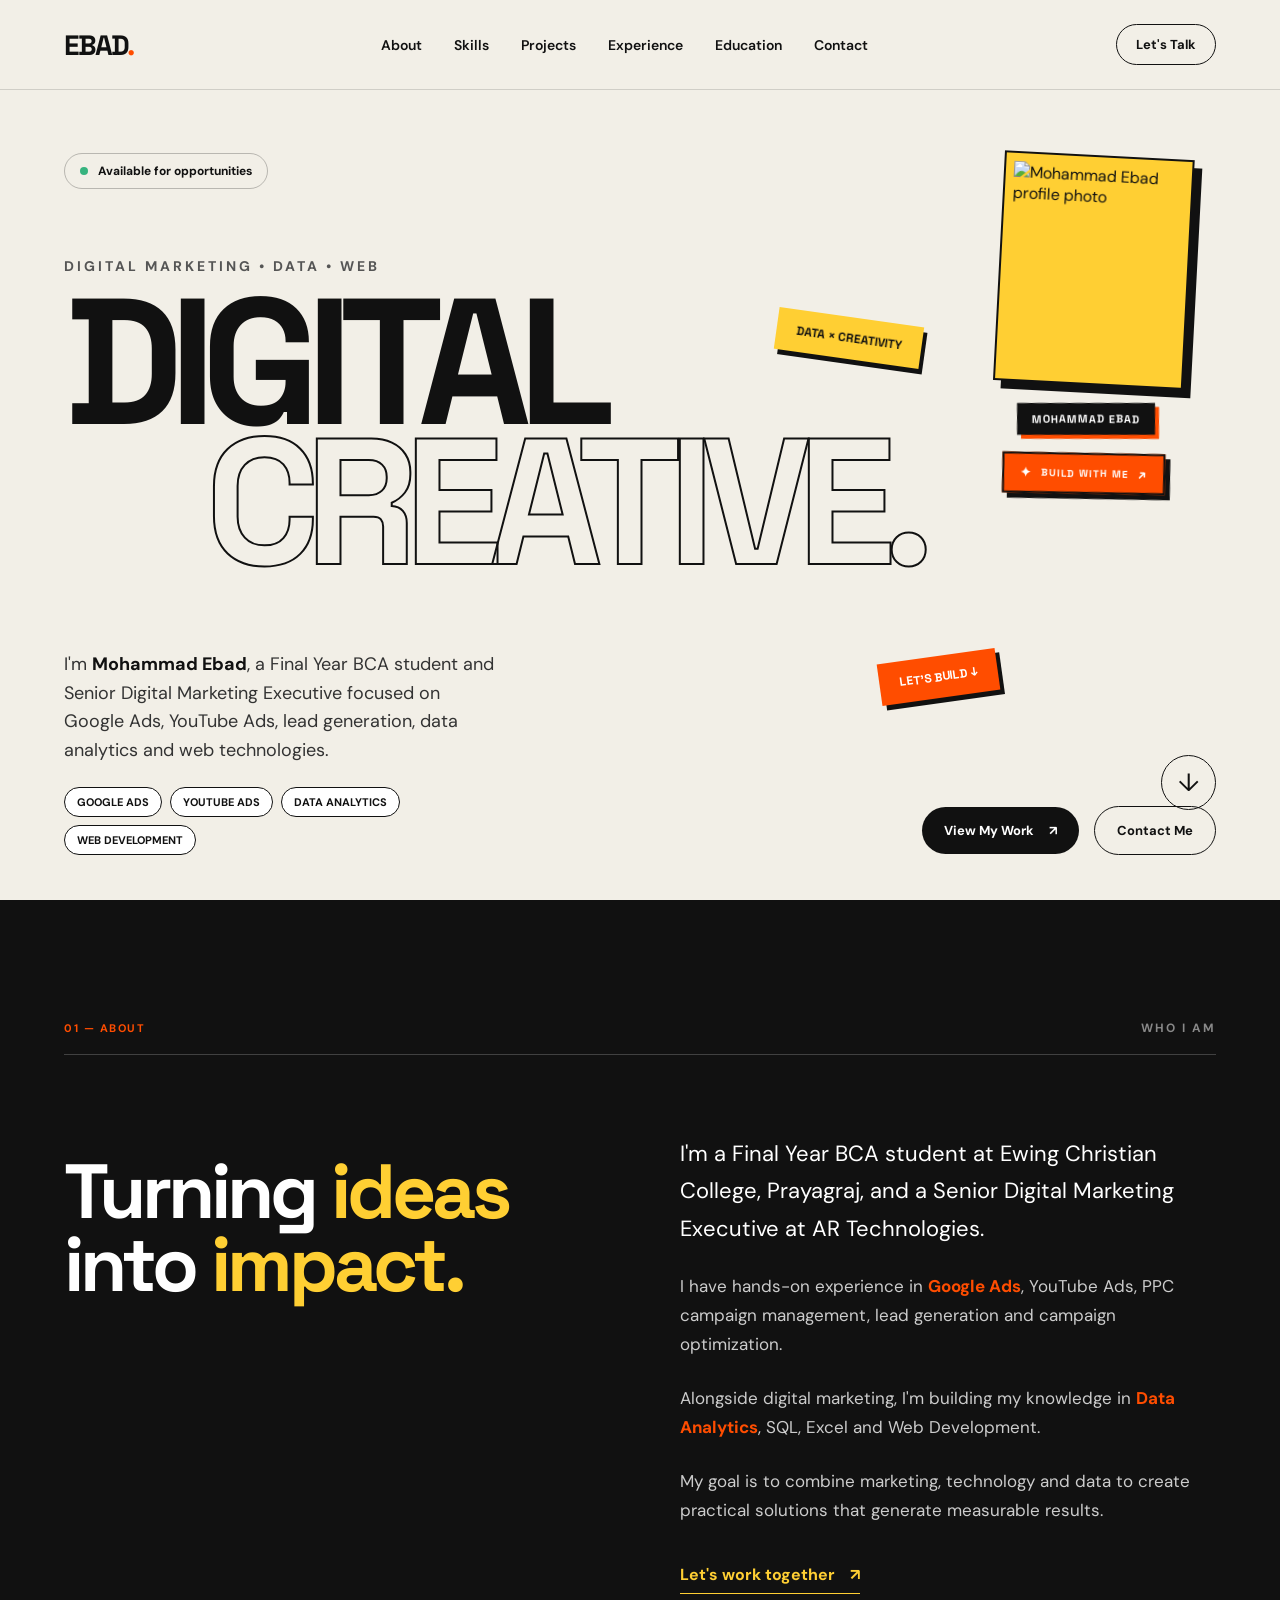
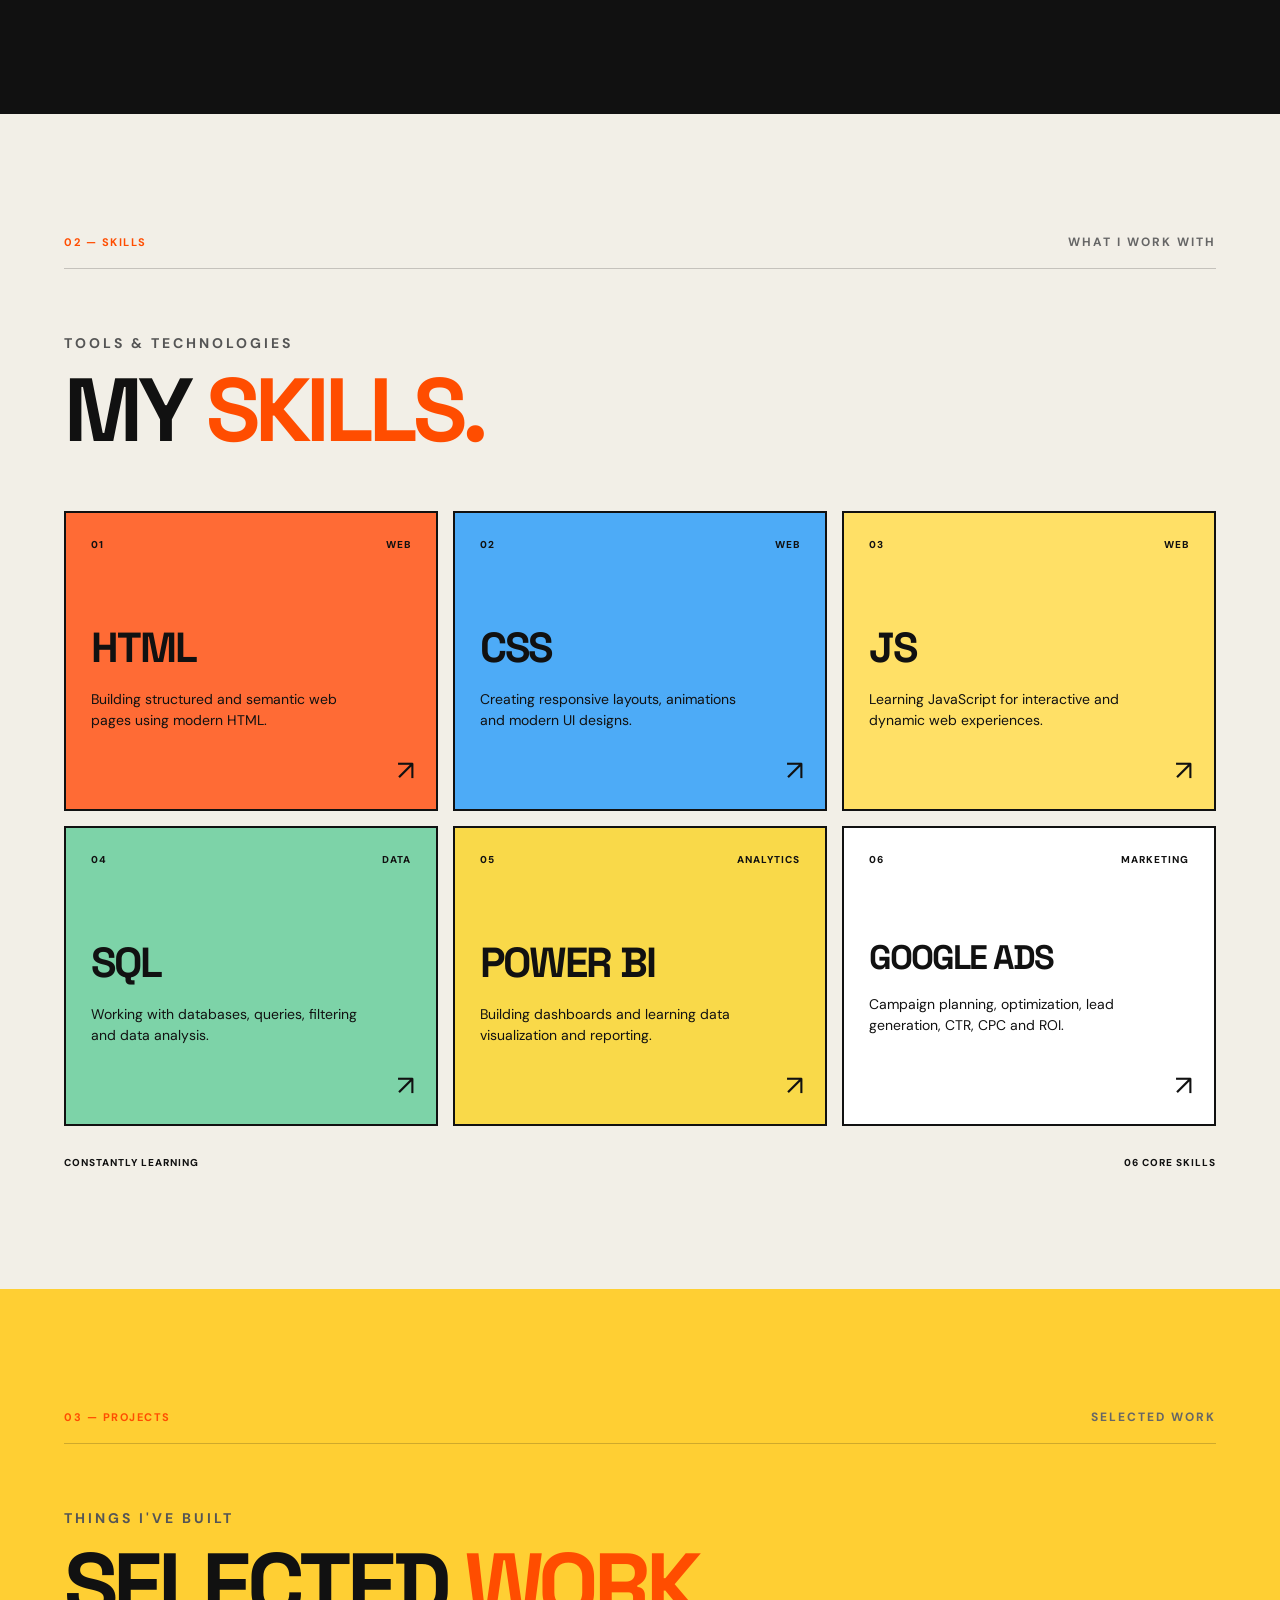
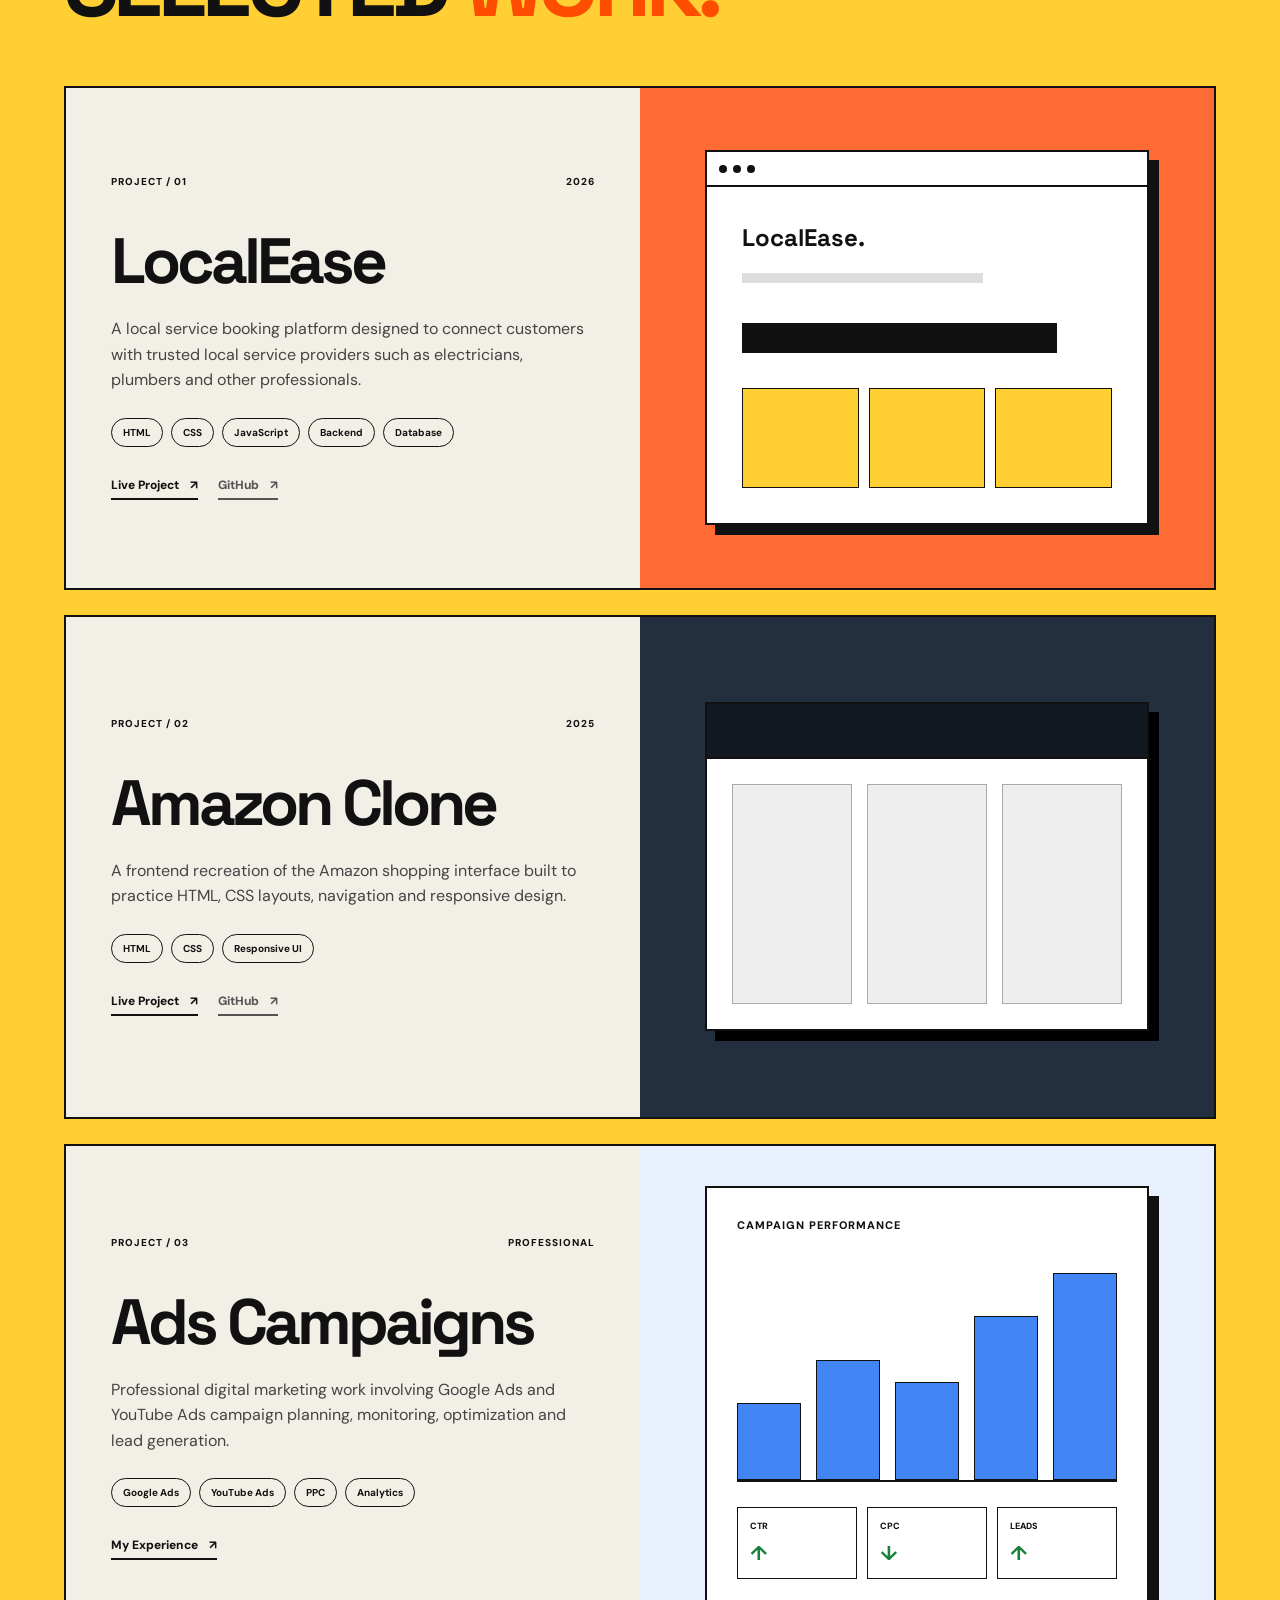
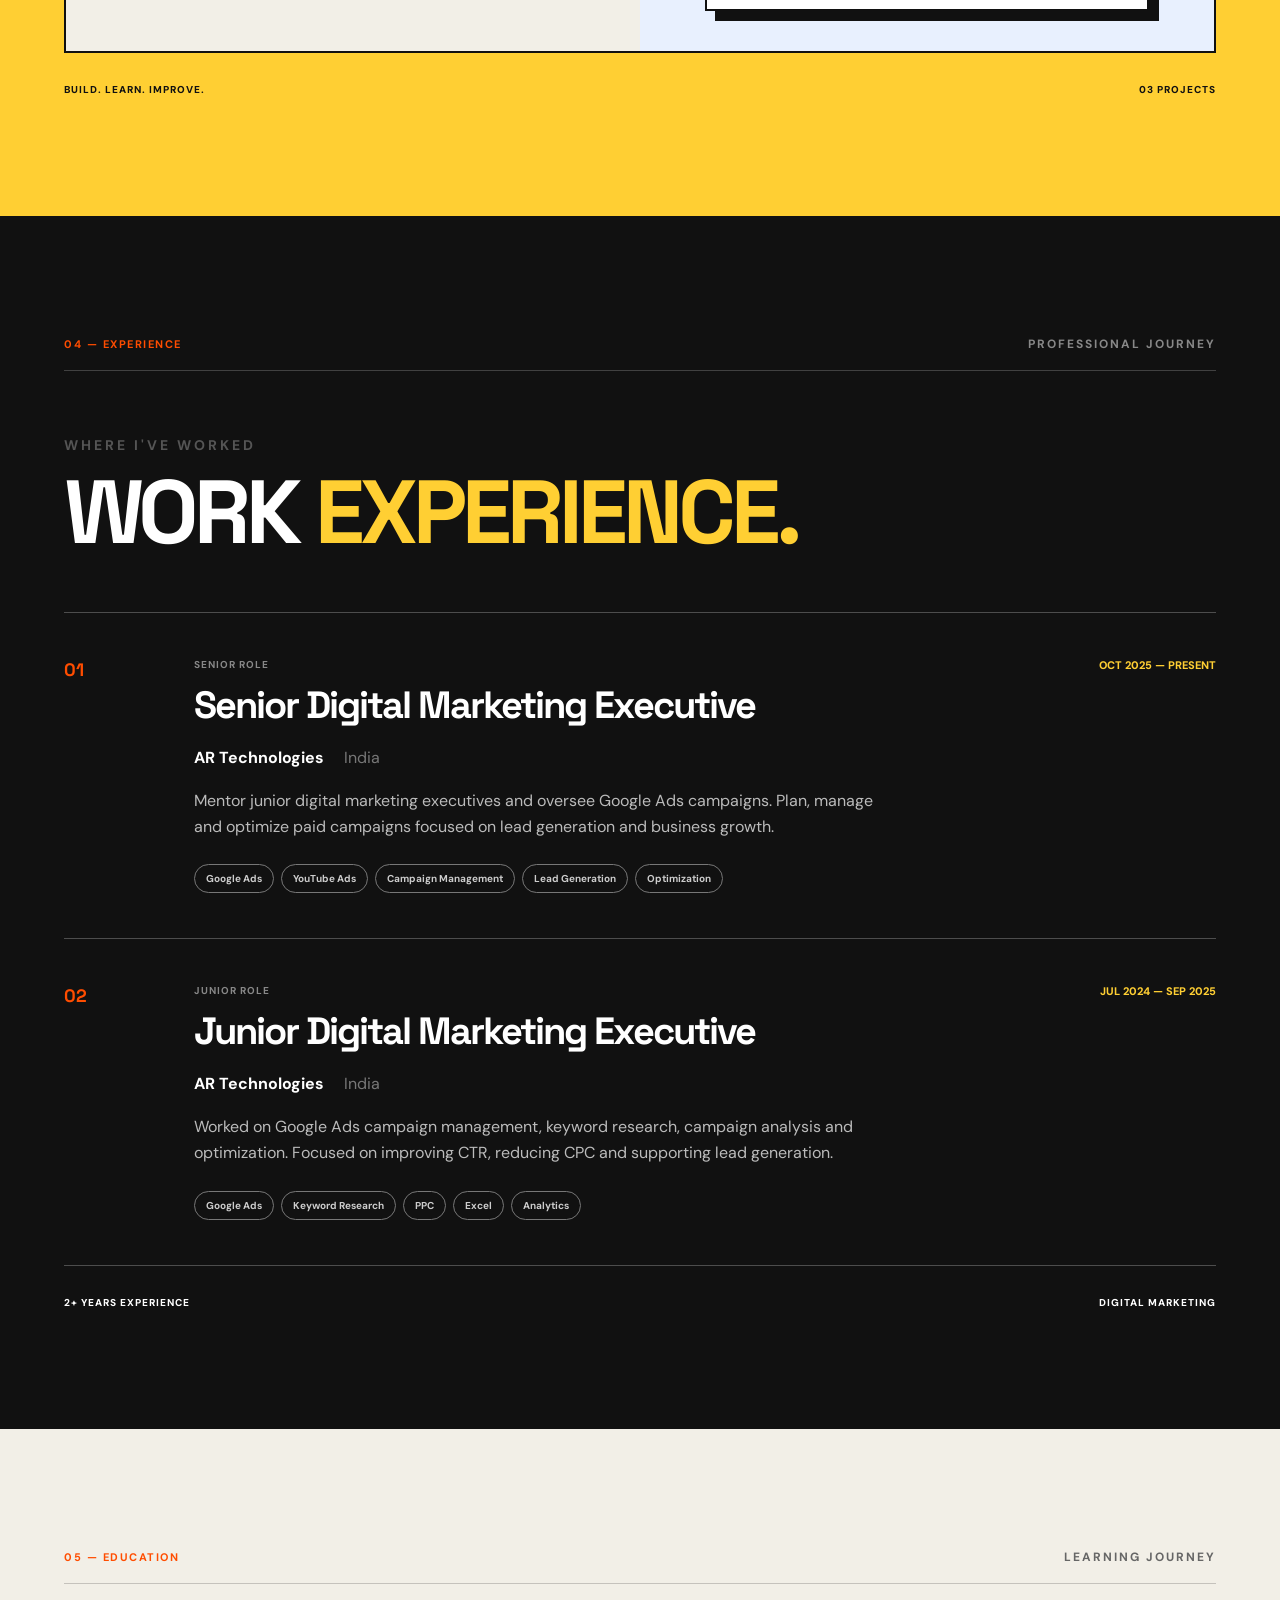
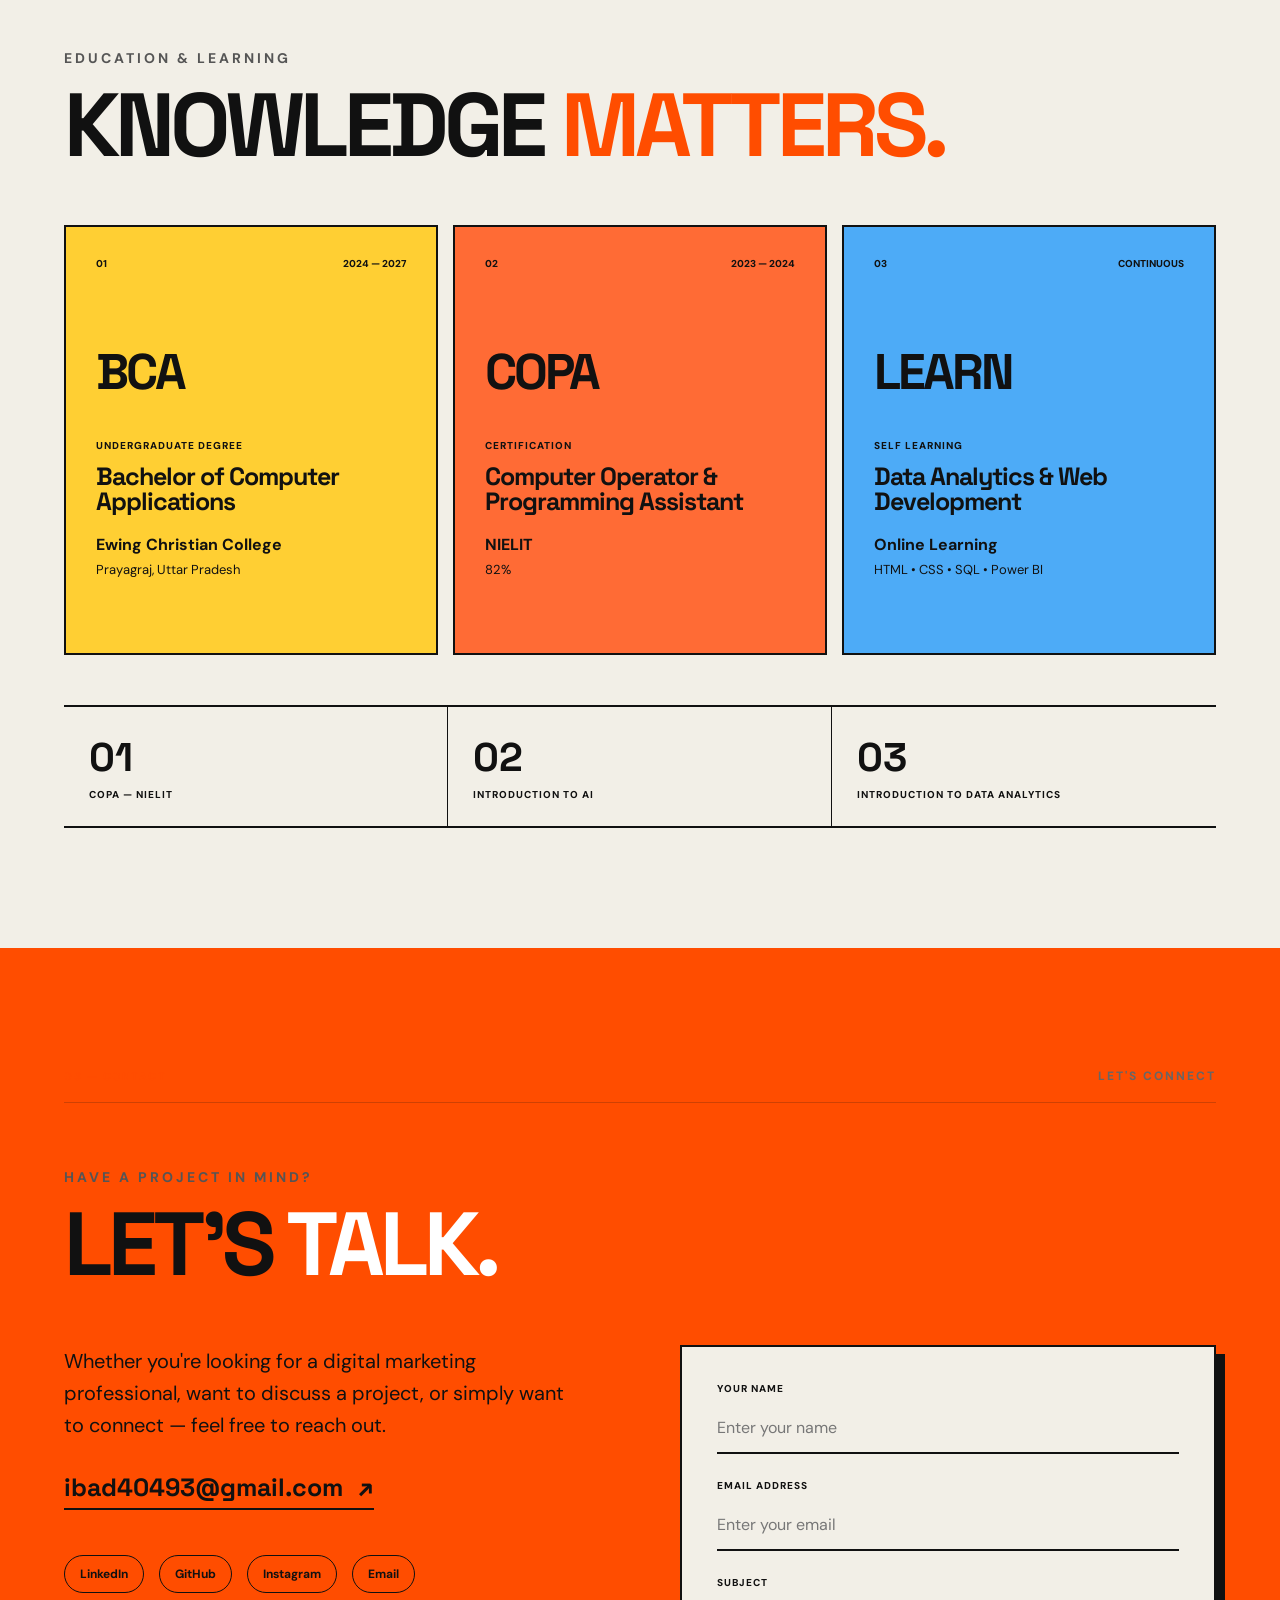
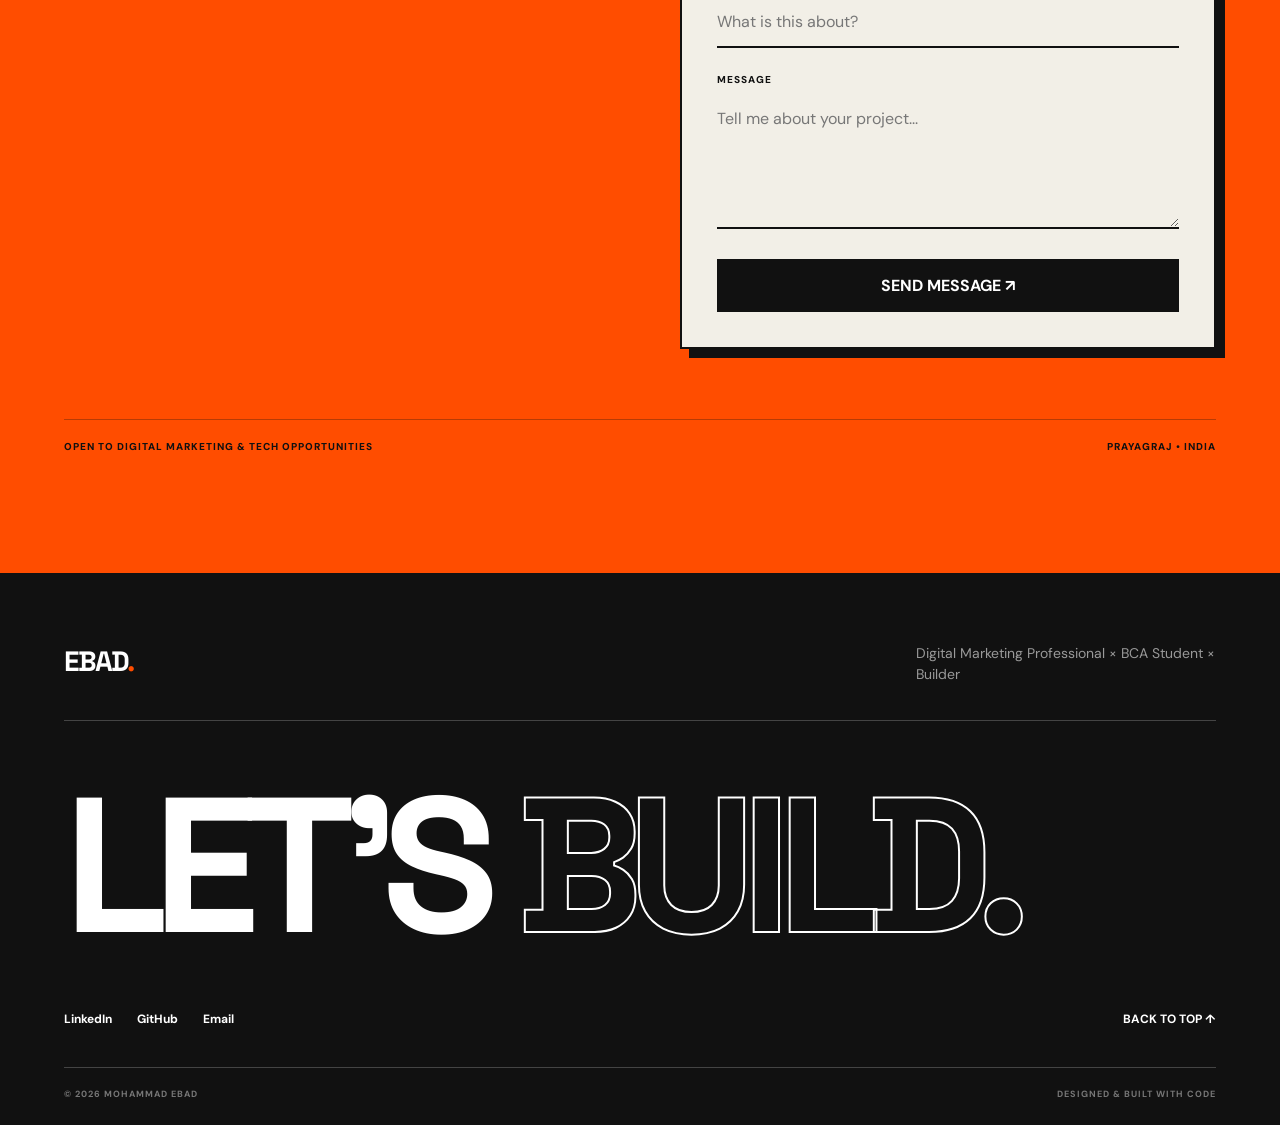
==== index.html @ 510fb5cc "Update index.html" ====
<!DOCTYPE html>
<html lang="en">

<head>

    <!-- =====================================
         BASIC META
    ====================================== -->

    <meta charset="UTF-8">

    <meta name="viewport"
          content="width=device-width, initial-scale=1.0">

    <meta name="description"
          content="Mohammad Ebad — Digital Marketing Professional, Final Year BCA Student and Web Development Enthusiast.">

    <meta name="author"
          content="Mohammad Ebad">

    <title>Mohammad Ebad — Digital Marketing Professional</title>


    <!-- =====================================
         GOOGLE FONTS
    ====================================== -->

    <link rel="preconnect"
          href="https://fonts.googleapis.com">

    <link rel="preconnect"
          href="https://fonts.gstatic.com"
          crossorigin>

    <link href="https://fonts.googleapis.com/css2?family=DM+Sans:wght@400;500;600;700&family=Space+Grotesk:wght@400;500;600;700&display=swap"
          rel="stylesheet">


    <!-- =====================================
         MAIN CSS
    ====================================== -->

    <link rel="stylesheet"
          href="style.css">

</head>


<body>


    <!-- =====================================
         NAVBAR
    ====================================== -->

    <header class="navbar">

        <!-- Logo -->

        <a href="#home"
           class="logo">

            EBAD<span>.</span>

        </a>


        <!-- Desktop Navigation -->

        <nav class="nav-links">

            <a href="#about">
                About
            </a>

            <a href="#skills">
                Skills
            </a>

            <a href="#projects">
                Projects
            </a>

            <a href="#experience">
                Experience
            </a>

            <a href="#education">
                Education
            </a>

            <a href="#contact">
                Contact
            </a>

        </nav>


        <!-- Navbar CTA -->

        <a href="#contact"
           class="nav-button">

            Let's Talk

        </a>


        <!-- Mobile Menu Button -->

        <button class="menu-btn"
                type="button"
                aria-label="Open Menu"
                id="menuBtn">

            <span></span>
            <span></span>
            <span></span>

        </button>

    </header>



    <!-- =====================================
         MAIN CONTENT
    ====================================== -->

    <main>


        <!-- =====================================
             HERO SECTION
        ====================================== -->

        <section class="hero"
                 id="home">


            <!-- Availability Badge -->

            <div class="hero-badge">

                <span class="status-dot"></span>

                Available for opportunities

            </div>



            <!-- =================================
                 PROFILE PHOTO
            ================================== -->

            <div class="hero-profile">

                <div class="profile-frame">
    <img src="/mohammad-ebad-portfolio/profile.jpg.jpeg"
         alt="Mohammad Ebad profile photo">
</div>


                <div class="profile-label">

                    MOHAMMAD EBAD

                </div>


                <a href="#projects"
                   class="profile-build">

                    <span>✦</span>

                    BUILD WITH ME

                    <span>↗</span>

                </a>

            </div>



            <!-- =================================
                 HERO HEADING
            ================================== -->

            <div class="hero-heading">

                <div class="eyebrow">

                    DIGITAL MARKETING • DATA • WEB

                </div>


                <h1>

                    DIGITAL

                    <span>
                        CREATIVE.
                    </span>

                </h1>

            </div>



            <!-- =================================
                 HERO BOTTOM
            ================================== -->

            <div class="hero-bottom">


                <!-- Description -->

                <div class="hero-description">

                    <p>

                        I'm <strong>Mohammad Ebad</strong>,
                        a Final Year BCA student and Senior
                        Digital Marketing Executive focused on
                        Google Ads, YouTube Ads, lead generation,
                        data analytics and web technologies.

                    </p>


                    <!-- Tags -->

                    <div class="hero-tags">

                        <span>
                            Google Ads
                        </span>

                        <span>
                            YouTube Ads
                        </span>

                        <span>
                            Data Analytics
                        </span>

                        <span>
                            Web Development
                        </span>

                    </div>

                </div>



                <!-- Hero Buttons -->

                <div class="hero-actions">

                    <a href="#projects"
                       class="primary-btn">

                        View My Work

                        <span>↗</span>

                    </a>


                    <a href="#contact"
                       class="secondary-btn">

                        Contact Me

                    </a>

                </div>

            </div>



            <!-- =================================
                 HERO DECORATIONS
            ================================== -->

            <div class="hero-sticker sticker-one">

                DATA × CREATIVITY

            </div>


            <div class="hero-sticker sticker-two">

                LET'S BUILD ↓

            </div>


            <a href="#about"
               class="hero-arrow"
               aria-label="Scroll to About">

                ↓

            </a>

        </section>



        <!-- =====================================
             ABOUT SECTION
        ====================================== -->

        <section class="about"
                 id="about">


            <!-- Section Label -->

            <div class="section-label">

                <span>
                    01 — ABOUT
                </span>

                <span class="small-text">
                    WHO I AM
                </span>

            </div>



            <!-- About Content -->

            <div class="about-content">


                <!-- About Heading -->

                <div class="about-title">

                    <h2>

                        Turning

                        <span>
                            ideas
                        </span>

                        into

                        <span>
                            impact.
                        </span>

                    </h2>

                </div>



                <!-- About Text -->

                <div class="about-text">

                    <p class="about-intro">

                        I'm a Final Year BCA student at
                        Ewing Christian College, Prayagraj,
                        and a Senior Digital Marketing Executive
                        at AR Technologies.

                    </p>


                    <p>

                        I have hands-on experience in
                        <strong>Google Ads</strong>,
                        YouTube Ads, PPC campaign management,
                        lead generation and campaign optimization.

                    </p>


                    <p>

                        Alongside digital marketing, I'm building
                        my knowledge in <strong>Data Analytics</strong>,
                        SQL, Excel and Web Development.

                    </p>


                    <p>

                        My goal is to combine marketing,
                        technology and data to create practical
                        solutions that generate measurable results.

                    </p>


                    <a href="#contact"
                       class="about-link">

                        Let's work together

                        <span>
                            ↗
                        </span>

                    </a>

                </div>

            </div>

        </section>



        <!-- =====================================
             SKILLS SECTION
        ====================================== -->

        <section class="skills"
                 id="skills">


            <!-- Section Label -->

            <div class="section-label">

                <span>
                    02 — SKILLS
                </span>

                <span class="small-text">
                    WHAT I WORK WITH
                </span>

            </div>



            <!-- Heading -->

            <div class="skills-heading">

                <div class="eyebrow">

                    TOOLS & TECHNOLOGIES

                </div>


                <h2>

                    MY

                    <span>
                        SKILLS.
                    </span>

                </h2>

            </div>



            <!-- Skills Grid -->

            <div class="skills-grid">


                <!-- HTML -->

                <article class="skill-card skill-html">

                    <div class="skill-top">

                        <span>
                            01
                        </span>

                        <span>
                            WEB
                        </span>

                    </div>


                    <div class="skill-name">

                        HTML

                    </div>


                    <p>

                        Building structured and semantic
                        web pages using modern HTML.

                    </p>


                    <div class="skill-arrow">

                        ↗

                    </div>

                </article>



                <!-- CSS -->

                <article class="skill-card skill-css">

                    <div class="skill-top">

                        <span>
                            02
                        </span>

                        <span>
                            WEB
                        </span>

                    </div>


                    <div class="skill-name">

                        CSS

                    </div>


                    <p>

                        Creating responsive layouts,
                        animations and modern UI designs.

                    </p>


                    <div class="skill-arrow">

                        ↗

                    </div>

                </article>



                <!-- JavaScript -->

                <article class="skill-card skill-js">

                    <div class="skill-top">

                        <span>
                            03
                        </span>

                        <span>
                            WEB
                        </span>

                    </div>


                    <div class="skill-name">

                        JS

                    </div>


                    <p>

                        Learning JavaScript for interactive
                        and dynamic web experiences.

                    </p>


                    <div class="skill-arrow">

                        ↗

                    </div>

                </article>



                <!-- SQL -->

                <article class="skill-card skill-sql">

                    <div class="skill-top">

                        <span>
                            04
                        </span>

                        <span>
                            DATA
                        </span>

                    </div>


                    <div class="skill-name">

                        SQL

                    </div>


                    <p>

                        Working with databases, queries,
                        filtering and data analysis.

                    </p>


                    <div class="skill-arrow">

                        ↗

                    </div>

                </article>



                <!-- Power BI -->

                <article class="skill-card skill-powerbi">

                    <div class="skill-top">

                        <span>
                            05
                        </span>

                        <span>
                            ANALYTICS
                        </span>

                    </div>


                    <div class="skill-name">

                        POWER BI

                    </div>


                    <p>

                        Building dashboards and learning
                        data visualization and reporting.

                    </p>


                    <div class="skill-arrow">

                        ↗

                    </div>

                </article>



                <!-- Google Ads -->

                <article class="skill-card skill-googleads">

                    <div class="skill-top">

                        <span>
                            06
                        </span>

                        <span>
                            MARKETING
                        </span>

                    </div>


                    <div class="skill-name">

                        GOOGLE ADS

                    </div>


                    <p>

                        Campaign planning, optimization,
                        lead generation, CTR, CPC and ROI.

                    </p>


                    <div class="skill-arrow">

                        ↗

                    </div>

                </article>

            </div>



            <!-- Skills Footer -->

            <div class="skills-footer">

                <span>
                    CONSTANTLY LEARNING
                </span>

                <span>
                    06 CORE SKILLS
                </span>

            </div>

        </section>



        <!-- =====================================
             PROJECTS SECTION
        ====================================== -->

        <section class="projects"
                 id="projects">


            <!-- Section Label -->

            <div class="section-label">

                <span>
                    03 — PROJECTS
                </span>

                <span class="small-text">
                    SELECTED WORK
                </span>

            </div>



            <!-- Heading -->

            <div class="projects-heading">

                <div class="eyebrow">

                    THINGS I'VE BUILT

                </div>


                <h2>

                    SELECTED

                    <span>
                        WORK.
                    </span>

                </h2>

            </div>



            <!-- =================================
                 PROJECT 01 — LOCALEASE
            ================================== -->

            <article class="project-card">


                <!-- Project Info -->

                <div class="project-info">


                    <div class="project-meta">

                        <span>
                            PROJECT / 01
                        </span>

                        <span>
                            2026
                        </span>

                    </div>


                    <h3>
                        LocalEase
                    </h3>


                    <p class="project-description">

                        A local service booking platform designed
                        to connect customers with trusted local
                        service providers such as electricians,
                        plumbers and other professionals.

                    </p>


                    <div class="project-tech">

                        <span>
                            HTML
                        </span>

                        <span>
                            CSS
                        </span>

                        <span>
                            JavaScript
                        </span>

                        <span>
                            Backend
                        </span>

                        <span>
                            Database
                        </span>

                    </div>


                    <div class="project-links">

                        <a href="#"
                           class="project-link">

                            Live Project

                            <span>
                                ↗
                            </span>

                        </a>


                        <a href="#"
                           class="project-link project-github">

                            GitHub

                            <span>
                                ↗
                            </span>

                        </a>

                    </div>

                </div>



                <!-- Project Visual -->

                <div class="project-visual localease-visual">


                    <div class="visual-browser">


                        <div class="browser-top">

                            <span></span>
                            <span></span>
                            <span></span>

                        </div>


                        <div class="browser-content">


                            <div class="visual-logo">

                                LocalEase.

                            </div>


                            <div class="visual-line">
                            </div>


                            <div class="visual-line large">
                            </div>


                            <div class="visual-cards">

                                <div></div>
                                <div></div>
                                <div></div>

                            </div>

                        </div>

                    </div>

                </div>

            </article>



            <!-- =================================
                 PROJECT 02 — AMAZON CLONE
            ================================== -->

            <article class="project-card">


                <div class="project-info">


                    <div class="project-meta">

                        <span>
                            PROJECT / 02
                        </span>

                        <span>
                            2025
                        </span>

                    </div>


                    <h3>
                        Amazon Clone
                    </h3>


                    <p class="project-description">

                        A frontend recreation of the Amazon
                        shopping interface built to practice
                        HTML, CSS layouts, navigation and
                        responsive design.

                    </p>


                    <div class="project-tech">

                        <span>
                            HTML
                        </span>

                        <span>
                            CSS
                        </span>

                        <span>
                            Responsive UI
                        </span>

                    </div>


                    <div class="project-links">

                        <a href="#"
                           class="project-link">

                            Live Project

                            <span>
                                ↗
                            </span>

                        </a>


                        <a href="#"
                           class="project-link project-github">

                            GitHub

                            <span>
                                ↗
                            </span>

                        </a>

                    </div>

                </div>



                <!-- Amazon Visual -->

                <div class="project-visual amazon-visual">


                    <div class="amazon-layout">


                        <div class="amazon-nav">
                        </div>


                        <div class="amazon-main">

                            <div class="amazon-box">
                            </div>

                            <div class="amazon-box">
                            </div>

                            <div class="amazon-box">
                            </div>

                        </div>

                    </div>

                </div>

            </article>



            <!-- =================================
                 PROJECT 03 — GOOGLE ADS
            ================================== -->

            <article class="project-card">


                <div class="project-info">


                    <div class="project-meta">

                        <span>
                            PROJECT / 03
                        </span>

                        <span>
                            PROFESSIONAL
                        </span>

                    </div>


                    <h3>
                        Ads Campaigns
                    </h3>


                    <p class="project-description">

                        Professional digital marketing work
                        involving Google Ads and YouTube Ads
                        campaign planning, monitoring,
                        optimization and lead generation.

                    </p>


                    <div class="project-tech">

                        <span>
                            Google Ads
                        </span>

                        <span>
                            YouTube Ads
                        </span>

                        <span>
                            PPC
                        </span>

                        <span>
                            Analytics
                        </span>

                    </div>


                    <div class="project-links">

                        <a href="#experience"
                           class="project-link">

                            My Experience

                            <span>
                                ↗
                            </span>

                        </a>

                    </div>

                </div>



                <!-- Ads Visual -->

                <div class="project-visual ads-visual">


                    <div class="ads-dashboard">


                        <div class="ads-header">

                            CAMPAIGN PERFORMANCE

                        </div>


                        <div class="ads-chart">

                            <div class="chart-bar bar-one">
                            </div>

                            <div class="chart-bar bar-two">
                            </div>

                            <div class="chart-bar bar-three">
                            </div>

                            <div class="chart-bar bar-four">
                            </div>

                            <div class="chart-bar bar-five">
                            </div>

                        </div>


                        <div class="ads-stats">


                            <div>

                                <small>
                                    CTR
                                </small>

                                <strong>
                                    ↑
                                </strong>

                            </div>


                            <div>

                                <small>
                                    CPC
                                </small>

                                <strong>
                                    ↓
                                </strong>

                            </div>


                            <div>

                                <small>
                                    LEADS
                                </small>

                                <strong>
                                    ↑
                                </strong>

                            </div>

                        </div>

                    </div>

                </div>

            </article>



            <!-- Projects Footer -->

            <div class="projects-footer">

                <span>
                    BUILD. LEARN. IMPROVE.
                </span>

                <span>
                    03 PROJECTS
                </span>

            </div>

        </section>



        <!-- =====================================
             EXPERIENCE SECTION
        ====================================== -->

        <section class="experience"
                 id="experience">


            <!-- Section Label -->

            <div class="section-label">

                <span>
                    04 — EXPERIENCE
                </span>

                <span class="small-text">
                    PROFESSIONAL JOURNEY
                </span>

            </div>



            <!-- Heading -->

            <div class="experience-heading">

                <div class="eyebrow">

                    WHERE I'VE WORKED

                </div>


                <h2>

                    WORK

                    <span>
                        EXPERIENCE.
                    </span>

                </h2>

            </div>



            <!-- Experience List -->

            <div class="experience-list">


                <!-- Senior Role -->

                <article class="experience-item">


                    <div class="experience-number">
                        01
                    </div>


                    <div class="experience-content">


                        <div class="experience-top">


                            <div>

                                <div class="experience-type">

                                    SENIOR ROLE

                                </div>


                                <h3>

                                    Senior Digital
                                    Marketing Executive

                                </h3>

                            </div>


                            <div class="experience-date">

                                OCT 2025 — PRESENT

                            </div>

                        </div>



                        <div class="experience-company">

                            <span class="company-name">

                                AR Technologies

                            </span>


                            <span class="company-location">

                                India

                            </span>

                        </div>



                        <p class="experience-description">

                            Mentor junior digital marketing
                            executives and oversee Google Ads
                            campaigns. Plan, manage and optimize
                            paid campaigns focused on lead generation
                            and business growth.

                        </p>



                        <div class="experience-skills">

                            <span>
                                Google Ads
                            </span>

                            <span>
                                YouTube Ads
                            </span>

                            <span>
                                Campaign Management
                            </span>

                            <span>
                                Lead Generation
                            </span>

                            <span>
                                Optimization
                            </span>

                        </div>

                    </div>

                </article>



                <!-- Junior Role -->

                <article class="experience-item">


                    <div class="experience-number">
                        02
                    </div>


                    <div class="experience-content">


                        <div class="experience-top">


                            <div>

                                <div class="experience-type">

                                    JUNIOR ROLE

                                </div>


                                <h3>

                                    Junior Digital
                                    Marketing Executive

                                </h3>

                            </div>


                            <div class="experience-date">

                                JUL 2024 — SEP 2025

                            </div>

                        </div>



                        <div class="experience-company">

                            <span class="company-name">

                                AR Technologies

                            </span>


                            <span class="company-location">

                                India

                            </span>

                        </div>



                        <p class="experience-description">

                            Worked on Google Ads campaign
                            management, keyword research,
                            campaign analysis and optimization.
                            Focused on improving CTR, reducing CPC
                            and supporting lead generation.

                        </p>



                        <div class="experience-skills">

                            <span>
                                Google Ads
                            </span>

                            <span>
                                Keyword Research
                            </span>

                            <span>
                                PPC
                            </span>

                            <span>
                                Excel
                            </span>

                            <span>
                                Analytics
                            </span>

                        </div>

                    </div>

                </article>

            </div>


            <div class="experience-footer">

                <span>
                    2+ YEARS EXPERIENCE
                </span>

                <span>
                    DIGITAL MARKETING
                </span>

            </div>

        </section>



        <!-- =====================================
             EDUCATION SECTION
        ====================================== -->

        <section class="education"
                 id="education">


            <!-- Section Label -->

            <div class="section-label">

                <span>
                    05 — EDUCATION
                </span>

                <span class="small-text">
                    LEARNING JOURNEY
                </span>

            </div>



            <!-- Heading -->

            <div class="education-heading">

                <div class="eyebrow">

                    EDUCATION & LEARNING

                </div>


                <h2>

                    KNOWLEDGE

                    <span>
                        MATTERS.
                    </span>

                </h2>

            </div>



            <!-- Education Grid -->

            <div class="education-grid">


                <!-- BCA -->

                <article class="education-card degree-card">


                    <div class="education-top">

                        <span>
                            01
                        </span>

                        <span>
                            2024 — 2027
                        </span>

                    </div>


                    <div class="education-icon">

                        BCA

                    </div>


                    <div class="education-content">


                        <div class="education-type">

                            UNDERGRADUATE DEGREE

                        </div>


                        <h3>

                            Bachelor of
                            Computer Applications

                        </h3>


                        <div class="education-institute">

                            Ewing Christian College

                        </div>


                        <div class="education-location">

                            Prayagraj, Uttar Pradesh

                        </div>

                    </div>

                </article>



                <!-- COPA -->

                <article class="education-card copa-card">


                    <div class="education-top">

                        <span>
                            02
                        </span>

                        <span>
                            2023 — 2024
                        </span>

                    </div>


                    <div class="education-icon">

                        COPA

                    </div>


                    <div class="education-content">


                        <div class="education-type">

                            CERTIFICATION

                        </div>


                        <h3>

                            Computer Operator
                            & Programming Assistant

                        </h3>


                        <div class="education-institute">

                            NIELIT

                        </div>


                        <div class="education-location">

                            82%

                        </div>

                    </div>

                </article>



                <!-- Learning -->

                <article class="education-card learning-card">


                    <div class="education-top">

                        <span>
                            03
                        </span>

                        <span>
                            CONTINUOUS
                        </span>

                    </div>


                    <div class="education-icon">

                        LEARN

                    </div>


                    <div class="education-content">


                        <div class="education-type">

                            SELF LEARNING

                        </div>


                        <h3>

                            Data Analytics
                            & Web Development

                        </h3>


                        <div class="education-institute">

                            Online Learning

                        </div>


                        <div class="education-location">

                            HTML • CSS • SQL • Power BI

                        </div>

                    </div>

                </article>

            </div>



            <!-- =================================
                 CERTIFICATION STRIP
            ================================== -->

            <div class="certification-strip">


                <div>

                    <span class="cert-number">
                        01
                    </span>

                    <span class="cert-label">
                        COPA — NIELIT
                    </span>

                </div>


                <div>

                    <span class="cert-number">
                        02
                    </span>

                    <span class="cert-label">
                        INTRODUCTION TO AI
                    </span>

                </div>


                <div>

                    <span class="cert-number">
                        03
                    </span>

                    <span class="cert-label">
                        INTRODUCTION TO DATA ANALYTICS
                    </span>

                </div>

            </div>

        </section>



        <!-- =====================================
             CONTACT SECTION
        ====================================== -->

        <section class="contact"
                 id="contact">


            <!-- Section Label -->

            <div class="section-label">

                <span>
                    06 — CONTACT
                </span>

                <span class="small-text">
                    LET'S CONNECT
                </span>

            </div>



            <!-- Heading -->

            <div class="contact-heading">

                <div class="eyebrow">

                    HAVE A PROJECT IN MIND?

                </div>


                <h2>

                    LET'S

                    <span>
                        TALK.
                    </span>

                </h2>

            </div>



            <!-- Contact Content -->

            <div class="contact-content">


                <!-- Contact Intro -->

                <div class="contact-intro">


                    <p>

                        Whether you're looking for a
                        digital marketing professional,
                        want to discuss a project, or simply
                        want to connect — feel free to reach out.

                    </p>



                    <!-- Email -->

                    <a href="mailto:ibad40493@gmail.com"
                       class="email-link">

                        ibad40493@gmail.com

                        <span>
                            ↗
                        </span>

                    </a>



                    <!-- Social Links -->

                    <div class="social-links">


                        <a href="https://www.linkedin.com/in/mohammad-ebad-295302377/"
                           target="_blank"
                           rel="noopener">

                            LinkedIn

                        </a>


                        <a href="https://github.com/"
                           target="_blank"
                           rel="noopener">

                            GitHub

                        </a>


                        <a href="https://www.instagram.com/"
                           target="_blank"
                           rel="noopener">

                            Instagram

                        </a>


                        <a href="mailto:ibad40493@gmail.com">

                            Email

                        </a>

                    </div>

                </div>



                <!-- =================================
                     CONTACT FORM
                ================================== -->

                <form class="contact-form"
                      id="contactForm">


                    <!-- Name -->

                    <div class="form-group">

                        <label for="name">
                            YOUR NAME
                        </label>

                        <input type="text"
                               id="name"
                               name="name"
                               placeholder="Enter your name"
                               required>

                    </div>



                    <!-- Email -->

                    <div class="form-group">

                        <label for="email">
                            EMAIL ADDRESS
                        </label>

                        <input type="email"
                               id="email"
                               name="email"
                               placeholder="Enter your email"
                               required>

                    </div>



                    <!-- Subject -->

                    <div class="form-group">

                        <label for="subject">
                            SUBJECT
                        </label>

                        <input type="text"
                               id="subject"
                               name="subject"
                               placeholder="What is this about?">

                    </div>



                    <!-- Message -->

                    <div class="form-group">

                        <label for="message">
                            MESSAGE
                        </label>

                        <textarea id="message"
                                  name="message"
                                  rows="5"
                                  placeholder="Tell me about your project..."
                                  required></textarea>

                    </div>



                    <!-- Submit -->

                    <button type="submit"
                            class="contact-submit">

                        SEND MESSAGE ↗

                    </button>

                </form>

            </div>



            <!-- Contact Bottom -->

            <div class="contact-bottom">

                <span>
                    OPEN TO DIGITAL MARKETING & TECH OPPORTUNITIES
                </span>

                <span>
                    PRAYAGRAJ • INDIA
                </span>

            </div>

        </section>

    </main>



    <!-- =====================================
         FOOTER
    ====================================== -->

    <footer class="footer">


        <!-- Footer Top -->

        <div class="footer-top">


            <a href="#home"
               class="footer-logo">

                EBAD<span>.</span>

            </a>


            <p>

                Digital Marketing Professional
                × BCA Student × Builder

            </p>

        </div>



        <!-- Footer Large Title -->

        <div class="footer-title">

            LET'S

            <span>
                BUILD.
            </span>

        </div>



        <!-- Footer Links -->

        <div class="footer-links">


            <div class="footer-socials">


                <a href="https://www.linkedin.com/in/mohammad-ebad-295302377/"
                   target="_blank"
                   rel="noopener">

                    LinkedIn

                </a>


                <a href="https://github.com/"
                   target="_blank"
                   rel="noopener">

                    GitHub

                </a>


                <a href="mailto:ibad40493@gmail.com">

                    Email

                </a>

            </div>


            <a href="#home"
               class="back-to-top">

                BACK TO TOP ↑

            </a>

        </div>



        <!-- Footer Bottom -->

        <div class="footer-bottom">

            <span>
                © 2026 MOHAMMAD EBAD
            </span>

            <span>
                DESIGNED & BUILT WITH CODE
            </span>

        </div>

    </footer>



    <!-- =====================================
         EXTERNAL JAVASCRIPT
    ====================================== -->

    <script src="script.js"></script>

</body>

</html>
---- style.css ----
/* =========================================================
   MOHAMMAD EBAD — PORTFOLIO
   COMPLETE RESPONSIVE STYLESHEET
========================================================= */


/* =========================================================
   01. RESET & GLOBAL
========================================================= */

* {
    margin: 0;
    padding: 0;
    box-sizing: border-box;
}

html {
    scroll-behavior: smooth;
    scroll-padding-top: 90px;
}

body {
    background: #f2efe7;
    color: #111111;
    font-family: "DM Sans", sans-serif;
    overflow-x: hidden;
}

a {
    color: inherit;
    text-decoration: none;
}

button,
input,
textarea {
    font: inherit;
}

button {
    cursor: pointer;
}

img {
    display: block;
    max-width: 100%;
}

::selection {
    background: #111111;
    color: #ffcf33;
}


/* =========================================================
   02. NAVBAR
========================================================= */

.navbar {
    width: 100%;
    height: 90px;

    padding: 0 5vw;

    display: flex;
    align-items: center;
    justify-content: space-between;

    background: #f2efe7;

    border-bottom: 1px solid rgba(17, 17, 17, 0.15);

    position: sticky;
    top: 0;

    z-index: 1000;
}


/* ---------- Logo ---------- */

.logo,
.footer-logo {
    font-family: "Space Grotesk", sans-serif;

    font-size: 28px;
    font-weight: 700;

    letter-spacing: -2px;

    white-space: nowrap;
}

.logo span,
.footer-logo span {
    color: #ff4d00;
}


/* ---------- Navigation ---------- */

.nav-links {
    display: flex;
    align-items: center;

    gap: clamp(20px, 2.5vw, 38px);
}

.nav-links a {
    font-size: 14px;
    font-weight: 600;

    position: relative;

    transition: color 0.3s ease;
}

.nav-links a::after {
    content: "";

    position: absolute;

    left: 0;
    bottom: -7px;

    width: 0;
    height: 2px;

    background: #ff4d00;

    transition: width 0.3s ease;
}

.nav-links a:hover {
    color: #ff4d00;
}

.nav-links a:hover::after {
    width: 100%;
}


/* ---------- Navbar Button ---------- */

.nav-button {
    padding: 11px 19px;

    border: 1px solid #111111;
    border-radius: 50px;

    font-size: 13px;
    font-weight: 700;

    transition: 0.3s ease;

    white-space: nowrap;
}

.nav-button:hover {
    background: #111111;
    color: #ffffff;

    transform: translateY(-2px);
}


/* ---------- Mobile Button ---------- */

.menu-btn {
    display: none;

    width: 42px;
    height: 42px;

    padding: 7px;

    background: transparent;

    border: 1px solid #111111;
    border-radius: 50%;

    position: relative;

    z-index: 1002;
}

.menu-btn span {
    display: block;

    width: 20px;
    height: 2px;

    margin: 4px auto;

    background: #111111;

    transition: 0.3s ease;
}


/* =========================================================
   03. HERO
========================================================= */

.hero {
    min-height: calc(100vh - 90px);

    padding: 7vh 5vw 5vh;

    position: relative;

    display: flex;
    flex-direction: column;
    justify-content: space-between;

    overflow: hidden;
}


/* =========================================================
   04. HERO BADGE
========================================================= */

.hero-badge {
    width: fit-content;

    display: flex;
    align-items: center;
    gap: 10px;

    padding: 9px 15px;

    border: 1px solid rgba(17, 17, 17, 0.25);
    border-radius: 50px;

    font-size: 12px;
    font-weight: 700;

    animation: fadeUp 0.8s ease forwards;
}

.status-dot {
    width: 8px;
    height: 8px;

    flex-shrink: 0;

    background: #36b37e;

    border-radius: 50%;

    animation: pulse 2s infinite;
}


/* =========================================================
   05. PROFILE AREA
========================================================= */

.hero-profile {
    position: absolute;

    top: 65px;
    right: 5vw;

    width: 250px;

    z-index: 50;

    display: flex;
    flex-direction: column;
    align-items: center;

    transform: rotate(3deg);

    animation: profileReveal 0.9s ease forwards;
}


/* =========================================================
   PROFILE PHOTO FRAME
========================================================= */

.profile-frame {
    width: 190px;
    height: 230px;

    padding: 8px;

    background: #ffcf33;

    border: 2px solid #111111;

    box-shadow: 8px 8px 0 #111111;

    overflow: hidden;

    transition: 0.35s ease;
}


/* =========================================================
   PROFILE IMAGE
========================================================= */

.profile-frame img {
    width: 100%;
    height: 100%;

    display: block;

    object-fit: cover;

    object-position: center center;

    filter: none !important;

    opacity: 1 !important;

    transition: transform 0.4s ease;
}

.profile-frame:hover {
    transform: rotate(-2deg) translateY(-6px);

    box-shadow: 12px 12px 0 #111111;
}

.profile-frame:hover img {
    transform: scale(1.05);
}


/* =========================================================
   PROFILE LABEL
========================================================= */

.profile-label {
    margin-top: 18px;

    padding: 9px 15px;

    background: #111111;
    color: #ffffff;

    font-family: "Space Grotesk", sans-serif;

    font-size: 11px;
    font-weight: 700;

    letter-spacing: 1px;

    transform: rotate(-3deg);

    box-shadow: 4px 4px 0 #ff4d00;

    z-index: 3;
}


/* =========================================================
   BUILD WITH ME
========================================================= */

.profile-build {
    display: inline-flex;
    align-items: center;
    justify-content: center;

    gap: 9px;

    margin-top: 18px;

    padding: 10px 16px;

    background: #ff4d00;
    color: #ffffff;

    border: 2px solid #111111;

    box-shadow: 5px 5px 0 #111111;

    font-family: "Space Grotesk", sans-serif;

    font-size: 10px;
    font-weight: 700;

    letter-spacing: 1px;

    white-space: nowrap;

    transform: rotate(-2deg);

    transition: 0.3s ease;

    position: relative;
    z-index: 10;
}

.profile-build:hover {
    background: #111111;
    color: #ffcf33;

    transform: rotate(0deg) translateY(-4px);

    box-shadow: 7px 7px 0 #ffcf33;
}

.profile-build span {
    font-size: 13px;
}


/* =========================================================
   06. HERO HEADING
========================================================= */

.hero-heading {
    margin-top: 7vh;

    position: relative;

    z-index: 2;
}

.eyebrow {
    margin-bottom: 18px;

    color: #555555;

    font-size: 14px;
    font-weight: 700;

    letter-spacing: 3px;
}

.hero h1 {
    font-family: "Space Grotesk", sans-serif;

    font-size: clamp(80px, 14vw, 220px);

    line-height: 0.78;

    letter-spacing: -0.08em;

    font-weight: 700;

    animation: revealHeading 1s ease forwards;
}

.hero h1 span {
    display: block;

    margin-left: 11vw;

    color: transparent;

    -webkit-text-stroke: 2px #111111;
}


/* =========================================================
   07. HERO BOTTOM
========================================================= */

.hero-bottom {
    display: flex;

    align-items: flex-end;
    justify-content: space-between;

    gap: 40px;

    margin-top: 8vh;

    position: relative;

    z-index: 5;
}


/* ---------- Description ---------- */

.hero-description {
    max-width: 430px;
}

.hero-description p {
    color: #333333;

    font-size: 18px;

    line-height: 1.6;
}

.hero-description strong {
    color: #111111;
}


/* ---------- Tags ---------- */

.hero-tags {
    display: flex;
    flex-wrap: wrap;

    gap: 8px;

    margin-top: 22px;
}

.hero-tags span {
    padding: 7px 12px;

    background: #ffffff;

    border: 1px solid #111111;
    border-radius: 30px;

    font-size: 11px;
    font-weight: 700;

    text-transform: uppercase;

    transition: 0.25s ease;
}

.hero-tags span:hover {
    background: #111111;
    color: #ffffff;

    transform: translateY(-2px);
}


/* ---------- Hero Buttons ---------- */

.hero-actions {
    display: flex;
    align-items: center;

    gap: 15px;
}

.primary-btn,
.secondary-btn {
    padding: 15px 22px;

    border-radius: 50px;

    font-size: 13px;
    font-weight: 700;

    transition: 0.3s ease;
}

.primary-btn {
    display: flex;
    align-items: center;
    gap: 15px;

    background: #111111;
    color: #ffffff;
}

.primary-btn:hover {
    background: #ff4d00;

    transform: translateY(-4px);
}

.secondary-btn {
    border: 1px solid #111111;
}

.secondary-btn:hover {
    background: #111111;
    color: #ffffff;

    transform: translateY(-4px);
}


/* =========================================================
   08. HERO DECORATIONS
========================================================= */

.hero-sticker {
    position: absolute;

    padding: 13px 20px;

    background: #ffcf33;

    font-family: "Space Grotesk", sans-serif;

    font-size: 12px;
    font-weight: 700;

    box-shadow: 4px 5px 0 #111111;

    pointer-events: none;

    z-index: 10;
}

.sticker-one {
    top: 28%;
    right: 28%;

    transform: rotate(8deg);
}

.sticker-two {
    right: 22%;
    bottom: 25%;

    background: #ff4d00;
    color: #ffffff;

    transform: rotate(-8deg);
}


/* ---------- Scroll Arrow ---------- */

.hero-arrow {
    position: absolute;

    right: 5vw;
    bottom: 10vh;

    width: 55px;
    height: 55px;

    display: flex;
    align-items: center;
    justify-content: center;

    border: 1px solid #111111;
    border-radius: 50%;

    font-size: 25px;

    animation: bounce 2s infinite;

    z-index: 8;
}


/* =========================================================
   09. COMMON SECTIONS
========================================================= */

.about,
.skills,
.projects,
.experience,
.education,
.contact {
    padding: 120px 5vw;

    position: relative;
}


/* ---------- Section Label ---------- */

.section-label {
    display: flex;

    justify-content: space-between;
    align-items: center;

    gap: 20px;

    padding-bottom: 18px;

    border-bottom: 1px solid rgba(17, 17, 17, 0.2);

    font-size: 11px;
    font-weight: 700;

    letter-spacing: 1.5px;
}

.section-label span:first-child {
    color: #ff4d00;
}

.small-text {
    color: #666666;

    font-size: 12px;
    font-weight: 700;

    letter-spacing: 2px;
}


/* =========================================================
   10. ABOUT
========================================================= */

.about {
    background: #111111;
    color: #ffffff;
}

.about .section-label {
    border-color: rgba(255, 255, 255, 0.2);
}

.about .small-text {
    color: #888888;
}

.about-content {
    display: grid;

    grid-template-columns: 1fr 1fr;

    gap: 80px;

    padding-top: 80px;
}

.about-title h2 {
    margin-top: 20px;

    font-family: "Space Grotesk", sans-serif;

    font-size: clamp(45px, 6vw, 85px);

    line-height: 0.95;

    letter-spacing: -4px;
}

.about-title h2 span {
    color: #ffcf33;
}

.about-text {
    max-width: 550px;
}

.about-text p {
    margin-bottom: 25px;

    color: #cccccc;

    font-size: 17px;

    line-height: 1.7;
}

.about-text .about-intro {
    color: #ffffff;

    font-size: 22px;
}

.about-text strong {
    color: #ff4d00;
}

.about-link {
    display: inline-flex;
    align-items: center;

    gap: 15px;

    margin-top: 15px;
    padding-bottom: 8px;

    color: #ffcf33;

    border-bottom: 1px solid #ffcf33;

    font-weight: 700;

    transition: 0.3s ease;
}

.about-link:hover {
    gap: 20px;
}


/* =========================================================
   11. HEADINGS
========================================================= */

.skills-heading,
.projects-heading,
.experience-heading,
.education-heading,
.contact-heading {
    padding-top: 65px;

    margin-bottom: 60px;
}

.skills-heading h2,
.projects-heading h2,
.experience-heading h2,
.education-heading h2,
.contact-heading h2 {
    margin-top: 18px;

    font-family: "Space Grotesk", sans-serif;

    font-size: clamp(50px, 7vw, 100px);

    line-height: 0.9;

    letter-spacing: -5px;
}

.skills-heading h2 span,
.projects-heading h2 span,
.education-heading h2 span,
.contact-heading h2 span {
    color: #ff4d00;
}


/* =========================================================
   12. SKILLS
========================================================= */

.skills {
    background: #f2efe7;
}

.skills-grid {
    display: grid;

    grid-template-columns: repeat(3, 1fr);

    gap: 15px;
}

.skill-card {
    min-height: 300px;

    padding: 25px;

    position: relative;

    border: 2px solid #111111;

    overflow: hidden;

    transition: 0.35s ease;
}

.skill-card:hover {
    transform: translateY(-8px) rotate(-1deg);

    box-shadow: 8px 8px 0 #111111;
}

.skill-top {
    display: flex;

    justify-content: space-between;

    font-size: 10px;
    font-weight: 800;

    letter-spacing: 1px;
}

.skill-name {
    margin-top: 70px;

    font-family: "Space Grotesk", sans-serif;

    font-size: 42px;
    font-weight: 700;

    letter-spacing: -2px;
}

.skill-card p {
    max-width: 270px;

    margin-top: 15px;

    font-size: 14px;

    line-height: 1.5;
}

.skill-arrow {
    position: absolute;

    right: 22px;
    bottom: 20px;

    font-size: 28px;
}

.skill-html {
    background: #ff6b35;
}

.skill-css {
    background: #4dabf7;
}

.skill-js {
    background: #ffe066;
}

.skill-sql {
    background: #7dd3a8;
}

.skill-powerbi {
    background: #f9d949;
}

.skill-googleads {
    background: #ffffff;
}

.skill-googleads .skill-name {
    font-size: 34px;
}


/* ---------- Skills Footer ---------- */

.skills-footer,
.projects-footer,
.experience-footer {
    display: flex;

    justify-content: space-between;

    gap: 20px;

    margin-top: 30px;

    font-size: 10px;
    font-weight: 800;

    letter-spacing: 1px;
}


/* =========================================================
   13. PROJECTS
========================================================= */

.projects {
    background: #ffcf33;
}

.project-card {
    display: grid;

    grid-template-columns: 1fr 1fr;

    min-height: 500px;

    margin-bottom: 25px;

    background: #f2efe7;

    border: 2px solid #111111;

    overflow: hidden;

    transition: 0.3s ease;
}

.project-card:hover {
    box-shadow: 10px 10px 0 #111111;
    transform: translateY(-3px);
}

.project-info {
    padding: 45px;

    display: flex;
    flex-direction: column;
    justify-content: center;
}

.project-meta {
    display: flex;

    justify-content: space-between;

    gap: 20px;

    font-size: 10px;
    font-weight: 800;

    letter-spacing: 1px;
}

.project-info h3 {
    margin-top: 45px;

    font-family: "Space Grotesk", sans-serif;

    font-size: clamp(45px, 5vw, 75px);

    line-height: 0.9;

    letter-spacing: -4px;
}

.project-description {
    max-width: 500px;

    margin-top: 25px;

    color: #444444;

    font-size: 16px;

    line-height: 1.6;
}

.project-tech {
    display: flex;
    flex-wrap: wrap;

    gap: 8px;

    margin-top: 25px;
}

.project-tech span,
.experience-skills span {
    padding: 7px 11px;

    border: 1px solid #111111;
    border-radius: 50px;

    font-size: 10px;
    font-weight: 700;
}

.project-links {
    display: flex;

    flex-wrap: wrap;

    gap: 20px;

    margin-top: 30px;
}

.project-link {
    padding-bottom: 5px;

    border-bottom: 2px solid #111111;

    font-size: 12px;
    font-weight: 800;

    transition: 0.25s ease;
}

.project-link:hover {
    color: #ff4d00;
}

.project-link span {
    margin-left: 8px;
}

.project-github {
    color: #555555;

    border-color: #555555;
}


/* =========================================================
   14. PROJECT VISUALS
========================================================= */

.project-visual {
    min-height: 500px;

    padding: 40px;

    display: flex;
    align-items: center;
    justify-content: center;
}

.localease-visual {
    background: #ff6b35;
}

.amazon-visual {
    background: #232f3e;
}

.ads-visual {
    background: #e8f0fe;
}


/* ---------- LocalEase ---------- */

.visual-browser {
    width: 90%;

    background: #ffffff;

    border: 2px solid #111111;

    box-shadow: 10px 10px 0 #111111;
}

.browser-top {
    height: 35px;

    padding: 0 12px;

    display: flex;
    align-items: center;

    gap: 6px;

    border-bottom: 2px solid #111111;
}

.browser-top span {
    width: 8px;
    height: 8px;

    background: #111111;

    border-radius: 50%;
}

.browser-content {
    padding: 35px;
}

.visual-logo {
    font-family: "Space Grotesk", sans-serif;

    font-size: 24px;
    font-weight: 700;
}

.visual-line {
    width: 65%;
    height: 10px;

    margin-top: 20px;

    background: #dddddd;
}

.visual-line.large {
    width: 85%;
    height: 30px;

    margin-top: 40px;

    background: #111111;
}

.visual-cards {
    display: grid;

    grid-template-columns: repeat(3, 1fr);

    gap: 10px;

    margin-top: 35px;
}

.visual-cards div {
    height: 100px;

    background: #ffcf33;

    border: 1px solid #111111;
}


/* ---------- Amazon ---------- */

.amazon-layout {
    width: 90%;

    background: #ffffff;

    border: 2px solid #111111;

    box-shadow: 10px 10px 0 #000000;
}

.amazon-nav {
    height: 55px;

    background: #131921;

    border-bottom: 2px solid #111111;
}

.amazon-main {
    padding: 25px;

    display: grid;

    grid-template-columns: repeat(3, 1fr);

    gap: 15px;
}

.amazon-box {
    height: 220px;

    background: #eeeeee;

    border: 1px solid #aaaaaa;
}


/* ---------- Google Ads ---------- */

.ads-dashboard {
    width: 90%;

    padding: 30px;

    background: #ffffff;

    border: 2px solid #111111;

    box-shadow: 10px 10px 0 #111111;
}

.ads-header {
    font-size: 11px;
    font-weight: 800;

    letter-spacing: 1px;
}

.ads-chart {
    height: 220px;

    margin-top: 30px;

    display: flex;
    align-items: flex-end;

    gap: 15px;

    border-bottom: 2px solid #111111;
}

.chart-bar {
    flex: 1;

    background: #4285f4;

    border: 1px solid #111111;
}

.bar-one {
    height: 35%;
}

.bar-two {
    height: 55%;
}

.bar-three {
    height: 45%;
}

.bar-four {
    height: 75%;
}

.bar-five {
    height: 95%;
}

.ads-stats {
    display: grid;

    grid-template-columns: repeat(3, 1fr);

    gap: 10px;

    margin-top: 25px;
}

.ads-stats div {
    padding: 12px;

    border: 1px solid #111111;
}

.ads-stats small {
    display: block;

    font-size: 9px;
    font-weight: 800;
}

.ads-stats strong {
    display: block;

    margin-top: 8px;

    color: #188038;

    font-size: 20px;
}


/* =========================================================
   15. EXPERIENCE
========================================================= */

.experience {
    background: #111111;
    color: #ffffff;
}

.experience .section-label {
    border-color: rgba(255, 255, 255, 0.2);
}

.experience .small-text {
    color: #888888;
}

.experience-heading h2 span {
    color: #ffcf33;
}

.experience-list {
    border-top: 1px solid rgba(255, 255, 255, 0.25);
}

.experience-item {
    display: grid;

    grid-template-columns: 100px 1fr;

    gap: 30px;

    padding: 45px 0;

    border-bottom: 1px solid rgba(255, 255, 255, 0.25);
}

.experience-number {
    color: #ff4d00;

    font-family: "Space Grotesk", sans-serif;

    font-size: 18px;
    font-weight: 700;
}

.experience-top {
    display: flex;

    justify-content: space-between;

    gap: 30px;
}

.experience-type {
    color: #888888;

    font-size: 10px;
    font-weight: 700;

    letter-spacing: 1px;
}

.experience-top h3 {
    margin-top: 10px;

    font-family: "Space Grotesk", sans-serif;

    font-size: 38px;

    letter-spacing: -2px;
}

.experience-date {
    color: #ffcf33;

    font-size: 11px;
    font-weight: 800;

    white-space: nowrap;
}

.experience-company {
    display: flex;

    gap: 20px;

    margin-top: 18px;
}

.company-name {
    font-weight: 700;
}

.company-location {
    color: #777777;
}

.experience-description {
    max-width: 700px;

    margin-top: 20px;

    color: #bbbbbb;

    line-height: 1.6;
}

.experience-skills {
    display: flex;
    flex-wrap: wrap;

    gap: 7px;

    margin-top: 25px;
}

.experience-skills span {
    border-color: #777777;

    color: #cccccc;
}


/* =========================================================
   16. EDUCATION
========================================================= */

.education {
    background: #f2efe7;
}

.education-grid {
    display: grid;

    grid-template-columns: repeat(3, 1fr);

    gap: 15px;
}

.education-card {
    min-height: 430px;

    padding: 30px;

    position: relative;

    border: 2px solid #111111;

    transition: 0.3s ease;
}

.education-card:hover {
    transform: translateY(-8px);

    box-shadow: 8px 8px 0 #111111;
}

.degree-card {
    background: #ffcf33;
}

.copa-card {
    background: #ff6b35;
}

.learning-card {
    background: #4dabf7;
}

.education-top {
    display: flex;

    justify-content: space-between;

    gap: 15px;

    font-size: 10px;
    font-weight: 800;
}

.education-icon {
    margin-top: 70px;

    font-family: "Space Grotesk", sans-serif;

    font-size: 50px;
    font-weight: 700;

    letter-spacing: -3px;
}

.education-content {
    margin-top: 35px;
}

.education-type {
    font-size: 10px;
    font-weight: 800;

    letter-spacing: 1px;
}

.education-content h3 {
    margin-top: 12px;

    font-family: "Space Grotesk", sans-serif;

    font-size: 25px;

    line-height: 1;

    letter-spacing: -1px;
}

.education-institute {
    margin-top: 20px;

    font-weight: 700;
}

.education-location {
    margin-top: 6px;

    font-size: 13px;
}


/* =========================================================
   17. CERTIFICATION STRIP
========================================================= */

.certification-strip {
    display: grid;

    grid-template-columns: repeat(3, 1fr);

    margin-top: 50px;

    border-top: 2px solid #111111;
    border-bottom: 2px solid #111111;
}

.certification-strip > div {
    padding: 25px;

    display: flex;
    flex-direction: column;

    border-right: 1px solid #111111;
}

.certification-strip > div:last-child {
    border-right: none;
}

.cert-number {
    font-family: "Space Grotesk", sans-serif;

    font-size: 40px;
    font-weight: 700;
}

.cert-label {
    margin-top: 5px;

    font-size: 10px;
    font-weight: 800;

    letter-spacing: 1px;
}


/* =========================================================
   18. CONTACT
========================================================= */

.contact {
    background: #ff4d00;
    color: #111111;
}

.contact-heading h2 span {
    color: #ffffff;
}

.contact-content {
    display: grid;

    grid-template-columns: 1fr 1fr;

    gap: 80px;

    align-items: start;
}

.contact-intro {
    max-width: 500px;
}

.contact-intro > p {
    font-size: 20px;

    line-height: 1.6;
}

.email-link {
    display: inline-flex;

    align-items: center;
    gap: 15px;

    margin-top: 30px;
    padding-bottom: 5px;

    font-family: "Space Grotesk", sans-serif;

    font-size: 25px;
    font-weight: 700;

    border-bottom: 2px solid #111111;

    transition: 0.3s ease;
}

.email-link:hover {
    gap: 22px;
}

.social-links {
    display: flex;
    flex-wrap: wrap;

    gap: 15px;

    margin-top: 45px;
}

.social-links a {
    padding: 10px 15px;

    border: 1px solid #111111;
    border-radius: 50px;

    font-size: 12px;
    font-weight: 700;

    transition: 0.3s ease;
}

.social-links a:hover {
    background: #111111;
    color: #ffffff;

    transform: translateY(-3px);
}


/* =========================================================
   19. CONTACT FORM
========================================================= */

.contact-form {
    padding: 35px;

    background: #f2efe7;

    border: 2px solid #111111;

    box-shadow: 9px 9px 0 #111111;
}

.form-group {
    margin-bottom: 25px;
}

.form-group label {
    display: block;

    margin-bottom: 8px;

    font-size: 10px;
    font-weight: 800;

    letter-spacing: 1px;
}

.form-group input,
.form-group textarea {
    width: 100%;

    padding: 14px 0;

    background: transparent;

    border: none;
    border-bottom: 2px solid #111111;

    outline: none;

    resize: vertical;

    color: #111111;
}

.form-group input::placeholder,
.form-group textarea::placeholder {
    color: #777777;
}

.form-group input:focus,
.form-group textarea:focus {
    border-color: #ff4d00;
}

.contact-submit {
    width: 100%;

    padding: 16px;

    background: #111111;
    color: #ffffff;

    border: none;

    font-weight: 700;

    transition: 0.3s ease;
}

.contact-submit:hover {
    background: #ff4d00;

    color: #ffffff;
}

.contact-bottom {
    display: flex;

    justify-content: space-between;

    gap: 20px;

    margin-top: 70px;
    padding-top: 20px;

    border-top: 1px solid rgba(17, 17, 17, 0.3);

    font-size: 10px;
    font-weight: 800;

    letter-spacing: 1px;
}


/* =========================================================
   20. FOOTER
========================================================= */

.footer {
    padding: 70px 5vw 25px;

    background: #111111;
    color: #ffffff;
}

.footer-top {
    display: flex;

    justify-content: space-between;
    align-items: flex-start;

    gap: 30px;

    padding-bottom: 35px;

    border-bottom: 1px solid #444444;
}

.footer-logo {
    color: #ffffff;
}

.footer-logo span {
    color: #ff4d00;
}

.footer-top p {
    max-width: 300px;

    color: #999999;

    font-size: 14px;

    line-height: 1.5;
}

.footer-title {
    padding: 70px 0;

    font-family: "Space Grotesk", sans-serif;

    font-size: clamp(70px, 15vw, 220px);

    line-height: 0.78;

    letter-spacing: -0.08em;

    font-weight: 700;
}

.footer-title span {
    color: transparent;

    -webkit-text-stroke: 2px #ffffff;
}

.footer-links {
    display: flex;

    align-items: center;
    justify-content: space-between;

    gap: 30px;

    padding-bottom: 40px;
}

.footer-socials {
    display: flex;

    flex-wrap: wrap;

    gap: 25px;
}

.footer-socials a,
.back-to-top {
    font-size: 12px;
    font-weight: 700;

    transition: 0.3s ease;
}

.footer-socials a:hover,
.back-to-top:hover {
    color: #ffcf33;
}

.footer-bottom {
    display: flex;

    justify-content: space-between;

    gap: 20px;

    padding-top: 20px;

    border-top: 1px solid #444444;

    color: #777777;

    font-size: 9px;
    font-weight: 700;

    letter-spacing: 1px;
}


/* =========================================================
   21. ANIMATIONS
========================================================= */

@keyframes fadeUp {

    from {
        opacity: 0;
        transform: translateY(20px);
    }

    to {
        opacity: 1;
        transform: translateY(0);
    }

}

@keyframes revealHeading {

    from {
        opacity: 0;
        transform: translateY(50px);
    }

    to {
        opacity: 1;
        transform: translateY(0);
    }

}

@keyframes profileReveal {

    from {
        opacity: 0;
        transform: translateY(-30px) rotate(4deg);
    }

    to {
        opacity: 1;
        transform: translateY(0) rotate(3deg);
    }

}

@keyframes pulse {

    0% {
        box-shadow: 0 0 0 0 rgba(54, 179, 126, 0.5);
    }

    70% {
        box-shadow: 0 0 0 8px rgba(54, 179, 126, 0);
    }

    100% {
        box-shadow: 0 0 0 0 rgba(54, 179, 126, 0);
    }

}

@keyframes bounce {

    0%,
    100% {
        transform: translateY(0);
    }

    50% {
        transform: translateY(8px);
    }

}


/* =========================================================
   22. TABLET
========================================================= */

@media (max-width: 1100px) {

    .navbar {
        padding: 0 4vw;
    }

    .nav-links {
        gap: 20px;
    }

    .hero {
        padding-left: 4vw;
        padding-right: 4vw;
    }

    .hero-profile {
        right: 4vw;
    }

    .about,
    .skills,
    .projects,
    .experience,
    .education,
    .contact {
        padding-left: 4vw;
        padding-right: 4vw;
    }

    .skills-grid {
        grid-template-columns: repeat(2, 1fr);
    }

    .education-grid {
        grid-template-columns: repeat(2, 1fr);
    }

    .project-card {
        grid-template-columns: 1fr;
    }

    .project-visual {
        min-height: 430px;
    }

    .about-content,
    .contact-content {
        grid-template-columns: 1fr;

        gap: 50px;
    }

    .sticker-one {
        right: 32%;
    }

    .sticker-two {
        right: 18%;
    }
}


/* =========================================================
   23. TABLET / SMALL LAPTOP
========================================================= */

@media (max-width: 850px) {

    .nav-links {
        gap: 15px;
    }

    .nav-links a {
        font-size: 12px;
    }

    .nav-button {
        padding: 9px 14px;
        font-size: 12px;
    }

    .hero-profile {
        width: 210px;
    }

    .profile-frame {
        width: 165px;
        height: 205px;
    }

    .hero h1 {
        font-size: clamp(75px, 13vw, 150px);
    }

    .hero-bottom {
        gap: 30px;
    }

    .hero-description {
        max-width: 380px;
    }

    .hero-description p {
        font-size: 16px;
    }

    .skills-grid {
        gap: 12px;
    }

    .skill-name {
        font-size: 36px;
    }
}


/* =========================================================
   24. MOBILE
========================================================= */

@media (max-width: 700px) {


    /* =====================================================
       NAVBAR
    ===================================================== */

    .navbar {
        height: 75px;

        padding: 0 6vw;
    }

    .logo {
        font-size: 25px;
    }

    .nav-links,
    .nav-button {
        display: none;
    }

    .menu-btn {
        display: block;
    }


    /* =====================================================
       MOBILE MENU
    ===================================================== */

    .nav-links.mobile-open {
        display: flex;

        position: absolute;

        top: 75px;
        left: 0;

        width: 100%;

        padding: 25px 6vw;

        flex-direction: column;
        align-items: flex-start;

        gap: 20px;

        background: #f2efe7;

        border-bottom: 1px solid #111111;

        box-shadow: 0 8px 20px rgba(0, 0, 0, 0.08);

        z-index: 999;
    }

    .nav-links.mobile-open a {
        font-size: 15px;
    }

    .nav-button.mobile-open {
        display: block;

        position: absolute;

        top: 300px;
        left: 6vw;

        padding: 11px 18px;

        background: #111111;
        color: #ffffff;

        z-index: 1000;
    }


    /* =====================================================
       HERO
    ===================================================== */

    .hero {
        min-height: auto;

        padding: 5vh 6vw 8vh;

        overflow: hidden;
    }


    /* =====================================================
       MOBILE PROFILE
    ===================================================== */

    .hero-profile {
        position: relative;

        top: auto;
        right: auto;

        width: 100%;

        margin: 25px auto 20px;

        transform: rotate(2deg);

        order: -1;
    }

    .profile-frame {
        width: 145px;
        height: 175px;

        padding: 7px;

        box-shadow: 6px 6px 0 #111111;
    }

    .profile-frame img {
        filter: none !important;
    }

    .profile-label {
        margin-top: 14px;

        font-size: 10px;
    }

    .profile-build {
        margin-top: 15px;

        padding: 9px 14px;

        font-size: 9px;

        box-shadow: 4px 4px 0 #111111;
    }


    /* =====================================================
       HERO HEADING
    ===================================================== */

    .hero-heading {
        margin-top: 5vh;

        text-align: left;
    }

    .eyebrow {
        font-size: 11px;

        letter-spacing: 2px;
    }

    .hero h1 {
        font-size: clamp(60px, 18vw, 120px);

        line-height: 0.82;

        letter-spacing: -0.07em;
    }

    .hero h1 span {
        margin-left: 7vw;

        -webkit-text-stroke: 1.5px #111111;
    }


    /* =====================================================
       HERO BOTTOM
    ===================================================== */

    .hero-bottom {
        flex-direction: column;

        align-items: flex-start;

        gap: 30px;

        margin-top: 7vh;
    }

    .hero-description {
        max-width: 100%;
    }

    .hero-description p {
        font-size: 16px;
    }

    .hero-actions {
        width: 100%;

        flex-wrap: wrap;
    }


    /* =====================================================
       HIDE HERO DECORATIONS
    ===================================================== */

    .hero-sticker,
    .hero-arrow {
        display: none;
    }


    /* =====================================================
       SECTIONS
    ===================================================== */

    .about,
    .skills,
    .projects,
    .experience,
    .education,
    .contact {
        padding: 80px 6vw;
    }


    /* =====================================================
       SECTION LABEL
    ===================================================== */

    .section-label {
        align-items: flex-start;

        flex-direction: column;

        gap: 6px;
    }


    /* =====================================================
       ABOUT
    ===================================================== */

    .about-content {
        padding-top: 50px;
    }

    .about-title h2 {
        font-size: 48px;

        letter-spacing: -3px;
    }

    .about-text .about-intro {
        font-size: 19px;
    }

    .about-text p {
        font-size: 15px;
    }


    /* =====================================================
       SECTION HEADINGS
    ===================================================== */

    .skills-heading,
    .projects-heading,
    .experience-heading,
    .education-heading,
    .contact-heading {
        padding-top: 50px;

        margin-bottom: 45px;
    }

    .skills-heading h2,
    .projects-heading h2,
    .experience-heading h2,
    .education-heading h2,
    .contact-heading h2 {
        font-size: 55px;

        letter-spacing: -3px;
    }


    /* =====================================================
       SKILLS
    ===================================================== */

    .skills-grid {
        grid-template-columns: 1fr;
    }

    .skill-card {
        min-height: 270px;
    }

    .skill-name {
        font-size: 40px;
    }

    .skill-googleads .skill-name {
        font-size: 32px;
    }

    .skills-footer,
    .projects-footer,
    .experience-footer {
        flex-direction: column;

        gap: 8px;
    }


    /* =====================================================
       PROJECTS
    ===================================================== */

    .project-card {
        grid-template-columns: 1fr;

        min-height: auto;
    }

    .project-info {
        padding: 30px;
    }

    .project-info h3 {
        font-size: 50px;
    }

    .project-description {
        font-size: 15px;
    }

    .project-visual {
        min-height: 350px;

        padding: 25px;
    }

    .visual-browser,
    .amazon-layout,
    .ads-dashboard {
        width: 100%;
    }

    .browser-content {
        padding: 22px;
    }

    .visual-line.large {
        margin-top: 25px;
    }

    .visual-cards {
        margin-top: 25px;
    }

    .visual-cards div {
        height: 80px;
    }

    .amazon-main {
        padding: 15px;

        gap: 10px;
    }

    .amazon-box {
        height: 130px;
    }

    .ads-dashboard {
        padding: 20px;
    }

    .ads-chart {
        height: 160px;

        gap: 8px;
    }

    .ads-stats {
        gap: 6px;
    }


    /* =====================================================
       EXPERIENCE
    ===================================================== */

    .experience-item {
        grid-template-columns: 45px 1fr;

        gap: 15px;

        padding: 35px 0;
    }

    .experience-top {
        flex-direction: column;

        gap: 10px;
    }

    .experience-top h3 {
        font-size: 30px;
    }

    .experience-date {
        white-space: normal;
    }

    .experience-company {
        flex-direction: column;

        gap: 5px;
    }

    .experience-description {
        font-size: 14px;
    }


    /* =====================================================
       EDUCATION
    ===================================================== */

    .education-grid {
        grid-template-columns: 1fr;
    }

    .education-card {
        min-height: 390px;
    }

    .education-icon {
        margin-top: 55px;
    }

    .certification-strip {
        grid-template-columns: 1fr;
    }

    .certification-strip > div {
        border-right: none;

        border-bottom: 1px solid #111111;
    }

    .certification-strip > div:last-child {
        border-bottom: none;
    }


    /* =====================================================
       CONTACT
    ===================================================== */

    .contact-content {
        gap: 50px;
    }

    .contact-intro > p {
        font-size: 17px;
    }

    .email-link {
        font-size: 18px;

        word-break: break-word;
    }

    .social-links {
        margin-top: 35px;
    }

    .contact-form {
        padding: 25px;
    }

    .contact-bottom {
        flex-direction: column;

        align-items: flex-start;

        gap: 15px;
    }


    /* =====================================================
       FOOTER
    ===================================================== */

    .footer {
        padding: 60px 6vw 25px;
    }

    .footer-top,
    .footer-links,
    .footer-bottom {
        flex-direction: column;

        align-items: flex-start;

        gap: 20px;
    }

    .footer-title {
        padding: 60px 0;

        font-size: 22vw;
    }

    .footer-links {
        gap: 30px;
    }

    .footer-socials {
        flex-wrap: wrap;
    }
}


/* =========================================================
   25. EXTRA SMALL DEVICES
========================================================= */

@media (max-width: 420px) {

    .navbar {
        padding: 0 5vw;
    }

    .hero {
        padding-left: 5vw;
        padding-right: 5vw;
    }

    .hero-badge {
        font-size: 10px;
    }

    .hero h1 {
        font-size: 58px;
    }

    .about,
    .skills,
    .projects,
    .experience,
    .education,
    .contact {
        padding-left: 5vw;
        padding-right: 5vw;
    }

    .about-title h2 {
        font-size: 42px;
    }

    .skills-heading h2,
    .projects-heading h2,
    .experience-heading h2,
    .education-heading h2,
    .contact-heading h2 {
        font-size: 45px;
    }

    .project-info h3 {
        font-size: 42px;
    }

    .project-info {
        padding: 25px;
    }

    .project-visual {
        min-height: 300px;

        padding: 18px;
    }

    .profile-frame {
        width: 130px;
        height: 160px;
    }

    .profile-build {
        font-size: 8px;

        padding: 8px 12px;
    }

    .hero-actions {
        flex-direction: column;

        align-items: stretch;
    }

    .primary-btn,
    .secondary-btn {
        width: 100%;

        text-align: center;

        justify-content: center;
    }

    .email-link {
        font-size: 16px;
    }

    .contact-form {
        padding: 20px;
    }

    .experience-item {
        grid-template-columns: 35px 1fr;

        gap: 10px;
    }

    .experience-top h3 {
        font-size: 26px;
    }
}


/* =========================================================
   26. LARGE SCREENS
========================================================= */

@media (min-width: 1600px) {

    .navbar,
    .hero {
        padding-left: 6vw;
        padding-right: 6vw;
    }

    .about,
    .skills,
    .projects,
    .experience,
    .education,
    .contact {
        padding-left: 6vw;
        padding-right: 6vw;
    }

    .footer {
        padding-left: 6vw;
        padding-right: 6vw;
    }

    .hero-profile {
        right: 6vw;
    }
}


/* =========================================================
   27. ACCESSIBILITY
========================================================= */

a:focus-visible,
button:focus-visible,
input:focus-visible,
textarea:focus-visible {
    outline: 3px solid #ffcf33;

    outline-offset: 4px;
}


/* =========================================================
   28. REDUCED MOTION
========================================================= */

@media (prefers-reduced-motion: reduce) {

    html {
        scroll-behavior: auto;
    }

    *,
    *::before,
    *::after {
        animation-duration: 0.01ms !important;
        animation-iteration-count: 1 !important;
        transition-duration: 0.01ms !important;
        scroll-behavior: auto !important;
    }
}
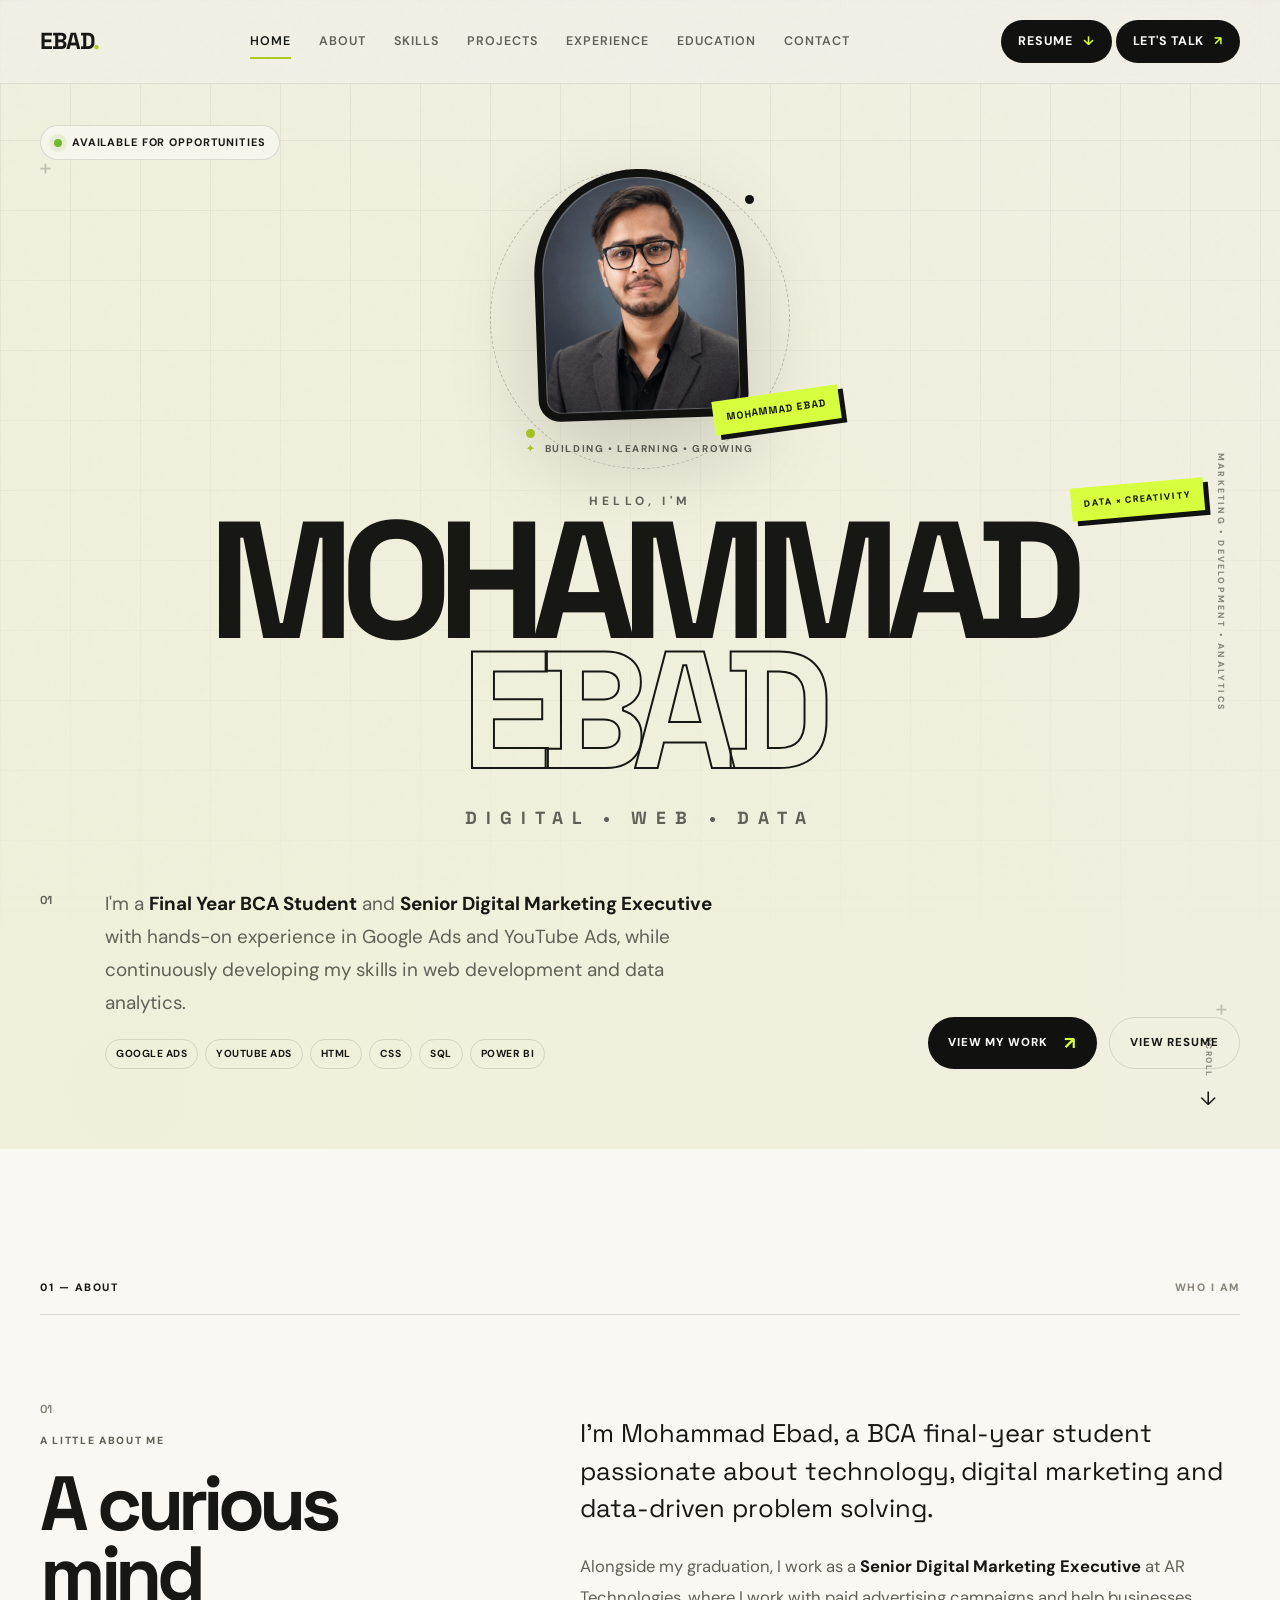
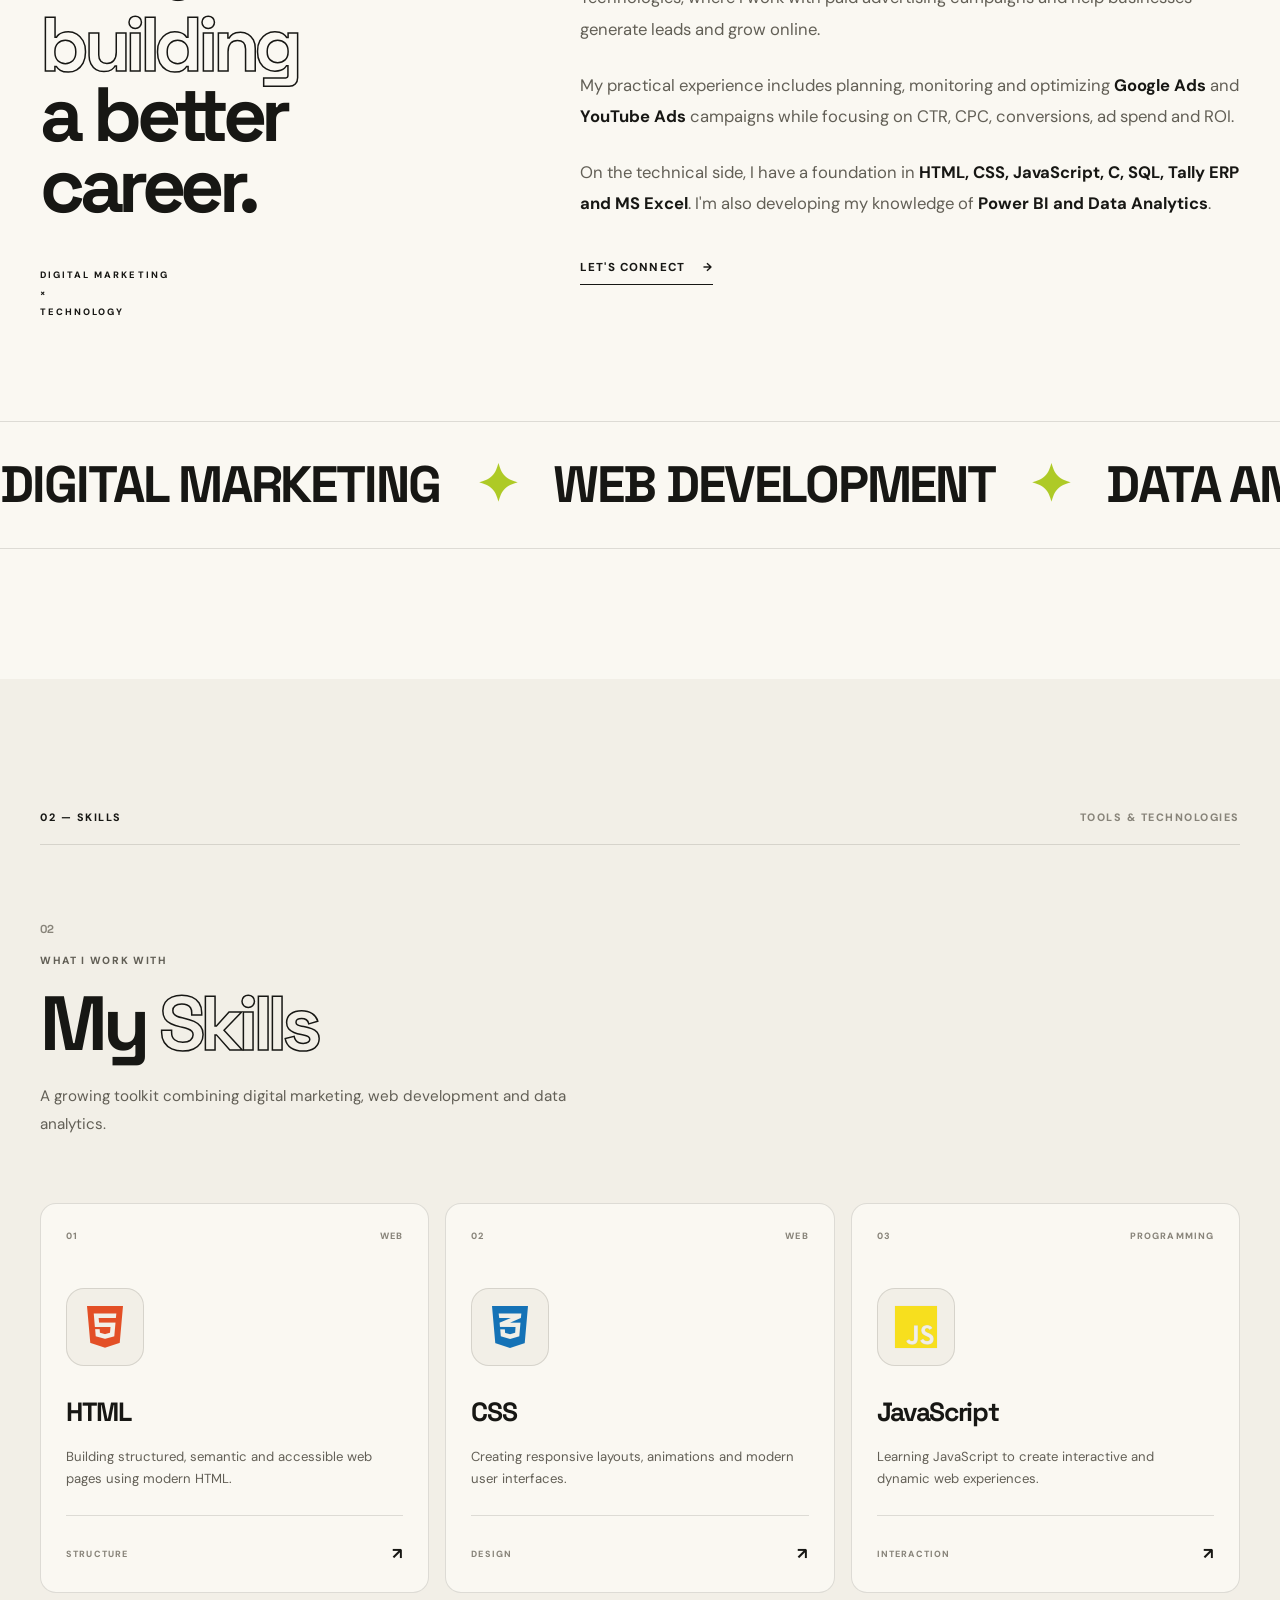
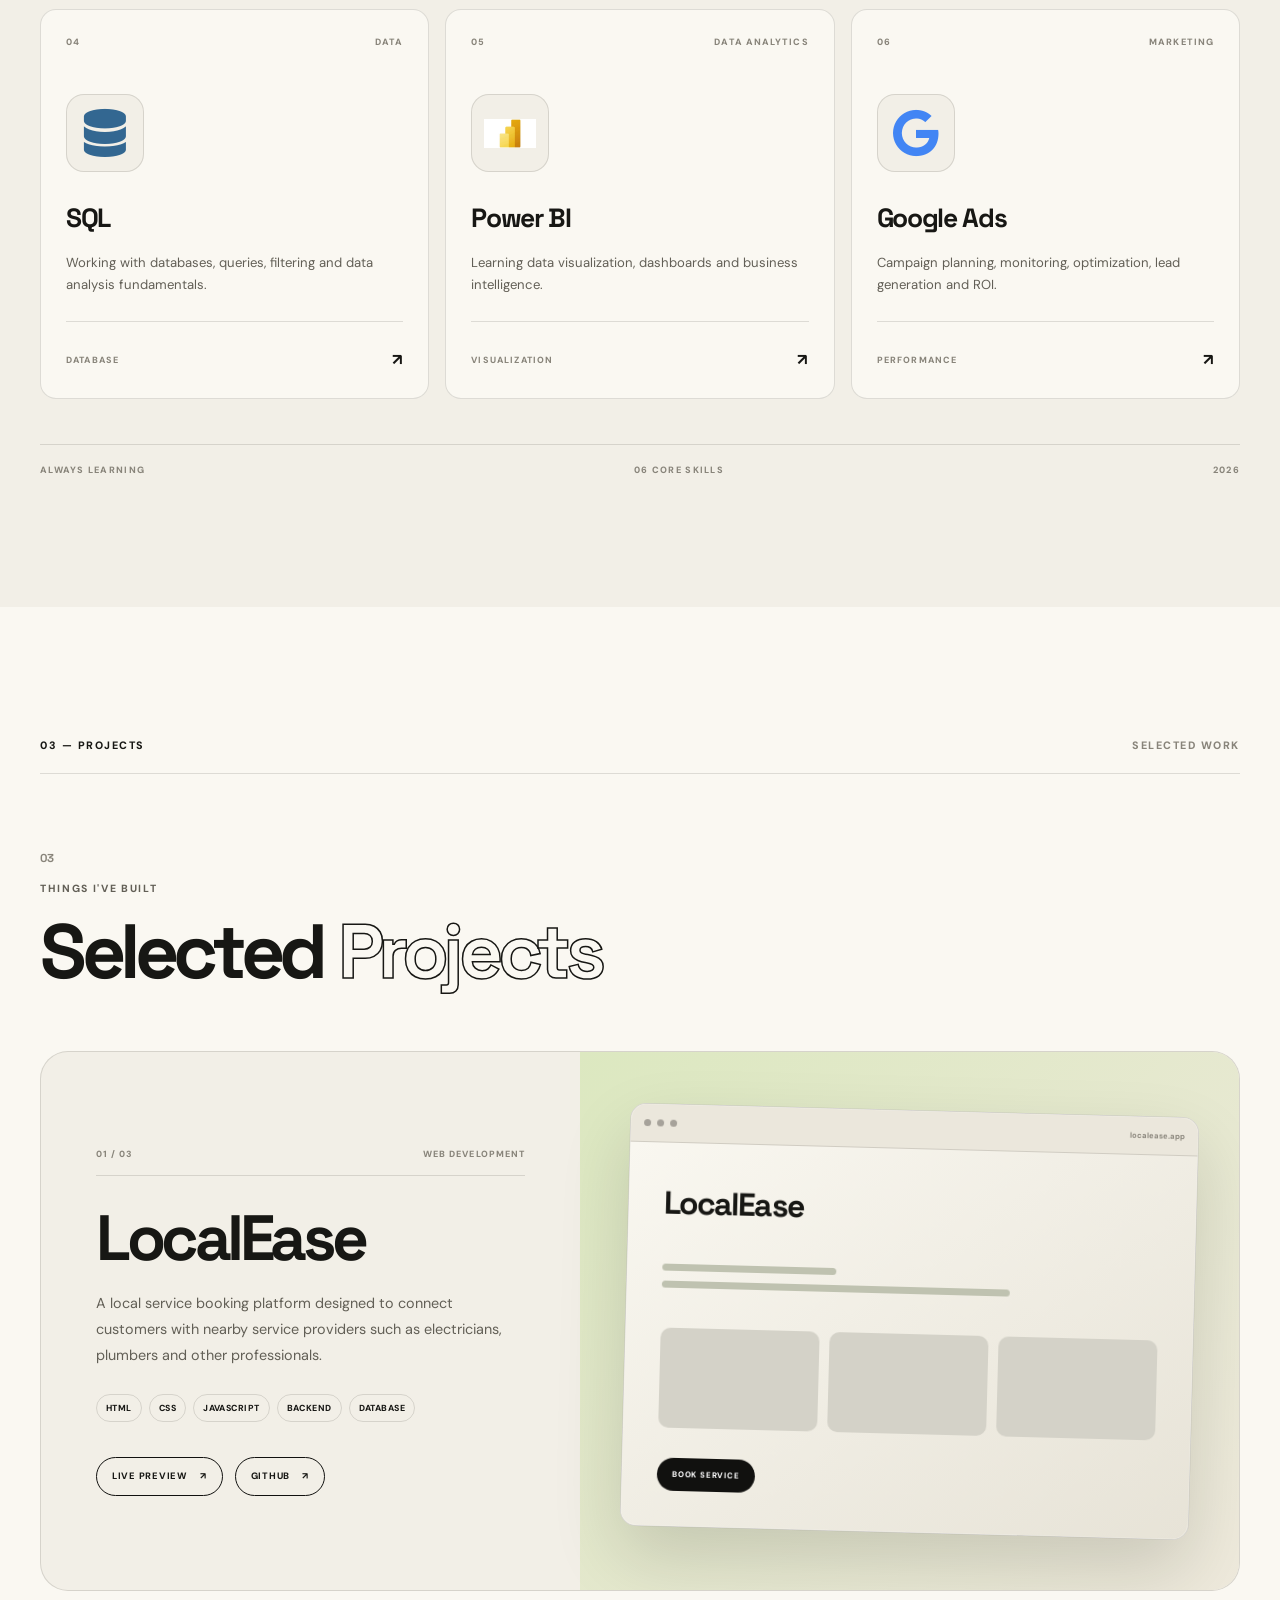
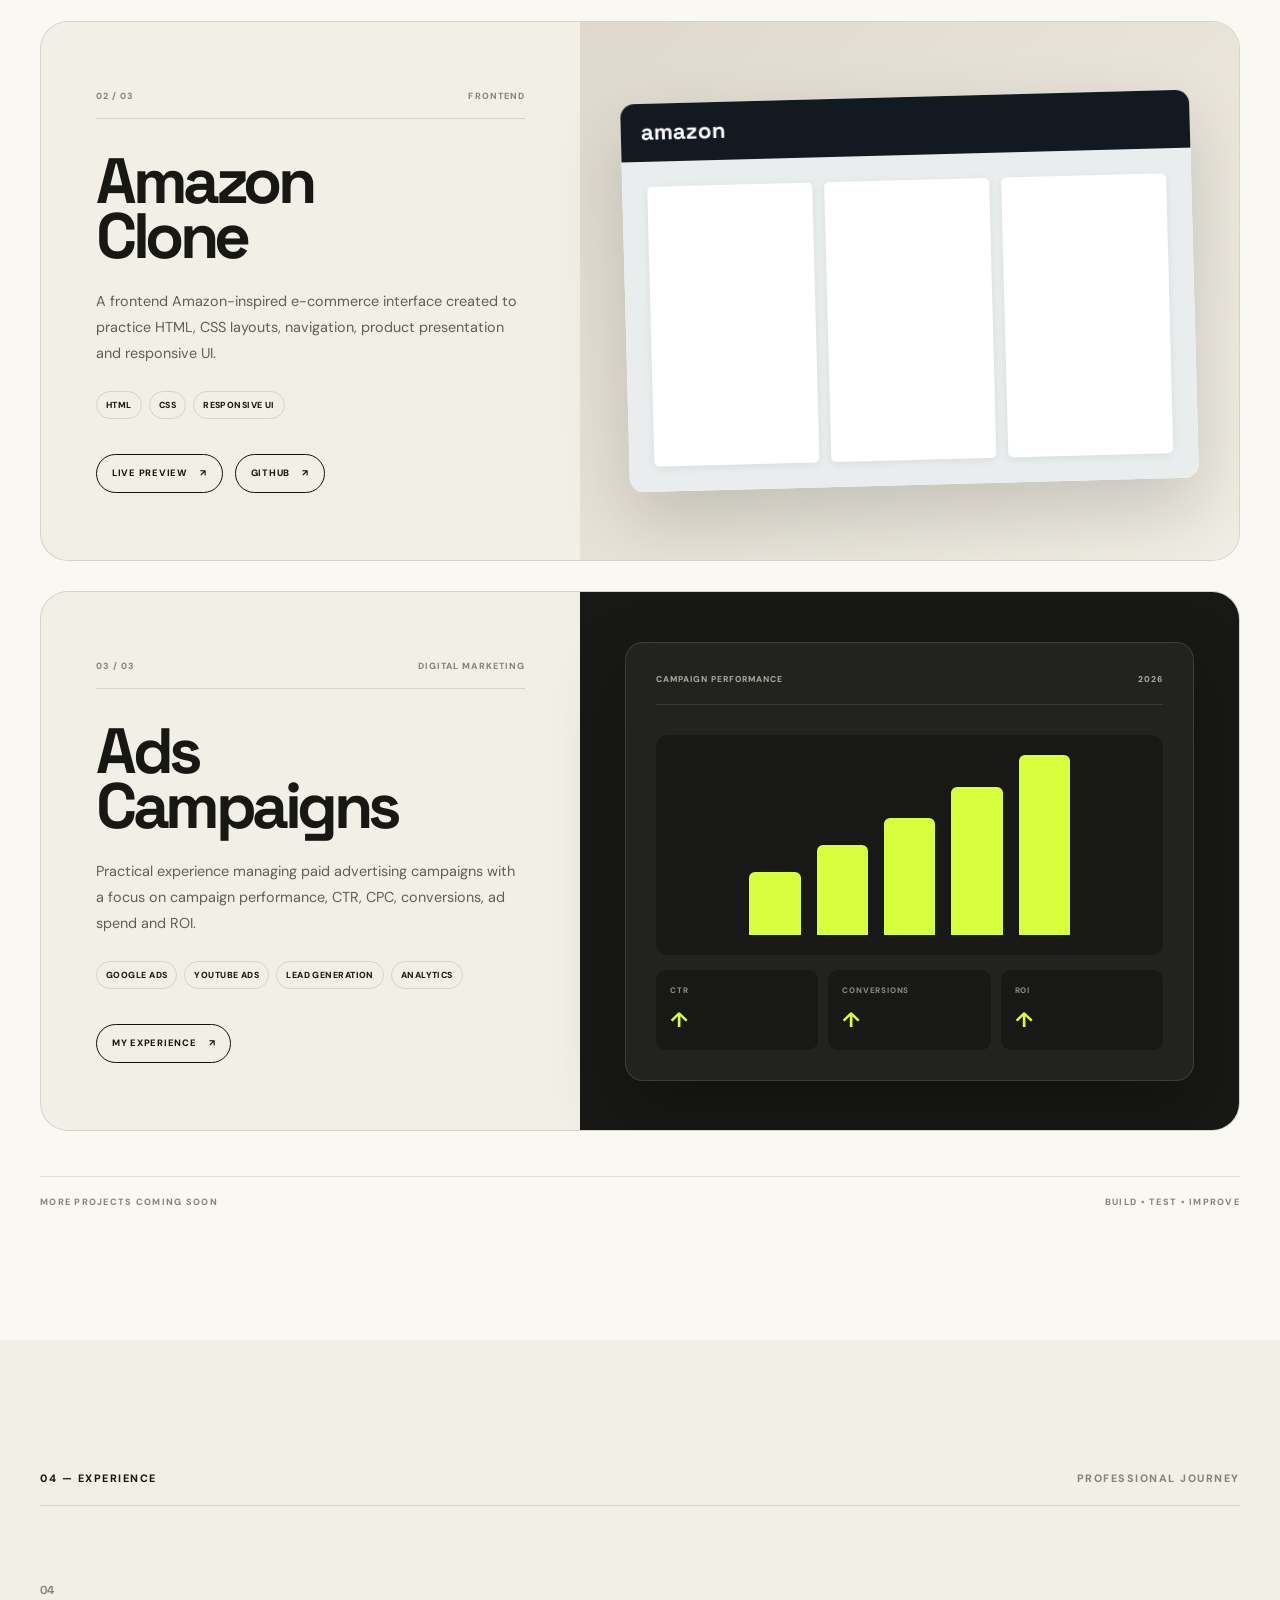
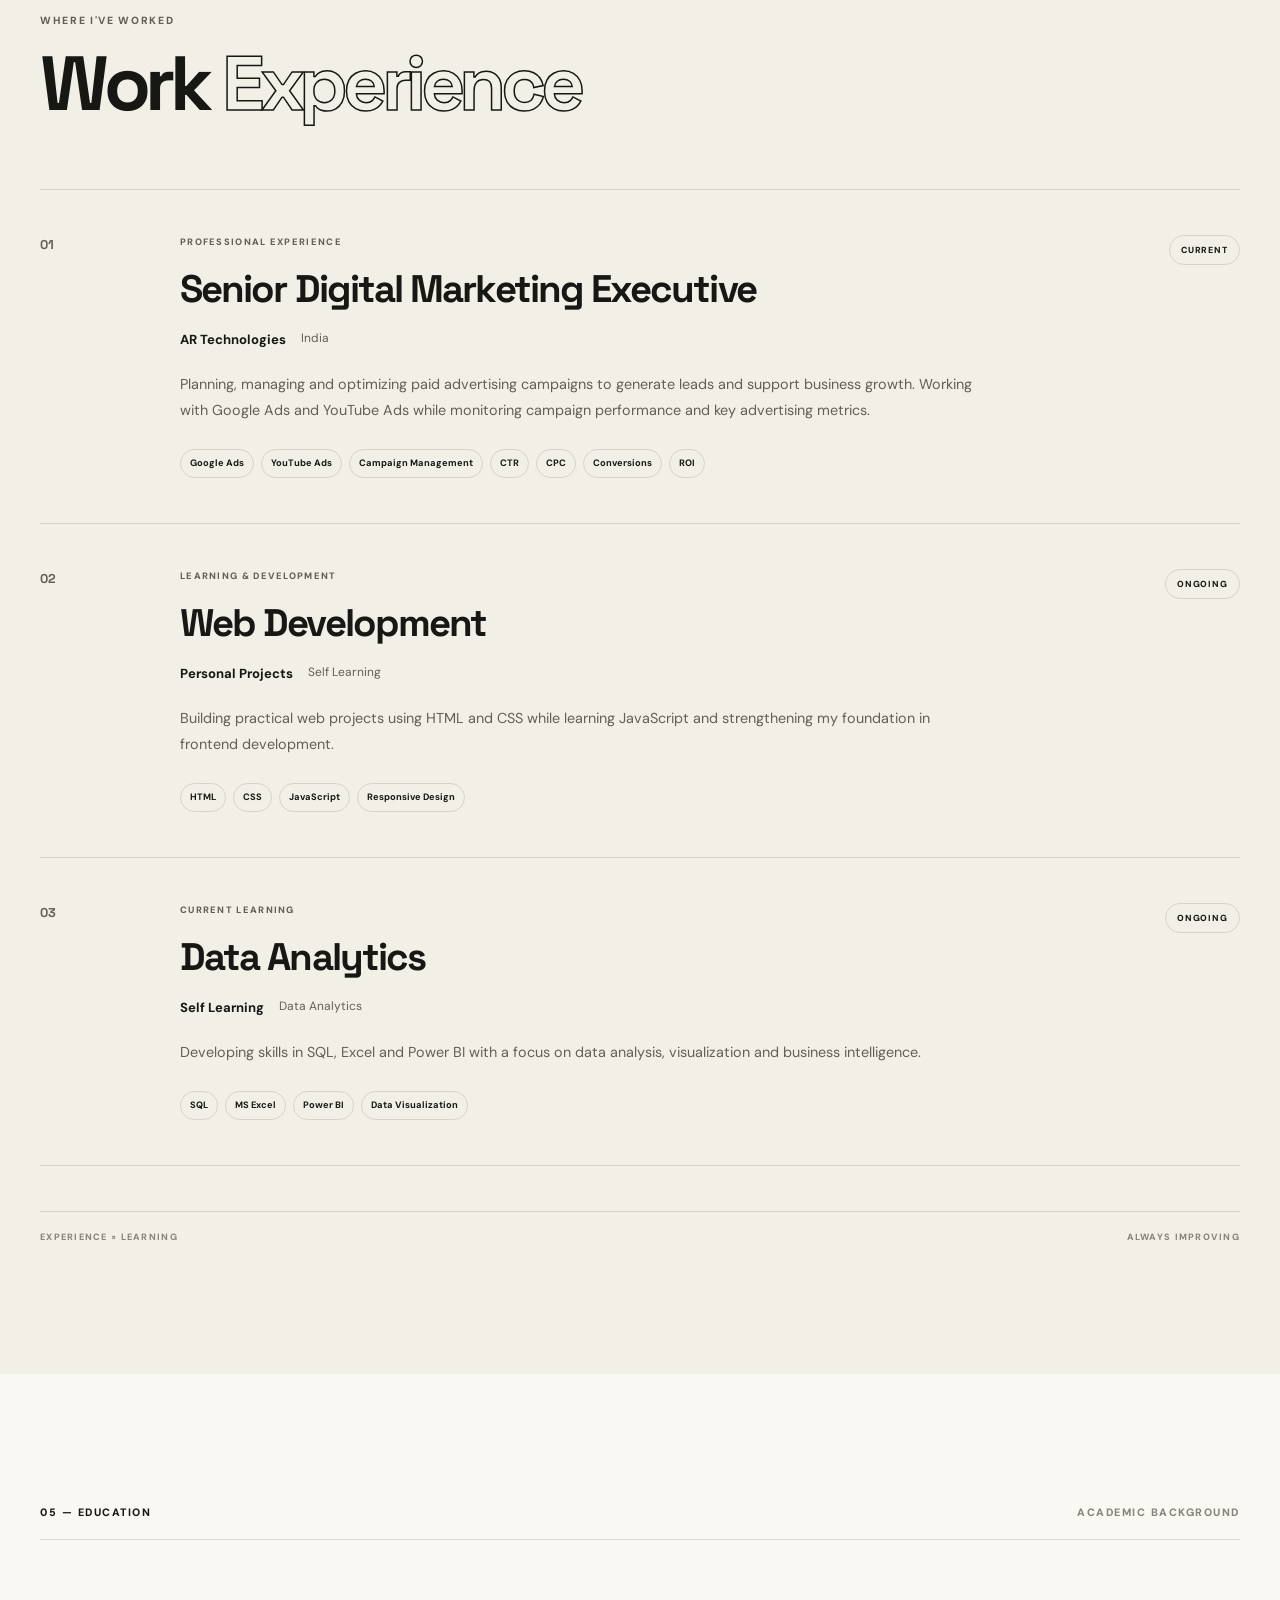
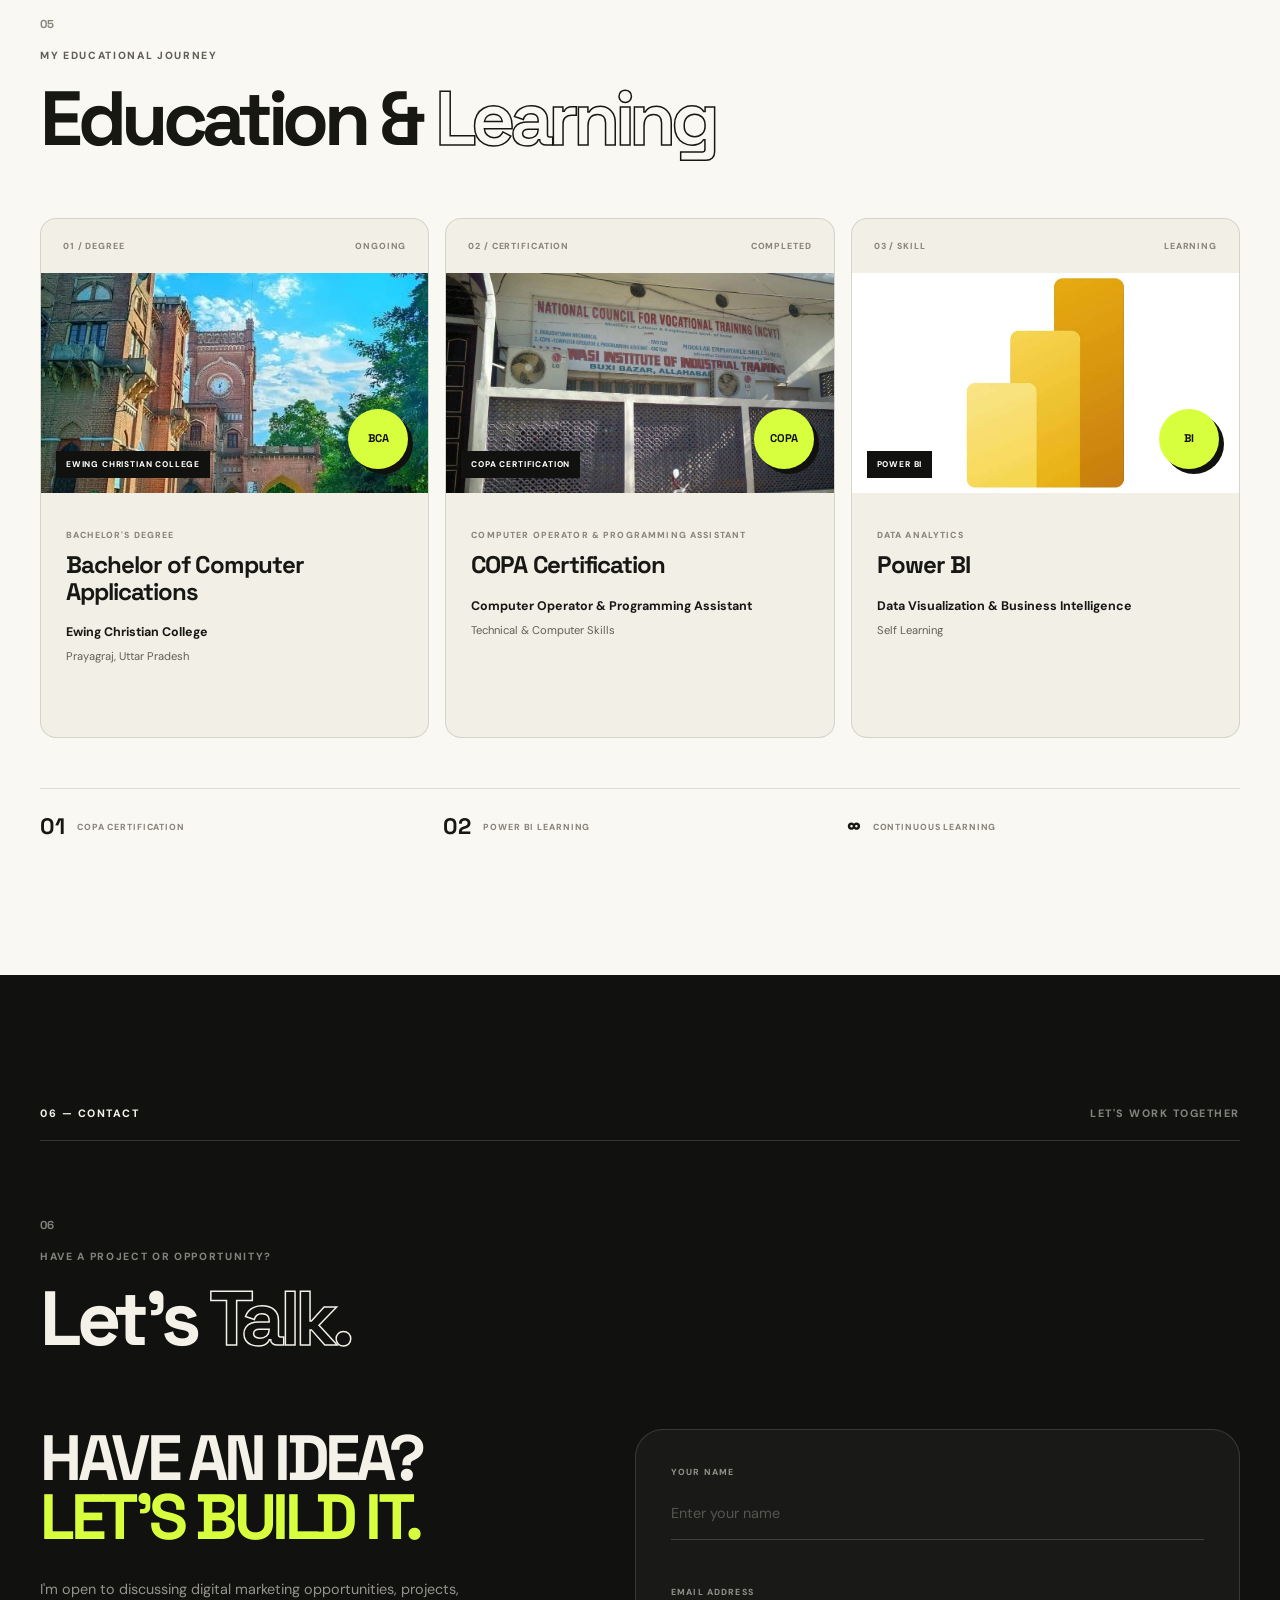
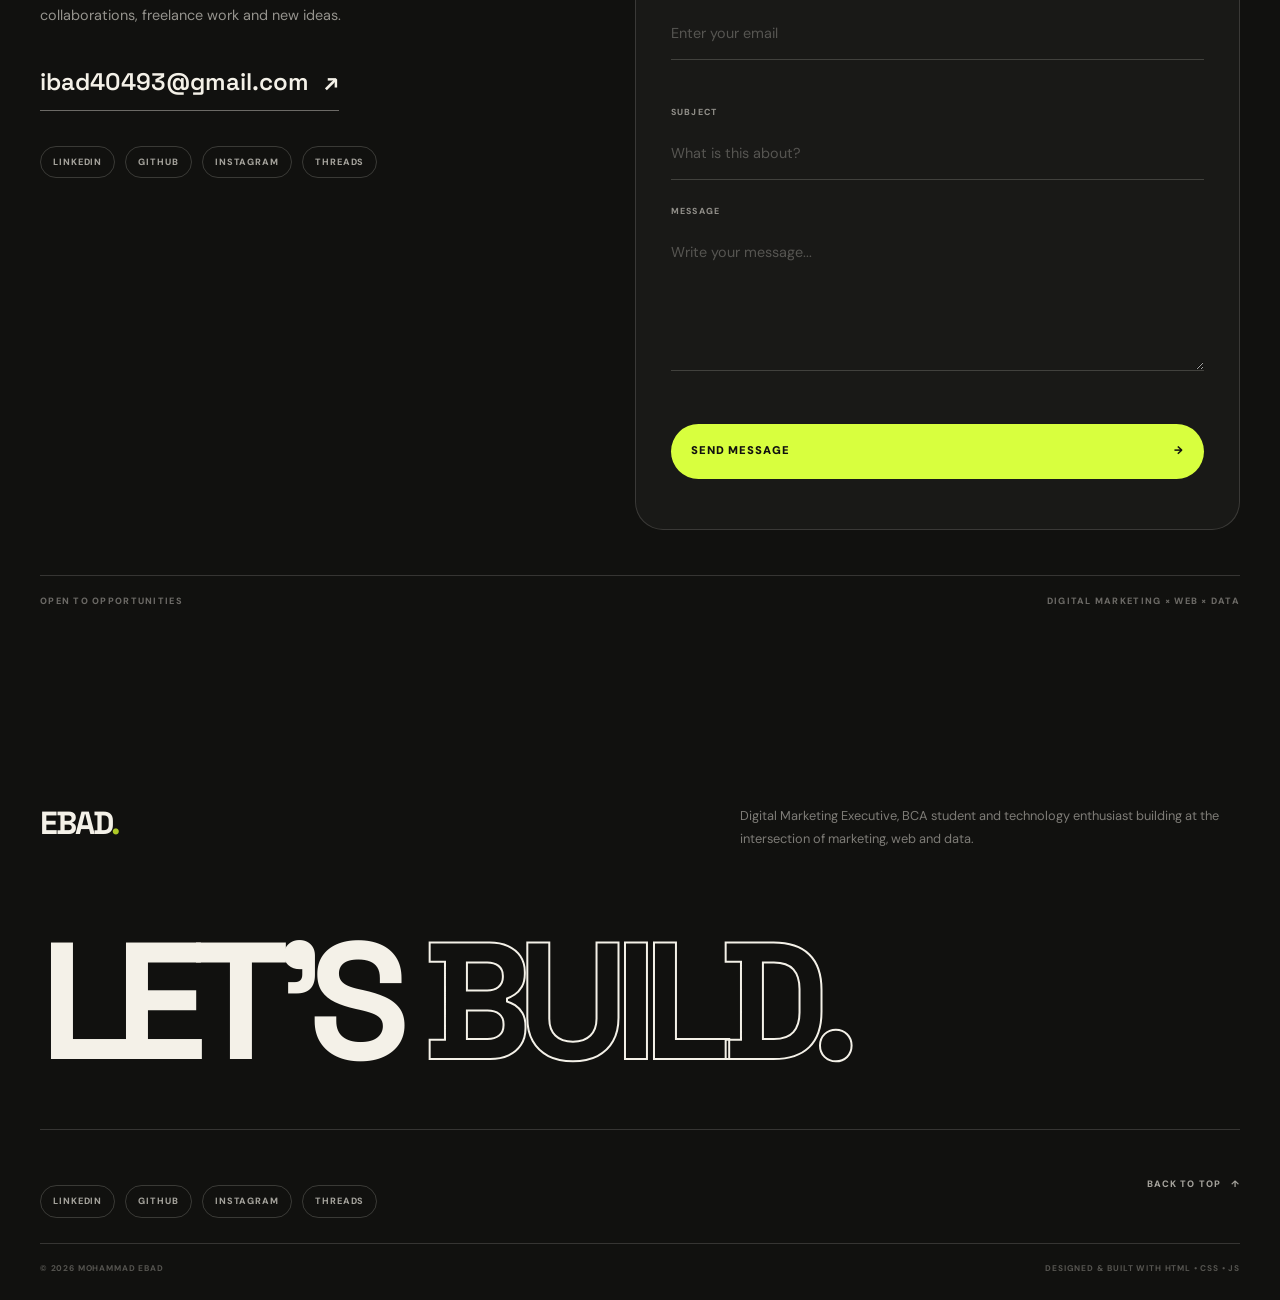
==== commit f8e520e6: "Updated Portfolio" ====
--- a/index.html
+++ b/index.html
@@ -3,9 +3,9 @@
 
 <head>
 
-    <!-- =====================================
+    <!-- =====================================================
          BASIC META
-    ====================================== -->
+    ====================================================== -->
 
     <meta charset="UTF-8">
 
@@ -13,17 +13,76 @@
           content="width=device-width, initial-scale=1.0">
 
     <meta name="description"
-          content="Mohammad Ebad — Digital Marketing Professional, Final Year BCA Student and Web Development Enthusiast.">
+          content="Mohammad Ebad — Senior Digital Marketing Executive, BCA Final Year Student, Web Developer and Data Analytics Learner.">
 
     <meta name="author"
           content="Mohammad Ebad">
 
-    <title>Mohammad Ebad — Digital Marketing Professional</title>
-
-
-    <!-- =====================================
-         GOOGLE FONTS
-    ====================================== -->
+    <meta name="keywords"
+          content="Mohammad Ebad, Digital Marketing Executive, Google Ads, YouTube Ads, BCA Student, Web Developer, Data Analytics, Power BI, SQL">
+
+    <meta name="robots"
+          content="index, follow">
+
+    <meta name="theme-color"
+          content="#f2efe7">
+
+    <meta name="color-scheme"
+          content="light">
+
+
+    <!-- =====================================================
+         OPEN GRAPH
+    ====================================================== -->
+
+    <meta property="og:type"
+          content="website">
+
+    <meta property="og:title"
+          content="Mohammad Ebad — Digital Marketing × Web × Data">
+
+    <meta property="og:description"
+          content="Senior Digital Marketing Executive, BCA Final Year Student, Web Developer and Data Analytics Learner.">
+
+    <meta property="og:image"
+          content="./images/profile.jpg.jpeg">
+
+    <meta property="og:image:alt"
+          content="Mohammad Ebad">
+
+    <meta property="og:site_name"
+          content="Mohammad Ebad Portfolio">
+
+
+    <!-- =====================================================
+         TWITTER
+    ====================================================== -->
+
+    <meta name="twitter:card"
+          content="summary_large_image">
+
+    <meta name="twitter:title"
+          content="Mohammad Ebad — Portfolio">
+
+    <meta name="twitter:description"
+          content="Digital Marketing × Web Development × Data Analytics">
+
+    <meta name="twitter:image"
+          content="./images/profile.jpg.jpeg">
+
+
+    <!-- =====================================================
+         TITLE
+    ====================================================== -->
+
+    <title>
+        Mohammad Ebad — Digital Marketing × Web × Data
+    </title>
+
+
+    <!-- =====================================================
+         FONTS
+    ====================================================== -->
 
     <link rel="preconnect"
           href="https://fonts.googleapis.com">
@@ -36,12 +95,70 @@
           rel="stylesheet">
 
 
-    <!-- =====================================
+    <!-- =====================================================
+         FONT AWESOME
+    ====================================================== -->
+
+    <link rel="stylesheet"
+          href="https://cdnjs.cloudflare.com/ajax/libs/font-awesome/6.5.2/css/all.min.css"
+          crossorigin="anonymous"
+          referrerpolicy="no-referrer">
+
+
+    <!-- =====================================================
          MAIN CSS
-    ====================================== -->
+    ====================================================== -->
 
     <link rel="stylesheet"
-          href="style.css">
+          href="./style.css">
+
+
+    <!-- =====================================================
+         SKILL LOGO COLORS
+    ====================================================== -->
+
+    <style>
+
+        .skills .skill-logo {
+            filter: none !important;
+            -webkit-filter: none !important;
+        }
+
+        .skills .skill-logo i {
+            filter: none !important;
+            -webkit-filter: none !important;
+            opacity: 1 !important;
+            -webkit-text-fill-color: currentColor !important;
+        }
+
+        .skills .skill-html .skill-logo i {
+            color: #E34F26 !important;
+        }
+
+        .skills .skill-css .skill-logo i {
+            color: #1572B6 !important;
+        }
+
+        .skills .skill-js .skill-logo i {
+            color: #F7DF1E !important;
+            text-shadow: 0 0 1px rgba(0, 0, 0, 0.18);
+        }
+
+        .skills .skill-sql .skill-logo i {
+            color: #336791 !important;
+        }
+
+        .skills .skill-googleads .skill-logo i {
+            color: #4285F4 !important;
+        }
+
+        .skills .skill-powerbi .skill-logo img {
+            filter: none !important;
+            -webkit-filter: none !important;
+            opacity: 1 !important;
+        }
+
+    </style>
 
 </head>
 
@@ -49,1483 +166,1152 @@
 <body>
 
 
-    <!-- =====================================
-         NAVBAR
-    ====================================== -->
-
-    <header class="navbar">
-
-        <!-- Logo -->
+<!-- =====================================================
+     PAGE LOADER
+====================================================== -->
+
+<div class="page-loader"
+     id="pageLoader"
+     aria-hidden="true">
+
+    <div class="loader-inner">
+
+        <span class="loader-logo">
+            EBAD<span>.</span>
+        </span>
+
+        <div class="loader-line"></div>
+
+    </div>
+
+</div>
+
+
+<!-- =====================================================
+     DECORATIVE BACKGROUND
+====================================================== -->
+
+<div class="page-noise"
+     aria-hidden="true"></div>
+
+<div class="cursor-glow"
+     aria-hidden="true"></div>
+
+
+<!-- =====================================================
+     NAVIGATION
+====================================================== -->
+
+<header class="navbar"
+        id="navbar">
+
+    <a href="#home"
+       class="logo"
+       aria-label="Go to homepage">
+
+        EBAD<span>.</span>
+
+    </a>
+
+
+    <nav class="nav-links"
+         id="navLinks"
+         aria-label="Primary navigation">
 
         <a href="#home"
-           class="logo">
-
-            EBAD<span>.</span>
-
+           class="active">
+            Home
         </a>
 
-
-        <!-- Desktop Navigation -->
-
-        <nav class="nav-links">
-
-            <a href="#about">
-                About
-            </a>
-
-            <a href="#skills">
-                Skills
-            </a>
-
-            <a href="#projects">
-                Projects
-            </a>
-
-            <a href="#experience">
-                Experience
-            </a>
-
-            <a href="#education">
-                Education
-            </a>
-
-            <a href="#contact">
-                Contact
-            </a>
-
-        </nav>
-
-
-        <!-- Navbar CTA -->
+        <a href="#about">
+            About
+        </a>
+
+        <a href="#skills">
+            Skills
+        </a>
+
+        <a href="#projects">
+            Projects
+        </a>
+
+        <a href="#experience">
+            Experience
+        </a>
+
+        <a href="#education">
+            Education
+        </a>
+
+        <a href="#contact">
+            Contact
+        </a>
+
+    </nav>
+
+
+    <div class="nav-actions">
+
+        <!-- =================================================
+             RESUME
+        ================================================== -->
+
+        <a href="./resume/Mohammad-Ebad-Resume.pdf"
+           class="nav-button"
+           target="_blank"
+           rel="noopener noreferrer"
+           aria-label="Open Mohammad Ebad resume">
+
+            <span>
+                Resume
+            </span>
+
+            <span class="nav-button-arrow"
+                  aria-hidden="true">
+                ↓
+            </span>
+
+        </a>
+
+
+        <!-- =================================================
+             CONTACT
+        ================================================== -->
 
         <a href="#contact"
            class="nav-button">
 
-            Let's Talk
+            <span>
+                Let's Talk
+            </span>
+
+            <span class="nav-button-arrow"
+                  aria-hidden="true">
+                ↗
+            </span>
 
         </a>
 
-
-        <!-- Mobile Menu Button -->
-
-        <button class="menu-btn"
-                type="button"
-                aria-label="Open Menu"
-                id="menuBtn">
-
-            <span></span>
-            <span></span>
-            <span></span>
-
-        </button>
-
-    </header>
-
-
-
-    <!-- =====================================
-         MAIN CONTENT
-    ====================================== -->
-
-    <main>
-
-
-        <!-- =====================================
-             HERO SECTION
-        ====================================== -->
-
-        <section class="hero"
-                 id="home">
-
-
-            <!-- Availability Badge -->
-
-            <div class="hero-badge">
-
-                <span class="status-dot"></span>
-
-                Available for opportunities
-
-            </div>
-
-
-
-            <!-- =================================
-                 PROFILE PHOTO
-            ================================== -->
-
-            <div class="hero-profile">
-
-                <div class="profile-frame">
-    <img src="/mohammad-ebad-portfolio/profile.jpg.jpeg"
-         alt="Mohammad Ebad profile photo">
-</div>
-
-
-                <div class="profile-label">
-
-                    MOHAMMAD EBAD
-
-                </div>
-
-
-                <a href="#projects"
-                   class="profile-build">
-
-                    <span>✦</span>
-
-                    BUILD WITH ME
-
-                    <span>↗</span>
+    </div>
+
+
+    <button class="menu-btn"
+            id="menuBtn"
+            type="button"
+            aria-label="Open navigation menu"
+            aria-controls="navLinks"
+            aria-expanded="false">
+
+        <span></span>
+        <span></span>
+        <span></span>
+
+    </button>
+
+</header>
+
+
+<!-- =====================================================
+     MAIN
+====================================================== -->
+
+<main>
+
+
+<!-- =====================================================
+     HERO
+====================================================== -->
+
+<section class="hero"
+         id="home"
+         aria-labelledby="hero-title">
+
+    <div class="hero-grid"
+         aria-hidden="true"></div>
+
+
+    <div class="hero-corner hero-corner-one"
+         aria-hidden="true">
+        +
+    </div>
+
+    <div class="hero-corner hero-corner-two"
+         aria-hidden="true">
+        +
+    </div>
+
+
+    <div class="hero-badge">
+
+        <span class="status-dot"
+              aria-hidden="true"></span>
+
+        <span>
+            Available for Opportunities
+        </span>
+
+    </div>
+
+
+    <!-- =================================================
+         PROFILE
+    ================================================== -->
+
+    <div class="hero-profile">
+
+        <div class="profile-orbit"
+             aria-hidden="true"></div>
+
+        <div class="profile-frame">
+
+            <img src="./images/profile.jpg.jpeg"
+                 alt="Portrait of Mohammad Ebad"
+                 width="500"
+                 height="500"
+                 loading="eager"
+                 fetchpriority="high">
+
+        </div>
+
+        <div class="profile-label">
+            MOHAMMAD EBAD
+        </div>
+
+        <div class="profile-build">
+
+            <span aria-hidden="true">
+                ✦
+            </span>
+
+            BUILDING • LEARNING • GROWING
+
+        </div>
+
+    </div>
+
+
+    <!-- =================================================
+         HERO TITLE
+    ================================================== -->
+
+    <div class="hero-heading">
+
+        <div class="hero-title-small">
+            HELLO, I'M
+        </div>
+
+        <h1 id="hero-title">
+
+            MOHAMMAD
+
+            <span>
+                EBAD
+            </span>
+
+        </h1>
+
+        <div class="hero-title-outline">
+            DIGITAL • WEB • DATA
+        </div>
+
+    </div>
+
+
+    <!-- =================================================
+         HERO BOTTOM
+    ================================================== -->
+
+    <div class="hero-bottom">
+
+        <div class="hero-description">
+
+            <div class="hero-description-number">
+                01
+            </div>
+
+            <div class="hero-description-content">
+
+                <p>
+
+                    I'm a
+                    <strong>Final Year BCA Student</strong>
+                    and
+                    <strong>Senior Digital Marketing Executive</strong>
+                    with hands-on experience in Google Ads and
+                    YouTube Ads, while continuously developing
+                    my skills in web development and data analytics.
+
+                </p>
+
+
+                <div class="hero-tags">
+
+                    <span>Google Ads</span>
+                    <span>YouTube Ads</span>
+                    <span>HTML</span>
+                    <span>CSS</span>
+                    <span>SQL</span>
+                    <span>Power BI</span>
+
+                </div>
+
+            </div>
+
+        </div>
+
+
+        <div class="hero-actions">
+
+            <a href="#projects"
+               class="primary-btn">
+
+                <span>
+                    View My Work
+                </span>
+
+                <span class="btn-icon"
+                      aria-hidden="true">
+                    ↗
+                </span>
+
+            </a>
+
+
+            <!-- =================================================
+                 RESUME
+            ================================================== -->
+
+            <a href="./resume/Mohammad-Ebad-Resume.pdf"
+               class="secondary-btn"
+               target="_blank"
+               rel="noopener noreferrer"
+               aria-label="View Mohammad Ebad resume">
+
+                View Resume
+
+            </a>
+
+        </div>
+
+    </div>
+
+
+    <div class="hero-sticker sticker-two"
+         aria-hidden="true">
+
+        DATA × CREATIVITY
+
+    </div>
+
+
+    <div class="hero-side-text"
+         aria-hidden="true">
+
+        MARKETING • DEVELOPMENT • ANALYTICS
+
+    </div>
+
+
+    <a href="#about"
+       class="hero-arrow"
+       aria-label="Scroll to About section">
+
+        <span>
+            SCROLL
+        </span>
+
+        ↓
+
+    </a>
+
+</section>
+
+
+<!-- =====================================================
+     ABOUT
+====================================================== -->
+
+<section class="about section"
+         id="about"
+         aria-labelledby="about-title">
+
+    <div class="section-label">
+
+        <span>
+            01 — ABOUT
+        </span>
+
+        <span class="small-text">
+            WHO I AM
+        </span>
+
+    </div>
+
+
+    <div class="about-content">
+
+        <div class="about-title">
+
+            <div class="section-number">
+                01
+            </div>
+
+            <p class="eyebrow">
+                A LITTLE ABOUT ME
+            </p>
+
+            <h2 id="about-title">
+
+                A curious mind
+
+                <br>
+
+                <span>
+                    building
+                </span>
+
+                <br>
+
+                a better career.
+
+            </h2>
+
+            <div class="about-mini-text">
+
+                DIGITAL MARKETING
+
+                <br>
+
+                ×
+
+                <br>
+
+                TECHNOLOGY
+
+            </div>
+
+        </div>
+
+
+        <div class="about-text">
+
+            <p class="about-intro">
+
+                I'm Mohammad Ebad, a BCA final-year student
+                passionate about technology, digital marketing
+                and data-driven problem solving.
+
+            </p>
+
+
+            <p>
+
+                Alongside my graduation, I work as a
+                <strong>Senior Digital Marketing Executive</strong>
+                at AR Technologies, where I work with paid
+                advertising campaigns and help businesses
+                generate leads and grow online.
+
+            </p>
+
+
+            <p>
+
+                My practical experience includes planning,
+                monitoring and optimizing
+                <strong>Google Ads</strong> and
+                <strong>YouTube Ads</strong> campaigns while
+                focusing on CTR, CPC, conversions, ad spend
+                and ROI.
+
+            </p>
+
+
+            <p>
+
+                On the technical side, I have a foundation in
+                <strong>HTML, CSS, JavaScript, C, SQL,
+                Tally ERP and MS Excel</strong>.
+                I'm also developing my knowledge of
+                <strong>Power BI and Data Analytics</strong>.
+
+            </p>
+
+
+            <a href="#contact"
+               class="about-link">
+
+                <span>
+                    Let's connect
+                </span>
+
+                <span aria-hidden="true">
+                    →
+                </span>
+
+            </a>
+
+        </div>
+
+    </div>
+
+
+    <div class="about-marquee"
+         aria-hidden="true">
+
+        <div>
+
+            DIGITAL MARKETING
+            <span>✦</span>
+
+            WEB DEVELOPMENT
+            <span>✦</span>
+
+            DATA ANALYTICS
+            <span>✦</span>
+
+            DIGITAL MARKETING
+            <span>✦</span>
+
+        </div>
+
+    </div>
+
+</section>
+
+
+<!-- =====================================================
+     SKILLS
+====================================================== -->
+
+<section class="skills section"
+         id="skills"
+         aria-labelledby="skills-title">
+
+    <div class="section-label">
+
+        <span>
+            02 — SKILLS
+        </span>
+
+        <span class="small-text">
+            TOOLS & TECHNOLOGIES
+        </span>
+
+    </div>
+
+
+    <div class="skills-heading">
+
+        <div class="section-number">
+            02
+        </div>
+
+        <p class="eyebrow">
+            WHAT I WORK WITH
+        </p>
+
+        <h2 id="skills-title">
+
+            My
+            <span>
+                Skills
+            </span>
+
+        </h2>
+
+        <p class="heading-description">
+
+            A growing toolkit combining digital marketing,
+            web development and data analytics.
+
+        </p>
+
+    </div>
+
+
+    <div class="skills-grid">
+
+
+        <!-- HTML -->
+
+        <article class="skill-card skill-html">
+
+            <div class="skill-top">
+                <span>01</span>
+                <span>WEB</span>
+            </div>
+
+            <div class="skill-logo"
+                 aria-label="HTML5">
+
+                <i class="fa-brands fa-html5"
+                   aria-hidden="true"></i>
+
+            </div>
+
+            <h3 class="skill-name">
+                HTML
+            </h3>
+
+            <p>
+                Building structured, semantic and
+                accessible web pages using modern HTML.
+            </p>
+
+            <div class="skill-bottom">
+
+                <span>
+                    STRUCTURE
+                </span>
+
+                <span class="skill-arrow"
+                      aria-hidden="true">
+                    ↗
+                </span>
+
+            </div>
+
+        </article>
+
+
+        <!-- CSS -->
+
+        <article class="skill-card skill-css">
+
+            <div class="skill-top">
+                <span>02</span>
+                <span>WEB</span>
+            </div>
+
+            <div class="skill-logo"
+                 aria-label="CSS3">
+
+                <i class="fa-brands fa-css3-alt"
+                   aria-hidden="true"></i>
+
+            </div>
+
+            <h3 class="skill-name">
+                CSS
+            </h3>
+
+            <p>
+                Creating responsive layouts, animations
+                and modern user interfaces.
+            </p>
+
+            <div class="skill-bottom">
+
+                <span>
+                    DESIGN
+                </span>
+
+                <span class="skill-arrow"
+                      aria-hidden="true">
+                    ↗
+                </span>
+
+            </div>
+
+        </article>
+
+
+        <!-- JAVASCRIPT -->
+
+        <article class="skill-card skill-js">
+
+            <div class="skill-top">
+                <span>03</span>
+                <span>PROGRAMMING</span>
+            </div>
+
+            <div class="skill-logo"
+                 aria-label="JavaScript">
+
+                <i class="fa-brands fa-js"
+                   aria-hidden="true"></i>
+
+            </div>
+
+            <h3 class="skill-name">
+                JavaScript
+            </h3>
+
+            <p>
+                Learning JavaScript to create interactive
+                and dynamic web experiences.
+            </p>
+
+            <div class="skill-bottom">
+
+                <span>
+                    INTERACTION
+                </span>
+
+                <span class="skill-arrow"
+                      aria-hidden="true">
+                    ↗
+                </span>
+
+            </div>
+
+        </article>
+
+
+        <!-- SQL -->
+
+        <article class="skill-card skill-sql">
+
+            <div class="skill-top">
+                <span>04</span>
+                <span>DATA</span>
+            </div>
+
+            <div class="skill-logo"
+                 aria-label="SQL Database">
+
+                <i class="fa-solid fa-database"
+                   aria-hidden="true"></i>
+
+            </div>
+
+            <h3 class="skill-name">
+                SQL
+            </h3>
+
+            <p>
+                Working with databases, queries,
+                filtering and data analysis fundamentals.
+            </p>
+
+            <div class="skill-bottom">
+
+                <span>
+                    DATABASE
+                </span>
+
+                <span class="skill-arrow"
+                      aria-hidden="true">
+                    ↗
+                </span>
+
+            </div>
+
+        </article>
+
+
+        <!-- POWER BI -->
+
+        <article class="skill-card skill-powerbi">
+
+            <div class="skill-top">
+                <span>05</span>
+                <span>DATA ANALYTICS</span>
+            </div>
+
+            <div class="skill-logo"
+                 aria-label="Power BI">
+
+                <img src="./images/powerbi.png.jpeg"
+                     alt="Power BI logo"
+                     width="128"
+                     height="128"
+                     loading="lazy">
+
+            </div>
+
+            <h3 class="skill-name">
+                Power BI
+            </h3>
+
+            <p>
+                Learning data visualization, dashboards
+                and business intelligence.
+            </p>
+
+            <div class="skill-bottom">
+
+                <span>
+                    VISUALIZATION
+                </span>
+
+                <span class="skill-arrow"
+                      aria-hidden="true">
+                    ↗
+                </span>
+
+            </div>
+
+        </article>
+
+
+        <!-- GOOGLE ADS -->
+
+        <article class="skill-card skill-googleads">
+
+            <div class="skill-top">
+                <span>06</span>
+                <span>MARKETING</span>
+            </div>
+
+            <div class="skill-logo"
+                 aria-label="Google Ads">
+
+                <i class="fa-brands fa-google"
+                   aria-hidden="true"></i>
+
+            </div>
+
+            <h3 class="skill-name">
+                Google Ads
+            </h3>
+
+            <p>
+                Campaign planning, monitoring,
+                optimization, lead generation and ROI.
+            </p>
+
+            <div class="skill-bottom">
+
+                <span>
+                    PERFORMANCE
+                </span>
+
+                <span class="skill-arrow"
+                      aria-hidden="true">
+                    ↗
+                </span>
+
+            </div>
+
+        </article>
+
+    </div>
+
+
+    <div class="skills-footer">
+
+        <span>
+            ALWAYS LEARNING
+        </span>
+
+        <span>
+            06 CORE SKILLS
+        </span>
+
+        <span>
+            2026
+        </span>
+
+    </div>
+
+</section>
+
+
+<!-- =====================================================
+     PROJECTS
+====================================================== -->
+
+<section class="projects section"
+         id="projects"
+         aria-labelledby="projects-title">
+
+    <div class="section-label">
+
+        <span>
+            03 — PROJECTS
+        </span>
+
+        <span class="small-text">
+            SELECTED WORK
+        </span>
+
+    </div>
+
+
+    <div class="projects-heading">
+
+        <div class="section-number">
+            03
+        </div>
+
+        <p class="eyebrow">
+            THINGS I'VE BUILT
+        </p>
+
+        <h2 id="projects-title">
+
+            Selected
+            <span>
+                Projects
+            </span>
+
+        </h2>
+
+    </div>
+
+
+    <!-- =================================================
+         PROJECT 01 — LOCALEASE
+    ================================================== -->
+
+    <article class="project-card">
+
+        <div class="project-info">
+
+            <div class="project-meta">
+
+                <span>
+                    01 / 03
+                </span>
+
+                <span>
+                    WEB DEVELOPMENT
+                </span>
+
+            </div>
+
+
+            <h3>
+                LocalEase
+            </h3>
+
+
+            <p class="project-description">
+
+                A local service booking platform designed
+                to connect customers with nearby service
+                providers such as electricians, plumbers
+                and other professionals.
+
+            </p>
+
+
+            <div class="project-tech">
+
+                <span>HTML</span>
+                <span>CSS</span>
+                <span>JavaScript</span>
+                <span>Backend</span>
+                <span>Database</span>
+
+            </div>
+
+
+            <div class="project-links">
+
+                <a href="https://mohammad-ebad786.github.io/LocalEase/"
+                   class="project-link"
+                   target="_blank"
+                   rel="noopener noreferrer">
+
+                    <span>
+                        Live Preview
+                    </span>
+
+                    <span aria-hidden="true">
+                        ↗
+                    </span>
 
                 </a>
 
-            </div>
-
-
-
-            <!-- =================================
-                 HERO HEADING
-            ================================== -->
-
-            <div class="hero-heading">
-
-                <div class="eyebrow">
-
-                    DIGITAL MARKETING • DATA • WEB
-
-                </div>
-
-
-                <h1>
-
-                    DIGITAL
+
+                <a href="https://github.com/mohammad-ebad786/LocalEase"
+                   class="project-link project-github"
+                   target="_blank"
+                   rel="noopener noreferrer">
 
                     <span>
-                        CREATIVE.
+                        GitHub
                     </span>
 
-                </h1>
-
-            </div>
-
-
-
-            <!-- =================================
-                 HERO BOTTOM
-            ================================== -->
-
-            <div class="hero-bottom">
-
-
-                <!-- Description -->
-
-                <div class="hero-description">
-
-                    <p>
-
-                        I'm <strong>Mohammad Ebad</strong>,
-                        a Final Year BCA student and Senior
-                        Digital Marketing Executive focused on
-                        Google Ads, YouTube Ads, lead generation,
-                        data analytics and web technologies.
-
-                    </p>
-
-
-                    <!-- Tags -->
-
-                    <div class="hero-tags">
-
-                        <span>
-                            Google Ads
-                        </span>
-
-                        <span>
-                            YouTube Ads
-                        </span>
-
-                        <span>
-                            Data Analytics
-                        </span>
-
-                        <span>
-                            Web Development
-                        </span>
-
+                    <span aria-hidden="true">
+                        ↗
+                    </span>
+
+                </a>
+
+            </div>
+
+        </div>
+
+
+        <div class="project-visual localease-visual">
+
+            <div class="visual-browser">
+
+                <div class="browser-top">
+
+                    <span></span>
+                    <span></span>
+                    <span></span>
+
+                    <small>
+                        localease.app
+                    </small>
+
+                </div>
+
+
+                <div class="browser-content">
+
+                    <div class="visual-logo">
+                        LocalEase
                     </div>
 
-                </div>
-
-
-
-                <!-- Hero Buttons -->
-
-                <div class="hero-actions">
-
-                    <a href="#projects"
-                       class="primary-btn">
-
-                        View My Work
-
-                        <span>↗</span>
-
-                    </a>
-
-
-                    <a href="#contact"
-                       class="secondary-btn">
-
-                        Contact Me
-
-                    </a>
-
-                </div>
-
-            </div>
-
-
-
-            <!-- =================================
-                 HERO DECORATIONS
-            ================================== -->
-
-            <div class="hero-sticker sticker-one">
-
-                DATA × CREATIVITY
-
-            </div>
-
-
-            <div class="hero-sticker sticker-two">
-
-                LET'S BUILD ↓
-
-            </div>
-
-
-            <a href="#about"
-               class="hero-arrow"
-               aria-label="Scroll to About">
-
-                ↓
-
-            </a>
-
-        </section>
-
-
-
-        <!-- =====================================
-             ABOUT SECTION
-        ====================================== -->
-
-        <section class="about"
-                 id="about">
-
-
-            <!-- Section Label -->
-
-            <div class="section-label">
+                    <div class="visual-line"></div>
+
+                    <div class="visual-line large"></div>
+
+
+                    <div class="visual-cards">
+
+                        <div></div>
+                        <div></div>
+                        <div></div>
+
+                    </div>
+
+
+                    <div class="visual-button">
+                        BOOK SERVICE
+                    </div>
+
+                </div>
+
+            </div>
+
+        </div>
+
+    </article>
+
+
+    <!-- =================================================
+         PROJECT 02 — AMAZON CLONE
+    ================================================== -->
+
+    <article class="project-card">
+
+        <div class="project-info">
+
+            <div class="project-meta">
 
                 <span>
-                    01 — ABOUT
-                </span>
-
-                <span class="small-text">
-                    WHO I AM
-                </span>
-
-            </div>
-
-
-
-            <!-- About Content -->
-
-            <div class="about-content">
-
-
-                <!-- About Heading -->
-
-                <div class="about-title">
-
-                    <h2>
-
-                        Turning
-
-                        <span>
-                            ideas
-                        </span>
-
-                        into
-
-                        <span>
-                            impact.
-                        </span>
-
-                    </h2>
-
-                </div>
-
-
-
-                <!-- About Text -->
-
-                <div class="about-text">
-
-                    <p class="about-intro">
-
-                        I'm a Final Year BCA student at
-                        Ewing Christian College, Prayagraj,
-                        and a Senior Digital Marketing Executive
-                        at AR Technologies.
-
-                    </p>
-
-
-                    <p>
-
-                        I have hands-on experience in
-                        <strong>Google Ads</strong>,
-                        YouTube Ads, PPC campaign management,
-                        lead generation and campaign optimization.
-
-                    </p>
-
-
-                    <p>
-
-                        Alongside digital marketing, I'm building
-                        my knowledge in <strong>Data Analytics</strong>,
-                        SQL, Excel and Web Development.
-
-                    </p>
-
-
-                    <p>
-
-                        My goal is to combine marketing,
-                        technology and data to create practical
-                        solutions that generate measurable results.
-
-                    </p>
-
-
-                    <a href="#contact"
-                       class="about-link">
-
-                        Let's work together
-
-                        <span>
-                            ↗
-                        </span>
-
-                    </a>
-
-                </div>
-
-            </div>
-
-        </section>
-
-
-
-        <!-- =====================================
-             SKILLS SECTION
-        ====================================== -->
-
-        <section class="skills"
-                 id="skills">
-
-
-            <!-- Section Label -->
-
-            <div class="section-label">
+                    02 / 03
+                </span>
 
                 <span>
-                    02 — SKILLS
-                </span>
-
-                <span class="small-text">
-                    WHAT I WORK WITH
-                </span>
-
-            </div>
-
-
-
-            <!-- Heading -->
-
-            <div class="skills-heading">
-
-                <div class="eyebrow">
-
-                    TOOLS & TECHNOLOGIES
-
-                </div>
-
-
-                <h2>
-
-                    MY
+                    FRONTEND
+                </span>
+
+            </div>
+
+
+            <h3>
+                Amazon
+                <br>
+                Clone
+            </h3>
+
+
+            <p class="project-description">
+
+                A frontend Amazon-inspired e-commerce
+                interface created to practice HTML,
+                CSS layouts, navigation, product
+                presentation and responsive UI.
+
+            </p>
+
+
+            <div class="project-tech">
+
+                <span>HTML</span>
+                <span>CSS</span>
+                <span>Responsive UI</span>
+
+            </div>
+
+
+            <div class="project-links">
+
+                <a href="https://mohammad-ebad786.github.io/Amazon-Clone/"
+                   class="project-link"
+                   target="_blank"
+                   rel="noopener noreferrer">
 
                     <span>
-                        SKILLS.
+                        Live Preview
                     </span>
 
-                </h2>
-
-            </div>
-
-
-
-            <!-- Skills Grid -->
-
-            <div class="skills-grid">
-
-
-                <!-- HTML -->
-
-                <article class="skill-card skill-html">
-
-                    <div class="skill-top">
-
-                        <span>
-                            01
-                        </span>
-
-                        <span>
-                            WEB
-                        </span>
-
-                    </div>
-
-
-                    <div class="skill-name">
-
-                        HTML
-
-                    </div>
-
-
-                    <p>
-
-                        Building structured and semantic
-                        web pages using modern HTML.
-
-                    </p>
-
-
-                    <div class="skill-arrow">
-
+                    <span aria-hidden="true">
                         ↗
-
-                    </div>
-
-                </article>
-
-
-
-                <!-- CSS -->
-
-                <article class="skill-card skill-css">
-
-                    <div class="skill-top">
-
-                        <span>
-                            02
-                        </span>
-
-                        <span>
-                            WEB
-                        </span>
-
-                    </div>
-
-
-                    <div class="skill-name">
-
-                        CSS
-
-                    </div>
-
-
-                    <p>
-
-                        Creating responsive layouts,
-                        animations and modern UI designs.
-
-                    </p>
-
-
-                    <div class="skill-arrow">
-
+                    </span>
+
+                </a>
+
+
+                <a href="https://github.com/mohammad-ebad786/Amazon-Clone"
+                   class="project-link project-github"
+                   target="_blank"
+                   rel="noopener noreferrer">
+
+                    <span>
+                        GitHub
+                    </span>
+
+                    <span aria-hidden="true">
                         ↗
-
-                    </div>
-
-                </article>
-
-
-
-                <!-- JavaScript -->
-
-                <article class="skill-card skill-js">
-
-                    <div class="skill-top">
-
-                        <span>
-                            03
-                        </span>
-
-                        <span>
-                            WEB
-                        </span>
-
-                    </div>
-
-
-                    <div class="skill-name">
-
-                        JS
-
-                    </div>
-
-
-                    <p>
-
-                        Learning JavaScript for interactive
-                        and dynamic web experiences.
-
-                    </p>
-
-
-                    <div class="skill-arrow">
-
-                        ↗
-
-                    </div>
-
-                </article>
-
-
-
-                <!-- SQL -->
-
-                <article class="skill-card skill-sql">
-
-                    <div class="skill-top">
-
-                        <span>
-                            04
-                        </span>
-
-                        <span>
-                            DATA
-                        </span>
-
-                    </div>
-
-
-                    <div class="skill-name">
-
-                        SQL
-
-                    </div>
-
-
-                    <p>
-
-                        Working with databases, queries,
-                        filtering and data analysis.
-
-                    </p>
-
-
-                    <div class="skill-arrow">
-
-                        ↗
-
-                    </div>
-
-                </article>
-
-
-
-                <!-- Power BI -->
-
-                <article class="skill-card skill-powerbi">
-
-                    <div class="skill-top">
-
-                        <span>
-                            05
-                        </span>
-
-                        <span>
-                            ANALYTICS
-                        </span>
-
-                    </div>
-
-
-                    <div class="skill-name">
-
-                        POWER BI
-
-                    </div>
-
-
-                    <p>
-
-                        Building dashboards and learning
-                        data visualization and reporting.
-
-                    </p>
-
-
-                    <div class="skill-arrow">
-
-                        ↗
-
-                    </div>
-
-                </article>
-
-
-
-                <!-- Google Ads -->
-
-                <article class="skill-card skill-googleads">
-
-                    <div class="skill-top">
-
-                        <span>
-                            06
-                        </span>
-
-                        <span>
-                            MARKETING
-                        </span>
-
-                    </div>
-
-
-                    <div class="skill-name">
-
-                        GOOGLE ADS
-
-                    </div>
-
-
-                    <p>
-
-                        Campaign planning, optimization,
-                        lead generation, CTR, CPC and ROI.
-
-                    </p>
-
-
-                    <div class="skill-arrow">
-
-                        ↗
-
-                    </div>
-
-                </article>
-
-            </div>
-
-
-
-            <!-- Skills Footer -->
-
-            <div class="skills-footer">
+                    </span>
+
+                </a>
+
+            </div>
+
+        </div>
+
+
+        <div class="project-visual amazon-visual">
+
+            <div class="amazon-layout">
+
+                <div class="amazon-nav">
+
+                    <span>
+                        amazon
+                    </span>
+
+                </div>
+
+
+                <div class="amazon-main">
+
+                    <div class="amazon-box"></div>
+                    <div class="amazon-box"></div>
+                    <div class="amazon-box"></div>
+
+                </div>
+
+            </div>
+
+        </div>
+
+    </article>
+
+
+    <!-- =================================================
+         PROJECT 03 — ADS CAMPAIGNS
+    ================================================== -->
+
+    <article class="project-card">
+
+        <div class="project-info">
+
+            <div class="project-meta">
 
                 <span>
-                    CONSTANTLY LEARNING
-                </span>
-
-                <span>
-                    06 CORE SKILLS
-                </span>
-
-            </div>
-
-        </section>
-
-
-
-        <!-- =====================================
-             PROJECTS SECTION
-        ====================================== -->
-
-        <section class="projects"
-                 id="projects">
-
-
-            <!-- Section Label -->
-
-            <div class="section-label">
-
-                <span>
-                    03 — PROJECTS
-                </span>
-
-                <span class="small-text">
-                    SELECTED WORK
-                </span>
-
-            </div>
-
-
-
-            <!-- Heading -->
-
-            <div class="projects-heading">
-
-                <div class="eyebrow">
-
-                    THINGS I'VE BUILT
-
-                </div>
-
-
-                <h2>
-
-                    SELECTED
-
-                    <span>
-                        WORK.
-                    </span>
-
-                </h2>
-
-            </div>
-
-
-
-            <!-- =================================
-                 PROJECT 01 — LOCALEASE
-            ================================== -->
-
-            <article class="project-card">
-
-
-                <!-- Project Info -->
-
-                <div class="project-info">
-
-
-                    <div class="project-meta">
-
-                        <span>
-                            PROJECT / 01
-                        </span>
-
-                        <span>
-                            2026
-                        </span>
-
-                    </div>
-
-
-                    <h3>
-                        LocalEase
-                    </h3>
-
-
-                    <p class="project-description">
-
-                        A local service booking platform designed
-                        to connect customers with trusted local
-                        service providers such as electricians,
-                        plumbers and other professionals.
-
-                    </p>
-
-
-                    <div class="project-tech">
-
-                        <span>
-                            HTML
-                        </span>
-
-                        <span>
-                            CSS
-                        </span>
-
-                        <span>
-                            JavaScript
-                        </span>
-
-                        <span>
-                            Backend
-                        </span>
-
-                        <span>
-                            Database
-                        </span>
-
-                    </div>
-
-
-                    <div class="project-links">
-
-                        <a href="#"
-                           class="project-link">
-
-                            Live Project
-
-                            <span>
-                                ↗
-                            </span>
-
-                        </a>
-
-
-                        <a href="#"
-                           class="project-link project-github">
-
-                            GitHub
-
-                            <span>
-                                ↗
-                            </span>
-
-                        </a>
-
-                    </div>
-
-                </div>
-
-
-
-                <!-- Project Visual -->
-
-                <div class="project-visual localease-visual">
-
-
-                    <div class="visual-browser">
-
-
-                        <div class="browser-top">
-
-                            <span></span>
-                            <span></span>
-                            <span></span>
-
-                        </div>
-
-
-                        <div class="browser-content">
-
-
-                            <div class="visual-logo">
-
-                                LocalEase.
-
-                            </div>
-
-
-                            <div class="visual-line">
-                            </div>
-
-
-                            <div class="visual-line large">
-                            </div>
-
-
-                            <div class="visual-cards">
-
-                                <div></div>
-                                <div></div>
-                                <div></div>
-
-                            </div>
-
-                        </div>
-
-                    </div>
-
-                </div>
-
-            </article>
-
-
-
-            <!-- =================================
-                 PROJECT 02 — AMAZON CLONE
-            ================================== -->
-
-            <article class="project-card">
-
-
-                <div class="project-info">
-
-
-                    <div class="project-meta">
-
-                        <span>
-                            PROJECT / 02
-                        </span>
-
-                        <span>
-                            2025
-                        </span>
-
-                    </div>
-
-
-                    <h3>
-                        Amazon Clone
-                    </h3>
-
-
-                    <p class="project-description">
-
-                        A frontend recreation of the Amazon
-                        shopping interface built to practice
-                        HTML, CSS layouts, navigation and
-                        responsive design.
-
-                    </p>
-
-
-                    <div class="project-tech">
-
-                        <span>
-                            HTML
-                        </span>
-
-                        <span>
-                            CSS
-                        </span>
-
-                        <span>
-                            Responsive UI
-                        </span>
-
-                    </div>
-
-
-                    <div class="project-links">
-
-                        <a href="#"
-                           class="project-link">
-
-                            Live Project
-
-                            <span>
-                                ↗
-                            </span>
-
-                        </a>
-
-
-                        <a href="#"
-                           class="project-link project-github">
-
-                            GitHub
-
-                            <span>
-                                ↗
-                            </span>
-
-                        </a>
-
-                    </div>
-
-                </div>
-
-
-
-                <!-- Amazon Visual -->
-
-                <div class="project-visual amazon-visual">
-
-
-                    <div class="amazon-layout">
-
-
-                        <div class="amazon-nav">
-                        </div>
-
-
-                        <div class="amazon-main">
-
-                            <div class="amazon-box">
-                            </div>
-
-                            <div class="amazon-box">
-                            </div>
-
-                            <div class="amazon-box">
-                            </div>
-
-                        </div>
-
-                    </div>
-
-                </div>
-
-            </article>
-
-
-
-            <!-- =================================
-                 PROJECT 03 — GOOGLE ADS
-            ================================== -->
-
-            <article class="project-card">
-
-
-                <div class="project-info">
-
-
-                    <div class="project-meta">
-
-                        <span>
-                            PROJECT / 03
-                        </span>
-
-                        <span>
-                            PROFESSIONAL
-                        </span>
-
-                    </div>
-
-
-                    <h3>
-                        Ads Campaigns
-                    </h3>
-
-
-                    <p class="project-description">
-
-                        Professional digital marketing work
-                        involving Google Ads and YouTube Ads
-                        campaign planning, monitoring,
-                        optimization and lead generation.
-
-                    </p>
-
-
-                    <div class="project-tech">
-
-                        <span>
-                            Google Ads
-                        </span>
-
-                        <span>
-                            YouTube Ads
-                        </span>
-
-                        <span>
-                            PPC
-                        </span>
-
-                        <span>
-                            Analytics
-                        </span>
-
-                    </div>
-
-
-                    <div class="project-links">
-
-                        <a href="#experience"
-                           class="project-link">
-
-                            My Experience
-
-                            <span>
-                                ↗
-                            </span>
-
-                        </a>
-
-                    </div>
-
-                </div>
-
-
-
-                <!-- Ads Visual -->
-
-                <div class="project-visual ads-visual">
-
-
-                    <div class="ads-dashboard">
-
-
-                        <div class="ads-header">
-
-                            CAMPAIGN PERFORMANCE
-
-                        </div>
-
-
-                        <div class="ads-chart">
-
-                            <div class="chart-bar bar-one">
-                            </div>
-
-                            <div class="chart-bar bar-two">
-                            </div>
-
-                            <div class="chart-bar bar-three">
-                            </div>
-
-                            <div class="chart-bar bar-four">
-                            </div>
-
-                            <div class="chart-bar bar-five">
-                            </div>
-
-                        </div>
-
-
-                        <div class="ads-stats">
-
-
-                            <div>
-
-                                <small>
-                                    CTR
-                                </small>
-
-                                <strong>
-                                    ↑
-                                </strong>
-
-                            </div>
-
-
-                            <div>
-
-                                <small>
-                                    CPC
-                                </small>
-
-                                <strong>
-                                    ↓
-                                </strong>
-
-                            </div>
-
-
-                            <div>
-
-                                <small>
-                                    LEADS
-                                </small>
-
-                                <strong>
-                                    ↑
-                                </strong>
-
-                            </div>
-
-                        </div>
-
-                    </div>
-
-                </div>
-
-            </article>
-
-
-
-            <!-- Projects Footer -->
-
-            <div class="projects-footer">
-
-                <span>
-                    BUILD. LEARN. IMPROVE.
-                </span>
-
-                <span>
-                    03 PROJECTS
-                </span>
-
-            </div>
-
-        </section>
-
-
-
-        <!-- =====================================
-             EXPERIENCE SECTION
-        ====================================== -->
-
-        <section class="experience"
-                 id="experience">
-
-
-            <!-- Section Label -->
-
-            <div class="section-label">
-
-                <span>
-                    04 — EXPERIENCE
-                </span>
-
-                <span class="small-text">
-                    PROFESSIONAL JOURNEY
-                </span>
-
-            </div>
-
-
-
-            <!-- Heading -->
-
-            <div class="experience-heading">
-
-                <div class="eyebrow">
-
-                    WHERE I'VE WORKED
-
-                </div>
-
-
-                <h2>
-
-                    WORK
-
-                    <span>
-                        EXPERIENCE.
-                    </span>
-
-                </h2>
-
-            </div>
-
-
-
-            <!-- Experience List -->
-
-            <div class="experience-list">
-
-
-                <!-- Senior Role -->
-
-                <article class="experience-item">
-
-
-                    <div class="experience-number">
-                        01
-                    </div>
-
-
-                    <div class="experience-content">
-
-
-                        <div class="experience-top">
-
-
-                            <div>
-
-                                <div class="experience-type">
-
-                                    SENIOR ROLE
-
-                                </div>
-
-
-                                <h3>
-
-                                    Senior Digital
-                                    Marketing Executive
-
-                                </h3>
-
-                            </div>
-
-
-                            <div class="experience-date">
-
-                                OCT 2025 — PRESENT
-
-                            </div>
-
-                        </div>
-
-
-
-                        <div class="experience-company">
-
-                            <span class="company-name">
-
-                                AR Technologies
-
-                            </span>
-
-
-                            <span class="company-location">
-
-                                India
-
-                            </span>
-
-                        </div>
-
-
-
-                        <p class="experience-description">
-
-                            Mentor junior digital marketing
-                            executives and oversee Google Ads
-                            campaigns. Plan, manage and optimize
-                            paid campaigns focused on lead generation
-                            and business growth.
-
-                        </p>
-
-
-
-                        <div class="experience-skills">
-
-                            <span>
-                                Google Ads
-                            </span>
-
-                            <span>
-                                YouTube Ads
-                            </span>
-
-                            <span>
-                                Campaign Management
-                            </span>
-
-                            <span>
-                                Lead Generation
-                            </span>
-
-                            <span>
-                                Optimization
-                            </span>
-
-                        </div>
-
-                    </div>
-
-                </article>
-
-
-
-                <!-- Junior Role -->
-
-                <article class="experience-item">
-
-
-                    <div class="experience-number">
-                        02
-                    </div>
-
-
-                    <div class="experience-content">
-
-
-                        <div class="experience-top">
-
-
-                            <div>
-
-                                <div class="experience-type">
-
-                                    JUNIOR ROLE
-
-                                </div>
-
-
-                                <h3>
-
-                                    Junior Digital
-                                    Marketing Executive
-
-                                </h3>
-
-                            </div>
-
-
-                            <div class="experience-date">
-
-                                JUL 2024 — SEP 2025
-
-                            </div>
-
-                        </div>
-
-
-
-                        <div class="experience-company">
-
-                            <span class="company-name">
-
-                                AR Technologies
-
-                            </span>
-
-
-                            <span class="company-location">
-
-                                India
-
-                            </span>
-
-                        </div>
-
-
-
-                        <p class="experience-description">
-
-                            Worked on Google Ads campaign
-                            management, keyword research,
-                            campaign analysis and optimization.
-                            Focused on improving CTR, reducing CPC
-                            and supporting lead generation.
-
-                        </p>
-
-
-
-                        <div class="experience-skills">
-
-                            <span>
-                                Google Ads
-                            </span>
-
-                            <span>
-                                Keyword Research
-                            </span>
-
-                            <span>
-                                PPC
-                            </span>
-
-                            <span>
-                                Excel
-                            </span>
-
-                            <span>
-                                Analytics
-                            </span>
-
-                        </div>
-
-                    </div>
-
-                </article>
-
-            </div>
-
-
-            <div class="experience-footer">
-
-                <span>
-                    2+ YEARS EXPERIENCE
+                    03 / 03
                 </span>
 
                 <span>
@@ -1534,661 +1320,1074 @@
 
             </div>
 
-        </section>
-
-
-
-        <!-- =====================================
-             EDUCATION SECTION
-        ====================================== -->
-
-        <section class="education"
-                 id="education">
-
-
-            <!-- Section Label -->
-
-            <div class="section-label">
+
+            <h3>
+                Ads
+                <br>
+                Campaigns
+            </h3>
+
+
+            <p class="project-description">
+
+                Practical experience managing paid
+                advertising campaigns with a focus on
+                campaign performance, CTR, CPC,
+                conversions, ad spend and ROI.
+
+            </p>
+
+
+            <div class="project-tech">
+
+                <span>Google Ads</span>
+                <span>YouTube Ads</span>
+                <span>Lead Generation</span>
+                <span>Analytics</span>
+
+            </div>
+
+
+            <div class="project-links">
+
+                <a href="#experience"
+                   class="project-link">
+
+                    <span>
+                        My Experience
+                    </span>
+
+                    <span aria-hidden="true">
+                        ↗
+                    </span>
+
+                </a>
+
+            </div>
+
+        </div>
+
+
+        <div class="project-visual ads-visual">
+
+            <div class="ads-dashboard">
+
+                <div class="ads-header">
+
+                    <span>
+                        CAMPAIGN PERFORMANCE
+                    </span>
+
+                    <span>
+                        2026
+                    </span>
+
+                </div>
+
+
+                <div class="ads-chart"
+                     aria-hidden="true">
+
+                    <div class="chart-bar bar-one"></div>
+                    <div class="chart-bar bar-two"></div>
+                    <div class="chart-bar bar-three"></div>
+                    <div class="chart-bar bar-four"></div>
+                    <div class="chart-bar bar-five"></div>
+
+                </div>
+
+
+                <div class="ads-stats">
+
+                    <div>
+
+                        <small>
+                            CTR
+                        </small>
+
+                        <strong>
+                            ↑
+                        </strong>
+
+                    </div>
+
+
+                    <div>
+
+                        <small>
+                            CONVERSIONS
+                        </small>
+
+                        <strong>
+                            ↑
+                        </strong>
+
+                    </div>
+
+
+                    <div>
+
+                        <small>
+                            ROI
+                        </small>
+
+                        <strong>
+                            ↑
+                        </strong>
+
+                    </div>
+
+                </div>
+
+            </div>
+
+        </div>
+
+    </article>
+
+
+    <div class="projects-footer">
+
+        <span>
+            MORE PROJECTS COMING SOON
+        </span>
+
+        <span>
+            BUILD • TEST • IMPROVE
+        </span>
+
+    </div>
+
+</section>
+
+
+<!-- =====================================================
+     EXPERIENCE
+====================================================== -->
+
+<section class="experience section"
+         id="experience"
+         aria-labelledby="experience-title">
+
+    <div class="section-label">
+
+        <span>
+            04 — EXPERIENCE
+        </span>
+
+        <span class="small-text">
+            PROFESSIONAL JOURNEY
+        </span>
+
+    </div>
+
+
+    <div class="experience-heading">
+
+        <div class="section-number">
+            04
+        </div>
+
+        <p class="eyebrow">
+            WHERE I'VE WORKED
+        </p>
+
+        <h2 id="experience-title">
+
+            Work
+            <span>
+                Experience
+            </span>
+
+        </h2>
+
+    </div>
+
+
+    <div class="experience-list">
+
+
+        <!-- EXPERIENCE 01 -->
+
+        <article class="experience-item">
+
+            <div class="experience-number">
+                01
+            </div>
+
+
+            <div class="experience-main">
+
+                <div class="experience-top">
+
+                    <div>
+
+                        <div class="experience-type">
+                            PROFESSIONAL EXPERIENCE
+                        </div>
+
+                        <h3>
+                            Senior Digital Marketing Executive
+                        </h3>
+
+                    </div>
+
+
+                    <div class="experience-date">
+                        CURRENT
+                    </div>
+
+                </div>
+
+
+                <div class="experience-company">
+
+                    <span class="company-name">
+                        AR Technologies
+                    </span>
+
+                    <span class="company-location">
+                        India
+                    </span>
+
+                </div>
+
+
+                <p class="experience-description">
+
+                    Planning, managing and optimizing paid
+                    advertising campaigns to generate leads
+                    and support business growth. Working with
+                    Google Ads and YouTube Ads while monitoring
+                    campaign performance and key advertising
+                    metrics.
+
+                </p>
+
+
+                <div class="experience-skills">
+
+                    <span>Google Ads</span>
+                    <span>YouTube Ads</span>
+                    <span>Campaign Management</span>
+                    <span>CTR</span>
+                    <span>CPC</span>
+                    <span>Conversions</span>
+                    <span>ROI</span>
+
+                </div>
+
+            </div>
+
+        </article>
+
+
+        <!-- EXPERIENCE 02 -->
+
+        <article class="experience-item">
+
+            <div class="experience-number">
+                02
+            </div>
+
+
+            <div class="experience-main">
+
+                <div class="experience-top">
+
+                    <div>
+
+                        <div class="experience-type">
+                            LEARNING & DEVELOPMENT
+                        </div>
+
+                        <h3>
+                            Web Development
+                        </h3>
+
+                    </div>
+
+
+                    <div class="experience-date">
+                        ONGOING
+                    </div>
+
+                </div>
+
+
+                <div class="experience-company">
+
+                    <span class="company-name">
+                        Personal Projects
+                    </span>
+
+                    <span class="company-location">
+                        Self Learning
+                    </span>
+
+                </div>
+
+
+                <p class="experience-description">
+
+                    Building practical web projects using
+                    HTML and CSS while learning JavaScript
+                    and strengthening my foundation in
+                    frontend development.
+
+                </p>
+
+
+                <div class="experience-skills">
+
+                    <span>HTML</span>
+                    <span>CSS</span>
+                    <span>JavaScript</span>
+                    <span>Responsive Design</span>
+
+                </div>
+
+            </div>
+
+        </article>
+
+
+        <!-- EXPERIENCE 03 -->
+
+        <article class="experience-item">
+
+            <div class="experience-number">
+                03
+            </div>
+
+
+            <div class="experience-main">
+
+                <div class="experience-top">
+
+                    <div>
+
+                        <div class="experience-type">
+                            CURRENT LEARNING
+                        </div>
+
+                        <h3>
+                            Data Analytics
+                        </h3>
+
+                    </div>
+
+
+                    <div class="experience-date">
+                        ONGOING
+                    </div>
+
+                </div>
+
+
+                <div class="experience-company">
+
+                    <span class="company-name">
+                        Self Learning
+                    </span>
+
+                    <span class="company-location">
+                        Data Analytics
+                    </span>
+
+                </div>
+
+
+                <p class="experience-description">
+
+                    Developing skills in SQL, Excel and
+                    Power BI with a focus on data analysis,
+                    visualization and business intelligence.
+
+                </p>
+
+
+                <div class="experience-skills">
+
+                    <span>SQL</span>
+                    <span>MS Excel</span>
+                    <span>Power BI</span>
+                    <span>Data Visualization</span>
+
+                </div>
+
+            </div>
+
+        </article>
+
+    </div>
+
+
+    <div class="experience-footer">
+
+        <span>
+            EXPERIENCE × LEARNING
+        </span>
+
+        <span>
+            ALWAYS IMPROVING
+        </span>
+
+    </div>
+
+</section>
+
+
+<!-- =====================================================
+     EDUCATION
+====================================================== -->
+
+<section class="education section"
+         id="education"
+         aria-labelledby="education-title">
+
+    <div class="section-label">
+
+        <span>
+            05 — EDUCATION
+        </span>
+
+        <span class="small-text">
+            ACADEMIC BACKGROUND
+        </span>
+
+    </div>
+
+
+    <div class="education-heading">
+
+        <div class="section-number">
+            05
+        </div>
+
+        <p class="eyebrow">
+            MY EDUCATIONAL JOURNEY
+        </p>
+
+        <h2 id="education-title">
+
+            Education &
+
+            <span>
+                Learning
+            </span>
+
+        </h2>
+
+    </div>
+
+
+    <div class="education-grid">
+
+
+        <!-- DEGREE -->
+
+        <article class="education-card degree-card">
+
+            <div class="education-top">
 
                 <span>
-                    05 — EDUCATION
-                </span>
-
-                <span class="small-text">
-                    LEARNING JOURNEY
-                </span>
-
-            </div>
-
-
-
-            <!-- Heading -->
-
-            <div class="education-heading">
-
-                <div class="eyebrow">
-
-                    EDUCATION & LEARNING
-
-                </div>
-
-
-                <h2>
-
-                    KNOWLEDGE
-
-                    <span>
-                        MATTERS.
-                    </span>
-
-                </h2>
-
-            </div>
-
-
-
-            <!-- Education Grid -->
-
-            <div class="education-grid">
-
-
-                <!-- BCA -->
-
-                <article class="education-card degree-card">
-
-
-                    <div class="education-top">
-
-                        <span>
-                            01
-                        </span>
-
-                        <span>
-                            2024 — 2027
-                        </span>
-
-                    </div>
-
-
-                    <div class="education-icon">
-
-                        BCA
-
-                    </div>
-
-
-                    <div class="education-content">
-
-
-                        <div class="education-type">
-
-                            UNDERGRADUATE DEGREE
-
-                        </div>
-
-
-                        <h3>
-
-                            Bachelor of
-                            Computer Applications
-
-                        </h3>
-
-
-                        <div class="education-institute">
-
-                            Ewing Christian College
-
-                        </div>
-
-
-                        <div class="education-location">
-
-                            Prayagraj, Uttar Pradesh
-
-                        </div>
-
-                    </div>
-
-                </article>
-
-
-
-                <!-- COPA -->
-
-                <article class="education-card copa-card">
-
-
-                    <div class="education-top">
-
-                        <span>
-                            02
-                        </span>
-
-                        <span>
-                            2023 — 2024
-                        </span>
-
-                    </div>
-
-
-                    <div class="education-icon">
-
-                        COPA
-
-                    </div>
-
-
-                    <div class="education-content">
-
-
-                        <div class="education-type">
-
-                            CERTIFICATION
-
-                        </div>
-
-
-                        <h3>
-
-                            Computer Operator
-                            & Programming Assistant
-
-                        </h3>
-
-
-                        <div class="education-institute">
-
-                            NIELIT
-
-                        </div>
-
-
-                        <div class="education-location">
-
-                            82%
-
-                        </div>
-
-                    </div>
-
-                </article>
-
-
-
-                <!-- Learning -->
-
-                <article class="education-card learning-card">
-
-
-                    <div class="education-top">
-
-                        <span>
-                            03
-                        </span>
-
-                        <span>
-                            CONTINUOUS
-                        </span>
-
-                    </div>
-
-
-                    <div class="education-icon">
-
-                        LEARN
-
-                    </div>
-
-
-                    <div class="education-content">
-
-
-                        <div class="education-type">
-
-                            SELF LEARNING
-
-                        </div>
-
-
-                        <h3>
-
-                            Data Analytics
-                            & Web Development
-
-                        </h3>
-
-
-                        <div class="education-institute">
-
-                            Online Learning
-
-                        </div>
-
-
-                        <div class="education-location">
-
-                            HTML • CSS • SQL • Power BI
-
-                        </div>
-
-                    </div>
-
-                </article>
-
-            </div>
-
-
-
-            <!-- =================================
-                 CERTIFICATION STRIP
-            ================================== -->
-
-            <div class="certification-strip">
-
-
-                <div>
-
-                    <span class="cert-number">
-                        01
-                    </span>
-
-                    <span class="cert-label">
-                        COPA — NIELIT
-                    </span>
-
-                </div>
-
-
-                <div>
-
-                    <span class="cert-number">
-                        02
-                    </span>
-
-                    <span class="cert-label">
-                        INTRODUCTION TO AI
-                    </span>
-
-                </div>
-
-
-                <div>
-
-                    <span class="cert-number">
-                        03
-                    </span>
-
-                    <span class="cert-label">
-                        INTRODUCTION TO DATA ANALYTICS
-                    </span>
-
-                </div>
-
-            </div>
-
-        </section>
-
-
-
-        <!-- =====================================
-             CONTACT SECTION
-        ====================================== -->
-
-        <section class="contact"
-                 id="contact">
-
-
-            <!-- Section Label -->
-
-            <div class="section-label">
+                    01 / DEGREE
+                </span>
 
                 <span>
-                    06 — CONTACT
-                </span>
-
-                <span class="small-text">
-                    LET'S CONNECT
-                </span>
-
-            </div>
-
-
-
-            <!-- Heading -->
-
-            <div class="contact-heading">
-
-                <div class="eyebrow">
-
-                    HAVE A PROJECT IN MIND?
-
-                </div>
-
-
-                <h2>
-
-                    LET'S
-
-                    <span>
-                        TALK.
-                    </span>
-
-                </h2>
-
-            </div>
-
-
-
-            <!-- Contact Content -->
-
-            <div class="contact-content">
-
-
-                <!-- Contact Intro -->
-
-                <div class="contact-intro">
-
-
-                    <p>
-
-                        Whether you're looking for a
-                        digital marketing professional,
-                        want to discuss a project, or simply
-                        want to connect — feel free to reach out.
-
-                    </p>
-
-
-
-                    <!-- Email -->
-
-                    <a href="mailto:ibad40493@gmail.com"
-                       class="email-link">
-
-                        ibad40493@gmail.com
-
-                        <span>
-                            ↗
-                        </span>
-
-                    </a>
-
-
-
-                    <!-- Social Links -->
-
-                    <div class="social-links">
-
-
-                        <a href="https://www.linkedin.com/in/mohammad-ebad-295302377/"
-                           target="_blank"
-                           rel="noopener">
-
-                            LinkedIn
-
-                        </a>
-
-
-                        <a href="https://github.com/"
-                           target="_blank"
-                           rel="noopener">
-
-                            GitHub
-
-                        </a>
-
-
-                        <a href="https://www.instagram.com/"
-                           target="_blank"
-                           rel="noopener">
-
-                            Instagram
-
-                        </a>
-
-
-                        <a href="mailto:ibad40493@gmail.com">
-
-                            Email
-
-                        </a>
-
-                    </div>
-
-                </div>
-
-
-
-                <!-- =================================
-                     CONTACT FORM
-                ================================== -->
-
-                <form class="contact-form"
-                      id="contactForm">
-
-
-                    <!-- Name -->
-
-                    <div class="form-group">
-
-                        <label for="name">
-                            YOUR NAME
-                        </label>
-
-                        <input type="text"
-                               id="name"
-                               name="name"
-                               placeholder="Enter your name"
-                               required>
-
-                    </div>
-
-
-
-                    <!-- Email -->
-
-                    <div class="form-group">
-
-                        <label for="email">
-                            EMAIL ADDRESS
-                        </label>
-
-                        <input type="email"
-                               id="email"
-                               name="email"
-                               placeholder="Enter your email"
-                               required>
-
-                    </div>
-
-
-
-                    <!-- Subject -->
-
-                    <div class="form-group">
-
-                        <label for="subject">
-                            SUBJECT
-                        </label>
-
-                        <input type="text"
-                               id="subject"
-                               name="subject"
-                               placeholder="What is this about?">
-
-                    </div>
-
-
-
-                    <!-- Message -->
-
-                    <div class="form-group">
-
-                        <label for="message">
-                            MESSAGE
-                        </label>
-
-                        <textarea id="message"
-                                  name="message"
-                                  rows="5"
-                                  placeholder="Tell me about your project..."
-                                  required></textarea>
-
-                    </div>
-
-
-
-                    <!-- Submit -->
-
-                    <button type="submit"
-                            class="contact-submit">
-
-                        SEND MESSAGE ↗
-
-                    </button>
-
-                </form>
-
-            </div>
-
-
-
-            <!-- Contact Bottom -->
-
-            <div class="contact-bottom">
+                    ONGOING
+                </span>
+
+            </div>
+
+
+            <div class="college-image">
+
+                <img src="./images/college.jpg.jpeg"
+                     alt="Ewing Christian College, Prayagraj"
+                     width="800"
+                     height="500"
+                     loading="lazy">
+
+                <div class="college-image-overlay">
+                    EWING CHRISTIAN COLLEGE
+                </div>
+
+            </div>
+
+
+            <div class="education-icon">
+                BCA
+            </div>
+
+
+            <div class="education-content">
+
+                <div class="education-type">
+                    BACHELOR'S DEGREE
+                </div>
+
+                <h3>
+                    Bachelor of Computer Applications
+                </h3>
+
+                <div class="education-institute">
+                    Ewing Christian College
+                </div>
+
+                <div class="education-location">
+                    Prayagraj, Uttar Pradesh
+                </div>
+
+            </div>
+
+        </article>
+
+
+        <!-- COPA -->
+
+        <article class="education-card copa-card">
+
+            <div class="education-top">
 
                 <span>
-                    OPEN TO DIGITAL MARKETING & TECH OPPORTUNITIES
+                    02 / CERTIFICATION
                 </span>
 
                 <span>
-                    PRAYAGRAJ • INDIA
-                </span>
-
-            </div>
-
-        </section>
-
-    </main>
-
-
-
-    <!-- =====================================
-         FOOTER
-    ====================================== -->
-
-    <footer class="footer">
-
-
-        <!-- Footer Top -->
-
-        <div class="footer-top">
-
-
-            <a href="#home"
-               class="footer-logo">
-
-                EBAD<span>.</span>
+                    COMPLETED
+                </span>
+
+            </div>
+
+
+            <div class="college-image">
+
+                <img src="./images/copa-college.jpg.jpeg"
+                     alt="COPA certification"
+                     width="800"
+                     height="500"
+                     loading="lazy">
+
+                <div class="college-image-overlay">
+                    COPA CERTIFICATION
+                </div>
+
+            </div>
+
+
+            <div class="education-icon">
+                COPA
+            </div>
+
+
+            <div class="education-content">
+
+                <div class="education-type">
+                    COMPUTER OPERATOR & PROGRAMMING ASSISTANT
+                </div>
+
+                <h3>
+                    COPA Certification
+                </h3>
+
+                <div class="education-institute">
+                    Computer Operator & Programming Assistant
+                </div>
+
+                <div class="education-location">
+                    Technical & Computer Skills
+                </div>
+
+            </div>
+
+        </article>
+
+
+        <!-- POWER BI -->
+
+        <article class="education-card learning-card">
+
+            <div class="education-top">
+
+                <span>
+                    03 / SKILL
+                </span>
+
+                <span>
+                    LEARNING
+                </span>
+
+            </div>
+
+
+            <div class="college-image">
+
+                <img src="./images/powerbi.png.jpeg"
+                     alt="Power BI"
+                     width="800"
+                     height="500"
+                     loading="lazy">
+
+                <div class="college-image-overlay">
+                    POWER BI
+                </div>
+
+            </div>
+
+
+            <div class="education-icon">
+                BI
+            </div>
+
+
+            <div class="education-content">
+
+                <div class="education-type">
+                    DATA ANALYTICS
+                </div>
+
+                <h3>
+                    Power BI
+                </h3>
+
+                <div class="education-institute">
+                    Data Visualization & Business Intelligence
+                </div>
+
+                <div class="education-location">
+                    Self Learning
+                </div>
+
+            </div>
+
+        </article>
+
+    </div>
+
+
+    <div class="certification-strip">
+
+        <div>
+
+            <span class="cert-number">
+                01
+            </span>
+
+            <span class="cert-label">
+                COPA CERTIFICATION
+            </span>
+
+        </div>
+
+
+        <div>
+
+            <span class="cert-number">
+                02
+            </span>
+
+            <span class="cert-label">
+                POWER BI LEARNING
+            </span>
+
+        </div>
+
+
+        <div>
+
+            <span class="cert-number">
+                ∞
+            </span>
+
+            <span class="cert-label">
+                CONTINUOUS LEARNING
+            </span>
+
+        </div>
+
+    </div>
+
+</section>
+
+
+<!-- =====================================================
+     CONTACT
+====================================================== -->
+
+<section class="contact section"
+         id="contact"
+         aria-labelledby="contact-title">
+
+    <div class="section-label">
+
+        <span>
+            06 — CONTACT
+        </span>
+
+        <span class="small-text">
+            LET'S WORK TOGETHER
+        </span>
+
+    </div>
+
+
+    <div class="contact-heading">
+
+        <div class="section-number">
+            06
+        </div>
+
+        <p class="eyebrow">
+            HAVE A PROJECT OR OPPORTUNITY?
+        </p>
+
+        <h2 id="contact-title">
+
+            Let's
+
+            <span>
+                Talk.
+            </span>
+
+        </h2>
+
+    </div>
+
+
+    <div class="contact-content">
+
+
+        <div class="contact-intro">
+
+            <div class="contact-big-text">
+
+                HAVE AN IDEA?
+
+                <br>
+
+                <span>
+                    LET'S BUILD IT.
+                </span>
+
+            </div>
+
+
+            <p>
+
+                I'm open to discussing digital marketing
+                opportunities, projects, collaborations,
+                freelance work and new ideas.
+
+            </p>
+
+
+            <a href="mailto:ibad40493@gmail.com"
+               class="email-link"
+               aria-label="Send email to Mohammad Ebad">
+
+                <span>
+                    ibad40493@gmail.com
+                </span>
+
+                <span aria-hidden="true">
+                    ↗
+                </span>
 
             </a>
 
 
-            <p>
-
-                Digital Marketing Professional
-                × BCA Student × Builder
-
-            </p>
-
-        </div>
-
-
-
-        <!-- Footer Large Title -->
-
-        <div class="footer-title">
-
-            LET'S
-
-            <span>
-                BUILD.
-            </span>
-
-        </div>
-
-
-
-        <!-- Footer Links -->
-
-        <div class="footer-links">
-
-
-            <div class="footer-socials">
-
+            <div class="social-links">
 
                 <a href="https://www.linkedin.com/in/mohammad-ebad-295302377/"
                    target="_blank"
-                   rel="noopener">
+                   rel="noopener noreferrer"
+                   aria-label="Mohammad Ebad on LinkedIn">
 
                     LinkedIn
 
                 </a>
 
 
-                <a href="https://github.com/"
+                <a href="https://github.com/mohammad-ebad786"
                    target="_blank"
-                   rel="noopener">
+                   rel="noopener noreferrer"
+                   aria-label="Mohammad Ebad on GitHub">
 
                     GitHub
 
                 </a>
 
 
-                <a href="mailto:ibad40493@gmail.com">
-
-                    Email
+                <a href="https://www.instagram.com/mohammad.ebad_/"
+                   target="_blank"
+                   rel="noopener noreferrer"
+                   aria-label="Mohammad Ebad on Instagram">
+
+                    Instagram
 
                 </a>
 
-            </div>
-
-
-            <a href="#home"
-               class="back-to-top">
-
-                BACK TO TOP ↑
+
+                <a href="https://www.threads.com/@mohammad.ebad_"
+                   target="_blank"
+                   rel="noopener noreferrer"
+                   aria-label="Mohammad Ebad on Threads">
+
+                    Threads
+
+                </a>
+
+            </div>
+
+        </div>
+
+
+        <form class="contact-form"
+              id="contactForm"
+              novalidate>
+
+            <div class="form-group">
+
+                <label for="name">
+                    YOUR NAME
+                </label>
+
+                <input type="text"
+                       id="name"
+                       name="name"
+                       placeholder="Enter your name"
+                       autocomplete="name"
+                       required>
+
+                <small class="form-error"
+                       id="nameError"
+                       aria-live="polite">
+                </small>
+
+            </div>
+
+
+            <div class="form-group">
+
+                <label for="email">
+                    EMAIL ADDRESS
+                </label>
+
+                <input type="email"
+                       id="email"
+                       name="email"
+                       placeholder="Enter your email"
+                       autocomplete="email"
+                       required>
+
+                <small class="form-error"
+                       id="emailError"
+                       aria-live="polite">
+                </small>
+
+            </div>
+
+
+            <div class="form-group">
+
+                <label for="subject">
+                    SUBJECT
+                </label>
+
+                <input type="text"
+                       id="subject"
+                       name="subject"
+                       placeholder="What is this about?"
+                       autocomplete="off">
+
+            </div>
+
+
+            <div class="form-group">
+
+                <label for="message">
+                    MESSAGE
+                </label>
+
+                <textarea id="message"
+                          name="message"
+                          rows="5"
+                          placeholder="Write your message..."
+                          required></textarea>
+
+                <small class="form-error"
+                       id="messageError"
+                       aria-live="polite">
+                </small>
+
+            </div>
+
+
+            <button type="submit"
+                    class="contact-submit">
+
+                <span>
+                    Send Message
+                </span>
+
+                <span aria-hidden="true">
+                    →
+                </span>
+
+            </button>
+
+
+            <p class="form-status"
+               id="formStatus"
+               role="status"
+               aria-live="polite">
+            </p>
+
+        </form>
+
+    </div>
+
+
+    <div class="contact-bottom">
+
+        <span>
+            OPEN TO OPPORTUNITIES
+        </span>
+
+        <span>
+            DIGITAL MARKETING × WEB × DATA
+        </span>
+
+    </div>
+
+</section>
+
+</main>
+
+
+<!-- =====================================================
+     FOOTER
+====================================================== -->
+
+<footer class="footer">
+
+    <div class="footer-top">
+
+        <div>
+
+            <div class="footer-logo">
+                EBAD<span>.</span>
+            </div>
+
+        </div>
+
+
+        <p>
+
+            Digital Marketing Executive,
+            BCA student and technology enthusiast
+            building at the intersection of marketing,
+            web and data.
+
+        </p>
+
+    </div>
+
+
+    <div class="footer-title">
+
+        LET'S
+
+        <span>
+            BUILD.
+        </span>
+
+    </div>
+
+
+    <div class="footer-links">
+
+        <div class="footer-socials">
+
+            <a href="https://www.linkedin.com/in/mohammad-ebad-295302377/"
+               target="_blank"
+               rel="noopener noreferrer">
+
+                LinkedIn
 
             </a>
 
-        </div>
-
-
-
-        <!-- Footer Bottom -->
-
-        <div class="footer-bottom">
-
-            <span>
-                © 2026 MOHAMMAD EBAD
+
+            <a href="https://github.com/mohammad-ebad786"
+               target="_blank"
+               rel="noopener noreferrer">
+
+                GitHub
+
+            </a>
+
+
+            <a href="https://www.instagram.com/mohammad.ebad_/"
+               target="_blank"
+               rel="noopener noreferrer">
+
+                Instagram
+
+            </a>
+
+
+            <a href="https://www.threads.com/@mohammad.ebad_"
+               target="_blank"
+               rel="noopener noreferrer">
+
+                Threads
+
+            </a>
+
+        </div>
+
+
+        <a href="#home"
+           class="back-to-top"
+           aria-label="Back to top">
+
+            Back to top
+
+            <span aria-hidden="true">
+                ↑
             </span>
 
-            <span>
-                DESIGNED & BUILT WITH CODE
-            </span>
-
-        </div>
-
-    </footer>
-
-
-
-    <!-- =====================================
-         EXTERNAL JAVASCRIPT
-    ====================================== -->
-
-    <script src="script.js"></script>
+        </a>
+
+    </div>
+
+
+    <div class="footer-bottom">
+
+        <span>
+            © 2026 MOHAMMAD EBAD
+        </span>
+
+        <span>
+            DESIGNED & BUILT WITH HTML • CSS • JS
+        </span>
+
+    </div>
+
+</footer>
+
+
+<!-- =====================================================
+     JAVASCRIPT
+====================================================== -->
+
+<script src="./script.js"
+        defer>
+</script>
+
 
 </body>
 
-</html>
+</html>
--- a/style.css
+++ b/style.css
@@ -1,14 +1,67 @@
 /* =========================================================
-   MOHAMMAD EBAD — PORTFOLIO
-   COMPLETE RESPONSIVE STYLESHEET
-========================================================= */
+   MOHAMMAD EBAD — PERSONAL PORTFOLIO
+   PREMIUM EDITORIAL / DIGITAL PORTFOLIO
+   COMPLETE POLISHED CSS
+   ========================================================= */
 
 
 /* =========================================================
-   01. RESET & GLOBAL
-========================================================= */
-
-* {
+   01. DESIGN SYSTEM
+   ========================================================= */
+
+:root {
+    --bg: #f2efe7;
+    --bg-soft: #e9e5da;
+    --surface: #faf8f2;
+    --surface-alt: #eeeadf;
+
+    --black: #11110f;
+    --black-soft: #171714;
+    --white: #ffffff;
+
+    --text: #171714;
+    --text-soft: #625f56;
+    --text-muted: #88847a;
+    --text-light: #f4f1e8;
+
+    --accent: #d8ff3e;
+    --accent-dark: #aeca26;
+    --accent-soft: rgba(216, 255, 62, 0.15);
+
+    --success: #72b82d;
+    --danger: #e85d5d;
+
+    --line: rgba(23, 23, 20, 0.13);
+    --line-strong: rgba(23, 23, 20, 0.22);
+    --line-dark: rgba(244, 241, 232, 0.16);
+
+    --radius-sm: 8px;
+    --radius-md: 16px;
+    --radius-lg: 28px;
+    --radius-xl: 40px;
+
+    --container: 1380px;
+    --nav-height: 84px;
+
+    --shadow-sm: 0 8px 25px rgba(0, 0, 0, 0.06);
+    --shadow-md: 0 20px 50px rgba(0, 0, 0, 0.10);
+    --shadow-lg: 0 35px 90px rgba(0, 0, 0, 0.16);
+
+    --ease: cubic-bezier(.2, .8, .2, 1);
+
+    --transition-fast: 180ms var(--ease);
+    --transition: 350ms var(--ease);
+    --transition-slow: 700ms var(--ease);
+}
+
+
+/* =========================================================
+   02. RESET
+   ========================================================= */
+
+*,
+*::before,
+*::after {
     margin: 0;
     padding: 0;
     box-sizing: border-box;
@@ -16,14 +69,39 @@
 
 html {
     scroll-behavior: smooth;
-    scroll-padding-top: 90px;
+    scroll-padding-top: 100px;
 }
 
 body {
-    background: #f2efe7;
-    color: #111111;
-    font-family: "DM Sans", sans-serif;
+    min-height: 100vh;
+    width: 100%;
+
+    background:
+        radial-gradient(
+            circle at 10% 10%,
+            rgba(216, 255, 62, 0.08),
+            transparent 25%
+        ),
+        var(--bg);
+
+    color: var(--text);
+
+    font-family:
+        "DM Sans",
+        Arial,
+        sans-serif;
+
+    line-height: 1.6;
+
     overflow-x: hidden;
+
+    -webkit-font-smoothing: antialiased;
+    text-rendering: optimizeLegibility;
+}
+
+img {
+    display: block;
+    max-width: 100%;
 }
 
 a {
@@ -38,81 +116,289 @@
 }
 
 button {
-    cursor: pointer;
-}
-
-img {
-    display: block;
-    max-width: 100%;
+    border: 0;
+}
+
+input,
+textarea {
+    outline: none;
+}
+
+ul,
+ol {
+    list-style: none;
 }
 
 ::selection {
-    background: #111111;
-    color: #ffcf33;
+    background: var(--accent);
+    color: var(--black);
 }
 
 
 /* =========================================================
-   02. NAVBAR
-========================================================= */
-
-.navbar {
+   03. GLOBAL LAYOUT
+   ========================================================= */
+
+main {
     width: 100%;
-    height: 90px;
-
-    padding: 0 5vw;
+}
+
+section {
+    position: relative;
+    width: 100%;
+    overflow: hidden;
+}
+
+.footer {
+    width: 100%;
+}
+
+.container {
+    width: min(
+        calc(100% - 80px),
+        var(--container)
+    );
+
+    margin-inline: auto;
+}
+
+.section {
+    padding-top: 130px;
+    padding-bottom: 130px;
+}
+
+
+/* IMPORTANT:
+   No global "section > *" width rule.
+   This prevents decorative/absolute elements,
+   grids and pseudo-layouts from creating unwanted
+   lines or width conflicts.
+*/
+
+
+/* =========================================================
+   04. SECTION LABEL
+   ========================================================= */
+
+.section-label {
+    width: min(
+        calc(100% - 80px),
+        var(--container)
+    );
+
+    margin-inline: auto;
 
     display: flex;
     align-items: center;
     justify-content: space-between;
 
-    background: #f2efe7;
-
-    border-bottom: 1px solid rgba(17, 17, 17, 0.15);
-
-    position: sticky;
+    padding-bottom: 18px;
+
+    border-bottom: 1px solid var(--line);
+
+    font-size: 0.67rem;
+    font-weight: 800;
+
+    letter-spacing: 0.14em;
+    text-transform: uppercase;
+}
+
+.section-label .small-text {
+    color: var(--text-muted);
+}
+
+
+/* =========================================================
+   05. SCROLLBAR
+   ========================================================= */
+
+::-webkit-scrollbar {
+    width: 9px;
+}
+
+::-webkit-scrollbar-track {
+    background: var(--bg);
+}
+
+::-webkit-scrollbar-thumb {
+    background: #3d3d36;
+    border-radius: 999px;
+}
+
+::-webkit-scrollbar-thumb:hover {
+    background: var(--accent-dark);
+}
+
+
+/* =========================================================
+   06. PAGE NOISE
+   ========================================================= */
+
+.page-noise {
+    position: fixed;
+    inset: 0;
+
+    z-index: 9998;
+
+    width: 100% !important;
+    height: 100%;
+
+    pointer-events: none;
+
+    opacity: 0.035;
+
+    background-image:
+        url("data:image/svg+xml,%3Csvg viewBox='0 0 180 180' xmlns='http://www.w3.org/2000/svg'%3E%3Cfilter id='n'%3E%3CfeTurbulence type='fractalNoise' baseFrequency='.9' numOctaves='4' stitchTiles='stitch'/%3E%3C/filter%3E%3Crect width='100%25' height='100%25' filter='url(%23n)' opacity='.55'/%3E%3C/svg%3E");
+
+    mix-blend-mode: multiply;
+}
+
+
+/* =========================================================
+   07. CURSOR GLOW
+   ========================================================= */
+
+.cursor-glow {
+    position: fixed;
+
+    width: 420px;
+    height: 420px;
+
+    left: 0;
     top: 0;
 
+    transform: translate(-50%, -50%);
+
+    border-radius: 50%;
+
+    background:
+        radial-gradient(
+            circle,
+            rgba(216, 255, 62, 0.12),
+            rgba(216, 255, 62, 0.04) 35%,
+            transparent 70%
+        );
+
+    pointer-events: none;
+
+    z-index: 0;
+
+    opacity: 0;
+
+    transition: opacity 0.3s ease;
+
+    filter: blur(5px);
+}
+
+
+/* =========================================================
+   08. NAVBAR
+   ========================================================= */
+
+.navbar {
+    position: fixed;
+
+    top: 0;
+    left: 0;
+
+    width: 100%;
+    height: var(--nav-height);
+
     z-index: 1000;
-}
-
-
-/* ---------- Logo ---------- */
+
+    display: flex;
+    align-items: center;
+    justify-content: space-between;
+
+    padding:
+        0 max(
+            40px,
+            calc((100vw - var(--container)) / 2)
+        );
+
+    background:
+        rgba(242, 239, 231, 0.78);
+
+    border-bottom:
+        1px solid rgba(23, 23, 20, 0.08);
+
+    backdrop-filter: blur(18px);
+    -webkit-backdrop-filter: blur(18px);
+
+    transition:
+        background var(--transition),
+        box-shadow var(--transition);
+}
+
+.navbar.scrolled {
+    background:
+        rgba(242, 239, 231, 0.95);
+
+    box-shadow:
+        0 10px 35px rgba(0, 0, 0, 0.06);
+}
+
+
+/* =========================================================
+   09. LOGO
+   ========================================================= */
 
 .logo,
-.footer-logo {
-    font-family: "Space Grotesk", sans-serif;
-
-    font-size: 28px;
+.footer-logo,
+.loader-logo {
+    font-family:
+        "Space Grotesk",
+        sans-serif;
+}
+
+.logo {
+    position: relative;
+
+    font-size: 1.45rem;
     font-weight: 700;
 
-    letter-spacing: -2px;
-
-    white-space: nowrap;
+    letter-spacing: -0.05em;
+
+    transition:
+        transform var(--transition-fast);
 }
 
 .logo span,
-.footer-logo span {
-    color: #ff4d00;
-}
-
-
-/* ---------- Navigation ---------- */
+.footer-logo span,
+.loader-logo span {
+    color: var(--accent-dark);
+}
+
+.logo:hover {
+    transform: translateY(-2px);
+}
+
+
+/* =========================================================
+   10. NAV LINKS
+   ========================================================= */
 
 .nav-links {
     display: flex;
     align-items: center;
-
-    gap: clamp(20px, 2.5vw, 38px);
+    gap: 28px;
 }
 
 .nav-links a {
-    font-size: 14px;
+    position: relative;
+
+    padding: 8px 0;
+
+    font-size: 0.78rem;
     font-weight: 600;
 
-    position: relative;
-
-    transition: color 0.3s ease;
+    letter-spacing: 0.08em;
+    text-transform: uppercase;
+
+    color: var(--text-soft);
+
+    transition:
+        color var(--transition-fast);
 }
 
 .nav-links a::after {
@@ -121,687 +407,948 @@
     position: absolute;
 
     left: 0;
-    bottom: -7px;
+    bottom: 0;
 
     width: 0;
     height: 2px;
 
-    background: #ff4d00;
-
-    transition: width 0.3s ease;
-}
-
-.nav-links a:hover {
-    color: #ff4d00;
-}
-
-.nav-links a:hover::after {
+    background:
+        var(--accent-dark);
+
+    transition:
+        width var(--transition);
+}
+
+.nav-links a:hover,
+.nav-links a.active {
+    color: var(--text);
+}
+
+.nav-links a:hover::after,
+.nav-links a.active::after {
     width: 100%;
 }
 
 
-/* ---------- Navbar Button ---------- */
+/* =========================================================
+   11. NAV BUTTON
+   ========================================================= */
 
 .nav-button {
-    padding: 11px 19px;
-
-    border: 1px solid #111111;
-    border-radius: 50px;
-
-    font-size: 13px;
+    display: inline-flex;
+
+    align-items: center;
+    justify-content: center;
+
+    gap: 10px;
+
+    padding: 12px 17px;
+
+    background: var(--black);
+    color: var(--white);
+
+    border-radius: 999px;
+
+    font-size: 0.78rem;
     font-weight: 700;
 
-    transition: 0.3s ease;
-
-    white-space: nowrap;
+    text-transform: uppercase;
+    letter-spacing: 0.06em;
+
+    transition:
+        transform var(--transition-fast),
+        background var(--transition-fast);
+}
+
+.nav-button-arrow {
+    color: var(--accent) !important;
 }
 
 .nav-button:hover {
-    background: #111111;
-    color: #ffffff;
-
-    transform: translateY(-2px);
-}
-
-
-/* ---------- Mobile Button ---------- */
+    transform: translateY(-3px);
+    background: #292924;
+}
+
+
+/* =========================================================
+   12. MOBILE MENU
+   ========================================================= */
 
 .menu-btn {
     display: none;
 
-    width: 42px;
-    height: 42px;
-
-    padding: 7px;
-
-    background: transparent;
-
-    border: 1px solid #111111;
+    width: 44px;
+    height: 44px;
+
     border-radius: 50%;
 
+    background: var(--black);
+
+    cursor: pointer;
+
+    flex-direction: column;
+    align-items: center;
+    justify-content: center;
+
+    gap: 5px;
+}
+
+.menu-btn span {
+    width: 18px;
+    height: 2px;
+
+    background: var(--white);
+
+    transition:
+        transform var(--transition),
+        opacity var(--transition);
+}
+
+.menu-btn.active span:nth-child(1) {
+    transform:
+        translateY(7px)
+        rotate(45deg);
+}
+
+.menu-btn.active span:nth-child(2) {
+    opacity: 0;
+}
+
+.menu-btn.active span:nth-child(3) {
+    transform:
+        translateY(-7px)
+        rotate(-45deg);
+}
+
+
+/* =========================================================
+   13. HERO
+   ========================================================= */
+
+.hero {
     position: relative;
 
-    z-index: 1002;
-}
-
-.menu-btn span {
-    display: block;
-
-    width: 20px;
-    height: 2px;
-
-    margin: 4px auto;
-
-    background: #111111;
-
-    transition: 0.3s ease;
+    min-height: 100vh;
+
+    padding-top:
+        calc(var(--nav-height) + 70px);
+
+    padding-bottom: 80px;
+
+    display: flex;
+
+    flex-direction: column;
+    justify-content: center;
 }
 
 
 /* =========================================================
-   03. HERO
-========================================================= */
-
-.hero {
-    min-height: calc(100vh - 90px);
-
-    padding: 7vh 5vw 5vh;
-
-    position: relative;
-
-    display: flex;
-    flex-direction: column;
-    justify-content: space-between;
-
-    overflow: hidden;
+   14. HERO GRID
+   ========================================================= */
+
+.hero-grid {
+    position: absolute;
+
+    inset: 0;
+
+    width: 100% !important;
+    max-width: none !important;
+
+    margin: 0 !important;
+
+    background-image:
+        linear-gradient(
+            rgba(23, 23, 20, 0.055) 1px,
+            transparent 1px
+        ),
+        linear-gradient(
+            90deg,
+            rgba(23, 23, 20, 0.055) 1px,
+            transparent 1px
+        );
+
+    background-size: 70px 70px;
+
+    mask-image:
+        linear-gradient(
+            to bottom,
+            black 0%,
+            transparent 90%
+        );
+
+    pointer-events: none;
 }
 
 
 /* =========================================================
-   04. HERO BADGE
-========================================================= */
+   15. HERO CORNERS
+   ========================================================= */
+
+.hero-corner {
+    position: absolute;
+
+    font-family:
+        "Space Grotesk",
+        sans-serif;
+
+    font-size: 1.5rem;
+
+    color: var(--text-muted);
+
+    opacity: 0.45;
+}
+
+.hero-corner-one {
+    top: 150px;
+    left: 3%;
+}
+
+.hero-corner-two {
+    bottom: 120px;
+    right: 4%;
+}
+
+
+/* =========================================================
+   16. HERO BADGE
+   ========================================================= */
 
 .hero-badge {
+    position: absolute;
+
+    top: 125px;
+
+    left: max(
+        40px,
+        calc((100vw - var(--container)) / 2)
+    );
+
     width: fit-content;
 
-    display: flex;
+    display: inline-flex;
+
     align-items: center;
+
     gap: 10px;
 
-    padding: 9px 15px;
-
-    border: 1px solid rgba(17, 17, 17, 0.25);
-    border-radius: 50px;
-
-    font-size: 12px;
+    padding: 8px 13px;
+
+    border:
+        1px solid var(--line);
+
+    border-radius: 999px;
+
+    background:
+        rgba(250, 248, 242, 0.72);
+
+    font-size: 0.68rem;
     font-weight: 700;
 
-    animation: fadeUp 0.8s ease forwards;
+    letter-spacing: 0.08em;
+    text-transform: uppercase;
+
+    z-index: 5;
+
+    backdrop-filter: blur(10px);
 }
 
 .status-dot {
     width: 8px;
     height: 8px;
 
-    flex-shrink: 0;
-
-    background: #36b37e;
+    flex: 0 0 auto;
 
     border-radius: 50%;
 
-    animation: pulse 2s infinite;
+    background: var(--success);
+
+    box-shadow:
+        0 0 0 5px
+        rgba(114, 184, 45, 0.12);
+
+    animation:
+        pulseDot 2s infinite;
+}
+
+@keyframes pulseDot {
+    0%,
+    100% {
+        box-shadow:
+            0 0 0 4px
+            rgba(114, 184, 45, 0.12);
+    }
+
+    50% {
+        box-shadow:
+            0 0 0 8px
+            rgba(114, 184, 45, 0.02);
+    }
 }
 
 
 /* =========================================================
-   05. PROFILE AREA
-========================================================= */
+   17. HERO PROFILE
+   ========================================================= */
 
 .hero-profile {
-    position: absolute;
-
-    top: 65px;
-    right: 5vw;
-
-    width: 250px;
-
-    z-index: 50;
+    position: relative;
+
+    width: 310px;
+
+    margin: 15px auto 35px;
 
     display: flex;
+
     flex-direction: column;
     align-items: center;
 
-    transform: rotate(3deg);
-
-    animation: profileReveal 0.9s ease forwards;
+    z-index: 3;
+
+    animation:
+        heroProfileIn 1s 0.15s both;
+}
+
+@keyframes heroProfileIn {
+    from {
+        opacity: 0;
+
+        transform:
+            translateY(30px)
+            scale(0.96);
+    }
+
+    to {
+        opacity: 1;
+
+        transform:
+            translateY(0)
+            scale(1);
+    }
 }
 
 
 /* =========================================================
-   PROFILE PHOTO FRAME
-========================================================= */
+   18. PROFILE ORBIT
+   ========================================================= */
+
+.profile-orbit {
+    position: absolute;
+
+    width: 300px;
+    height: 300px;
+
+    border:
+        1px dashed
+        rgba(23, 23, 20, 0.25);
+
+    border-radius: 50%;
+
+    animation:
+        rotateOrbit 20s linear infinite;
+}
+
+.profile-orbit::before,
+.profile-orbit::after {
+    content: "";
+
+    position: absolute;
+
+    width: 9px;
+    height: 9px;
+
+    border-radius: 50%;
+
+    background: var(--black);
+}
+
+.profile-orbit::before {
+    top: 25px;
+    right: 35px;
+}
+
+.profile-orbit::after {
+    bottom: 30px;
+    left: 35px;
+
+    background: var(--accent-dark);
+}
+
+@keyframes rotateOrbit {
+    to {
+        transform:
+            rotate(360deg);
+    }
+}
+
+
+/* =========================================================
+   19. PROFILE FRAME
+   ========================================================= */
 
 .profile-frame {
-    width: 190px;
-    height: 230px;
+    position: relative;
+
+    width: 210px;
+    height: 250px;
 
     padding: 8px;
 
-    background: #ffcf33;
-
-    border: 2px solid #111111;
-
-    box-shadow: 8px 8px 0 #111111;
+    background: var(--black);
+
+    border-radius:
+        105px 105px 22px 22px;
 
     overflow: hidden;
 
-    transition: 0.35s ease;
-}
-
-
-/* =========================================================
-   PROFILE IMAGE
-========================================================= */
+    box-shadow:
+        var(--shadow-lg);
+
+    transform:
+        rotate(-2deg);
+
+    transition:
+        transform var(--transition),
+        box-shadow var(--transition);
+}
+
+.profile-frame::before {
+    content: "";
+
+    position: absolute;
+
+    inset: 8px;
+
+    border:
+        1px solid
+        rgba(255, 255, 255, 0.25);
+
+    border-radius:
+        98px 98px 15px 15px;
+
+    z-index: 2;
+
+    pointer-events: none;
+}
 
 .profile-frame img {
     width: 100%;
     height: 100%;
 
+    object-fit: cover;
+    object-position: center center;
+
+    border-radius:
+        95px 95px 15px 15px;
+
+    filter:
+        saturate(0.92)
+        contrast(1.02);
+
+    transition:
+        transform 0.7s ease,
+        filter 0.5s ease;
+}
+
+.profile-frame:hover {
+    transform:
+        rotate(0deg)
+        translateY(-8px);
+
+    box-shadow:
+        0 35px 80px
+        rgba(0, 0, 0, 0.2);
+}
+
+.profile-frame:hover img {
+    transform: scale(1.04);
+
+    filter: saturate(1.05);
+}
+
+
+/* =========================================================
+   20. PROFILE LABEL
+   ========================================================= */
+
+.profile-label {
+    position: absolute;
+
+    right: -45px;
+    bottom: 30px;
+
+    width: fit-content;
+
+    padding: 9px 13px;
+
+    background: var(--accent);
+    color: var(--black);
+
+    font-family:
+        "Space Grotesk",
+        sans-serif;
+
+    font-size: 0.63rem;
+    font-weight: 700;
+
+    letter-spacing: 0.09em;
+
+    transform:
+        rotate(-8deg);
+
+    box-shadow:
+        5px 5px 0 var(--black);
+
+    z-index: 5;
+}
+
+.profile-build {
+    margin-top: 22px;
+
+    width: fit-content;
+
+    font-size: 0.62rem;
+    font-weight: 700;
+
+    letter-spacing: 0.16em;
+
+    color: var(--text-soft);
+}
+
+.profile-build span {
+    color: var(--accent-dark);
+    margin-right: 5px;
+}
+
+
+/* =========================================================
+   21. HERO HEADING
+   ========================================================= */
+
+.hero-heading {
+    position: relative;
+
+    z-index: 3;
+
+    width: 100%;
+
+    text-align: center;
+
+    animation:
+        heroTextIn 1s 0.25s both;
+}
+
+@keyframes heroTextIn {
+    from {
+        opacity: 0;
+
+        transform:
+            translateY(35px);
+    }
+
+    to {
+        opacity: 1;
+
+        transform:
+            translateY(0);
+    }
+}
+
+.hero-title-small {
+    margin-bottom: 5px;
+
+    font-size: 0.75rem;
+    font-weight: 700;
+
+    letter-spacing: 0.35em;
+
+    color: var(--text-soft);
+}
+
+.hero-heading h1 {
+    font-family:
+        "Space Grotesk",
+        sans-serif;
+
+    font-size:
+        clamp(5rem, 13vw, 12rem);
+
+    line-height: 0.78;
+
+    font-weight: 700;
+
+    letter-spacing: -0.09em;
+
+    text-transform: uppercase;
+}
+
+.hero-heading h1 span {
     display: block;
 
-    object-fit: cover;
-
-    object-position: center center;
-
-    filter: none !important;
-
-    opacity: 1 !important;
-
-    transition: transform 0.4s ease;
-}
-
-.profile-frame:hover {
-    transform: rotate(-2deg) translateY(-6px);
-
-    box-shadow: 12px 12px 0 #111111;
-}
-
-.profile-frame:hover img {
-    transform: scale(1.05);
+    color: transparent;
+
+    -webkit-text-stroke:
+        2px var(--text);
+
+    transition:
+        color var(--transition),
+        -webkit-text-stroke var(--transition);
+}
+
+.hero-heading h1:hover span {
+    color: var(--accent);
+
+    -webkit-text-stroke:
+        2px var(--accent);
+}
+
+.hero-title-outline {
+    margin-top: 28px;
+
+    font-family:
+        "Space Grotesk",
+        sans-serif;
+
+    font-size:
+        clamp(0.8rem, 1.4vw, 1.1rem);
+
+    font-weight: 700;
+
+    letter-spacing: 0.5em;
+
+    color: var(--text-soft);
 }
 
 
 /* =========================================================
-   PROFILE LABEL
-========================================================= */
-
-.profile-label {
-    margin-top: 18px;
-
-    padding: 9px 15px;
-
-    background: #111111;
-    color: #ffffff;
-
-    font-family: "Space Grotesk", sans-serif;
-
-    font-size: 11px;
+   22. HERO BOTTOM
+   ========================================================= */
+
+.hero-bottom {
+    position: relative;
+
+    z-index: 3;
+
+    width: min(
+        calc(100% - 80px),
+        var(--container)
+    );
+
+    margin: 55px auto 0;
+
+    display: grid;
+
+    grid-template-columns:
+        1.3fr 0.7fr;
+
+    gap: 60px;
+
+    align-items: end;
+}
+
+.hero-description {
+    display: grid;
+
+    grid-template-columns:
+        45px 1fr;
+
+    gap: 20px;
+
+    max-width: 700px;
+
+    width: 100%;
+}
+
+.hero-description-number {
+    font-family:
+        "Space Grotesk",
+        sans-serif;
+
+    font-size: 0.72rem;
     font-weight: 700;
 
-    letter-spacing: 1px;
-
-    transform: rotate(-3deg);
-
-    box-shadow: 4px 4px 0 #ff4d00;
-
-    z-index: 3;
+    padding-top: 4px;
+
+    color: var(--text-soft);
+}
+
+.hero-description p {
+    max-width: 650px;
+
+    font-size:
+        clamp(1rem, 1.5vw, 1.18rem);
+
+    line-height: 1.75;
+
+    color: var(--text-soft);
+}
+
+.hero-description strong {
+    color: var(--text);
 }
 
 
 /* =========================================================
-   BUILD WITH ME
-========================================================= */
-
-.profile-build {
+   23. HERO TAGS
+   ========================================================= */
+
+.hero-tags {
+    display: flex;
+
+    flex-wrap: wrap;
+
+    gap: 7px;
+
+    margin-top: 20px;
+
+    width: 100%;
+}
+
+.hero-tags span {
+    padding: 6px 10px;
+
+    border:
+        1px solid var(--line);
+
+    border-radius: 999px;
+
+    font-size: 0.64rem;
+    font-weight: 700;
+
+    letter-spacing: 0.05em;
+
+    text-transform: uppercase;
+
+    transition:
+        background var(--transition-fast),
+        transform var(--transition-fast),
+        border-color var(--transition-fast);
+}
+
+.hero-tags span:hover {
+    background: var(--accent);
+
+    border-color: var(--accent);
+
+    transform:
+        translateY(-2px);
+}
+
+
+/* =========================================================
+   24. HERO ACTIONS
+   ========================================================= */
+
+.hero-actions {
+    display: flex;
+
+    align-items: center;
+    justify-content: flex-end;
+
+    gap: 12px;
+
+    flex-wrap: wrap;
+}
+
+.primary-btn,
+.secondary-btn {
     display: inline-flex;
+
     align-items: center;
     justify-content: center;
 
-    gap: 9px;
-
-    margin-top: 18px;
-
-    padding: 10px 16px;
-
-    background: #ff4d00;
-    color: #ffffff;
-
-    border: 2px solid #111111;
-
-    box-shadow: 5px 5px 0 #111111;
-
-    font-family: "Space Grotesk", sans-serif;
-
-    font-size: 10px;
-    font-weight: 700;
-
-    letter-spacing: 1px;
-
-    white-space: nowrap;
-
-    transform: rotate(-2deg);
-
-    transition: 0.3s ease;
-
-    position: relative;
-    z-index: 10;
-}
-
-.profile-build:hover {
-    background: #111111;
-    color: #ffcf33;
-
-    transform: rotate(0deg) translateY(-4px);
-
-    box-shadow: 7px 7px 0 #ffcf33;
-}
-
-.profile-build span {
-    font-size: 13px;
+    gap: 16px;
+
+    min-height: 52px;
+
+    padding:
+        0 20px;
+
+    border-radius: 999px;
+
+    font-size: 0.72rem;
+    font-weight: 800;
+
+    letter-spacing: 0.08em;
+
+    text-transform: uppercase;
+
+    transition:
+        transform var(--transition-fast),
+        background var(--transition-fast),
+        color var(--transition-fast),
+        border-color var(--transition-fast);
+}
+
+.primary-btn {
+    background: var(--black);
+    color: var(--white);
+}
+
+.primary-btn .btn-icon {
+    color: var(--accent);
+    font-size: 1.1rem;
+}
+
+.primary-btn:hover {
+    transform: translateY(-4px);
+    background: #292924;
+}
+
+.secondary-btn {
+    border:
+        1px solid var(--line);
+
+    background: transparent;
+}
+
+.secondary-btn:hover {
+    transform: translateY(-4px);
+
+    border-color:
+        var(--black);
+
+    background:
+        var(--accent);
 }
 
 
 /* =========================================================
-   06. HERO HEADING
-========================================================= */
-
-.hero-heading {
-    margin-top: 7vh;
-
-    position: relative;
-
-    z-index: 2;
-}
-
-.eyebrow {
-    margin-bottom: 18px;
-
-    color: #555555;
-
-    font-size: 14px;
-    font-weight: 700;
-
-    letter-spacing: 3px;
-}
-
-.hero h1 {
-    font-family: "Space Grotesk", sans-serif;
-
-    font-size: clamp(80px, 14vw, 220px);
-
-    line-height: 0.78;
-
-    letter-spacing: -0.08em;
-
-    font-weight: 700;
-
-    animation: revealHeading 1s ease forwards;
-}
-
-.hero h1 span {
-    display: block;
-
-    margin-left: 11vw;
-
-    color: transparent;
-
-    -webkit-text-stroke: 2px #111111;
-}
-
-
-/* =========================================================
-   07. HERO BOTTOM
-========================================================= */
-
-.hero-bottom {
-    display: flex;
-
-    align-items: flex-end;
-    justify-content: space-between;
-
-    gap: 40px;
-
-    margin-top: 8vh;
-
-    position: relative;
-
-    z-index: 5;
-}
-
-
-/* ---------- Description ---------- */
-
-.hero-description {
-    max-width: 430px;
-}
-
-.hero-description p {
-    color: #333333;
-
-    font-size: 18px;
-
-    line-height: 1.6;
-}
-
-.hero-description strong {
-    color: #111111;
-}
-
-
-/* ---------- Tags ---------- */
-
-.hero-tags {
-    display: flex;
-    flex-wrap: wrap;
-
-    gap: 8px;
-
-    margin-top: 22px;
-}
-
-.hero-tags span {
-    padding: 7px 12px;
-
-    background: #ffffff;
-
-    border: 1px solid #111111;
-    border-radius: 30px;
-
-    font-size: 11px;
-    font-weight: 700;
-
-    text-transform: uppercase;
-
-    transition: 0.25s ease;
-}
-
-.hero-tags span:hover {
-    background: #111111;
-    color: #ffffff;
-
-    transform: translateY(-2px);
-}
-
-
-/* ---------- Hero Buttons ---------- */
-
-.hero-actions {
-    display: flex;
-    align-items: center;
-
-    gap: 15px;
-}
-
-.primary-btn,
-.secondary-btn {
-    padding: 15px 22px;
-
-    border-radius: 50px;
-
-    font-size: 13px;
-    font-weight: 700;
-
-    transition: 0.3s ease;
-}
-
-.primary-btn {
-    display: flex;
-    align-items: center;
-    gap: 15px;
-
-    background: #111111;
-    color: #ffffff;
-}
-
-.primary-btn:hover {
-    background: #ff4d00;
-
-    transform: translateY(-4px);
-}
-
-.secondary-btn {
-    border: 1px solid #111111;
-}
-
-.secondary-btn:hover {
-    background: #111111;
-    color: #ffffff;
-
-    transform: translateY(-4px);
-}
-
-
-/* =========================================================
-   08. HERO DECORATIONS
-========================================================= */
+   25. HERO DECORATIONS
+   ========================================================= */
 
 .hero-sticker {
     position: absolute;
 
-    padding: 13px 20px;
-
-    background: #ffcf33;
-
-    font-family: "Space Grotesk", sans-serif;
-
-    font-size: 12px;
-    font-weight: 700;
-
-    box-shadow: 4px 5px 0 #111111;
-
-    pointer-events: none;
-
-    z-index: 10;
-}
-
-.sticker-one {
-    top: 28%;
-    right: 28%;
-
-    transform: rotate(8deg);
+    padding: 9px 13px;
+
+    background: var(--accent);
+    color: var(--black);
+
+    font-size: 0.57rem;
+    font-weight: 800;
+
+    letter-spacing: 0.12em;
+
+    box-shadow:
+        5px 5px 0 var(--black);
+
+    transform:
+        rotate(-5deg);
 }
 
 .sticker-two {
-    right: 22%;
-    bottom: 25%;
-
-    background: #ff4d00;
-    color: #ffffff;
-
-    transform: rotate(-8deg);
-}
-
-
-/* ---------- Scroll Arrow ---------- */
+    right: 6%;
+    top: 42%;
+}
+
+.hero-side-text {
+    position: absolute;
+
+    right: -70px;
+    top: 50%;
+
+    transform:
+        rotate(90deg);
+
+    font-size: 0.55rem;
+    font-weight: 800;
+
+    letter-spacing: 0.25em;
+
+    color: var(--text-muted);
+}
 
 .hero-arrow {
     position: absolute;
 
-    right: 5vw;
-    bottom: 10vh;
-
-    width: 55px;
-    height: 55px;
+    right: 5%;
+    bottom: 35px;
 
     display: flex;
+
+    flex-direction: column;
+
     align-items: center;
-    justify-content: center;
-
-    border: 1px solid #111111;
-    border-radius: 50%;
-
-    font-size: 25px;
-
-    animation: bounce 2s infinite;
-
-    z-index: 8;
+
+    gap: 6px;
+
+    font-size: 1.2rem;
+
+    transition:
+        transform var(--transition-fast);
+}
+
+.hero-arrow span {
+    font-size: 0.52rem;
+
+    font-weight: 800;
+
+    letter-spacing: 0.18em;
+
+    writing-mode:
+        vertical-rl;
+
+    color: var(--text-muted);
+}
+
+.hero-arrow:hover {
+    transform:
+        translateY(5px);
 }
 
 
 /* =========================================================
-   09. COMMON SECTIONS
-========================================================= */
-
-.about,
-.skills,
-.projects,
-.experience,
-.education,
-.contact {
-    padding: 120px 5vw;
-
-    position: relative;
-}
-
-
-/* ---------- Section Label ---------- */
-
-.section-label {
-    display: flex;
-
-    justify-content: space-between;
-    align-items: center;
-
-    gap: 20px;
-
-    padding-bottom: 18px;
-
-    border-bottom: 1px solid rgba(17, 17, 17, 0.2);
-
-    font-size: 11px;
+   26. ABOUT
+   ========================================================= */
+
+.about {
+    background:
+        var(--surface);
+}
+
+.about-content {
+    width: min(
+        calc(100% - 80px),
+        var(--container)
+    );
+
+    margin-inline: auto;
+
+    display: grid;
+
+    grid-template-columns:
+        0.8fr 1.2fr;
+
+    gap: 100px;
+
+    padding-top: 85px;
+}
+
+.section-number {
+    font-family:
+        "Space Grotesk",
+        sans-serif;
+
+    font-size: 0.72rem;
+
     font-weight: 700;
 
-    letter-spacing: 1.5px;
-}
-
-.section-label span:first-child {
-    color: #ff4d00;
-}
-
-.small-text {
-    color: #666666;
-
-    font-size: 12px;
-    font-weight: 700;
-
-    letter-spacing: 2px;
-}
-
-
-/* =========================================================
-   10. ABOUT
-========================================================= */
-
-.about {
-    background: #111111;
-    color: #ffffff;
-}
-
-.about .section-label {
-    border-color: rgba(255, 255, 255, 0.2);
-}
-
-.about .small-text {
-    color: #888888;
-}
-
-.about-content {
-    display: grid;
-
-    grid-template-columns: 1fr 1fr;
-
-    gap: 80px;
-
-    padding-top: 80px;
-}
-
-.about-title h2 {
-    margin-top: 20px;
-
-    font-family: "Space Grotesk", sans-serif;
-
-    font-size: clamp(45px, 6vw, 85px);
-
-    line-height: 0.95;
-
-    letter-spacing: -4px;
-}
-
-.about-title h2 span {
-    color: #ffcf33;
-}
-
-.about-text {
-    max-width: 550px;
-}
-
-.about-text p {
-    margin-bottom: 25px;
-
-    color: #cccccc;
-
-    font-size: 17px;
-
-    line-height: 1.7;
-}
-
-.about-text .about-intro {
-    color: #ffffff;
-
-    font-size: 22px;
-}
-
-.about-text strong {
-    color: #ff4d00;
-}
-
-.about-link {
-    display: inline-flex;
-    align-items: center;
-
-    gap: 15px;
-
-    margin-top: 15px;
-    padding-bottom: 8px;
-
-    color: #ffcf33;
-
-    border-bottom: 1px solid #ffcf33;
-
-    font-weight: 700;
-
-    transition: 0.3s ease;
-}
-
-.about-link:hover {
-    gap: 20px;
-}
-
-
-/* =========================================================
-   11. HEADINGS
-========================================================= */
-
-.skills-heading,
-.projects-heading,
-.experience-heading,
-.education-heading,
-.contact-heading {
-    padding-top: 65px;
-
-    margin-bottom: 60px;
-}
-
+    color: var(--text-muted);
+}
+
+.eyebrow {
+    margin-top: 14px;
+
+    font-size: 0.65rem;
+
+    font-weight: 800;
+
+    letter-spacing: 0.16em;
+
+    color: var(--text-soft);
+}
+
+.about-title h2,
 .skills-heading h2,
 .projects-heading h2,
 .experience-heading h2,
@@ -809,185 +1356,504 @@
 .contact-heading h2 {
     margin-top: 18px;
 
-    font-family: "Space Grotesk", sans-serif;
-
-    font-size: clamp(50px, 7vw, 100px);
-
-    line-height: 0.9;
-
-    letter-spacing: -5px;
-}
-
+    font-family:
+        "Space Grotesk",
+        sans-serif;
+
+    font-size:
+        clamp(3rem, 6vw, 6.5rem);
+
+    line-height: 0.92;
+
+    letter-spacing:
+        -0.07em;
+}
+
+.about-title h2 span,
 .skills-heading h2 span,
 .projects-heading h2 span,
+.experience-heading h2 span,
 .education-heading h2 span,
 .contact-heading h2 span {
-    color: #ff4d00;
+    color: transparent;
+
+    -webkit-text-stroke:
+        1.5px var(--text);
+}
+
+.about-mini-text {
+    margin-top: 45px;
+
+    font-size: 0.58rem;
+
+    font-weight: 800;
+
+    letter-spacing: 0.22em;
+
+    line-height: 2;
+}
+
+.about-text {
+    max-width: 720px;
+
+    padding-top: 15px;
+}
+
+.about-text p {
+    margin-bottom: 24px;
+
+    color: var(--text-soft);
+
+    font-size:
+        clamp(0.95rem, 1.3vw, 1.08rem);
+
+    line-height: 1.9;
+}
+
+.about-text .about-intro {
+    font-family:
+        "Space Grotesk",
+        sans-serif;
+
+    font-size:
+        clamp(1.25rem, 2vw, 1.65rem);
+
+    line-height: 1.45;
+
+    color: var(--text);
+}
+
+.about-text strong {
+    color: var(--text);
+}
+
+.about-link {
+    display: inline-flex;
+
+    align-items: center;
+
+    gap: 18px;
+
+    margin-top: 15px;
+
+    padding-bottom: 7px;
+
+    border-bottom:
+        1px solid var(--text);
+
+    font-size: 0.72rem;
+
+    font-weight: 800;
+
+    letter-spacing: 0.1em;
+
+    text-transform: uppercase;
+
+    transition:
+        gap var(--transition-fast),
+        color var(--transition-fast);
+}
+
+.about-link:hover {
+    gap: 28px;
+    color: var(--accent-dark);
+}
+
+.about-marquee {
+    width: 100%;
+
+    margin-top: 100px;
+
+    padding: 22px 0;
+
+    border-top:
+        1px solid var(--line);
+
+    border-bottom:
+        1px solid var(--line);
+
+    white-space: nowrap;
+
+    overflow: hidden;
+}
+
+.about-marquee div {
+    width: max-content;
+
+    font-family:
+        "Space Grotesk",
+        sans-serif;
+
+    font-size:
+        clamp(1.7rem, 4vw, 4rem);
+
+    font-weight: 700;
+
+    letter-spacing:
+        -0.04em;
+
+    animation:
+        marquee 25s linear infinite;
+}
+
+.about-marquee span {
+    color: var(--accent-dark);
+
+    margin:
+        0 25px;
+}
+
+@keyframes marquee {
+    from {
+        transform:
+            translateX(0);
+    }
+
+    to {
+        transform:
+            translateX(-50%);
+    }
 }
 
 
 /* =========================================================
-   12. SKILLS
-========================================================= */
+   27. SKILLS
+   ========================================================= */
 
 .skills {
-    background: #f2efe7;
+    background:
+        var(--bg);
+}
+
+.skills-heading,
+.projects-heading,
+.experience-heading,
+.education-heading,
+.contact-heading {
+    width: min(
+        calc(100% - 80px),
+        var(--container)
+    );
+
+    margin-inline: auto;
+}
+
+.skills-heading {
+    padding-top: 75px;
+}
+
+.heading-description {
+    max-width: 550px;
+
+    margin-top: 25px;
+
+    color: var(--text-soft);
+
+    font-size: 0.95rem;
+
+    line-height: 1.8;
 }
 
 .skills-grid {
+    width: min(
+        calc(100% - 80px),
+        var(--container)
+    );
+
+    margin:
+        65px auto 0;
+
     display: grid;
 
-    grid-template-columns: repeat(3, 1fr);
-
-    gap: 15px;
+    grid-template-columns:
+        repeat(3, 1fr);
+
+    gap: 16px;
 }
 
 .skill-card {
-    min-height: 300px;
+    position: relative;
+
+    min-height: 390px;
 
     padding: 25px;
 
-    position: relative;
-
-    border: 2px solid #111111;
+    border:
+        1px solid var(--line);
+
+    border-radius:
+        var(--radius-md);
+
+    background:
+        var(--surface);
+
+    display: flex;
+
+    flex-direction: column;
 
     overflow: hidden;
 
-    transition: 0.35s ease;
+    transition:
+        transform var(--transition),
+        box-shadow var(--transition),
+        border-color var(--transition);
+}
+
+.skill-card::before {
+    content: "";
+
+    position: absolute;
+
+    top: 0;
+    left: 0;
+
+    width: 100%;
+    height: 4px;
+
+    background:
+        var(--accent);
+
+    transform:
+        scaleX(0);
+
+    transform-origin:
+        left;
+
+    transition:
+        transform var(--transition);
 }
 
 .skill-card:hover {
-    transform: translateY(-8px) rotate(-1deg);
-
-    box-shadow: 8px 8px 0 #111111;
+    transform:
+        translateY(-8px);
+
+    border-color:
+        var(--line-strong);
+
+    box-shadow:
+        var(--shadow-md);
+}
+
+.skill-card:hover::before {
+    transform:
+        scaleX(1);
+}
+
+.skill-top,
+.skill-bottom {
+    display: flex;
+
+    justify-content: space-between;
+    align-items: center;
 }
 
 .skill-top {
+    font-size: 0.57rem;
+
+    font-weight: 800;
+
+    letter-spacing: 0.12em;
+
+    color:
+        var(--text-muted);
+}
+
+.skill-logo {
+    width: 78px;
+    height: 78px;
+
+    margin-top: 45px;
+
     display: flex;
 
-    justify-content: space-between;
-
-    font-size: 10px;
+    align-items: center;
+    justify-content: center;
+
+    border-radius:
+        18px;
+
+    background:
+        var(--bg);
+
+    border:
+        1px solid var(--line);
+}
+
+.skill-logo i {
+    font-size: 3rem;
+}
+
+.skill-logo img {
+    width: 52px;
+    height: 52px;
+
+    object-fit: contain;
+}
+
+.skill-name {
+    margin-top: 25px;
+
+    font-family:
+        "Space Grotesk",
+        sans-serif;
+
+    font-size: 1.65rem;
+
+    letter-spacing:
+        -0.05em;
+}
+
+.skill-card > p {
+    margin-top: 12px;
+
+    color:
+        var(--text-soft);
+
+    font-size: 0.82rem;
+
+    line-height: 1.7;
+
+    max-width: 330px;
+}
+
+.skill-bottom {
+    margin-top: auto;
+
+    padding-top: 25px;
+
+    border-top:
+        1px solid var(--line);
+
+    font-size: 0.56rem;
+
     font-weight: 800;
 
-    letter-spacing: 1px;
-}
-
-.skill-name {
-    margin-top: 70px;
-
-    font-family: "Space Grotesk", sans-serif;
-
-    font-size: 42px;
-    font-weight: 700;
-
-    letter-spacing: -2px;
-}
-
-.skill-card p {
-    max-width: 270px;
-
-    margin-top: 15px;
-
-    font-size: 14px;
-
-    line-height: 1.5;
+    letter-spacing: 0.13em;
+
+    color:
+        var(--text-muted);
 }
 
 .skill-arrow {
-    position: absolute;
-
-    right: 22px;
-    bottom: 20px;
-
-    font-size: 28px;
-}
-
-.skill-html {
-    background: #ff6b35;
-}
-
-.skill-css {
-    background: #4dabf7;
-}
-
-.skill-js {
-    background: #ffe066;
-}
-
-.skill-sql {
-    background: #7dd3a8;
-}
-
-.skill-powerbi {
-    background: #f9d949;
-}
-
-.skill-googleads {
-    background: #ffffff;
-}
-
-.skill-googleads .skill-name {
-    font-size: 34px;
-}
-
-
-/* ---------- Skills Footer ---------- */
+    color:
+        var(--text);
+
+    font-size: 1rem;
+
+    transition:
+        transform var(--transition-fast);
+}
+
+.skill-card:hover .skill-arrow {
+    transform:
+        translate(3px, -3px);
+}
+
+
+/* =========================================================
+   28. COMMON FOOTER ROW
+   ========================================================= */
 
 .skills-footer,
 .projects-footer,
-.experience-footer {
+.experience-footer,
+.contact-bottom {
+    width: min(
+        calc(100% - 80px),
+        var(--container)
+    );
+
+    margin:
+        45px auto 0;
+
+    padding-top: 18px;
+
     display: flex;
 
     justify-content: space-between;
 
     gap: 20px;
 
-    margin-top: 30px;
-
-    font-size: 10px;
+    border-top:
+        1px solid var(--line);
+
+    font-size: 0.57rem;
+
     font-weight: 800;
 
-    letter-spacing: 1px;
+    letter-spacing: 0.14em;
+
+    color:
+        var(--text-muted);
 }
 
 
 /* =========================================================
-   13. PROJECTS
-========================================================= */
+   29. PROJECTS
+   ========================================================= */
 
 .projects {
-    background: #ffcf33;
+    background:
+        var(--surface);
+}
+
+.projects-heading {
+    padding-top: 75px;
 }
 
 .project-card {
+    width: min(
+        calc(100% - 80px),
+        var(--container)
+    );
+
+    margin:
+        30px auto 0;
+
     display: grid;
 
-    grid-template-columns: 1fr 1fr;
-
-    min-height: 500px;
-
-    margin-bottom: 25px;
-
-    background: #f2efe7;
-
-    border: 2px solid #111111;
+    grid-template-columns:
+        0.9fr 1.1fr;
+
+    min-height: 540px;
+
+    border:
+        1px solid var(--line);
+
+    border-radius:
+        var(--radius-lg);
 
     overflow: hidden;
 
-    transition: 0.3s ease;
+    background:
+        var(--bg);
+
+    transition:
+        transform var(--transition),
+        box-shadow var(--transition);
+}
+
+.project-card:first-of-type {
+    margin-top:
+        65px;
 }
 
 .project-card:hover {
-    box-shadow: 10px 10px 0 #111111;
-    transform: translateY(-3px);
+    transform:
+        translateY(-6px);
+
+    box-shadow:
+        var(--shadow-md);
 }
 
 .project-info {
-    padding: 45px;
+    padding:
+        55px;
 
     display: flex;
+
     flex-direction: column;
+
     justify-content: center;
 }
 
@@ -998,54 +1864,77 @@
 
     gap: 20px;
 
-    font-size: 10px;
+    padding-bottom: 14px;
+
+    border-bottom:
+        1px solid var(--line);
+
+    font-size: 0.56rem;
+
     font-weight: 800;
 
-    letter-spacing: 1px;
+    letter-spacing: 0.12em;
+
+    color:
+        var(--text-muted);
 }
 
 .project-info h3 {
-    margin-top: 45px;
-
-    font-family: "Space Grotesk", sans-serif;
-
-    font-size: clamp(45px, 5vw, 75px);
-
-    line-height: 0.9;
-
-    letter-spacing: -4px;
+    margin-top: 35px;
+
+    font-family:
+        "Space Grotesk",
+        sans-serif;
+
+    font-size:
+        clamp(3rem, 5vw, 5.5rem);
+
+    line-height: 0.86;
+
+    letter-spacing:
+        -0.07em;
 }
 
 .project-description {
-    max-width: 500px;
+    max-width: 550px;
 
     margin-top: 25px;
 
-    color: #444444;
-
-    font-size: 16px;
-
-    line-height: 1.6;
+    color:
+        var(--text-soft);
+
+    font-size: 0.9rem;
+
+    line-height: 1.8;
 }
 
 .project-tech {
     display: flex;
+
     flex-wrap: wrap;
 
-    gap: 8px;
+    gap: 7px;
 
     margin-top: 25px;
 }
 
-.project-tech span,
-.experience-skills span {
-    padding: 7px 11px;
-
-    border: 1px solid #111111;
-    border-radius: 50px;
-
-    font-size: 10px;
-    font-weight: 700;
+.project-tech span {
+    padding:
+        6px 9px;
+
+    border:
+        1px solid var(--line);
+
+    border-radius:
+        999px;
+
+    font-size: 0.55rem;
+
+    font-weight: 800;
+
+    letter-spacing: 0.05em;
+
+    text-transform: uppercase;
 }
 
 .project-links {
@@ -1053,1744 +1942,2814 @@
 
     flex-wrap: wrap;
 
-    gap: 20px;
-
-    margin-top: 30px;
+    gap: 12px;
+
+    margin-top: 35px;
 }
 
 .project-link {
-    padding-bottom: 5px;
-
-    border-bottom: 2px solid #111111;
-
-    font-size: 12px;
+    display: inline-flex;
+
+    align-items: center;
+
+    gap: 12px;
+
+    padding:
+        11px 15px;
+
+    border:
+        1px solid var(--black);
+
+    border-radius:
+        999px;
+
+    font-size: 0.58rem;
+
     font-weight: 800;
 
-    transition: 0.25s ease;
+    letter-spacing: 0.08em;
+
+    text-transform: uppercase;
+
+    transition:
+        background var(--transition-fast),
+        color var(--transition-fast),
+        transform var(--transition-fast);
 }
 
 .project-link:hover {
-    color: #ff4d00;
-}
-
-.project-link span {
-    margin-left: 8px;
-}
-
-.project-github {
-    color: #555555;
-
-    border-color: #555555;
+    background:
+        var(--black);
+
+    color:
+        var(--white);
+
+    transform:
+        translateY(-3px);
+}
+
+.project-link.disabled {
+    cursor:
+        not-allowed;
+
+    opacity:
+        0.45;
+
+    pointer-events:
+        none;
 }
 
 
 /* =========================================================
-   14. PROJECT VISUALS
-========================================================= */
+   30. PROJECT VISUALS
+   ========================================================= */
 
 .project-visual {
-    min-height: 500px;
-
-    padding: 40px;
+    min-height: 100%;
+
+    padding:
+        45px;
 
     display: flex;
+
     align-items: center;
     justify-content: center;
+
+    background:
+        #dfdbcf;
 }
 
 .localease-visual {
-    background: #ff6b35;
+    background:
+        linear-gradient(
+            135deg,
+            #dce8c0,
+            #eee9dc
+        );
 }
 
 .amazon-visual {
-    background: #232f3e;
+    background:
+        linear-gradient(
+            135deg,
+            #ded9cc,
+            #f0ede4
+        );
 }
 
 .ads-visual {
-    background: #e8f0fe;
-}
-
-
-/* ---------- LocalEase ---------- */
+    background:
+        #181816;
+}
+
+
+/* =========================================================
+   31. BROWSER MOCKUP
+   ========================================================= */
 
 .visual-browser {
-    width: 90%;
-
-    background: #ffffff;
-
-    border: 2px solid #111111;
-
-    box-shadow: 10px 10px 0 #111111;
+    width: 100%;
+    max-width: 600px;
+
+    border:
+        1px solid rgba(0, 0, 0, 0.14);
+
+    border-radius:
+        16px;
+
+    overflow: hidden;
+
+    background:
+        var(--surface);
+
+    box-shadow:
+        0 30px 70px
+        rgba(0, 0, 0, 0.14);
+
+    transform:
+        rotate(1.5deg);
+
+    transition:
+        transform var(--transition);
+}
+
+.project-card:hover .visual-browser {
+    transform:
+        rotate(0deg)
+        translateY(-5px);
 }
 
 .browser-top {
-    height: 35px;
-
-    padding: 0 12px;
+    height: 38px;
 
     display: flex;
+
     align-items: center;
 
     gap: 6px;
 
-    border-bottom: 2px solid #111111;
-}
-
-.browser-top span {
-    width: 8px;
-    height: 8px;
-
-    background: #111111;
-
-    border-radius: 50%;
+    padding:
+        0 13px;
+
+    border-bottom:
+        1px solid var(--line);
+
+    background:
+        #ebe7dc;
+}
+
+.browser-top > span {
+    width: 7px;
+    height: 7px;
+
+    border-radius:
+        50%;
+
+    background:
+        #a6a29a;
+}
+
+.browser-top small {
+    margin-left:
+        auto;
+
+    font-size:
+        0.48rem;
+
+    font-weight:
+        700;
+
+    color:
+        var(--text-muted);
 }
 
 .browser-content {
-    padding: 35px;
+    min-height:
+        350px;
+
+    padding:
+        35px;
+
+    background:
+        linear-gradient(
+            145deg,
+            #f9f7f0,
+            #e7e3d7
+        );
 }
 
 .visual-logo {
-    font-family: "Space Grotesk", sans-serif;
-
-    font-size: 24px;
-    font-weight: 700;
+    font-family:
+        "Space Grotesk",
+        sans-serif;
+
+    font-size:
+        2rem;
+
+    font-weight:
+        700;
+
+    letter-spacing:
+        -0.06em;
 }
 
 .visual-line {
-    width: 65%;
-    height: 10px;
-
-    margin-top: 20px;
-
-    background: #dddddd;
+    width:
+        35%;
+
+    height:
+        7px;
+
+    margin-top:
+        35px;
+
+    border-radius:
+        999px;
+
+    background:
+        #bfc2b0;
 }
 
 .visual-line.large {
-    width: 85%;
-    height: 30px;
-
-    margin-top: 40px;
-
-    background: #111111;
+    width:
+        70%;
+
+    margin-top:
+        10px;
 }
 
 .visual-cards {
-    display: grid;
-
-    grid-template-columns: repeat(3, 1fr);
-
-    gap: 10px;
-
-    margin-top: 35px;
+    display:
+        grid;
+
+    grid-template-columns:
+        repeat(3, 1fr);
+
+    gap:
+        10px;
+
+    margin-top:
+        40px;
 }
 
 .visual-cards div {
-    height: 100px;
-
-    background: #ffcf33;
-
-    border: 1px solid #111111;
-}
-
-
-/* ---------- Amazon ---------- */
+    height:
+        100px;
+
+    border-radius:
+        10px;
+
+    background:
+        #d4d2c8;
+}
+
+.visual-button {
+    width:
+        fit-content;
+
+    margin-top:
+        30px;
+
+    padding:
+        10px 15px;
+
+    border-radius:
+        999px;
+
+    background:
+        var(--black);
+
+    color:
+        var(--white);
+
+    font-size:
+        0.5rem;
+
+    font-weight:
+        800;
+
+    letter-spacing:
+        0.1em;
+}
+
+
+/* =========================================================
+   32. AMAZON MOCKUP
+   ========================================================= */
 
 .amazon-layout {
-    width: 90%;
-
-    background: #ffffff;
-
-    border: 2px solid #111111;
-
-    box-shadow: 10px 10px 0 #000000;
+    width:
+        100%;
+
+    max-width:
+        600px;
+
+    overflow:
+        hidden;
+
+    border-radius:
+        14px;
+
+    background:
+        #ffffff;
+
+    box-shadow:
+        0 30px 70px
+        rgba(0, 0, 0, 0.16);
+
+    transform:
+        rotate(-1.5deg);
+
+    transition:
+        transform var(--transition);
+}
+
+.project-card:hover .amazon-layout {
+    transform:
+        rotate(0deg)
+        translateY(-5px);
 }
 
 .amazon-nav {
-    height: 55px;
-
-    background: #131921;
-
-    border-bottom: 2px solid #111111;
+    height:
+        58px;
+
+    padding:
+        0 20px;
+
+    display:
+        flex;
+
+    align-items:
+        center;
+
+    background:
+        #131921;
+
+    color:
+        #ffffff;
+
+    font-family:
+        "Space Grotesk",
+        sans-serif;
+
+    font-size:
+        1.4rem;
+
+    font-weight:
+        700;
 }
 
 .amazon-main {
-    padding: 25px;
-
-    display: grid;
-
-    grid-template-columns: repeat(3, 1fr);
-
-    gap: 15px;
+    min-height:
+        330px;
+
+    padding:
+        25px;
+
+    display:
+        grid;
+
+    grid-template-columns:
+        repeat(3, 1fr);
+
+    gap:
+        12px;
+
+    background:
+        #eaeded;
 }
 
 .amazon-box {
-    height: 220px;
-
-    background: #eeeeee;
-
-    border: 1px solid #aaaaaa;
-}
-
-
-/* ---------- Google Ads ---------- */
+    min-height:
+        190px;
+
+    border-radius:
+        5px;
+
+    background:
+        #ffffff;
+
+    box-shadow:
+        0 2px 8px
+        rgba(0, 0, 0, 0.07);
+}
+
+
+/* =========================================================
+   33. ADS DASHBOARD
+   ========================================================= */
 
 .ads-dashboard {
-    width: 90%;
-
-    padding: 30px;
-
-    background: #ffffff;
-
-    border: 2px solid #111111;
-
-    box-shadow: 10px 10px 0 #111111;
+    width:
+        100%;
+
+    max-width:
+        600px;
+
+    padding:
+        30px;
+
+    border:
+        1px solid
+        rgba(255, 255, 255, 0.12);
+
+    border-radius:
+        18px;
+
+    background:
+        #22221f;
+
+    box-shadow:
+        0 30px 70px
+        rgba(0, 0, 0, 0.28);
 }
 
 .ads-header {
-    font-size: 11px;
-    font-weight: 800;
-
-    letter-spacing: 1px;
+    display:
+        flex;
+
+    justify-content:
+        space-between;
+
+    padding-bottom:
+        18px;
+
+    border-bottom:
+        1px solid
+        rgba(255, 255, 255, 0.1);
+
+    color:
+        #aaa89f;
+
+    font-size:
+        0.53rem;
+
+    font-weight:
+        800;
+
+    letter-spacing:
+        0.12em;
 }
 
 .ads-chart {
-    height: 220px;
-
-    margin-top: 30px;
-
-    display: flex;
-    align-items: flex-end;
-
-    gap: 15px;
-
-    border-bottom: 2px solid #111111;
+    height:
+        220px;
+
+    margin-top:
+        30px;
+
+    display:
+        flex;
+
+    align-items:
+        flex-end;
+
+    justify-content:
+        center;
+
+    gap:
+        16px;
+
+    padding:
+        20px;
+
+    border-radius:
+        12px;
+
+    background:
+        #181816;
 }
 
 .chart-bar {
-    flex: 1;
-
-    background: #4285f4;
-
-    border: 1px solid #111111;
+    width:
+        11%;
+
+    border-radius:
+        6px 6px 0 0;
+
+    background:
+        var(--accent);
+
+    transition:
+        height var(--transition);
 }
 
 .bar-one {
-    height: 35%;
+    height:
+        35%;
 }
 
 .bar-two {
-    height: 55%;
+    height:
+        50%;
 }
 
 .bar-three {
-    height: 45%;
+    height:
+        65%;
 }
 
 .bar-four {
-    height: 75%;
+    height:
+        82%;
 }
 
 .bar-five {
-    height: 95%;
+    height:
+        100%;
+}
+
+.project-card:hover .chart-bar {
+    animation:
+        chartPulse 1.2s ease-in-out infinite alternate;
+}
+
+@keyframes chartPulse {
+    from {
+        opacity:
+            0.72;
+    }
+
+    to {
+        opacity:
+            1;
+    }
 }
 
 .ads-stats {
-    display: grid;
-
-    grid-template-columns: repeat(3, 1fr);
-
-    gap: 10px;
-
-    margin-top: 25px;
+    display:
+        grid;
+
+    grid-template-columns:
+        repeat(3, 1fr);
+
+    gap:
+        10px;
+
+    margin-top:
+        15px;
 }
 
 .ads-stats div {
-    padding: 12px;
-
-    border: 1px solid #111111;
+    padding:
+        14px;
+
+    border-radius:
+        10px;
+
+    background:
+        #181816;
 }
 
 .ads-stats small {
-    display: block;
-
-    font-size: 9px;
-    font-weight: 800;
+    display:
+        block;
+
+    color:
+        #8d8b83;
+
+    font-size:
+        0.5rem;
+
+    font-weight:
+        800;
+
+    letter-spacing:
+        0.1em;
 }
 
 .ads-stats strong {
-    display: block;
-
-    margin-top: 8px;
-
-    color: #188038;
-
-    font-size: 20px;
+    display:
+        block;
+
+    margin-top:
+        6px;
+
+    color:
+        var(--accent);
+
+    font-size:
+        1.3rem;
 }
 
 
 /* =========================================================
-   15. EXPERIENCE
-========================================================= */
+   34. EXPERIENCE
+   ========================================================= */
 
 .experience {
-    background: #111111;
-    color: #ffffff;
-}
-
-.experience .section-label {
-    border-color: rgba(255, 255, 255, 0.2);
-}
-
-.experience .small-text {
-    color: #888888;
-}
-
-.experience-heading h2 span {
-    color: #ffcf33;
+    background:
+        var(--bg);
+}
+
+.experience-heading {
+    padding-top:
+        75px;
 }
 
 .experience-list {
-    border-top: 1px solid rgba(255, 255, 255, 0.25);
+    width:
+        min(
+            calc(100% - 80px),
+            var(--container)
+        );
+
+    margin:
+        70px auto 0;
+
+    border-top:
+        1px solid var(--line);
 }
 
 .experience-item {
-    display: grid;
-
-    grid-template-columns: 100px 1fr;
-
-    gap: 30px;
-
-    padding: 45px 0;
-
-    border-bottom: 1px solid rgba(255, 255, 255, 0.25);
+    display:
+        grid;
+
+    grid-template-columns:
+        100px 1fr;
+
+    gap:
+        40px;
+
+    padding:
+        45px 0;
+
+    border-bottom:
+        1px solid var(--line);
+
+    transition:
+        padding-left var(--transition),
+        background var(--transition);
+}
+
+.experience-item:hover {
+    padding-left:
+        15px;
 }
 
 .experience-number {
-    color: #ff4d00;
-
-    font-family: "Space Grotesk", sans-serif;
-
-    font-size: 18px;
-    font-weight: 700;
+    font-family:
+        "Space Grotesk",
+        sans-serif;
+
+    font-size:
+        0.8rem;
+
+    font-weight:
+        700;
+
+    color:
+        var(--text-soft);
 }
 
 .experience-top {
-    display: flex;
-
-    justify-content: space-between;
-
-    gap: 30px;
+    display:
+        flex;
+
+    justify-content:
+        space-between;
+
+    gap:
+        30px;
 }
 
 .experience-type {
-    color: #888888;
-
-    font-size: 10px;
-    font-weight: 700;
-
-    letter-spacing: 1px;
-}
-
-.experience-top h3 {
-    margin-top: 10px;
-
-    font-family: "Space Grotesk", sans-serif;
-
-    font-size: 38px;
-
-    letter-spacing: -2px;
+    font-size:
+        0.58rem;
+
+    font-weight:
+        800;
+
+    letter-spacing:
+        0.14em;
+
+    color:
+        var(--text-soft);
+}
+
+.experience-main h3 {
+    margin-top:
+        8px;
+
+    font-family:
+        "Space Grotesk",
+        sans-serif;
+
+    font-size:
+        clamp(
+            1.5rem,
+            3vw,
+            2.7rem
+        );
+
+    letter-spacing:
+        -0.05em;
 }
 
 .experience-date {
-    color: #ffcf33;
-
-    font-size: 11px;
-    font-weight: 800;
-
-    white-space: nowrap;
+    height:
+        fit-content;
+
+    padding:
+        7px 11px;
+
+    border:
+        1px solid var(--line);
+
+    border-radius:
+        999px;
+
+    font-size:
+        0.55rem;
+
+    font-weight:
+        800;
+
+    letter-spacing:
+        0.1em;
 }
 
 .experience-company {
-    display: flex;
-
-    gap: 20px;
-
-    margin-top: 18px;
+    display:
+        flex;
+
+    gap:
+        15px;
+
+    margin-top:
+        10px;
 }
 
 .company-name {
-    font-weight: 700;
+    font-weight:
+        700;
+
+    font-size:
+        0.82rem;
 }
 
 .company-location {
-    color: #777777;
+    color:
+        var(--text-soft);
+
+    font-size:
+        0.75rem;
 }
 
 .experience-description {
-    max-width: 700px;
-
-    margin-top: 20px;
-
-    color: #bbbbbb;
-
-    line-height: 1.6;
+    max-width:
+        800px;
+
+    margin-top:
+        22px;
+
+    color:
+        var(--text-soft);
+
+    font-size:
+        0.9rem;
+
+    line-height:
+        1.8;
 }
 
 .experience-skills {
-    display: flex;
-    flex-wrap: wrap;
-
-    gap: 7px;
-
-    margin-top: 25px;
+    display:
+        flex;
+
+    flex-wrap:
+        wrap;
+
+    gap:
+        7px;
+
+    margin-top:
+        25px;
 }
 
 .experience-skills span {
-    border-color: #777777;
-
-    color: #cccccc;
+    padding:
+        6px 9px;
+
+    border:
+        1px solid var(--line);
+
+    border-radius:
+        999px;
+
+    font-size:
+        0.58rem;
+
+    font-weight:
+        700;
 }
 
 
 /* =========================================================
-   16. EDUCATION
-========================================================= */
+   35. EDUCATION
+   ========================================================= */
 
 .education {
-    background: #f2efe7;
+    background:
+        var(--surface);
+}
+
+.education-heading {
+    padding-top:
+        75px;
 }
 
 .education-grid {
-    display: grid;
-
-    grid-template-columns: repeat(3, 1fr);
-
-    gap: 15px;
+    width:
+        min(
+            calc(100% - 80px),
+            var(--container)
+        );
+
+    margin:
+        65px auto 0;
+
+    display:
+        grid;
+
+    grid-template-columns:
+        repeat(3, 1fr);
+
+    gap:
+        16px;
 }
 
 .education-card {
-    min-height: 430px;
-
-    padding: 30px;
-
-    position: relative;
-
-    border: 2px solid #111111;
-
-    transition: 0.3s ease;
+    position:
+        relative;
+
+    min-height:
+        520px;
+
+    border:
+        1px solid var(--line);
+
+    border-radius:
+        var(--radius-md);
+
+    overflow:
+        hidden;
+
+    background:
+        var(--bg);
+
+    transition:
+        transform var(--transition),
+        box-shadow var(--transition);
 }
 
 .education-card:hover {
-    transform: translateY(-8px);
-
-    box-shadow: 8px 8px 0 #111111;
-}
-
-.degree-card {
-    background: #ffcf33;
-}
-
-.copa-card {
-    background: #ff6b35;
-}
-
-.learning-card {
-    background: #4dabf7;
+    transform:
+        translateY(-8px);
+
+    box-shadow:
+        var(--shadow-md);
 }
 
 .education-top {
-    display: flex;
-
-    justify-content: space-between;
-
-    gap: 15px;
-
-    font-size: 10px;
-    font-weight: 800;
+    display:
+        flex;
+
+    justify-content:
+        space-between;
+
+    padding:
+        20px 22px;
+
+    font-size:
+        0.55rem;
+
+    font-weight:
+        800;
+
+    letter-spacing:
+        0.1em;
+
+    color:
+        var(--text-muted);
+}
+
+.college-image {
+    position:
+        relative;
+
+    height:
+        220px;
+
+    overflow:
+        hidden;
+}
+
+.college-image img {
+    width:
+        100%;
+
+    height:
+        100%;
+
+    object-fit:
+        cover;
+
+    transition:
+        transform 0.7s ease;
+}
+
+.education-card:hover .college-image img {
+    transform:
+        scale(1.06);
+}
+
+.college-image-overlay {
+    position:
+        absolute;
+
+    left:
+        15px;
+
+    bottom:
+        15px;
+
+    padding:
+        7px 10px;
+
+    background:
+        var(--black);
+
+    color:
+        var(--white);
+
+    font-size:
+        0.52rem;
+
+    font-weight:
+        800;
+
+    letter-spacing:
+        0.1em;
 }
 
 .education-icon {
-    margin-top: 70px;
-
-    font-family: "Space Grotesk", sans-serif;
-
-    font-size: 50px;
-    font-weight: 700;
-
-    letter-spacing: -3px;
+    position:
+        absolute;
+
+    top:
+        190px;
+
+    right:
+        20px;
+
+    width:
+        60px;
+
+    height:
+        60px;
+
+    display:
+        flex;
+
+    align-items:
+        center;
+
+    justify-content:
+        center;
+
+    border-radius:
+        50%;
+
+    background:
+        var(--accent);
+
+    color:
+        var(--black);
+
+    font-family:
+        "Space Grotesk",
+        sans-serif;
+
+    font-size:
+        0.7rem;
+
+    font-weight:
+        800;
+
+    box-shadow:
+        5px 5px 0
+        var(--black);
 }
 
 .education-content {
-    margin-top: 35px;
+    padding:
+        35px 25px 25px;
 }
 
 .education-type {
-    font-size: 10px;
-    font-weight: 800;
-
-    letter-spacing: 1px;
+    font-size:
+        0.55rem;
+
+    font-weight:
+        800;
+
+    letter-spacing:
+        0.13em;
+
+    color:
+        var(--text-muted);
 }
 
 .education-content h3 {
-    margin-top: 12px;
-
-    font-family: "Space Grotesk", sans-serif;
-
-    font-size: 25px;
-
-    line-height: 1;
-
-    letter-spacing: -1px;
+    margin-top:
+        10px;
+
+    font-family:
+        "Space Grotesk",
+        sans-serif;
+
+    font-size:
+        1.5rem;
+
+    line-height:
+        1.1;
+
+    letter-spacing:
+        -0.04em;
 }
 
 .education-institute {
-    margin-top: 20px;
-
-    font-weight: 700;
+    margin-top:
+        18px;
+
+    font-weight:
+        700;
+
+    font-size:
+        0.78rem;
 }
 
 .education-location {
-    margin-top: 6px;
-
-    font-size: 13px;
+    margin-top:
+        5px;
+
+    color:
+        var(--text-soft);
+
+    font-size:
+        0.7rem;
+}
+
+.certification-strip {
+    width:
+        min(
+            calc(100% - 80px),
+            var(--container)
+        );
+
+    margin:
+        50px auto 0;
+
+    padding-top:
+        20px;
+
+    display:
+        grid;
+
+    grid-template-columns:
+        repeat(3, 1fr);
+
+    gap:
+        10px;
+
+    border-top:
+        1px solid var(--line);
+}
+
+.certification-strip > div {
+    display:
+        flex;
+
+    align-items:
+        center;
+
+    gap:
+        12px;
+}
+
+.cert-number {
+    font-family:
+        "Space Grotesk",
+        sans-serif;
+
+    font-size:
+        1.4rem;
+
+    font-weight:
+        700;
+}
+
+.cert-label {
+    font-size:
+        0.55rem;
+
+    font-weight:
+        800;
+
+    letter-spacing:
+        0.1em;
+
+    color:
+        var(--text-muted);
 }
 
 
 /* =========================================================
-   17. CERTIFICATION STRIP
-========================================================= */
-
-.certification-strip {
-    display: grid;
-
-    grid-template-columns: repeat(3, 1fr);
-
-    margin-top: 50px;
-
-    border-top: 2px solid #111111;
-    border-bottom: 2px solid #111111;
-}
-
-.certification-strip > div {
-    padding: 25px;
-
-    display: flex;
-    flex-direction: column;
-
-    border-right: 1px solid #111111;
-}
-
-.certification-strip > div:last-child {
-    border-right: none;
-}
-
-.cert-number {
-    font-family: "Space Grotesk", sans-serif;
-
-    font-size: 40px;
-    font-weight: 700;
-}
-
-.cert-label {
-    margin-top: 5px;
-
-    font-size: 10px;
-    font-weight: 800;
-
-    letter-spacing: 1px;
+   36. CONTACT
+   ========================================================= */
+
+.contact {
+    background:
+        var(--black);
+
+    color:
+        var(--text-light);
+}
+
+.contact .section-label {
+    border-color:
+        var(--line-dark);
+}
+
+.contact .section-label .small-text,
+.contact .eyebrow,
+.contact .section-number {
+    color:
+        rgba(244, 241, 232, 0.5);
+}
+
+.contact-heading {
+    padding-top:
+        75px;
+}
+
+.contact-heading h2 span {
+    -webkit-text-stroke:
+        1.5px var(--text-light);
+}
+
+.contact-content {
+    width:
+        min(
+            calc(100% - 80px),
+            var(--container)
+        );
+
+    margin:
+        75px auto 0;
+
+    display:
+        grid;
+
+    grid-template-columns:
+        0.9fr 1.1fr;
+
+    gap:
+        100px;
+}
+
+.contact-big-text {
+    font-family:
+        "Space Grotesk",
+        sans-serif;
+
+    font-size:
+        clamp(
+            2.3rem,
+            5vw,
+            5.5rem
+        );
+
+    font-weight:
+        700;
+
+    line-height:
+        0.92;
+
+    letter-spacing:
+        -0.07em;
+}
+
+.contact-big-text span {
+    color:
+        var(--accent);
+}
+
+.contact-intro > p {
+    max-width:
+        500px;
+
+    margin-top:
+        30px;
+
+    color:
+        rgba(244, 241, 232, 0.58);
+
+    font-size:
+        0.9rem;
+
+    line-height:
+        1.8;
+}
+
+.email-link {
+    display:
+        inline-flex;
+
+    align-items:
+        center;
+
+    gap:
+        15px;
+
+    margin-top:
+        35px;
+
+    padding-bottom:
+        8px;
+
+    border-bottom:
+        1px solid
+        rgba(244, 241, 232, 0.4);
+
+    font-family:
+        "Space Grotesk",
+        sans-serif;
+
+    font-size:
+        clamp(
+            1rem,
+            2vw,
+            1.5rem
+        );
+
+    font-weight:
+        600;
+
+    transition:
+        color var(--transition-fast),
+        gap var(--transition-fast);
+}
+
+.email-link:hover {
+    color:
+        var(--accent);
+
+    gap:
+        24px;
+}
+
+.social-links,
+.footer-socials {
+    display:
+        flex;
+
+    flex-wrap:
+        wrap;
+
+    gap:
+        10px;
+
+    margin-top:
+        35px;
+}
+
+.social-links a,
+.footer-socials a {
+    padding:
+        8px 12px;
+
+    border:
+        1px solid
+        rgba(244, 241, 232, 0.18);
+
+    border-radius:
+        999px;
+
+    color:
+        rgba(244, 241, 232, 0.65);
+
+    font-size:
+        0.57rem;
+
+    font-weight:
+        800;
+
+    letter-spacing:
+        0.1em;
+
+    text-transform:
+        uppercase;
+
+    transition:
+        background var(--transition-fast),
+        color var(--transition-fast),
+        border-color var(--transition-fast);
+}
+
+.social-links a:hover,
+.footer-socials a:hover {
+    background:
+        var(--accent);
+
+    border-color:
+        var(--accent);
+
+    color:
+        var(--black);
 }
 
 
 /* =========================================================
-   18. CONTACT
-========================================================= */
-
-.contact {
-    background: #ff4d00;
-    color: #111111;
-}
-
-.contact-heading h2 span {
-    color: #ffffff;
-}
-
-.contact-content {
-    display: grid;
-
-    grid-template-columns: 1fr 1fr;
-
-    gap: 80px;
-
-    align-items: start;
-}
-
-.contact-intro {
-    max-width: 500px;
-}
-
-.contact-intro > p {
-    font-size: 20px;
-
-    line-height: 1.6;
-}
-
-.email-link {
-    display: inline-flex;
-
-    align-items: center;
-    gap: 15px;
-
-    margin-top: 30px;
-    padding-bottom: 5px;
-
-    font-family: "Space Grotesk", sans-serif;
-
-    font-size: 25px;
-    font-weight: 700;
-
-    border-bottom: 2px solid #111111;
-
-    transition: 0.3s ease;
-}
-
-.email-link:hover {
-    gap: 22px;
-}
-
-.social-links {
-    display: flex;
-    flex-wrap: wrap;
-
-    gap: 15px;
-
-    margin-top: 45px;
-}
-
-.social-links a {
-    padding: 10px 15px;
-
-    border: 1px solid #111111;
-    border-radius: 50px;
-
-    font-size: 12px;
-    font-weight: 700;
-
-    transition: 0.3s ease;
-}
-
-.social-links a:hover {
-    background: #111111;
-    color: #ffffff;
-
-    transform: translateY(-3px);
-}
-
-
-/* =========================================================
-   19. CONTACT FORM
-========================================================= */
+   37. CONTACT FORM
+   ========================================================= */
 
 .contact-form {
-    padding: 35px;
-
-    background: #f2efe7;
-
-    border: 2px solid #111111;
-
-    box-shadow: 9px 9px 0 #111111;
+    padding:
+        35px;
+
+    border:
+        1px solid
+        rgba(244, 241, 232, 0.15);
+
+    border-radius:
+        var(--radius-lg);
+
+    background:
+        rgba(255, 255, 255, 0.035);
 }
 
 .form-group {
-    margin-bottom: 25px;
+    margin-bottom:
+        24px;
 }
 
 .form-group label {
-    display: block;
-
-    margin-bottom: 8px;
-
-    font-size: 10px;
-    font-weight: 800;
-
-    letter-spacing: 1px;
+    display:
+        block;
+
+    margin-bottom:
+        9px;
+
+    color:
+        rgba(244, 241, 232, 0.55);
+
+    font-size:
+        0.55rem;
+
+    font-weight:
+        800;
+
+    letter-spacing:
+        0.13em;
 }
 
 .form-group input,
 .form-group textarea {
-    width: 100%;
-
-    padding: 14px 0;
-
-    background: transparent;
-
-    border: none;
-    border-bottom: 2px solid #111111;
-
-    outline: none;
-
-    resize: vertical;
-
-    color: #111111;
+    width:
+        100%;
+
+    padding:
+        14px 0;
+
+    border:
+        0;
+
+    border-bottom:
+        1px solid
+        rgba(244, 241, 232, 0.18);
+
+    background:
+        transparent;
+
+    color:
+        var(--white);
+
+    font-size:
+        0.9rem;
+
+    resize:
+        vertical;
+
+    transition:
+        border-color var(--transition-fast);
+}
+
+.form-group textarea {
+    min-height:
+        120px;
 }
 
 .form-group input::placeholder,
 .form-group textarea::placeholder {
-    color: #777777;
+    color:
+        rgba(244, 241, 232, 0.28);
 }
 
 .form-group input:focus,
 .form-group textarea:focus {
-    border-color: #ff4d00;
+    border-color:
+        var(--accent);
+}
+
+.form-error {
+    display:
+        block;
+
+    min-height:
+        16px;
+
+    margin-top:
+        5px;
+
+    color:
+        var(--danger);
+
+    font-size:
+        0.58rem;
 }
 
 .contact-submit {
-    width: 100%;
-
-    padding: 16px;
-
-    background: #111111;
-    color: #ffffff;
-
-    border: none;
-
-    font-weight: 700;
-
-    transition: 0.3s ease;
+    width:
+        100%;
+
+    min-height:
+        55px;
+
+    padding:
+        0 20px;
+
+    display:
+        flex;
+
+    align-items:
+        center;
+
+    justify-content:
+        space-between;
+
+    border-radius:
+        999px;
+
+    background:
+        var(--accent);
+
+    color:
+        var(--black);
+
+    cursor:
+        pointer;
+
+    font-size:
+        0.7rem;
+
+    font-weight:
+        900;
+
+    letter-spacing:
+        0.08em;
+
+    text-transform:
+        uppercase;
+
+    transition:
+        transform var(--transition-fast),
+        background var(--transition-fast);
 }
 
 .contact-submit:hover {
-    background: #ff4d00;
-
-    color: #ffffff;
-}
+    transform:
+        translateY(-3px);
+
+    background:
+        #e2ff62;
+}
+
+.form-status {
+    margin-top:
+        15px;
+
+    text-align:
+        center;
+
+    color:
+        rgba(244, 241, 232, 0.65);
+
+    font-size:
+        0.65rem;
+}
+
+
+/* =========================================================
+   38. CONTACT BOTTOM
+   ========================================================= */
 
 .contact-bottom {
-    display: flex;
-
-    justify-content: space-between;
-
-    gap: 20px;
-
-    margin-top: 70px;
-    padding-top: 20px;
-
-    border-top: 1px solid rgba(17, 17, 17, 0.3);
-
-    font-size: 10px;
-    font-weight: 800;
-
-    letter-spacing: 1px;
+    border-color:
+        var(--line-dark);
+
+    color:
+        rgba(244, 241, 232, 0.4);
 }
 
 
 /* =========================================================
-   20. FOOTER
-========================================================= */
+   39. FOOTER
+   ========================================================= */
 
 .footer {
-    padding: 70px 5vw 25px;
-
-    background: #111111;
-    color: #ffffff;
+    background:
+        var(--black);
+
+    color:
+        var(--text-light);
+
+    padding-top:
+        60px;
+
+    padding-bottom:
+        25px;
 }
 
 .footer-top {
-    display: flex;
-
-    justify-content: space-between;
-    align-items: flex-start;
-
-    gap: 30px;
-
-    padding-bottom: 35px;
-
-    border-bottom: 1px solid #444444;
+    width:
+        min(
+            calc(100% - 80px),
+            var(--container)
+        );
+
+    margin-inline:
+        auto;
+
+    display:
+        grid;
+
+    grid-template-columns:
+        1fr 1fr;
+
+    gap:
+        50px;
+
+    align-items:
+        end;
 }
 
 .footer-logo {
-    color: #ffffff;
-}
-
-.footer-logo span {
-    color: #ff4d00;
+    font-size:
+        2rem;
+
+    font-weight:
+        700;
+
+    letter-spacing:
+        -0.06em;
 }
 
 .footer-top p {
-    max-width: 300px;
-
-    color: #999999;
-
-    font-size: 14px;
-
-    line-height: 1.5;
+    max-width:
+        500px;
+
+    justify-self:
+        end;
+
+    color:
+        rgba(244, 241, 232, 0.48);
+
+    font-size:
+        0.8rem;
+
+    line-height:
+        1.8;
 }
 
 .footer-title {
-    padding: 70px 0;
-
-    font-family: "Space Grotesk", sans-serif;
-
-    font-size: clamp(70px, 15vw, 220px);
-
-    line-height: 0.78;
-
-    letter-spacing: -0.08em;
-
-    font-weight: 700;
+    width:
+        min(
+            calc(100% - 80px),
+            var(--container)
+        );
+
+    margin:
+        90px auto 0;
+
+    font-family:
+        "Space Grotesk",
+        sans-serif;
+
+    font-size:
+        clamp(
+            4rem,
+            13vw,
+            12rem
+        );
+
+    font-weight:
+        700;
+
+    line-height:
+        0.75;
+
+    letter-spacing:
+        -0.09em;
 }
 
 .footer-title span {
-    color: transparent;
-
-    -webkit-text-stroke: 2px #ffffff;
+    color:
+        transparent;
+
+    -webkit-text-stroke:
+        2px var(--text-light);
 }
 
 .footer-links {
-    display: flex;
-
-    align-items: center;
-    justify-content: space-between;
-
-    gap: 30px;
-
-    padding-bottom: 40px;
-}
-
-.footer-socials {
-    display: flex;
-
-    flex-wrap: wrap;
-
-    gap: 25px;
-}
-
-.footer-socials a,
+    width:
+        min(
+            calc(100% - 80px),
+            var(--container)
+        );
+
+    margin:
+        65px auto 0;
+
+    padding-top:
+        20px;
+
+    display:
+        flex;
+
+    align-items:
+        center;
+
+    justify-content:
+        space-between;
+
+    gap:
+        30px;
+
+    border-top:
+        1px solid
+        var(--line-dark);
+}
+
 .back-to-top {
-    font-size: 12px;
-    font-weight: 700;
-
-    transition: 0.3s ease;
-}
-
-.footer-socials a:hover,
+    display:
+        inline-flex;
+
+    align-items:
+        center;
+
+    gap:
+        10px;
+
+    font-size:
+        0.58rem;
+
+    font-weight:
+        800;
+
+    letter-spacing:
+        0.12em;
+
+    text-transform:
+        uppercase;
+
+    color:
+        rgba(244, 241, 232, 0.65);
+
+    transition:
+        color var(--transition-fast),
+        transform var(--transition-fast);
+}
+
 .back-to-top:hover {
-    color: #ffcf33;
+    color:
+        var(--accent);
+
+    transform:
+        translateY(-3px);
 }
 
 .footer-bottom {
-    display: flex;
-
-    justify-content: space-between;
-
-    gap: 20px;
-
-    padding-top: 20px;
-
-    border-top: 1px solid #444444;
-
-    color: #777777;
-
-    font-size: 9px;
-    font-weight: 700;
-
-    letter-spacing: 1px;
+    width:
+        min(
+            calc(100% - 80px),
+            var(--container)
+        );
+
+    margin:
+        25px auto 0;
+
+    padding-top:
+        18px;
+
+    display:
+        flex;
+
+    justify-content:
+        space-between;
+
+    gap:
+        20px;
+
+    border-top:
+        1px solid
+        var(--line-dark);
+
+    color:
+        rgba(244, 241, 232, 0.3);
+
+    font-size:
+        0.52rem;
+
+    font-weight:
+        700;
+
+    letter-spacing:
+        0.1em;
 }
 
 
 /* =========================================================
-   21. ANIMATIONS
-========================================================= */
-
-@keyframes fadeUp {
-
-    from {
-        opacity: 0;
-        transform: translateY(20px);
-    }
-
-    to {
-        opacity: 1;
-        transform: translateY(0);
-    }
-
-}
-
-@keyframes revealHeading {
-
-    from {
-        opacity: 0;
-        transform: translateY(50px);
-    }
-
-    to {
-        opacity: 1;
-        transform: translateY(0);
-    }
-
-}
-
-@keyframes profileReveal {
-
-    from {
-        opacity: 0;
-        transform: translateY(-30px) rotate(4deg);
-    }
-
-    to {
-        opacity: 1;
-        transform: translateY(0) rotate(3deg);
-    }
-
-}
-
-@keyframes pulse {
-
+   40. PAGE LOADER
+   ========================================================= */
+
+.page-loader {
+    position:
+        fixed;
+
+    inset:
+        0;
+
+    z-index:
+        10000;
+
+    display:
+        flex;
+
+    align-items:
+        center;
+
+    justify-content:
+        center;
+
+    background:
+        var(--black);
+
+    transition:
+        opacity 0.6s ease,
+        visibility 0.6s ease;
+}
+
+.page-loader.loaded {
+    opacity:
+        0;
+
+    visibility:
+        hidden;
+
+    pointer-events:
+        none;
+}
+
+.loader-inner {
+    text-align:
+        center;
+}
+
+.loader-logo {
+    color:
+        var(--white);
+
+    font-size:
+        2rem;
+
+    font-weight:
+        700;
+
+    letter-spacing:
+        -0.06em;
+}
+
+.loader-line {
+    position:
+        relative;
+
+    width:
+        160px;
+
+    height:
+        2px;
+
+    margin-top:
+        20px;
+
+    overflow:
+        hidden;
+
+    background:
+        rgba(255, 255, 255, 0.15);
+}
+
+.loader-line::after {
+    content:
+        "";
+
+    position:
+        absolute;
+
+    inset:
+        0 auto 0 0;
+
+    width:
+        45%;
+
+    background:
+        var(--accent);
+
+    animation:
+        loaderMove 1.2s ease-in-out infinite;
+}
+
+@keyframes loaderMove {
     0% {
-        box-shadow: 0 0 0 0 rgba(54, 179, 126, 0.5);
-    }
-
-    70% {
-        box-shadow: 0 0 0 8px rgba(54, 179, 126, 0);
+        transform:
+            translateX(-120%);
     }
 
     100% {
-        box-shadow: 0 0 0 0 rgba(54, 179, 126, 0);
-    }
-
-}
-
-@keyframes bounce {
-
-    0%,
-    100% {
-        transform: translateY(0);
-    }
-
-    50% {
-        transform: translateY(8px);
-    }
-
+        transform:
+            translateX(450%);
+    }
 }
 
 
 /* =========================================================
-   22. TABLET
-========================================================= */
+   41. SCROLL REVEAL
+   ========================================================= */
+
+.reveal {
+    opacity:
+        0;
+
+    transform:
+        translateY(35px);
+
+    transition:
+        opacity 0.8s ease,
+        transform 0.8s var(--ease);
+}
+
+.reveal.visible {
+    opacity:
+        1;
+
+    transform:
+        translateY(0);
+}
+
+
+/* =========================================================
+   42. ACCESSIBILITY
+   ========================================================= */
+
+:focus-visible {
+    outline:
+        2px solid var(--accent-dark);
+
+    outline-offset:
+        4px;
+}
+
+@media (prefers-reduced-motion: reduce) {
+
+    *,
+    *::before,
+    *::after {
+        scroll-behavior:
+            auto !important;
+
+        animation-duration:
+            0.01ms !important;
+
+        animation-iteration-count:
+            1 !important;
+
+        transition-duration:
+            0.01ms !important;
+    }
+
+    .about-marquee div {
+        animation:
+            none;
+    }
+}
+
+
+/* =========================================================
+   43. TABLET — 1100px
+   ========================================================= */
 
 @media (max-width: 1100px) {
 
+    :root {
+        --nav-height:
+            76px;
+    }
+
+    .container,
+    .section-label,
+    .hero-bottom,
+    .about-content,
+    .skills-heading,
+    .skills-grid,
+    .skills-footer,
+    .projects-heading,
+    .project-card,
+    .projects-footer,
+    .experience-heading,
+    .experience-list,
+    .experience-footer,
+    .education-heading,
+    .education-grid,
+    .certification-strip,
+    .contact-heading,
+    .contact-content,
+    .contact-bottom,
+    .footer-top,
+    .footer-title,
+    .footer-links,
+    .footer-bottom {
+        width:
+            min(
+                calc(100% - 50px),
+                var(--container)
+            );
+    }
+
     .navbar {
-        padding: 0 4vw;
+        padding:
+            0 25px;
     }
 
     .nav-links {
-        gap: 20px;
+        gap:
+            17px;
+    }
+
+    .nav-links a {
+        font-size:
+            0.67rem;
     }
 
     .hero {
-        padding-left: 4vw;
-        padding-right: 4vw;
+        padding-top:
+            calc(
+                var(--nav-height) + 75px
+            );
+    }
+
+    .hero-badge {
+        left:
+            25px;
     }
 
     .hero-profile {
-        right: 4vw;
-    }
-
-    .about,
-    .skills,
-    .projects,
-    .experience,
-    .education,
-    .contact {
-        padding-left: 4vw;
-        padding-right: 4vw;
-    }
-
-    .skills-grid {
-        grid-template-columns: repeat(2, 1fr);
-    }
-
-    .education-grid {
-        grid-template-columns: repeat(2, 1fr);
-    }
-
-    .project-card {
-        grid-template-columns: 1fr;
-    }
-
-    .project-visual {
-        min-height: 430px;
+        width:
+            280px;
+    }
+
+    .hero-bottom {
+        grid-template-columns:
+            1fr;
+
+        gap:
+            35px;
+    }
+
+    .hero-actions {
+        justify-content:
+            flex-start;
     }
 
     .about-content,
     .contact-content {
-        grid-template-columns: 1fr;
-
-        gap: 50px;
-    }
-
-    .sticker-one {
-        right: 32%;
-    }
-
-    .sticker-two {
-        right: 18%;
+        gap:
+            55px;
+    }
+
+    .skills-grid {
+        grid-template-columns:
+            repeat(2, 1fr);
+    }
+
+    .project-card {
+        grid-template-columns:
+            1fr 1fr;
+
+        min-height:
+            520px;
+    }
+
+    .project-info {
+        padding:
+            40px;
+    }
+
+    .education-grid {
+        grid-template-columns:
+            repeat(2, 1fr);
+    }
+
+    .education-card:last-child {
+        grid-column:
+            span 2;
     }
 }
 
 
 /* =========================================================
-   23. TABLET / SMALL LAPTOP
-========================================================= */
-
-@media (max-width: 850px) {
+   44. MOBILE — 800px
+   ========================================================= */
+
+@media (max-width: 800px) {
+
+    :root {
+        --nav-height:
+            70px;
+    }
+
+    .container,
+    .section-label,
+    .hero-bottom,
+    .about-content,
+    .skills-heading,
+    .skills-grid,
+    .skills-footer,
+    .projects-heading,
+    .project-card,
+    .projects-footer,
+    .experience-heading,
+    .experience-list,
+    .experience-footer,
+    .education-heading,
+    .education-grid,
+    .certification-strip,
+    .contact-heading,
+    .contact-content,
+    .contact-bottom,
+    .footer-top,
+    .footer-title,
+    .footer-links,
+    .footer-bottom {
+        width:
+            calc(100% - 36px);
+    }
+
+    .section {
+        padding-top:
+            90px;
+
+        padding-bottom:
+            90px;
+    }
+
+    .navbar {
+        height:
+            var(--nav-height);
+
+        padding:
+            0 18px;
+    }
+
+
+    /* MOBILE NAV */
 
     .nav-links {
-        gap: 15px;
+        position:
+            fixed;
+
+        top:
+            var(--nav-height);
+
+        left:
+            18px;
+
+        right:
+            18px;
+
+        width:
+            auto !important;
+
+        margin:
+            0 !important;
+
+        padding:
+            20px;
+
+        flex-direction:
+            column;
+
+        align-items:
+            stretch;
+
+        gap:
+            4px;
+
+        border:
+            1px solid var(--line);
+
+        border-radius:
+            18px;
+
+        background:
+            rgba(250, 248, 242, 0.97);
+
+        box-shadow:
+            var(--shadow-lg);
+
+        transform:
+            translateY(-15px);
+
+        opacity:
+            0;
+
+        visibility:
+            hidden;
+
+        pointer-events:
+            none;
+
+        transition:
+            opacity var(--transition),
+            transform var(--transition),
+            visibility var(--transition);
+    }
+
+    .nav-links.open {
+        transform:
+            translateY(0);
+
+        opacity:
+            1;
+
+        visibility:
+            visible;
+
+        pointer-events:
+            auto;
     }
 
     .nav-links a {
-        font-size: 12px;
+        padding:
+            12px;
+
+        border-radius:
+            10px;
+    }
+
+    .nav-links a:hover {
+        background:
+            var(--bg-soft);
+    }
+
+    .nav-links a::after {
+        display:
+            none;
     }
 
     .nav-button {
-        padding: 9px 14px;
-        font-size: 12px;
+        display:
+            none;
+    }
+
+    .menu-btn {
+        display:
+            flex;
+    }
+
+
+    /* HERO */
+
+    .hero {
+        min-height:
+            auto;
+
+        padding-top:
+            115px;
+
+        padding-bottom:
+            70px;
+    }
+
+    .hero-badge {
+        position:
+            relative;
+
+        top:
+            auto;
+
+        left:
+            auto;
+
+        margin:
+            0 0 35px;
+
+        align-self:
+            flex-start;
+
+        width:
+            fit-content;
     }
 
     .hero-profile {
-        width: 210px;
+        width:
+            260px;
+
+        margin-top:
+            20px;
     }
 
     .profile-frame {
-        width: 165px;
-        height: 205px;
-    }
-
-    .hero h1 {
-        font-size: clamp(75px, 13vw, 150px);
+        width:
+            180px;
+
+        height:
+            220px;
+    }
+
+    .profile-orbit {
+        width:
+            260px;
+
+        height:
+            260px;
+    }
+
+    .profile-label {
+        right:
+            -25px;
+    }
+
+    .hero-heading h1 {
+        font-size:
+            clamp(
+                4rem,
+                18vw,
+                7rem
+            );
+    }
+
+    .hero-title-outline {
+        font-size:
+            0.62rem;
+
+        letter-spacing:
+            0.3em;
     }
 
     .hero-bottom {
-        gap: 30px;
+        margin-top:
+            45px;
     }
 
     .hero-description {
-        max-width: 380px;
-    }
-
-    .hero-description p {
-        font-size: 16px;
-    }
-
-    .skills-grid {
-        gap: 12px;
-    }
-
-    .skill-name {
-        font-size: 36px;
-    }
-}
-
-
-/* =========================================================
-   24. MOBILE
-========================================================= */
-
-@media (max-width: 700px) {
-
-
-    /* =====================================================
-       NAVBAR
-    ===================================================== */
-
-    .navbar {
-        height: 75px;
-
-        padding: 0 6vw;
-    }
-
-    .logo {
-        font-size: 25px;
-    }
-
-    .nav-links,
-    .nav-button {
-        display: none;
-    }
-
-    .menu-btn {
-        display: block;
-    }
-
-
-    /* =====================================================
-       MOBILE MENU
-    ===================================================== */
-
-    .nav-links.mobile-open {
-        display: flex;
-
-        position: absolute;
-
-        top: 75px;
-        left: 0;
-
-        width: 100%;
-
-        padding: 25px 6vw;
-
-        flex-direction: column;
-        align-items: flex-start;
-
-        gap: 20px;
-
-        background: #f2efe7;
-
-        border-bottom: 1px solid #111111;
-
-        box-shadow: 0 8px 20px rgba(0, 0, 0, 0.08);
-
-        z-index: 999;
-    }
-
-    .nav-links.mobile-open a {
-        font-size: 15px;
-    }
-
-    .nav-button.mobile-open {
-        display: block;
-
-        position: absolute;
-
-        top: 300px;
-        left: 6vw;
-
-        padding: 11px 18px;
-
-        background: #111111;
-        color: #ffffff;
-
-        z-index: 1000;
-    }
-
-
-    /* =====================================================
-       HERO
-    ===================================================== */
-
-    .hero {
-        min-height: auto;
-
-        padding: 5vh 6vw 8vh;
-
-        overflow: hidden;
-    }
-
-
-    /* =====================================================
-       MOBILE PROFILE
-    ===================================================== */
-
-    .hero-profile {
-        position: relative;
-
-        top: auto;
-        right: auto;
-
-        width: 100%;
-
-        margin: 25px auto 20px;
-
-        transform: rotate(2deg);
-
-        order: -1;
-    }
-
-    .profile-frame {
-        width: 145px;
-        height: 175px;
-
-        padding: 7px;
-
-        box-shadow: 6px 6px 0 #111111;
-    }
-
-    .profile-frame img {
-        filter: none !important;
-    }
-
-    .profile-label {
-        margin-top: 14px;
-
-        font-size: 10px;
-    }
-
-    .profile-build {
-        margin-top: 15px;
-
-        padding: 9px 14px;
-
-        font-size: 9px;
-
-        box-shadow: 4px 4px 0 #111111;
-    }
-
-
-    /* =====================================================
-       HERO HEADING
-    ===================================================== */
-
-    .hero-heading {
-        margin-top: 5vh;
-
-        text-align: left;
-    }
-
-    .eyebrow {
-        font-size: 11px;
-
-        letter-spacing: 2px;
-    }
-
-    .hero h1 {
-        font-size: clamp(60px, 18vw, 120px);
-
-        line-height: 0.82;
-
-        letter-spacing: -0.07em;
-    }
-
-    .hero h1 span {
-        margin-left: 7vw;
-
-        -webkit-text-stroke: 1.5px #111111;
-    }
-
-
-    /* =====================================================
-       HERO BOTTOM
-    ===================================================== */
-
-    .hero-bottom {
-        flex-direction: column;
-
-        align-items: flex-start;
-
-        gap: 30px;
-
-        margin-top: 7vh;
-    }
-
-    .hero-description {
-        max-width: 100%;
-    }
-
-    .hero-description p {
-        font-size: 16px;
+        grid-template-columns:
+            30px 1fr;
     }
 
     .hero-actions {
-        width: 100%;
-
-        flex-wrap: wrap;
-    }
-
-
-    /* =====================================================
-       HIDE HERO DECORATIONS
-    ===================================================== */
-
+        justify-content:
+            flex-start;
+    }
+
+    .hero-side-text,
     .hero-sticker,
+    .hero-corner {
+        display:
+            none;
+    }
+
     .hero-arrow {
-        display: none;
-    }
-
-
-    /* =====================================================
-       SECTIONS
-    ===================================================== */
-
-    .about,
-    .skills,
-    .projects,
-    .experience,
-    .education,
-    .contact {
-        padding: 80px 6vw;
-    }
-
-
-    /* =====================================================
-       SECTION LABEL
-    ===================================================== */
-
-    .section-label {
-        align-items: flex-start;
-
-        flex-direction: column;
-
-        gap: 6px;
-    }
-
-
-    /* =====================================================
-       ABOUT
-    ===================================================== */
+        right:
+            18px;
+    }
+
+
+    /* ABOUT */
 
     .about-content {
-        padding-top: 50px;
-    }
-
-    .about-title h2 {
-        font-size: 48px;
-
-        letter-spacing: -3px;
-    }
-
-    .about-text .about-intro {
-        font-size: 19px;
-    }
-
-    .about-text p {
-        font-size: 15px;
-    }
-
-
-    /* =====================================================
-       SECTION HEADINGS
-    ===================================================== */
-
-    .skills-heading,
-    .projects-heading,
-    .experience-heading,
-    .education-heading,
-    .contact-heading {
-        padding-top: 50px;
-
-        margin-bottom: 45px;
-    }
-
+        grid-template-columns:
+            1fr;
+
+        gap:
+            45px;
+
+        padding-top:
+            55px;
+    }
+
+    .about-title h2,
     .skills-heading h2,
     .projects-heading h2,
     .experience-heading h2,
     .education-heading h2,
     .contact-heading h2 {
-        font-size: 55px;
-
-        letter-spacing: -3px;
-    }
-
-
-    /* =====================================================
-       SKILLS
-    ===================================================== */
+        font-size:
+            clamp(
+                3rem,
+                15vw,
+                5rem
+            );
+    }
+
+    .about-mini-text {
+        display:
+            none;
+    }
+
+    .about-marquee {
+        margin-top:
+            65px;
+    }
+
+
+    /* SKILLS */
+
+    .skills-heading {
+        padding-top:
+            55px;
+    }
 
     .skills-grid {
-        grid-template-columns: 1fr;
+        grid-template-columns:
+            1fr;
+
+        margin-top:
+            45px;
     }
 
     .skill-card {
-        min-height: 270px;
-    }
-
-    .skill-name {
-        font-size: 40px;
-    }
-
-    .skill-googleads .skill-name {
-        font-size: 32px;
-    }
-
-    .skills-footer,
-    .projects-footer,
-    .experience-footer {
-        flex-direction: column;
-
-        gap: 8px;
-    }
-
-
-    /* =====================================================
-       PROJECTS
-    ===================================================== */
+        min-height:
+            350px;
+    }
+
+
+    /* PROJECTS */
+
+    .projects-heading {
+        padding-top:
+            55px;
+    }
 
     .project-card {
-        grid-template-columns: 1fr;
-
-        min-height: auto;
+        grid-template-columns:
+            1fr;
+
+        min-height:
+            auto;
+    }
+
+    .project-card:first-of-type {
+        margin-top:
+            45px;
     }
 
     .project-info {
-        padding: 30px;
+        padding:
+            30px;
     }
 
     .project-info h3 {
-        font-size: 50px;
-    }
-
-    .project-description {
-        font-size: 15px;
+        font-size:
+            clamp(
+                3rem,
+                16vw,
+                5rem
+            );
     }
 
     .project-visual {
-        min-height: 350px;
-
-        padding: 25px;
+        min-height:
+            380px;
+
+        padding:
+            25px;
     }
 
     .visual-browser,
     .amazon-layout,
     .ads-dashboard {
-        width: 100%;
+        max-width:
+            100%;
     }
 
     .browser-content {
-        padding: 22px;
-    }
-
-    .visual-line.large {
-        margin-top: 25px;
-    }
-
-    .visual-cards {
-        margin-top: 25px;
-    }
-
-    .visual-cards div {
-        height: 80px;
+        min-height:
+            280px;
+
+        padding:
+            25px;
     }
 
     .amazon-main {
-        padding: 15px;
-
-        gap: 10px;
-    }
-
-    .amazon-box {
-        height: 130px;
-    }
-
-    .ads-dashboard {
-        padding: 20px;
+        min-height:
+            280px;
     }
 
     .ads-chart {
-        height: 160px;
-
-        gap: 8px;
-    }
-
-    .ads-stats {
-        gap: 6px;
-    }
-
-
-    /* =====================================================
-       EXPERIENCE
-    ===================================================== */
+        height:
+            180px;
+    }
+
+
+    /* EXPERIENCE */
+
+    .experience-heading {
+        padding-top:
+            55px;
+    }
+
+    .experience-list {
+        margin-top:
+            45px;
+    }
 
     .experience-item {
-        grid-template-columns: 45px 1fr;
-
-        gap: 15px;
-
-        padding: 35px 0;
+        grid-template-columns:
+            1fr;
+
+        gap:
+            15px;
+
+        padding:
+            35px 0;
+    }
+
+    .experience-item:hover {
+        padding-left:
+            0;
     }
 
     .experience-top {
-        flex-direction: column;
-
-        gap: 10px;
-    }
-
-    .experience-top h3 {
-        font-size: 30px;
+        flex-direction:
+            column;
+
+        gap:
+            12px;
     }
 
     .experience-date {
-        white-space: normal;
-    }
-
-    .experience-company {
-        flex-direction: column;
-
-        gap: 5px;
-    }
-
-    .experience-description {
-        font-size: 14px;
-    }
-
-
-    /* =====================================================
-       EDUCATION
-    ===================================================== */
+        width:
+            fit-content;
+    }
+
+
+    /* EDUCATION */
+
+    .education-heading {
+        padding-top:
+            55px;
+    }
 
     .education-grid {
-        grid-template-columns: 1fr;
-    }
-
-    .education-card {
-        min-height: 390px;
-    }
-
-    .education-icon {
-        margin-top: 55px;
+        grid-template-columns:
+            1fr;
+
+        margin-top:
+            45px;
+    }
+
+    .education-card:last-child {
+        grid-column:
+            auto;
     }
 
     .certification-strip {
-        grid-template-columns: 1fr;
-    }
-
-    .certification-strip > div {
-        border-right: none;
-
-        border-bottom: 1px solid #111111;
-    }
-
-    .certification-strip > div:last-child {
-        border-bottom: none;
-    }
-
-
-    /* =====================================================
-       CONTACT
-    ===================================================== */
+        grid-template-columns:
+            1fr;
+
+        gap:
+            15px;
+    }
+
+
+    /* CONTACT */
+
+    .contact-heading {
+        padding-top:
+            55px;
+    }
 
     .contact-content {
-        gap: 50px;
-    }
-
-    .contact-intro > p {
-        font-size: 17px;
-    }
-
-    .email-link {
-        font-size: 18px;
-
-        word-break: break-word;
-    }
-
-    .social-links {
-        margin-top: 35px;
+        grid-template-columns:
+            1fr;
+
+        gap:
+            55px;
+
+        padding-top:
+            55px;
     }
 
     .contact-form {
-        padding: 25px;
-    }
-
+        padding:
+            25px;
+    }
+
+
+    /* FOOTER */
+
+    .footer-top {
+        grid-template-columns:
+            1fr;
+
+        gap:
+            25px;
+    }
+
+    .footer-top p {
+        justify-self:
+            start;
+    }
+
+    .footer-title {
+        margin-top:
+            65px;
+
+        font-size:
+            clamp(
+                4rem,
+                20vw,
+                8rem
+            );
+    }
+
+    .footer-links {
+        flex-direction:
+            column;
+
+        align-items:
+            flex-start;
+    }
+
+    .footer-bottom {
+        flex-direction:
+            column;
+
+        gap:
+            8px;
+    }
+
+    .skills-footer,
+    .projects-footer,
+    .experience-footer,
     .contact-bottom {
-        flex-direction: column;
-
-        align-items: flex-start;
-
-        gap: 15px;
-    }
-
-
-    /* =====================================================
-       FOOTER
-    ===================================================== */
-
-    .footer {
-        padding: 60px 6vw 25px;
-    }
-
+        flex-direction:
+            column;
+
+        gap:
+            8px;
+    }
+}
+
+
+/* =========================================================
+   45. SMALL MOBILE — 480px
+   ========================================================= */
+
+@media (max-width: 480px) {
+
+    .container,
+    .section-label,
+    .hero-bottom,
+    .about-content,
+    .skills-heading,
+    .skills-grid,
+    .skills-footer,
+    .projects-heading,
+    .project-card,
+    .projects-footer,
+    .experience-heading,
+    .experience-list,
+    .experience-footer,
+    .education-heading,
+    .education-grid,
+    .certification-strip,
+    .contact-heading,
+    .contact-content,
+    .contact-bottom,
     .footer-top,
+    .footer-title,
     .footer-links,
     .footer-bottom {
-        flex-direction: column;
-
-        align-items: flex-start;
-
-        gap: 20px;
-    }
-
-    .footer-title {
-        padding: 60px 0;
-
-        font-size: 22vw;
-    }
-
-    .footer-links {
-        gap: 30px;
-    }
-
-    .footer-socials {
-        flex-wrap: wrap;
-    }
-}
-
-
-/* =========================================================
-   25. EXTRA SMALL DEVICES
-========================================================= */
-
-@media (max-width: 420px) {
-
-    .navbar {
-        padding: 0 5vw;
+        width:
+            calc(100% - 28px);
     }
 
     .hero {
-        padding-left: 5vw;
-        padding-right: 5vw;
-    }
-
-    .hero-badge {
-        font-size: 10px;
-    }
-
-    .hero h1 {
-        font-size: 58px;
-    }
-
-    .about,
-    .skills,
-    .projects,
-    .experience,
-    .education,
-    .contact {
-        padding-left: 5vw;
-        padding-right: 5vw;
-    }
-
-    .about-title h2 {
-        font-size: 42px;
-    }
-
-    .skills-heading h2,
-    .projects-heading h2,
-    .experience-heading h2,
-    .education-heading h2,
-    .contact-heading h2 {
-        font-size: 45px;
-    }
-
-    .project-info h3 {
-        font-size: 42px;
-    }
-
-    .project-info {
-        padding: 25px;
-    }
-
-    .project-visual {
-        min-height: 300px;
-
-        padding: 18px;
+        padding-top:
+            105px;
+    }
+
+    .hero-profile {
+        width:
+            230px;
     }
 
     .profile-frame {
-        width: 130px;
-        height: 160px;
+        width:
+            165px;
+
+        height:
+            205px;
+    }
+
+    .profile-orbit {
+        width:
+            230px;
+
+        height:
+            230px;
+    }
+
+    .profile-label {
+        right:
+            -20px;
+
+        font-size:
+            0.52rem;
     }
 
     .profile-build {
-        font-size: 8px;
-
-        padding: 8px 12px;
+        font-size:
+            0.5rem;
+
+        letter-spacing:
+            0.11em;
+    }
+
+    .hero-heading h1 {
+        font-size:
+            clamp(
+                3.6rem,
+                19vw,
+                5.5rem
+            );
+    }
+
+    .hero-heading h1 span {
+        -webkit-text-stroke:
+            1.5px var(--text);
+    }
+
+    .hero-title-outline {
+        font-size:
+            0.52rem;
+
+        letter-spacing:
+            0.22em;
+    }
+
+    .hero-description {
+        grid-template-columns:
+            1fr;
+    }
+
+    .hero-description-number {
+        display:
+            none;
     }
 
     .hero-actions {
-        flex-direction: column;
-
-        align-items: stretch;
+        flex-direction:
+            column;
+
+        align-items:
+            stretch;
     }
 
     .primary-btn,
     .secondary-btn {
-        width: 100%;
-
-        text-align: center;
-
-        justify-content: center;
-    }
-
-    .email-link {
-        font-size: 16px;
+        width:
+            100%;
+    }
+
+    .project-info {
+        padding:
+            25px;
+    }
+
+    .project-meta {
+        font-size:
+            0.48rem;
+    }
+
+    .project-links {
+        flex-direction:
+            column;
+
+        align-items:
+            stretch;
+    }
+
+    .project-link {
+        justify-content:
+            center;
+    }
+
+    .project-visual {
+        min-height:
+            320px;
+
+        padding:
+            18px;
+    }
+
+    .visual-cards {
+        gap:
+            6px;
+    }
+
+    .visual-cards div {
+        height:
+            70px;
+    }
+
+    .amazon-main {
+        padding:
+            15px;
+
+        gap:
+            7px;
+    }
+
+    .amazon-box {
+        min-height:
+            140px;
+    }
+
+    .ads-dashboard {
+        padding:
+            18px;
+    }
+
+    .ads-chart {
+        gap:
+            8px;
     }
 
     .contact-form {
-        padding: 20px;
-    }
-
-    .experience-item {
-        grid-template-columns: 35px 1fr;
-
-        gap: 10px;
-    }
-
-    .experience-top h3 {
-        font-size: 26px;
+        padding:
+            20px;
+    }
+
+    .social-links a,
+    .footer-socials a {
+        font-size:
+            0.5rem;
     }
 }
 
 
 /* =========================================================
-   26. LARGE SCREENS
-========================================================= */
-
-@media (min-width: 1600px) {
+   46. PRINT
+   ========================================================= */
+
+@media print {
 
     .navbar,
-    .hero {
-        padding-left: 6vw;
-        padding-right: 6vw;
-    }
-
-    .about,
-    .skills,
-    .projects,
-    .experience,
-    .education,
-    .contact {
-        padding-left: 6vw;
-        padding-right: 6vw;
-    }
-
-    .footer {
-        padding-left: 6vw;
-        padding-right: 6vw;
-    }
-
-    .hero-profile {
-        right: 6vw;
-    }
-}
-
-
-/* =========================================================
-   27. ACCESSIBILITY
-========================================================= */
-
-a:focus-visible,
-button:focus-visible,
-input:focus-visible,
-textarea:focus-visible {
-    outline: 3px solid #ffcf33;
-
-    outline-offset: 4px;
-}
-
-
-/* =========================================================
-   28. REDUCED MOTION
-========================================================= */
-
-@media (prefers-reduced-motion: reduce) {
-
-    html {
-        scroll-behavior: auto;
-    }
-
-    *,
-    *::before,
-    *::after {
-        animation-duration: 0.01ms !important;
-        animation-iteration-count: 1 !important;
-        transition-duration: 0.01ms !important;
-        scroll-behavior: auto !important;
-    }
-}+    .page-loader,
+    .page-noise,
+    .cursor-glow,
+    .menu-btn,
+    .hero-actions,
+    .hero-arrow {
+        display:
+            none !important;
+    }
+
+    body {
+        background:
+            white;
+
+        color:
+            black;
+    }
+
+    section {
+        overflow:
+            visible;
+    }
+}
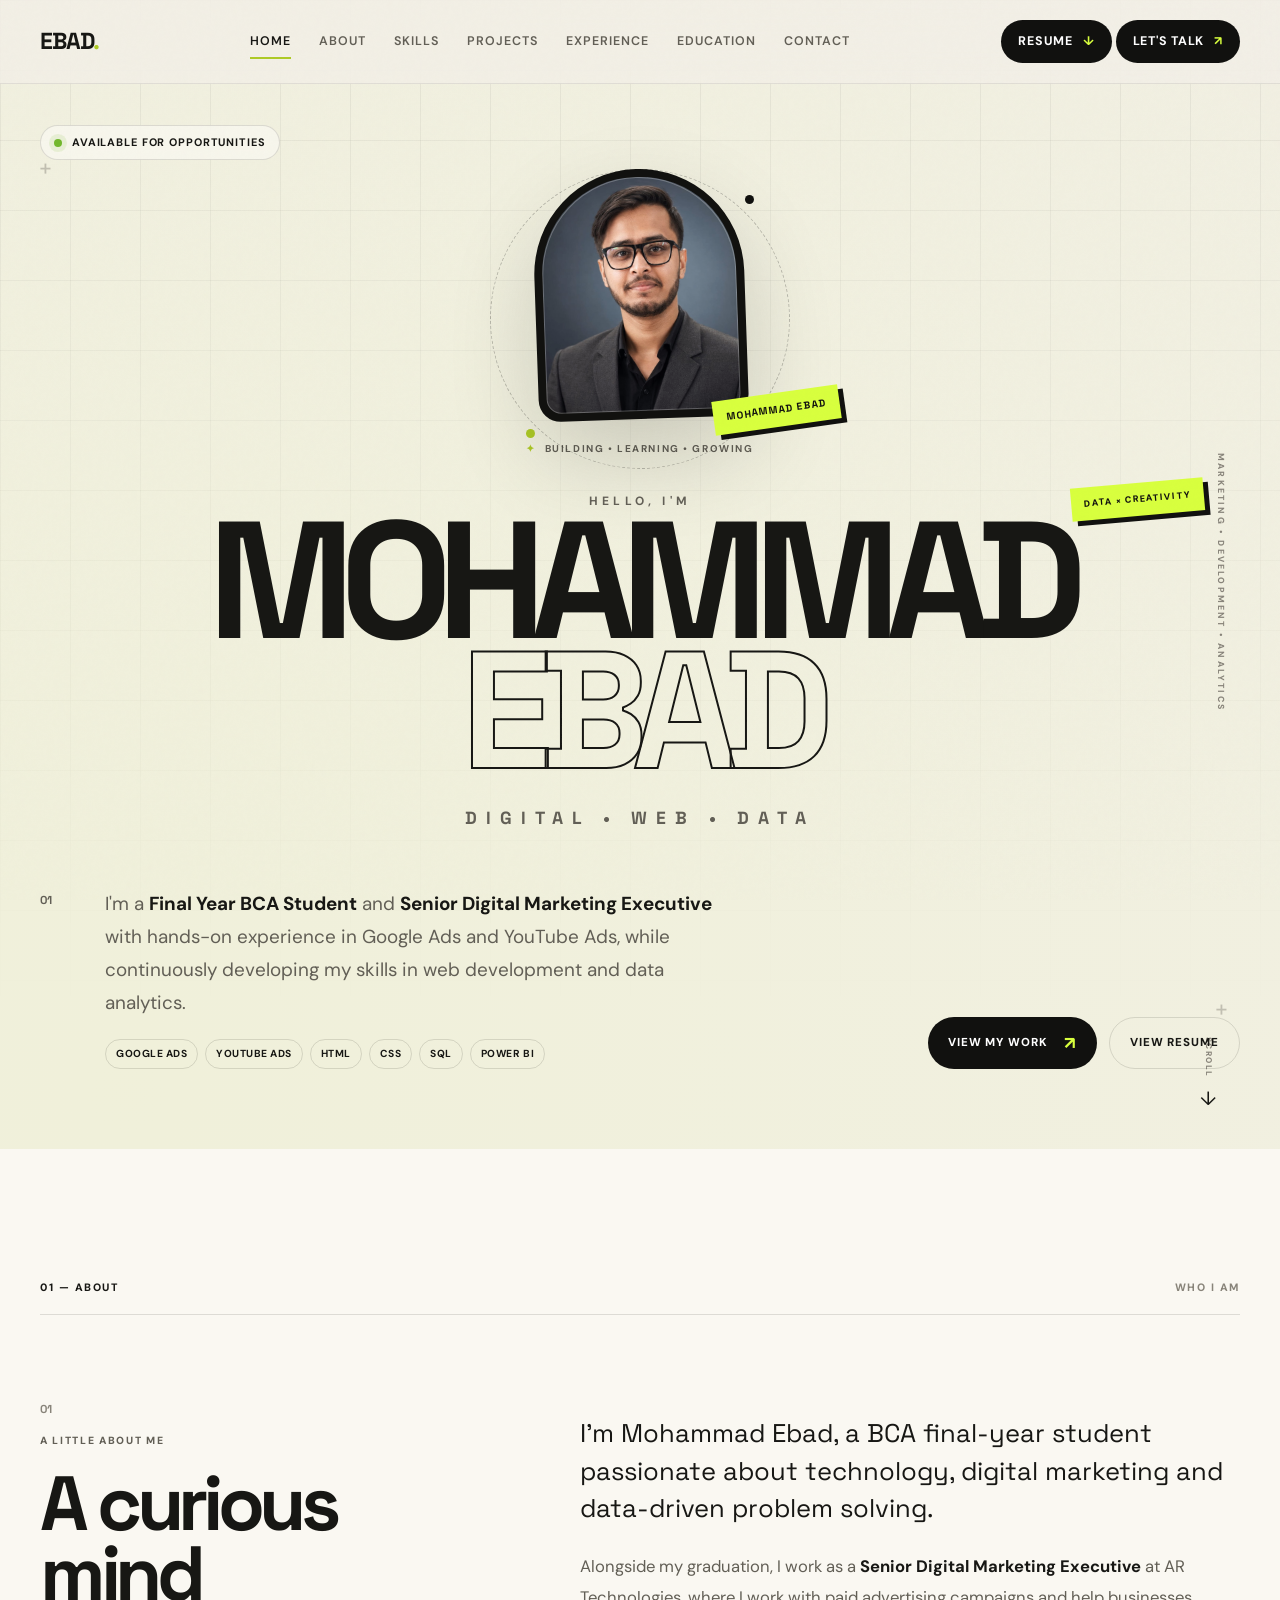
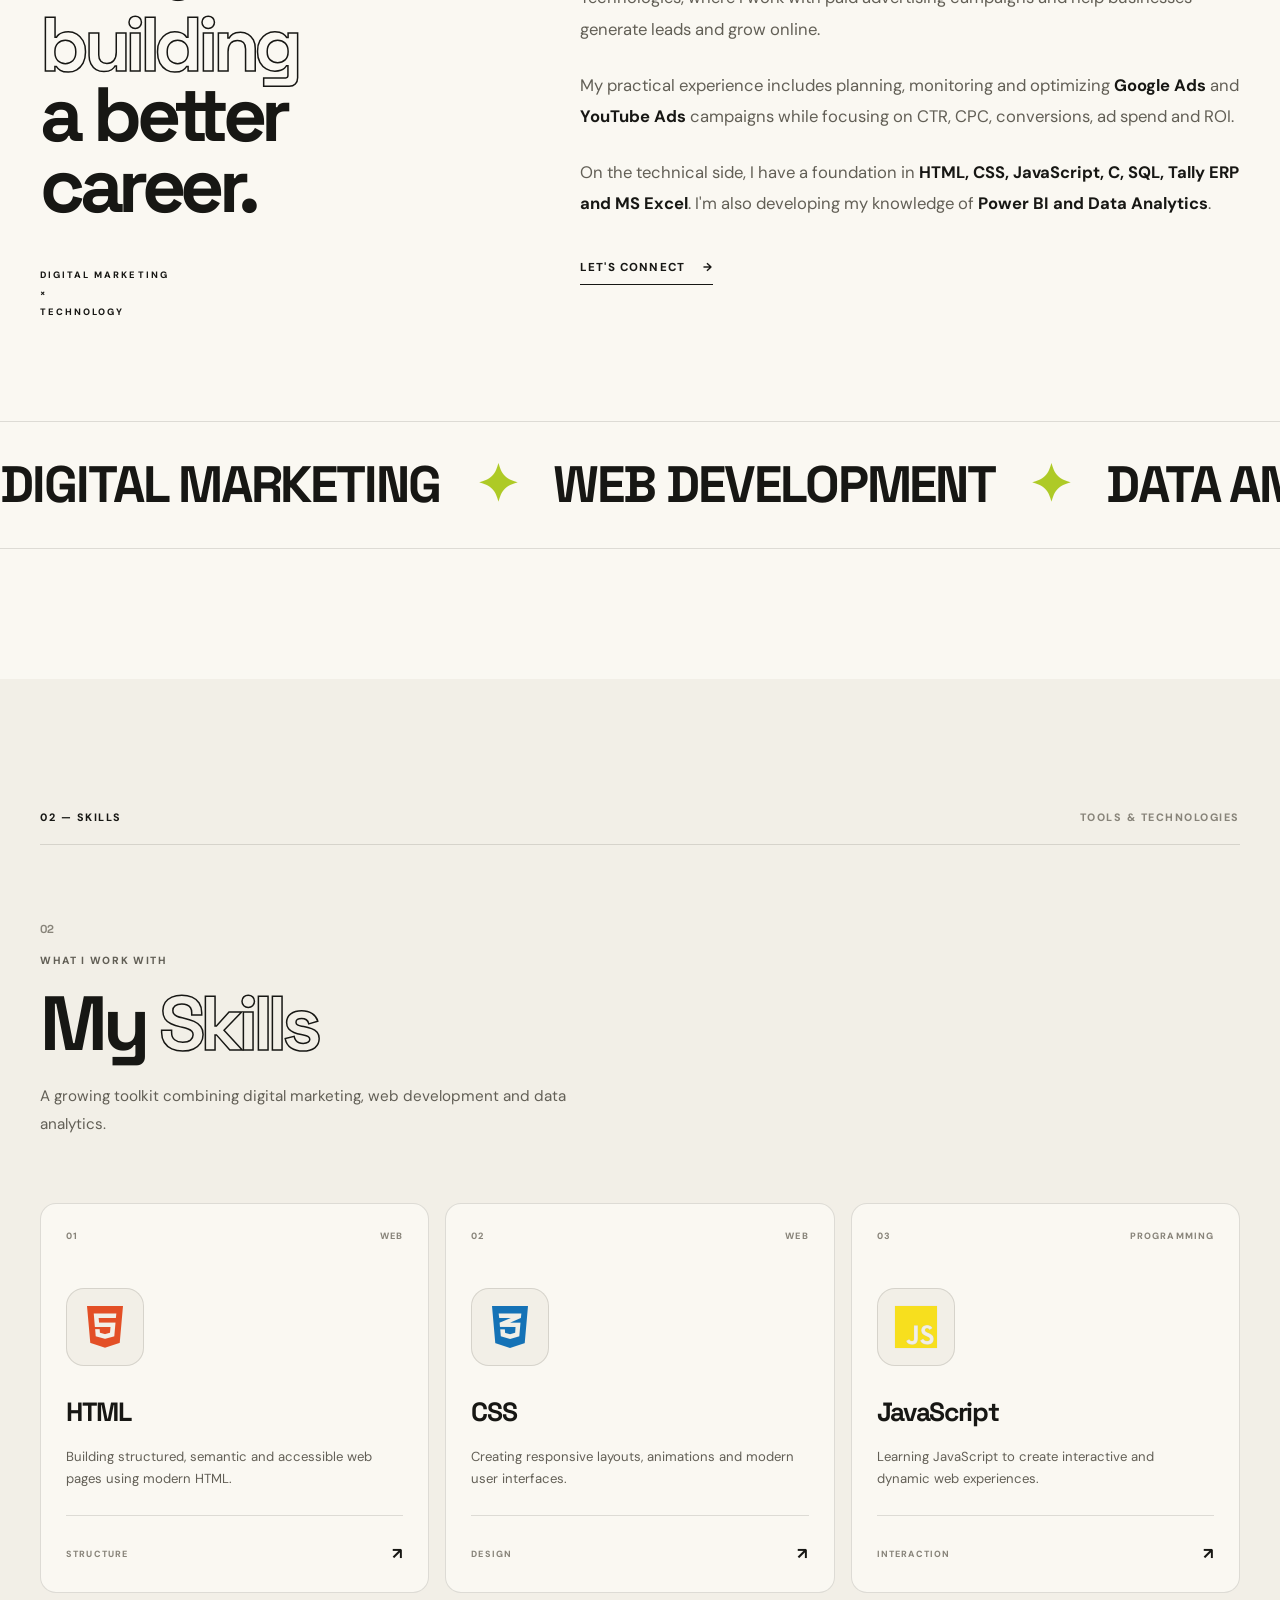
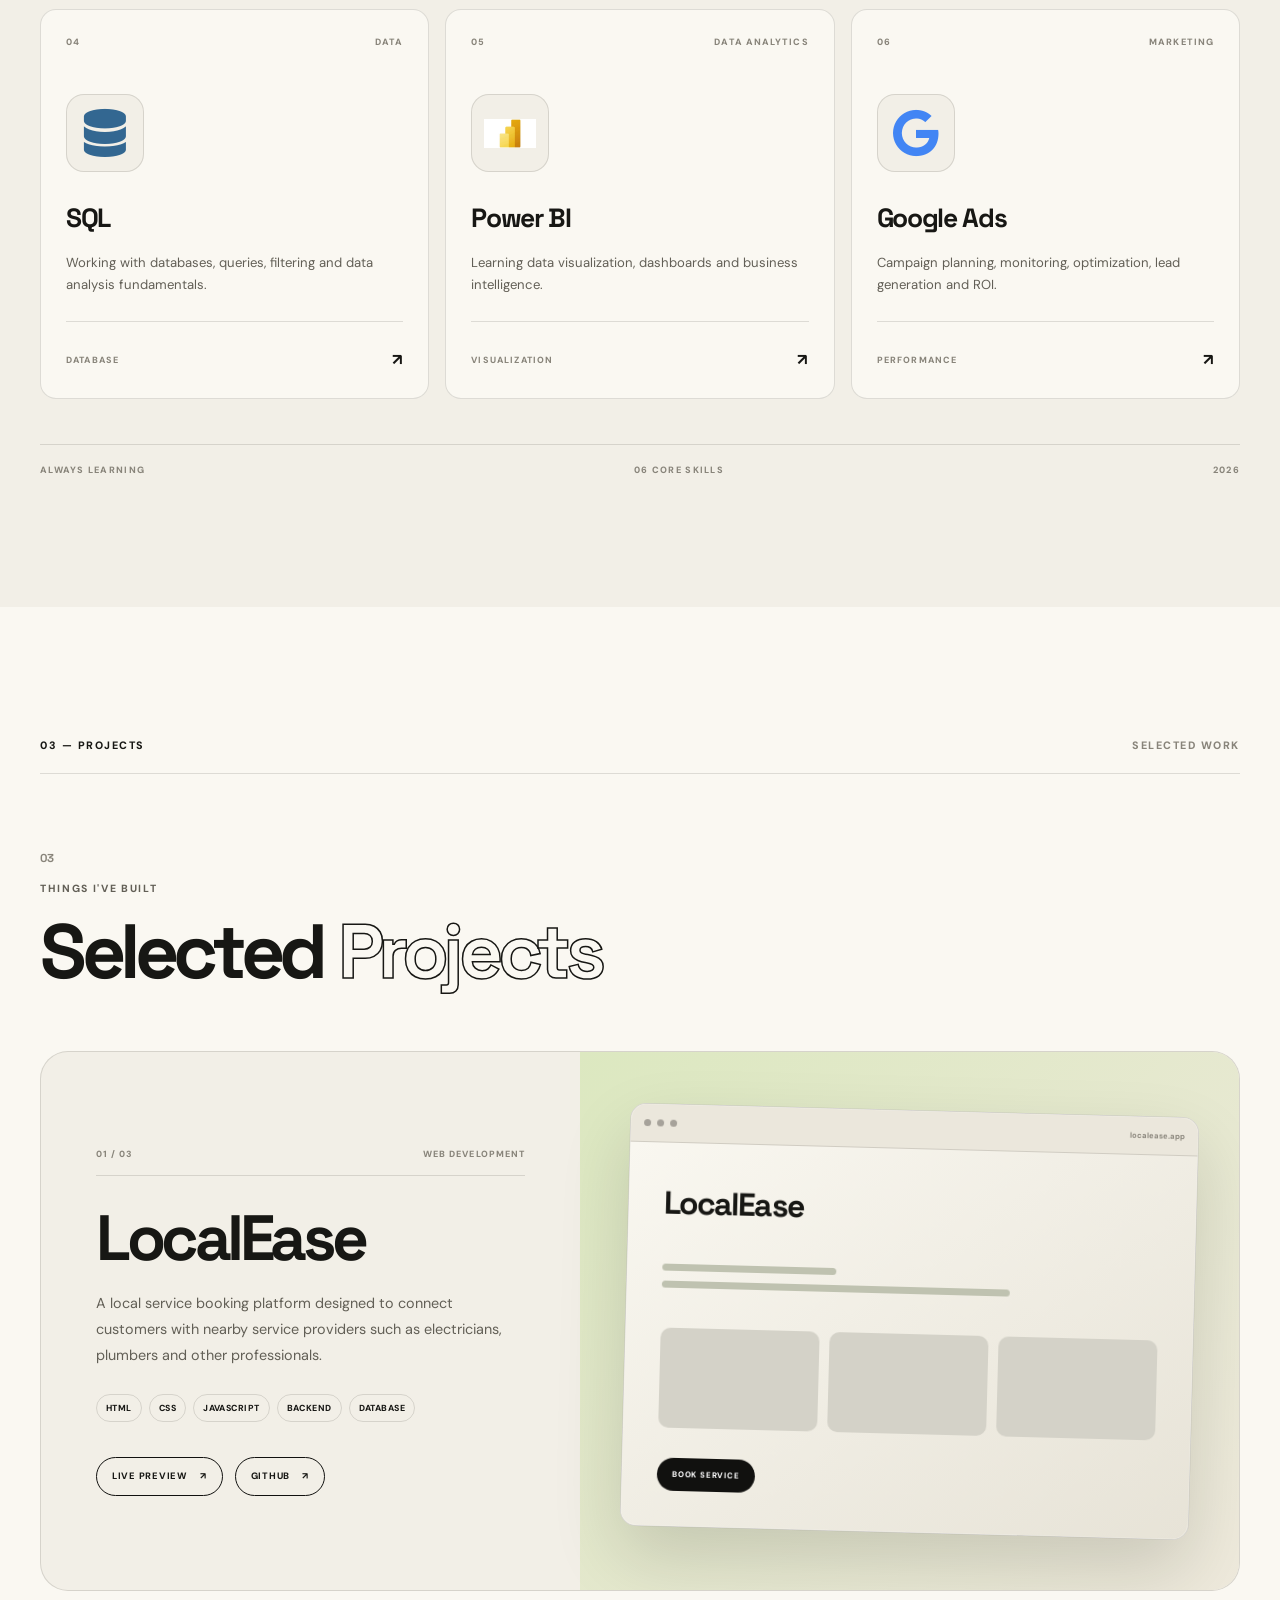
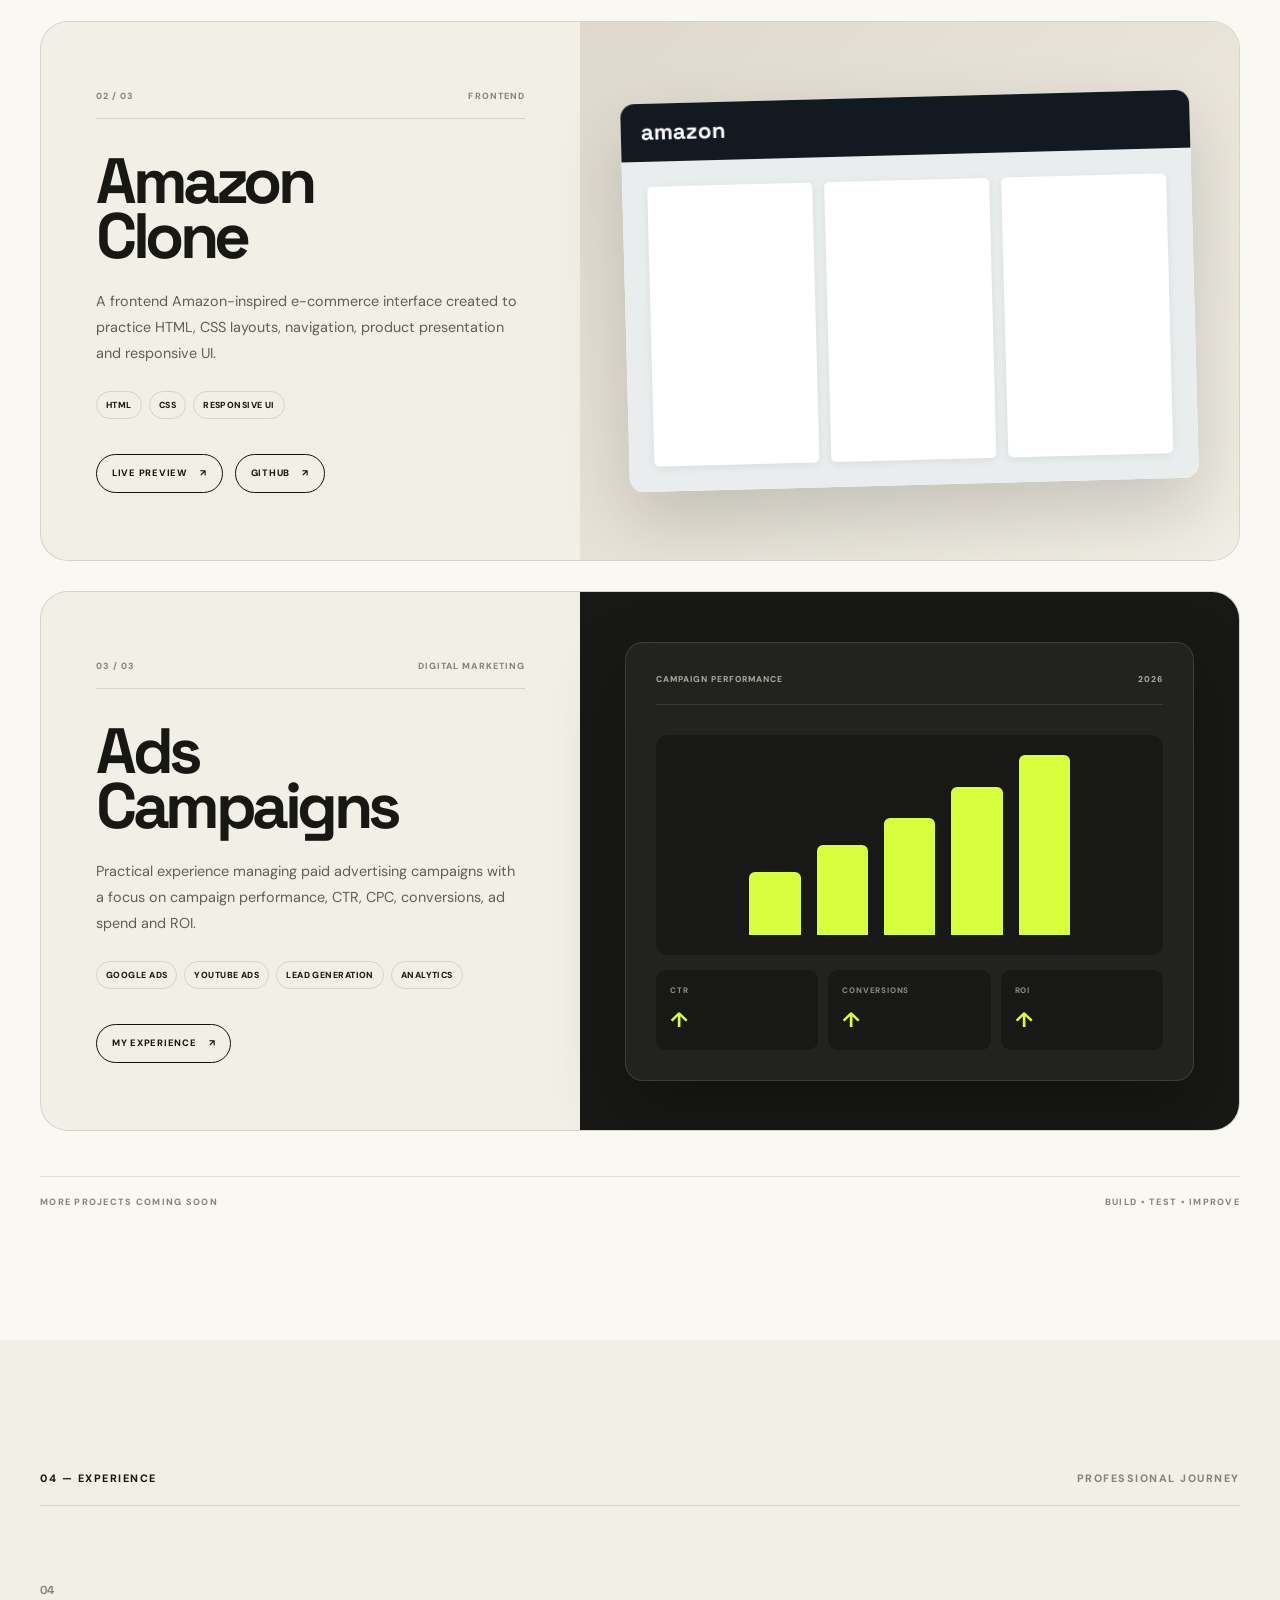
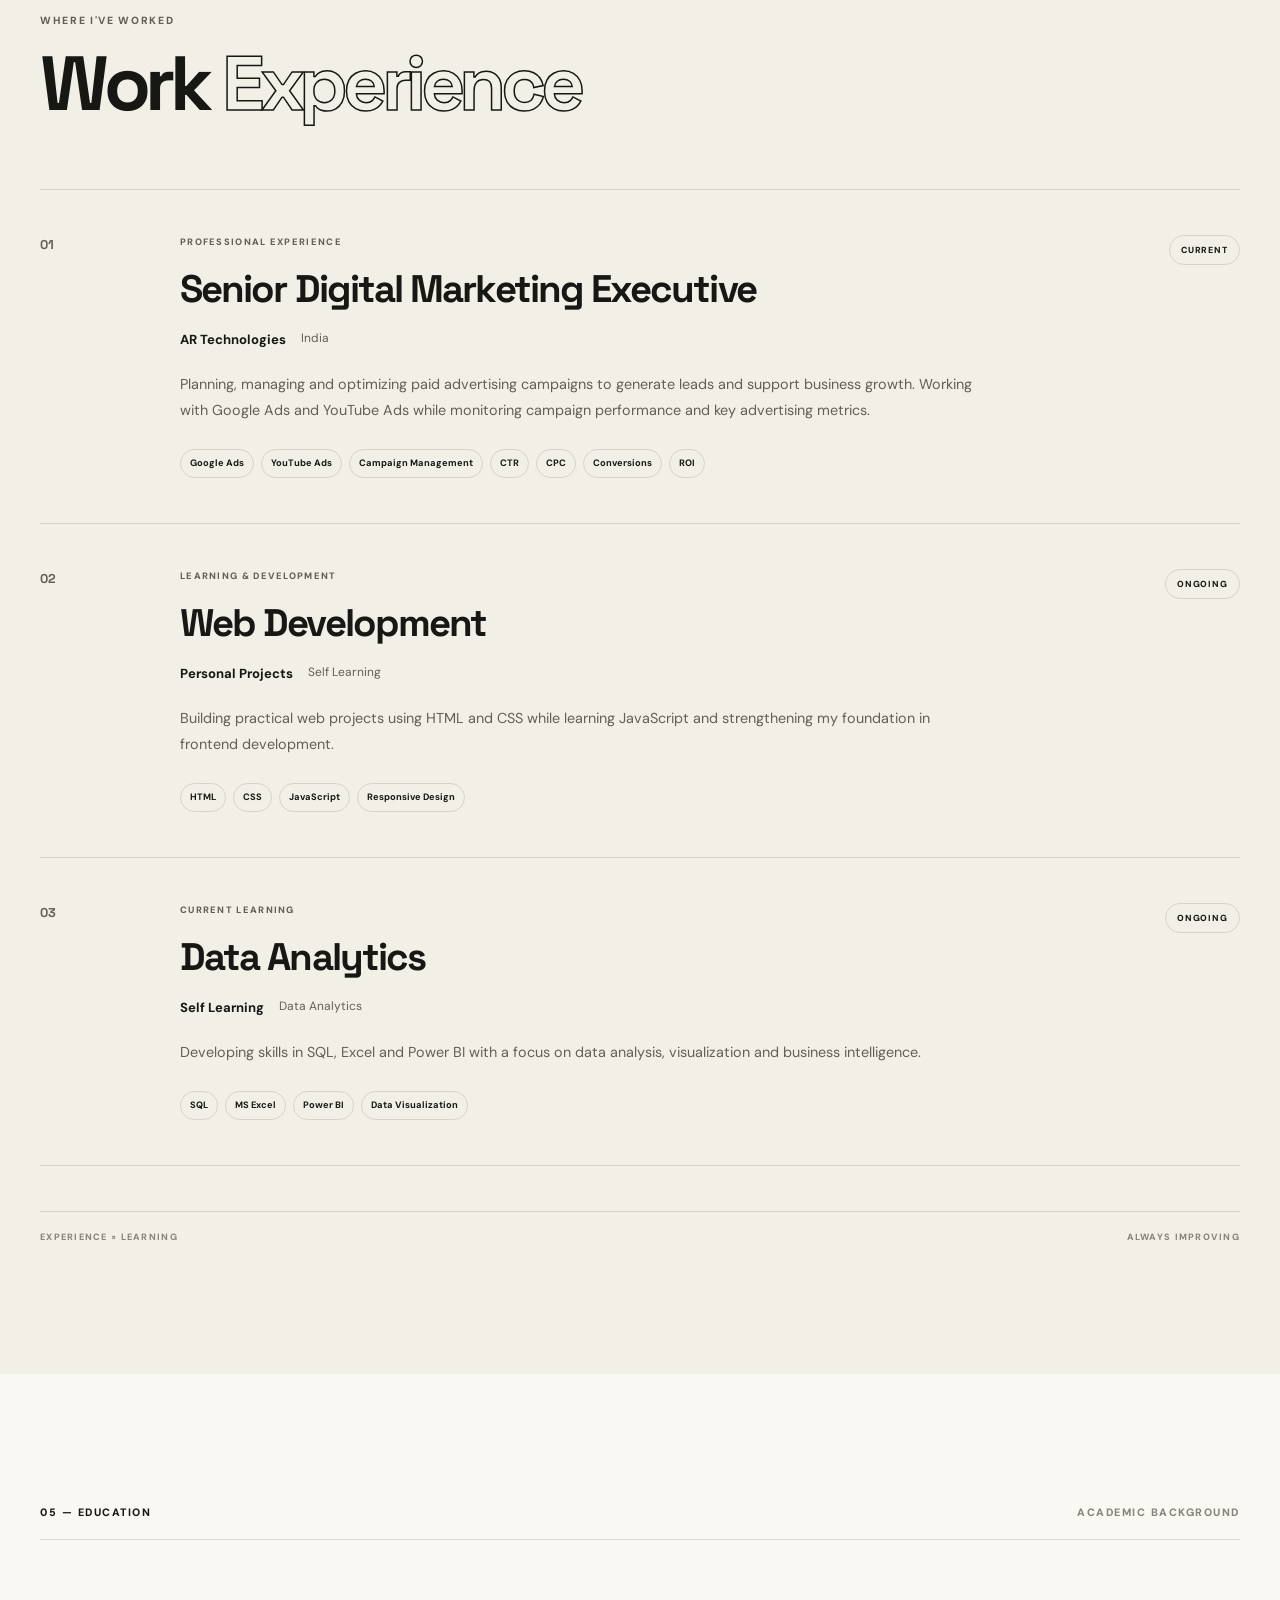
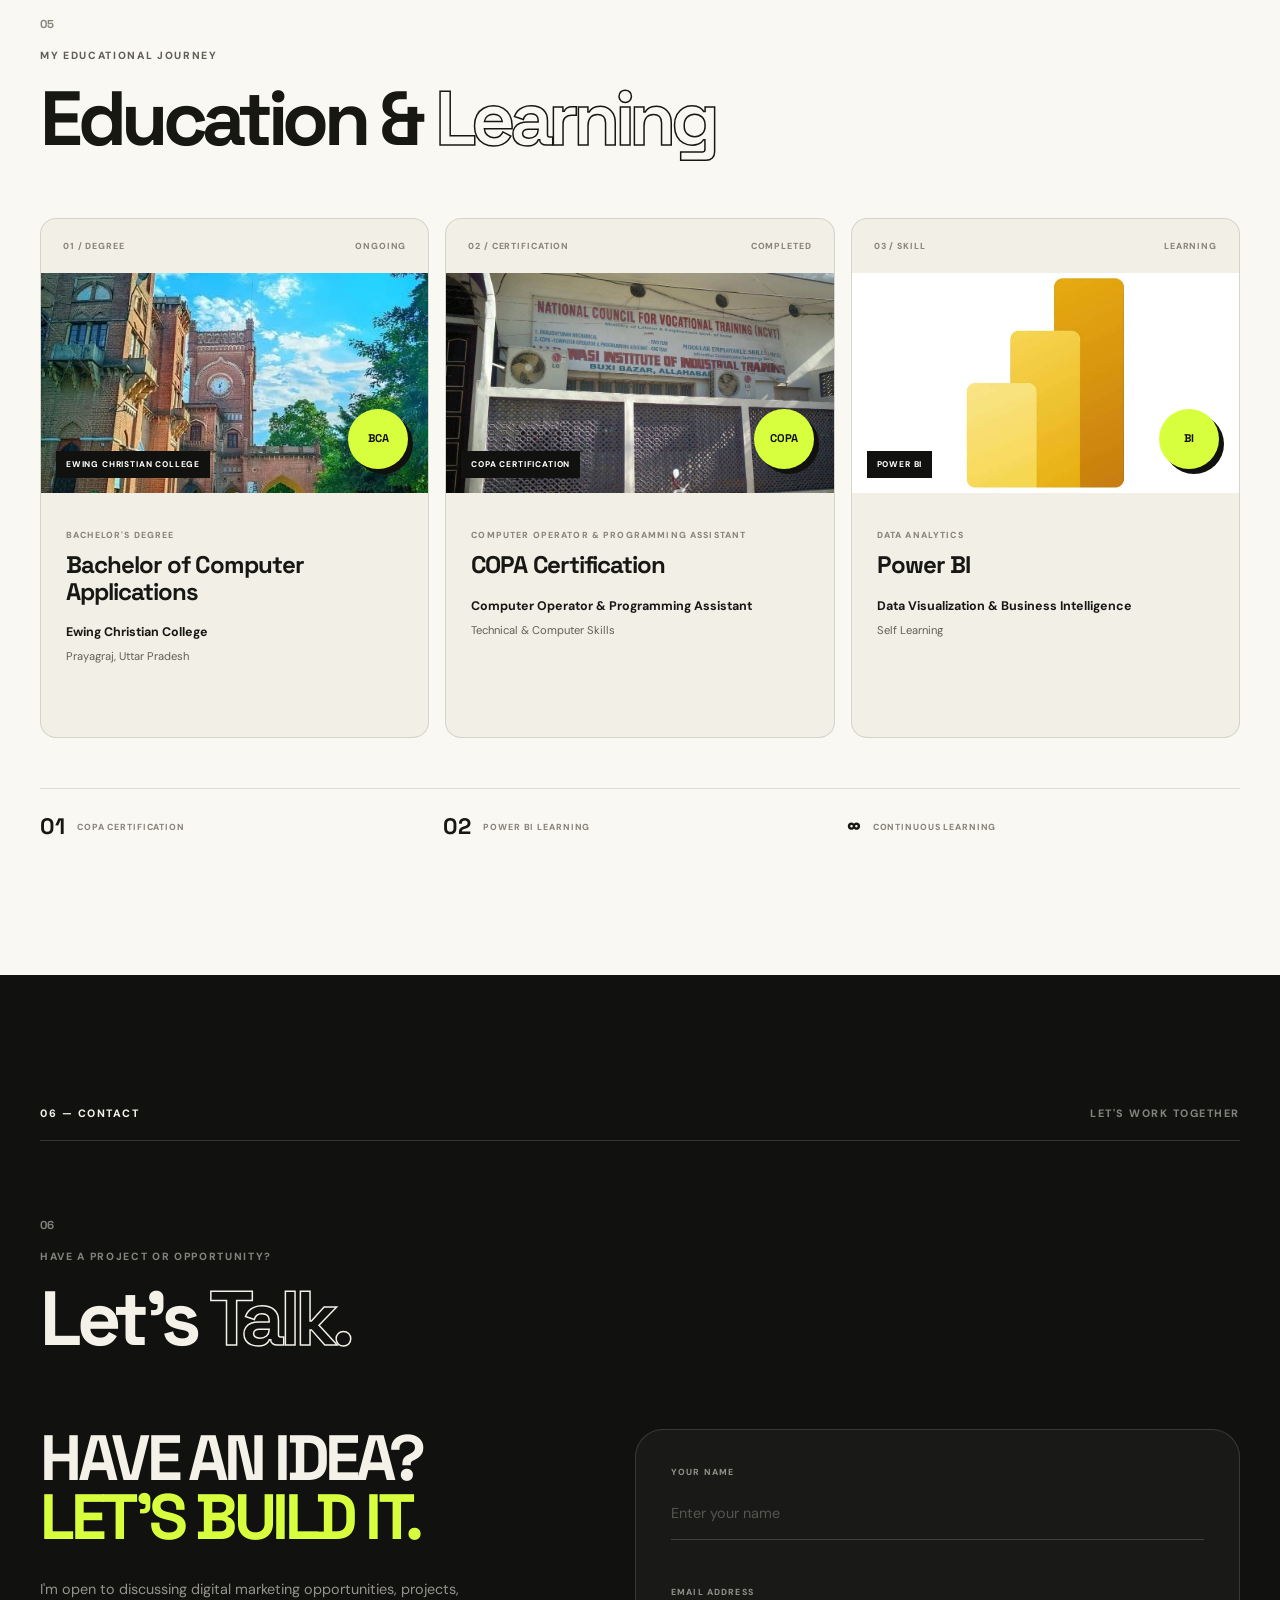
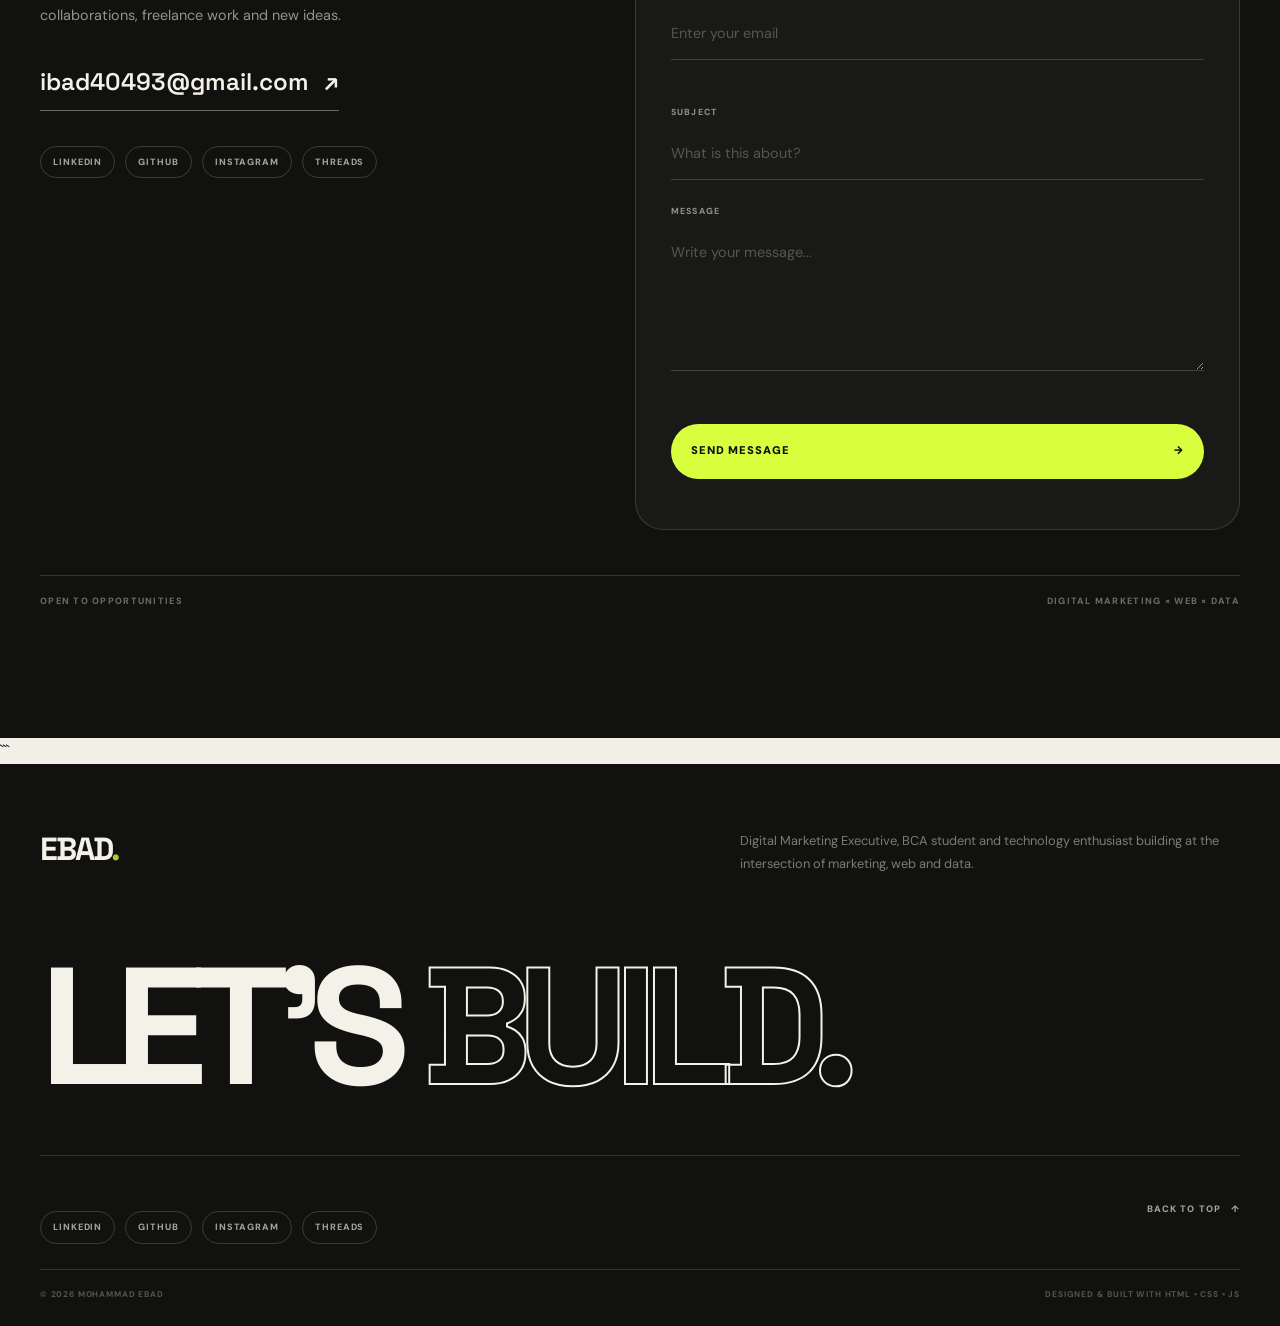
==== commit 9dc48b75: "Update portfolio SEO and contact form" ====
--- a/index.html
+++ b/index.html
@@ -3,86 +3,85 @@
 
 <head>
 
-    <!-- =====================================================
-         BASIC META
-    ====================================================== -->
-
-    <meta charset="UTF-8">
-
-    <meta name="viewport"
-          content="width=device-width, initial-scale=1.0">
-
-    <meta name="description"
-          content="Mohammad Ebad — Senior Digital Marketing Executive, BCA Final Year Student, Web Developer and Data Analytics Learner.">
-
-    <meta name="author"
-          content="Mohammad Ebad">
-
-    <meta name="keywords"
-          content="Mohammad Ebad, Digital Marketing Executive, Google Ads, YouTube Ads, BCA Student, Web Developer, Data Analytics, Power BI, SQL">
-
-    <meta name="robots"
-          content="index, follow">
-
-    <meta name="theme-color"
-          content="#f2efe7">
-
-    <meta name="color-scheme"
-          content="light">
-
-
-    <!-- =====================================================
-         OPEN GRAPH
-    ====================================================== -->
-
-    <meta property="og:type"
-          content="website">
-
-    <meta property="og:title"
-          content="Mohammad Ebad — Digital Marketing × Web × Data">
-
-    <meta property="og:description"
-          content="Senior Digital Marketing Executive, BCA Final Year Student, Web Developer and Data Analytics Learner.">
-
-    <meta property="og:image"
-          content="./images/profile.jpg.jpeg">
-
-    <meta property="og:image:alt"
-          content="Mohammad Ebad">
-
-    <meta property="og:site_name"
-          content="Mohammad Ebad Portfolio">
-
-
-    <!-- =====================================================
-         TWITTER
-    ====================================================== -->
-
-    <meta name="twitter:card"
-          content="summary_large_image">
-
-    <meta name="twitter:title"
-          content="Mohammad Ebad — Portfolio">
-
-    <meta name="twitter:description"
-          content="Digital Marketing × Web Development × Data Analytics">
-
-    <meta name="twitter:image"
-          content="./images/profile.jpg.jpeg">
-
-
-    <!-- =====================================================
-         TITLE
-    ====================================================== -->
-
-    <title>
-        Mohammad Ebad — Digital Marketing × Web × Data
-    </title>
-
-
-    <!-- =====================================================
-         FONTS
-    ====================================================== -->
+<!-- ======================================== BASIC META ====================================================== -->
+
+<meta charset="UTF-8">
+
+<meta name="viewport"
+      content="width=device-width, initial-scale=1.0">
+
+<meta name="description"
+      content="Mohammad Ebad — Senior Digital Marketing Executive and BCA Final Year Student with experience in Google Ads, YouTube Ads, web development, SQL, Power BI and data analytics.">
+
+<meta name="author"
+      content="Mohammad Ebad">
+
+<meta name="robots"
+      content="index, follow">
+
+<meta name="theme-color"
+      content="#f2efe7">
+
+<meta name="color-scheme"
+      content="light">
+
+
+<!-- ======================================== CANONICAL URL ======================================== -->
+
+<link rel="canonical"
+      href="https://mohammad-ebad786.github.io/mohammad-ebad-portfolio/">
+
+
+<!-- ======================================== OPEN GRAPH ======================================== -->
+
+<meta property="og:type"
+      content="website">
+
+<meta property="og:url"
+      content="https://mohammad-ebad786.github.io/mohammad-ebad-portfolio/">
+
+<meta property="og:title"
+      content="Mohammad Ebad — Digital Marketing × Web × Data">
+
+<meta property="og:description"
+      content="Senior Digital Marketing Executive and BCA Final Year Student with experience in Digital Marketing, Web Development and Data Analytics.">
+
+<meta property="og:image"
+      content="https://mohammad-ebad786.github.io/mohammad-ebad-portfolio/images/profile.jpg.jpeg">
+
+<meta property="og:image:alt"
+      content="Mohammad Ebad — Digital Marketing, Web Development and Data Analytics">
+
+<meta property="og:site_name"
+      content="Mohammad Ebad Portfolio">
+
+<meta property="og:locale"
+      content="en_IN">
+
+
+<!-- ======================================== TWITTER / X ======================================== -->
+
+<meta name="twitter:card"
+      content="summary_large_image">
+
+<meta name="twitter:title"
+      content="Mohammad Ebad — Digital Marketing × Web × Data">
+
+<meta name="twitter:description"
+      content="Senior Digital Marketing Executive and BCA Final Year Student specializing in Digital Marketing, Web Development and Data Analytics.">
+
+<meta name="twitter:image"
+      content="https://mohammad-ebad786.github.io/mohammad-ebad-portfolio/images/profile.jpg.jpeg">
+
+
+<!-- ======================================== TITLE ======================================== -->
+
+<title>
+    Mohammad Ebad — Digital Marketing × Web × Data
+</title>
+
+
+    <!-- ====================================== FONTS ==================================================== -->
 
     <link rel="preconnect"
           href="https://fonts.googleapis.com">
@@ -95,9 +94,7 @@
           rel="stylesheet">
 
 
-    <!-- =====================================================
-         FONT AWESOME
-    ====================================================== -->
+    <!-- ======================================== FONT AWESOME ================================================= -->
 
     <link rel="stylesheet"
           href="https://cdnjs.cloudflare.com/ajax/libs/font-awesome/6.5.2/css/all.min.css"
@@ -105,17 +102,13 @@
           referrerpolicy="no-referrer">
 
 
-    <!-- =====================================================
-         MAIN CSS
-    ====================================================== -->
+    <!-- =========================================== MAIN CSS ============================================ -->
 
     <link rel="stylesheet"
           href="./style.css">
 
 
-    <!-- =====================================================
-         SKILL LOGO COLORS
-    ====================================================== -->
+    <!-- ======================================== SKILL LOGO COLORS ============================================== -->
 
     <style>
 
@@ -160,15 +153,75 @@
 
     </style>
 
+
+    <style>
+        /* =========================================================
+           MOBILE NAV ACTIONS
+           ========================================================= */
+
+        .mobile-nav-actions {
+            display:
+                none;
+        }
+
+        @media (max-width: 800px) {
+
+            .nav-links .mobile-nav-actions {
+                display:
+                    flex;
+
+                flex-direction:
+                    column;
+
+                gap:
+                    8px;
+
+                margin-top:
+                    12px;
+
+                padding-top:
+                    12px;
+
+                border-top:
+                    1px solid var(--line);
+            }
+
+            .nav-links .mobile-nav-actions .nav-button {
+                display:
+                    flex !important;
+
+                width:
+                    100%;
+
+                min-height:
+                    44px;
+
+                align-items:
+                    center;
+
+                justify-content:
+                    space-between;
+
+                padding:
+                    12px 14px;
+
+                border:
+                    1px solid var(--line);
+
+                border-radius:
+                    10px;
+            }
+
+        }
+    </style>
+
 </head>
 
 
 <body>
 
 
-<!-- =====================================================
-     PAGE LOADER
-====================================================== -->
+<!-- ======================================= PAGE LOADER ============================================= -->
 
 <div class="page-loader"
      id="pageLoader"
@@ -187,9 +240,7 @@
 </div>
 
 
-<!-- =====================================================
-     DECORATIVE BACKGROUND
-====================================================== -->
+<!-- ========================================== DECORATIVE BACKGROUND =========================================== -->
 
 <div class="page-noise"
      aria-hidden="true"></div>
@@ -198,9 +249,7 @@
      aria-hidden="true"></div>
 
 
-<!-- =====================================================
-     NAVIGATION
-====================================================== -->
+<!-- =================================== NAVIGATION ============================================ -->
 
 <header class="navbar"
         id="navbar">
@@ -247,14 +296,50 @@
             Contact
         </a>
 
+
+        <div class="mobile-nav-actions">
+
+            <a href="./resume/Mohammad-Ebad-Resume.pdf"
+               class="nav-button"
+               target="_blank"
+               rel="noopener noreferrer"
+               aria-label="Open Mohammad Ebad resume">
+
+                <span>
+                    Resume
+                </span>
+
+                <span class="nav-button-arrow"
+                      aria-hidden="true">
+                    ↓
+                </span>
+
+            </a>
+
+
+            <a href="#contact"
+               class="nav-button">
+
+                <span>
+                    Let's Talk
+                </span>
+
+                <span class="nav-button-arrow"
+                      aria-hidden="true">
+                    ↗
+                </span>
+
+            </a>
+
+        </div>
+
+
     </nav>
 
 
     <div class="nav-actions">
 
-        <!-- =================================================
-             RESUME
-        ================================================== -->
+        <!-- ================================= RESUME ========================================= -->
 
         <a href="./resume/Mohammad-Ebad-Resume.pdf"
            class="nav-button"
@@ -274,9 +359,7 @@
         </a>
 
 
-        <!-- =================================================
-             CONTACT
-        ================================================== -->
+        <!-- ==================================== CONTACT ========================================== -->
 
         <a href="#contact"
            class="nav-button">
@@ -311,16 +394,12 @@
 </header>
 
 
-<!-- =====================================================
-     MAIN
-====================================================== -->
+<!-- =================================== MAIN ============================================== -->
 
 <main>
 
 
-<!-- =====================================================
-     HERO
-====================================================== -->
+<!-- ======================================= HERO ========================================= -->
 
 <section class="hero"
          id="home"
@@ -353,9 +432,7 @@
     </div>
 
 
-    <!-- =================================================
-         PROFILE
-    ================================================== -->
+    <!-- =============================== PROFILE =========================================== -->
 
     <div class="hero-profile">
 
@@ -390,9 +467,7 @@
     </div>
 
 
-    <!-- =================================================
-         HERO TITLE
-    ================================================== -->
+    <!-- =================================== HERO TITLE ========================================= -->
 
     <div class="hero-heading">
 
@@ -417,9 +492,7 @@
     </div>
 
 
-    <!-- =================================================
-         HERO BOTTOM
-    ================================================== -->
+    <!-- ================================== HERO BOTTOM ====================================== -->
 
     <div class="hero-bottom">
 
@@ -477,9 +550,7 @@
             </a>
 
 
-            <!-- =================================================
-                 RESUME
-            ================================================== -->
+            <!-- ================================ RESUME ========================================= -->
 
             <a href="./resume/Mohammad-Ebad-Resume.pdf"
                class="secondary-btn"
@@ -527,9 +598,7 @@
 </section>
 
 
-<!-- =====================================================
-     ABOUT
-====================================================== -->
+<!-- ======================================= ABOUT ============================================ -->
 
 <section class="about section"
          id="about"
@@ -680,9 +749,7 @@
 </section>
 
 
-<!-- =====================================================
-     SKILLS
-====================================================== -->
+<!-- ======================================== SKILLS =========================================== -->
 
 <section class="skills section"
          id="skills"
@@ -1009,9 +1076,7 @@
 </section>
 
 
-<!-- =====================================================
-     PROJECTS
-====================================================== -->
+<!-- =================================== PROJECTS ========================================== -->
 
 <section class="projects section"
          id="projects"
@@ -1052,9 +1117,7 @@
     </div>
 
 
-    <!-- =================================================
-         PROJECT 01 — LOCALEASE
-    ================================================== -->
+    <!-- ===================================== PROJECT 01 — LOCALEASE ============================================ -->
 
     <article class="project-card">
 
@@ -1187,9 +1250,7 @@
     </article>
 
 
-    <!-- =================================================
-         PROJECT 02 — AMAZON CLONE
-    ================================================== -->
+    <!-- ================================ PROJECT 02 — AMAZON CLONE ========================================= -->
 
     <article class="project-card">
 
@@ -1300,9 +1361,7 @@
     </article>
 
 
-    <!-- =================================================
-         PROJECT 03 — ADS CAMPAIGNS
-    ================================================== -->
+    <!-- ==================================== PROJECT 03 — ADS CAMPAIGNS ========================================= -->
 
     <article class="project-card">
 
@@ -1461,9 +1520,7 @@
 </section>
 
 
-<!-- =====================================================
-     EXPERIENCE
-====================================================== -->
+<!-- ================================== EXPERIENCE =========================================== -->
 
 <section class="experience section"
          id="experience"
@@ -1738,9 +1795,7 @@
 </section>
 
 
-<!-- =====================================================
-     EDUCATION
-====================================================== -->
+<!-- ======================================== EDUCATION ======================================== -->
 
 <section class="education section"
          id="education"
@@ -2012,9 +2067,8 @@
 </section>
 
 
-<!-- =====================================================
-     CONTACT
-====================================================== -->
+<!-- ====================================== CONTACT FORM =========================================== -->
+
 
 <section class="contact section"
          id="contact"
@@ -2058,6 +2112,8 @@
 
     <div class="contact-content">
 
+
+        <!-- ================================= CONTACT INTRO ================================= -->
 
         <div class="contact-intro">
 
@@ -2144,9 +2200,29 @@
         </div>
 
 
+        <!-- ================================= CONTACT FORM — WEB3FORMS ==================================== -->
+
         <form class="contact-form"
               id="contactForm"
-              novalidate>
+              action="https://api.web3forms.com/submit"
+              method="POST">
+
+            <!-- Web3Forms Access Key -->
+
+            <input type="hidden"
+                   name="access_key"
+                   value="f87ac971-665c-43d7-a2ff-12ffdfc50d56">
+
+
+            <!-- Web3Forms Honeypot -->
+
+            <input type="checkbox"
+                   name="botcheck"
+                   class="hidden"
+                   style="display:none;">
+
+
+            <!-- NAME -->
 
             <div class="form-group">
 
@@ -2169,6 +2245,8 @@
             </div>
 
 
+            <!-- EMAIL -->
+
             <div class="form-group">
 
                 <label for="email">
@@ -2190,6 +2268,8 @@
             </div>
 
 
+            <!-- SUBJECT -->
+
             <div class="form-group">
 
                 <label for="subject">
@@ -2205,6 +2285,8 @@
             </div>
 
 
+            <!-- MESSAGE -->
+
             <div class="form-group">
 
                 <label for="message">
@@ -2225,8 +2307,11 @@
             </div>
 
 
+            <!-- SUBMIT -->
+
             <button type="submit"
-                    class="contact-submit">
+                    class="contact-submit"
+                    id="contactSubmit">
 
                 <span>
                     Send Message
@@ -2238,6 +2323,8 @@
 
             </button>
 
+
+            <!-- FORM STATUS -->
 
             <p class="form-status"
                id="formStatus"
@@ -2250,6 +2337,8 @@
     </div>
 
 
+    <!-- =========================== CONTACT BOTTOM ========================================== -->
+
     <div class="contact-bottom">
 
         <span>
@@ -2265,11 +2354,11 @@
 </section>
 
 </main>
-
-
-<!-- =====================================================
-     FOOTER
-====================================================== -->
+```
+
+
+
+<!-- =================================== FOOTER ============================================= -->
 
 <footer class="footer">
 
@@ -2379,9 +2468,7 @@
 </footer>
 
 
-<!-- =====================================================
-     JAVASCRIPT
-====================================================== -->
+<!-- =========================================== JAVASCRIPT ========================================= -->
 
 <script src="./script.js"
         defer>
@@ -2390,4 +2477,4 @@
 
 </body>
 
-</html>+</html>
--- a/style.css
+++ b/style.css
@@ -1,13 +1,7 @@
-/* =========================================================
-   MOHAMMAD EBAD — PERSONAL PORTFOLIO
-   PREMIUM EDITORIAL / DIGITAL PORTFOLIO
-   COMPLETE POLISHED CSS
-   ========================================================= */
-
-
-/* =========================================================
-   01. DESIGN SYSTEM
-   ========================================================= */
+/* ================================== MOHAMMAD EBAD — PERSONAL PORTFOLIO ================================================ */
+
+
+/* =============================== 01. DESIGN SYSTEM ============================================ */
 
 :root {
     --bg: #f2efe7;
@@ -55,9 +49,7 @@
 }
 
 
-/* =========================================================
-   02. RESET
-   ========================================================= */
+/* ================================== 02. RESET ================================= */
 
 *,
 *::before,
@@ -135,9 +127,7 @@
 }
 
 
-/* =========================================================
-   03. GLOBAL LAYOUT
-   ========================================================= */
+/* ======================================= 03. GLOBAL LAYOUT ======================================= */
 
 main {
     width: 100%;
@@ -168,17 +158,7 @@
 }
 
 
-/* IMPORTANT:
-   No global "section > *" width rule.
-   This prevents decorative/absolute elements,
-   grids and pseudo-layouts from creating unwanted
-   lines or width conflicts.
-*/
-
-
-/* =========================================================
-   04. SECTION LABEL
-   ========================================================= */
+/* ========================================== 04. SECTION LABEL ============================================== */
 
 .section-label {
     width: min(
@@ -208,9 +188,7 @@
 }
 
 
-/* =========================================================
-   05. SCROLLBAR
-   ========================================================= */
+/* =========================================== 05. SCROLLBAR ========================================= */
 
 ::-webkit-scrollbar {
     width: 9px;
@@ -230,9 +208,7 @@
 }
 
 
-/* =========================================================
-   06. PAGE NOISE
-   ========================================================= */
+/* =========================================== 06. PAGE NOISE ============================================ */
 
 .page-noise {
     position: fixed;
@@ -254,9 +230,7 @@
 }
 
 
-/* =========================================================
-   07. CURSOR GLOW
-   ========================================================= */
+/* ============================================= 07. CURSOR GLOW ========================================== */
 
 .cursor-glow {
     position: fixed;
@@ -291,9 +265,7 @@
 }
 
 
-/* =========================================================
-   08. NAVBAR
-   ========================================================= */
+/* ================================== 08. NAVBAR =================================== */
 
 .navbar {
     position: fixed;
@@ -339,9 +311,7 @@
 }
 
 
-/* =========================================================
-   09. LOGO
-   ========================================================= */
+/* ===================================== 09. LOGO ======================================= */
 
 .logo,
 .footer-logo,
@@ -374,9 +344,7 @@
 }
 
 
-/* =========================================================
-   10. NAV LINKS
-   ========================================================= */
+/* ======================================= 10. NAV LINKS =========================================== */
 
 .nav-links {
     display: flex;
@@ -430,9 +398,7 @@
 }
 
 
-/* =========================================================
-   11. NAV BUTTON
-   ========================================================= */
+/* ========================================= 11. NAV BUTTON ======================================== */
 
 .nav-button {
     display: inline-flex;
@@ -470,9 +436,7 @@
 }
 
 
-/* =========================================================
-   12. MOBILE MENU
-   ========================================================= */
+/* ================================== 12. MOBILE MENU ============================================== */
 
 .menu-btn {
     display: none;
@@ -521,9 +485,7 @@
 }
 
 
-/* =========================================================
-   13. HERO
-   ========================================================= */
+/* ================================== 13. HERO ========================================= */
 
 .hero {
     position: relative;
@@ -542,9 +504,7 @@
 }
 
 
-/* =========================================================
-   14. HERO GRID
-   ========================================================= */
+/* ================================ 14. HERO GRID ======================================= */
 
 .hero-grid {
     position: absolute;
@@ -580,9 +540,7 @@
 }
 
 
-/* =========================================================
-   15. HERO CORNERS
-   ========================================================= */
+/* ========================================= 15. HERO CORNERS =========================================== */
 
 .hero-corner {
     position: absolute;
@@ -609,9 +567,7 @@
 }
 
 
-/* =========================================================
-   16. HERO BADGE
-   ========================================================= */
+/* ============================================= 16. HERO BADGE ============================================= */
 
 .hero-badge {
     position: absolute;
@@ -686,9 +642,7 @@
 }
 
 
-/* =========================================================
-   17. HERO PROFILE
-   ========================================================= */
+/* ================================= 17. HERO PROFILE ============================================= */
 
 .hero-profile {
     position: relative;
@@ -727,9 +681,7 @@
 }
 
 
-/* =========================================================
-   18. PROFILE ORBIT
-   ========================================================= */
+/* ======================================== 18. PROFILE ORBIT ============================================ */
 
 .profile-orbit {
     position: absolute;
@@ -781,9 +733,7 @@
 }
 
 
-/* =========================================================
-   19. PROFILE FRAME
-   ========================================================= */
+/* ====================================== 19. PROFILE FRAME =============================================== */
 
 .profile-frame {
     position: relative;
@@ -866,9 +816,7 @@
 }
 
 
-/* =========================================================
-   20. PROFILE LABEL
-   ========================================================= */
+/* ===================================== 20. PROFILE LABEL ============================================ */
 
 .profile-label {
     position: absolute;
@@ -920,9 +868,7 @@
 }
 
 
-/* =========================================================
-   21. HERO HEADING
-   ========================================================= */
+/* ====================================== 21. HERO HEADING ========================================== */
 
 .hero-heading {
     position: relative;
@@ -1019,9 +965,7 @@
 }
 
 
-/* =========================================================
-   22. HERO BOTTOM
-   ========================================================= */
+/* ======================================== 22. HERO BOTTOM ======================================= */
 
 .hero-bottom {
     position: relative;
@@ -1087,9 +1031,7 @@
 }
 
 
-/* =========================================================
-   23. HERO TAGS
-   ========================================================= */
+/* ======================================= 23. HERO TAGS ========================================== */
 
 .hero-tags {
     display: flex;
@@ -1134,9 +1076,7 @@
 }
 
 
-/* =========================================================
-   24. HERO ACTIONS
-   ========================================================= */
+/* ========================================== 24. HERO ACTIONS ======================================== */
 
 .hero-actions {
     display: flex;
@@ -1212,9 +1152,7 @@
 }
 
 
-/* =========================================================
-   25. HERO DECORATIONS
-   ========================================================= */
+/* ================================================ 25. HERO DECORATIONS ============================================= */
 
 .hero-sticker {
     position: absolute;
@@ -1297,9 +1235,7 @@
 }
 
 
-/* =========================================================
-   26. ABOUT
-   ========================================================= */
+/* ============================================= 26. ABOUT ========================================== */
 
 .about {
     background:
@@ -1516,9 +1452,7 @@
 }
 
 
-/* =========================================================
-   27. SKILLS
-   ========================================================= */
+/* ========================================== 27. SKILLS ============================================= */
 
 .skills {
     background:
@@ -1750,9 +1684,7 @@
 }
 
 
-/* =========================================================
-   28. COMMON FOOTER ROW
-   ========================================================= */
+/* ============================================ 28. COMMON FOOTER ROW ========================================= */
 
 .skills-footer,
 .projects-footer,
@@ -1788,9 +1720,7 @@
 }
 
 
-/* =========================================================
-   29. PROJECTS
-   ========================================================= */
+/* ======================================== 29. PROJECTS ============================================ */
 
 .projects {
     background:
@@ -2000,9 +1930,7 @@
 }
 
 
-/* =========================================================
-   30. PROJECT VISUALS
-   ========================================================= */
+/* =========================================== 30. PROJECT VISUALS ======================================= */
 
 .project-visual {
     min-height: 100%;
@@ -2043,9 +1971,7 @@
 }
 
 
-/* =========================================================
-   31. BROWSER MOCKUP
-   ========================================================= */
+/* ===================================== 31. BROWSER MOCKUP ================================= */
 
 .visual-browser {
     width: 100%;
@@ -2233,9 +2159,7 @@
 }
 
 
-/* =========================================================
-   32. AMAZON MOCKUP
-   ========================================================= */
+/* ================================== 32. AMAZON MOCKUP ======================================== */
 
 .amazon-layout {
     width:
@@ -2336,9 +2260,7 @@
 }
 
 
-/* =========================================================
-   33. ADS DASHBOARD
-   ========================================================= */
+/* ====================================== 33. ADS DASHBOARD ======================================= */
 
 .ads-dashboard {
     width:
@@ -2534,9 +2456,7 @@
 }
 
 
-/* =========================================================
-   34. EXPERIENCE
-   ========================================================= */
+/* =================================== 34. EXPERIENCE ======================================= */
 
 .experience {
     background:
@@ -2746,9 +2666,7 @@
 }
 
 
-/* =========================================================
-   35. EDUCATION
-   ========================================================= */
+/* ============================================ 35. EDUCATION ============================================ */
 
 .education {
     background:
@@ -3066,9 +2984,7 @@
 }
 
 
-/* =========================================================
-   36. CONTACT
-   ========================================================= */
+/* ========================================= 36. CONTACT ====================================== */
 
 .contact {
     background:
@@ -3272,9 +3188,7 @@
 }
 
 
-/* =========================================================
-   37. CONTACT FORM
-   ========================================================= */
+/* ============================================ 37. CONTACT FORM ========================================= */
 
 .contact-form {
     padding:
@@ -3452,9 +3366,7 @@
 }
 
 
-/* =========================================================
-   38. CONTACT BOTTOM
-   ========================================================= */
+/* =========================================== 38. CONTACT BOTTOM ============================================== */
 
 .contact-bottom {
     border-color:
@@ -3465,9 +3377,7 @@
 }
 
 
-/* =========================================================
-   39. FOOTER
-   ========================================================= */
+/* ============================================== 39. FOOTER ================================== */
 
 .footer {
     background:
@@ -3681,9 +3591,7 @@
 }
 
 
-/* =========================================================
-   40. PAGE LOADER
-   ========================================================= */
+/* =============================================== 40. PAGE LOADER ============================================= */
 
 .page-loader {
     position:
@@ -3795,9 +3703,7 @@
 }
 
 
-/* =========================================================
-   41. SCROLL REVEAL
-   ========================================================= */
+/* ========================================== 41. SCROLL REVEAL ====================================== */
 
 .reveal {
     opacity:
@@ -3820,9 +3726,7 @@
 }
 
 
-/* =========================================================
-   42. ACCESSIBILITY
-   ========================================================= */
+/* ===================================== 42. ACCESSIBILITY ========================================== */
 
 :focus-visible {
     outline:
@@ -3857,9 +3761,7 @@
 }
 
 
-/* =========================================================
-   43. TABLET — 1100px
-   ========================================================= */
+/* ========================================== 43. TABLET — 1100px ============================================== */
 
 @media (max-width: 1100px) {
 
@@ -3979,16 +3881,20 @@
 }
 
 
-/* =========================================================
+/* ================================================
    44. MOBILE — 800px
-   ========================================================= */
+================================================ */
 
 @media (max-width: 800px) {
 
     :root {
-        --nav-height:
-            70px;
-    }
+        --nav-height: 70px;
+    }
+
+
+    /* ============================================
+       GLOBAL MOBILE WIDTHS
+    ============================================ */
 
     .container,
     .section-label,
@@ -4013,83 +3919,63 @@
     .footer-title,
     .footer-links,
     .footer-bottom {
-        width:
-            calc(100% - 36px);
-    }
+        width: calc(100% - 36px);
+    }
+
+
+    /* ============================================
+       SECTION SPACING
+    ============================================ */
 
     .section {
-        padding-top:
-            90px;
-
-        padding-bottom:
-            90px;
-    }
+        padding-top: 90px;
+        padding-bottom: 90px;
+    }
+
+
+    /* ============================================
+       NAVBAR
+    ============================================ */
 
     .navbar {
-        height:
-            var(--nav-height);
-
-        padding:
-            0 18px;
-    }
-
-
-    /* MOBILE NAV */
+        height: var(--nav-height);
+        padding: 0 18px;
+    }
+
+
+    /* ============================================
+       MOBILE NAVIGATION
+    ============================================ */
 
     .nav-links {
-        position:
-            fixed;
-
-        top:
-            var(--nav-height);
-
-        left:
-            18px;
-
-        right:
-            18px;
-
-        width:
-            auto !important;
-
-        margin:
-            0 !important;
-
-        padding:
-            20px;
-
-        flex-direction:
-            column;
-
-        align-items:
-            stretch;
-
-        gap:
-            4px;
-
-        border:
-            1px solid var(--line);
-
-        border-radius:
-            18px;
-
-        background:
-            rgba(250, 248, 242, 0.97);
-
-        box-shadow:
-            var(--shadow-lg);
-
-        transform:
-            translateY(-15px);
-
-        opacity:
-            0;
-
-        visibility:
-            hidden;
-
-        pointer-events:
-            none;
+        position: fixed;
+
+        top: var(--nav-height);
+        left: 18px;
+        right: 18px;
+
+        width: auto !important;
+        margin: 0 !important;
+
+        padding: 20px;
+
+        flex-direction: column;
+        align-items: stretch;
+
+        gap: 4px;
+
+        border: 1px solid var(--line);
+        border-radius: 18px;
+
+        background: rgba(250, 248, 242, 0.97);
+
+        box-shadow: var(--shadow-lg);
+
+        transform: translateY(-15px);
+
+        opacity: 0;
+        visibility: hidden;
+        pointer-events: none;
 
         transition:
             opacity var(--transition),
@@ -4097,168 +3983,154 @@
             visibility var(--transition);
     }
 
-    .nav-links.open {
-        transform:
-            translateY(0);
-
-        opacity:
-            1;
-
-        visibility:
-            visible;
-
-        pointer-events:
-            auto;
-    }
+
+    /* ============================================
+       MOBILE MENU OPEN STATE
+       IMPORTANT: JS USES "mobile-open"
+    ============================================ */
+
+    .nav-links.mobile-open {
+        transform: translateY(0);
+
+        opacity: 1;
+
+        visibility: visible;
+
+        pointer-events: auto;
+    }
+
 
     .nav-links a {
-        padding:
-            12px;
-
-        border-radius:
-            10px;
-    }
+        padding: 12px;
+        border-radius: 10px;
+    }
+
 
     .nav-links a:hover {
-        background:
-            var(--bg-soft);
-    }
+        background: var(--bg-soft);
+    }
+
 
     .nav-links a::after {
-        display:
-            none;
-    }
+        display: none;
+    }
+
 
     .nav-button {
-        display:
-            none;
-    }
+        display: none;
+    }
+
 
     .menu-btn {
-        display:
-            flex;
-    }
-
-
-    /* HERO */
+        display: flex;
+    }
+
+
+    /* ============================================
+       HERO
+    ============================================ */
 
     .hero {
-        min-height:
-            auto;
-
-        padding-top:
-            115px;
-
-        padding-bottom:
-            70px;
-    }
+        min-height: auto;
+
+        padding-top: 115px;
+        padding-bottom: 70px;
+    }
+
 
     .hero-badge {
-        position:
-            relative;
-
-        top:
-            auto;
-
-        left:
-            auto;
-
-        margin:
-            0 0 35px;
-
-        align-self:
-            flex-start;
-
-        width:
-            fit-content;
-    }
+        position: relative;
+
+        top: auto;
+        left: auto;
+
+        margin: 0 0 35px;
+
+        align-self: flex-start;
+
+        width: fit-content;
+    }
+
 
     .hero-profile {
-        width:
-            260px;
-
-        margin-top:
-            20px;
-    }
+        width: 260px;
+
+        margin-top: 20px;
+    }
+
 
     .profile-frame {
-        width:
-            180px;
-
-        height:
-            220px;
-    }
+        width: 180px;
+        height: 220px;
+    }
+
 
     .profile-orbit {
-        width:
-            260px;
-
-        height:
-            260px;
-    }
+        width: 260px;
+        height: 260px;
+    }
+
 
     .profile-label {
-        right:
-            -25px;
-    }
+        right: -25px;
+    }
+
 
     .hero-heading h1 {
-        font-size:
-            clamp(
-                4rem,
-                18vw,
-                7rem
-            );
-    }
+        font-size: clamp(
+            4rem,
+            18vw,
+            7rem
+        );
+    }
+
 
     .hero-title-outline {
-        font-size:
-            0.62rem;
-
-        letter-spacing:
-            0.3em;
-    }
+        font-size: 0.62rem;
+
+        letter-spacing: 0.3em;
+    }
+
 
     .hero-bottom {
-        margin-top:
-            45px;
-    }
+        margin-top: 45px;
+    }
+
 
     .hero-description {
-        grid-template-columns:
-            30px 1fr;
-    }
+        grid-template-columns: 30px 1fr;
+    }
+
 
     .hero-actions {
-        justify-content:
-            flex-start;
-    }
+        justify-content: flex-start;
+    }
+
 
     .hero-side-text,
     .hero-sticker,
     .hero-corner {
-        display:
-            none;
-    }
+        display: none;
+    }
+
 
     .hero-arrow {
-        right:
-            18px;
-    }
-
-
-    /* ABOUT */
+        right: 18px;
+    }
+
+
+    /* ============================================
+       ABOUT
+    ============================================ */
 
     .about-content {
-        grid-template-columns:
-            1fr;
-
-        gap:
-            45px;
-
-        padding-top:
-            55px;
-    }
+        grid-template-columns: 1fr;
+
+        gap: 45px;
+
+        padding-top: 55px;
+    }
+
 
     .about-title h2,
     .skills-heading h2,
@@ -4266,268 +4138,256 @@
     .experience-heading h2,
     .education-heading h2,
     .contact-heading h2 {
-        font-size:
-            clamp(
-                3rem,
-                15vw,
-                5rem
-            );
-    }
+        font-size: clamp(
+            3rem,
+            15vw,
+            5rem
+        );
+    }
+
 
     .about-mini-text {
-        display:
-            none;
-    }
+        display: none;
+    }
+
 
     .about-marquee {
-        margin-top:
-            65px;
-    }
-
-
-    /* SKILLS */
+        margin-top: 65px;
+    }
+
+
+    /* ============================================
+       SKILLS
+    ============================================ */
 
     .skills-heading {
-        padding-top:
-            55px;
-    }
+        padding-top: 55px;
+    }
+
 
     .skills-grid {
-        grid-template-columns:
-            1fr;
-
-        margin-top:
-            45px;
-    }
+        grid-template-columns: 1fr;
+
+        margin-top: 45px;
+    }
+
 
     .skill-card {
-        min-height:
-            350px;
-    }
-
-
-    /* PROJECTS */
+        min-height: 350px;
+    }
+
+
+    /* ============================================
+       PROJECTS
+    ============================================ */
 
     .projects-heading {
-        padding-top:
-            55px;
-    }
+        padding-top: 55px;
+    }
+
 
     .project-card {
-        grid-template-columns:
-            1fr;
-
-        min-height:
-            auto;
-    }
+        grid-template-columns: 1fr;
+
+        min-height: auto;
+    }
+
 
     .project-card:first-of-type {
-        margin-top:
-            45px;
-    }
+        margin-top: 45px;
+    }
+
 
     .project-info {
-        padding:
-            30px;
-    }
+        padding: 30px;
+    }
+
 
     .project-info h3 {
-        font-size:
-            clamp(
-                3rem,
-                16vw,
-                5rem
-            );
-    }
+        font-size: clamp(
+            3rem,
+            16vw,
+            5rem
+        );
+    }
+
 
     .project-visual {
-        min-height:
-            380px;
-
-        padding:
-            25px;
-    }
+        min-height: 380px;
+
+        padding: 25px;
+    }
+
 
     .visual-browser,
     .amazon-layout,
     .ads-dashboard {
-        max-width:
-            100%;
-    }
+        max-width: 100%;
+    }
+
 
     .browser-content {
-        min-height:
-            280px;
-
-        padding:
-            25px;
-    }
+        min-height: 280px;
+
+        padding: 25px;
+    }
+
 
     .amazon-main {
-        min-height:
-            280px;
-    }
+        min-height: 280px;
+    }
+
 
     .ads-chart {
-        height:
-            180px;
-    }
-
-
-    /* EXPERIENCE */
+        height: 180px;
+    }
+
+
+    /* ============================================
+       EXPERIENCE
+    ============================================ */
 
     .experience-heading {
-        padding-top:
-            55px;
-    }
+        padding-top: 55px;
+    }
+
 
     .experience-list {
-        margin-top:
-            45px;
-    }
+        margin-top: 45px;
+    }
+
 
     .experience-item {
-        grid-template-columns:
-            1fr;
-
-        gap:
-            15px;
-
-        padding:
-            35px 0;
-    }
+        grid-template-columns: 1fr;
+
+        gap: 15px;
+
+        padding: 35px 0;
+    }
+
 
     .experience-item:hover {
-        padding-left:
-            0;
-    }
+        padding-left: 0;
+    }
+
 
     .experience-top {
-        flex-direction:
-            column;
-
-        gap:
-            12px;
-    }
+        flex-direction: column;
+
+        gap: 12px;
+    }
+
 
     .experience-date {
-        width:
-            fit-content;
-    }
-
-
-    /* EDUCATION */
+        width: fit-content;
+    }
+
+
+    /* ============================================
+       EDUCATION
+    ============================================ */
 
     .education-heading {
-        padding-top:
-            55px;
-    }
+        padding-top: 55px;
+    }
+
 
     .education-grid {
-        grid-template-columns:
-            1fr;
-
-        margin-top:
-            45px;
-    }
+        grid-template-columns: 1fr;
+
+        margin-top: 45px;
+    }
+
 
     .education-card:last-child {
-        grid-column:
-            auto;
-    }
+        grid-column: auto;
+    }
+
 
     .certification-strip {
-        grid-template-columns:
-            1fr;
-
-        gap:
-            15px;
-    }
-
-
-    /* CONTACT */
+        grid-template-columns: 1fr;
+
+        gap: 15px;
+    }
+
+
+    /* ============================================
+       CONTACT
+    ============================================ */
 
     .contact-heading {
-        padding-top:
-            55px;
-    }
+        padding-top: 55px;
+    }
+
 
     .contact-content {
-        grid-template-columns:
-            1fr;
-
-        gap:
-            55px;
-
-        padding-top:
-            55px;
-    }
+        grid-template-columns: 1fr;
+
+        gap: 55px;
+
+        padding-top: 55px;
+    }
+
 
     .contact-form {
-        padding:
-            25px;
-    }
-
-
-    /* FOOTER */
+        padding: 25px;
+    }
+
+
+    /* ============================================
+       FOOTER
+    ============================================ */
 
     .footer-top {
-        grid-template-columns:
-            1fr;
-
-        gap:
-            25px;
-    }
+        grid-template-columns: 1fr;
+
+        gap: 25px;
+    }
+
 
     .footer-top p {
-        justify-self:
-            start;
-    }
+        justify-self: start;
+    }
+
 
     .footer-title {
-        margin-top:
-            65px;
-
-        font-size:
-            clamp(
-                4rem,
-                20vw,
-                8rem
-            );
-    }
+        margin-top: 65px;
+
+        font-size: clamp(
+            4rem,
+            20vw,
+            8rem
+        );
+    }
+
 
     .footer-links {
-        flex-direction:
-            column;
-
-        align-items:
-            flex-start;
-    }
+        flex-direction: column;
+
+        align-items: flex-start;
+    }
+
 
     .footer-bottom {
-        flex-direction:
-            column;
-
-        gap:
-            8px;
-    }
+        flex-direction: column;
+
+        gap: 8px;
+    }
+
 
     .skills-footer,
     .projects-footer,
     .experience-footer,
     .contact-bottom {
-        flex-direction:
-            column;
-
-        gap:
-            8px;
-    }
-}
-
-
-/* =========================================================
-   45. SMALL MOBILE — 480px
-   ========================================================= */
+        flex-direction: column;
+
+        gap: 8px;
+    }
+
+}
+
+
+/* ========================================= 45. SMALL MOBILE — 480px ============================================ */
 
 @media (max-width: 480px) {
 
@@ -4687,12 +4547,25 @@
             70px;
     }
 
-    .amazon-main {
+        .amazon-main {
+        grid-template-columns:
+            repeat(2, 1fr);
+
         padding:
             15px;
 
         gap:
             7px;
+    }
+
+    .ads-stats {
+        grid-template-columns:
+            repeat(2, 1fr);
+    }
+
+    .ads-stats div:last-child {
+        grid-column:
+            span 2;
     }
 
     .amazon-box {
@@ -4723,9 +4596,7 @@
 }
 
 
-/* =========================================================
-   46. PRINT
-   ========================================================= */
+/* ========================================= 46. PRINT ============================================ */
 
 @media print {
 
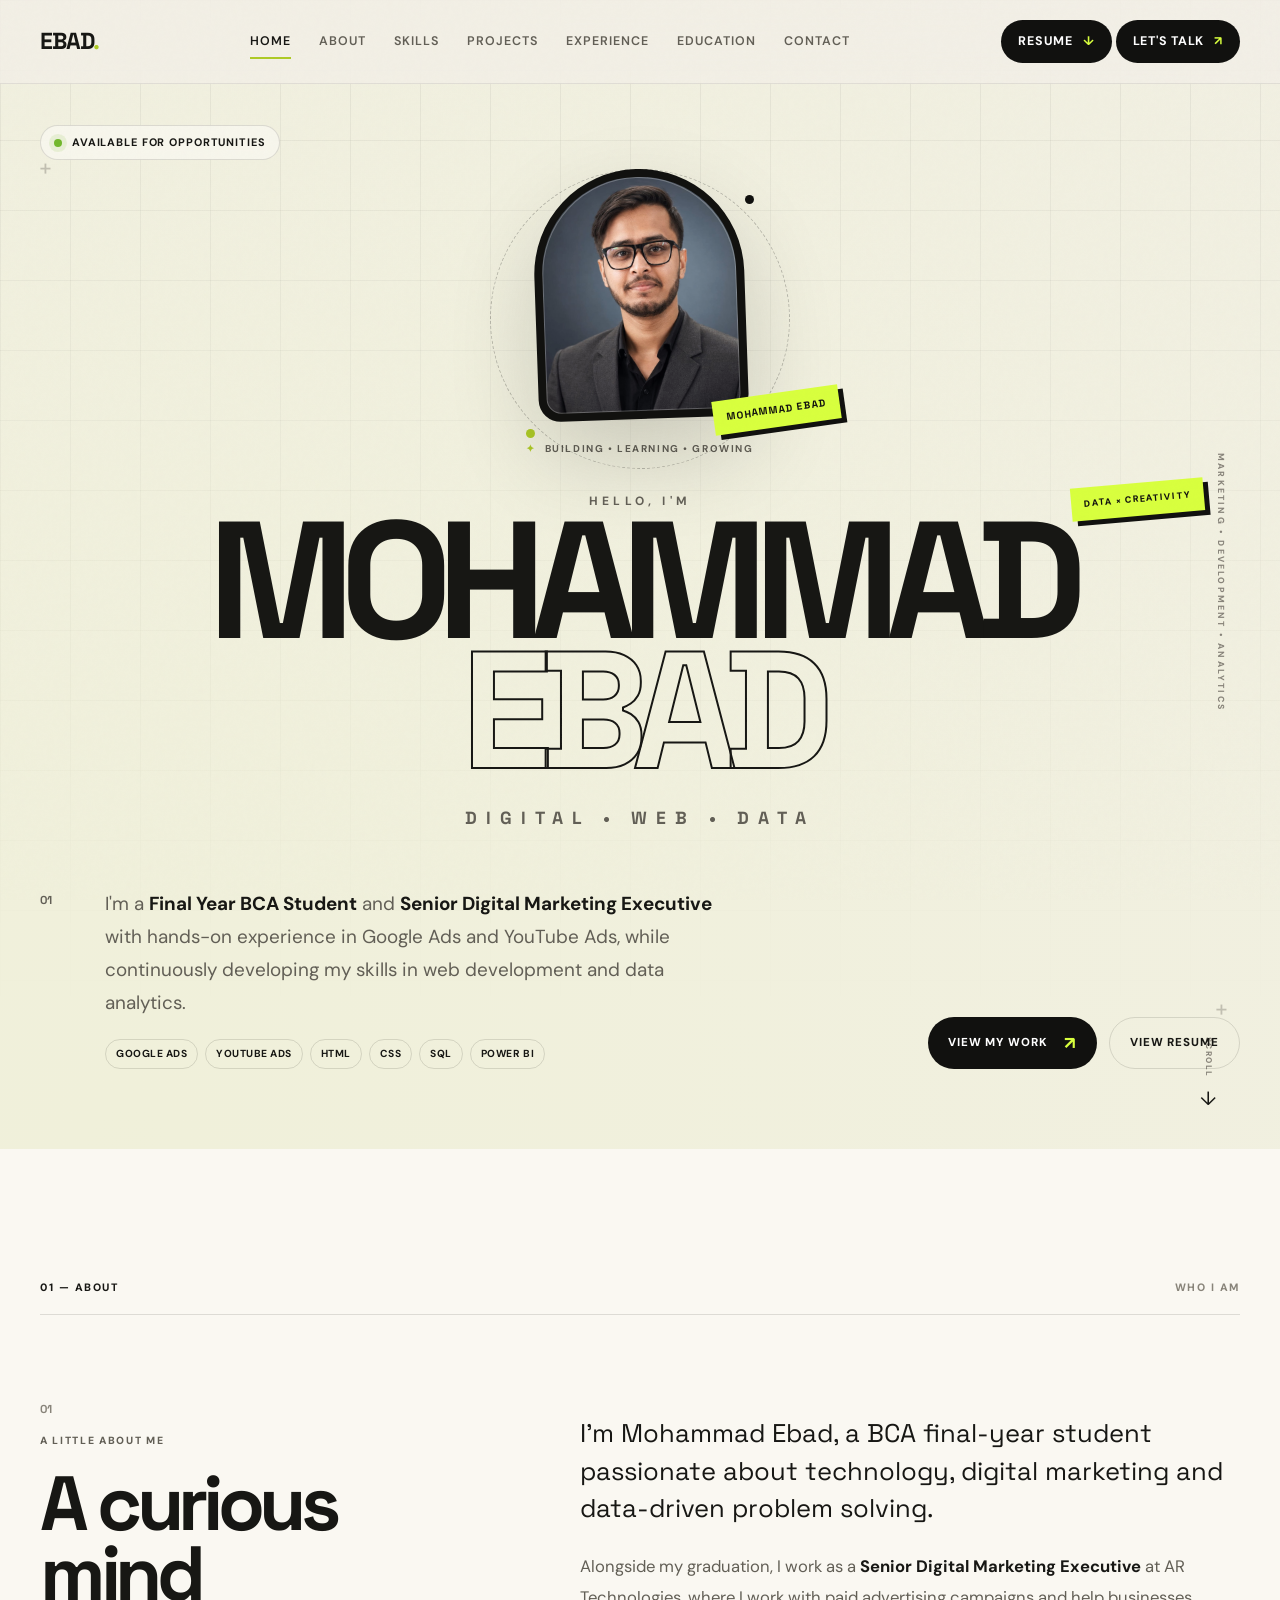
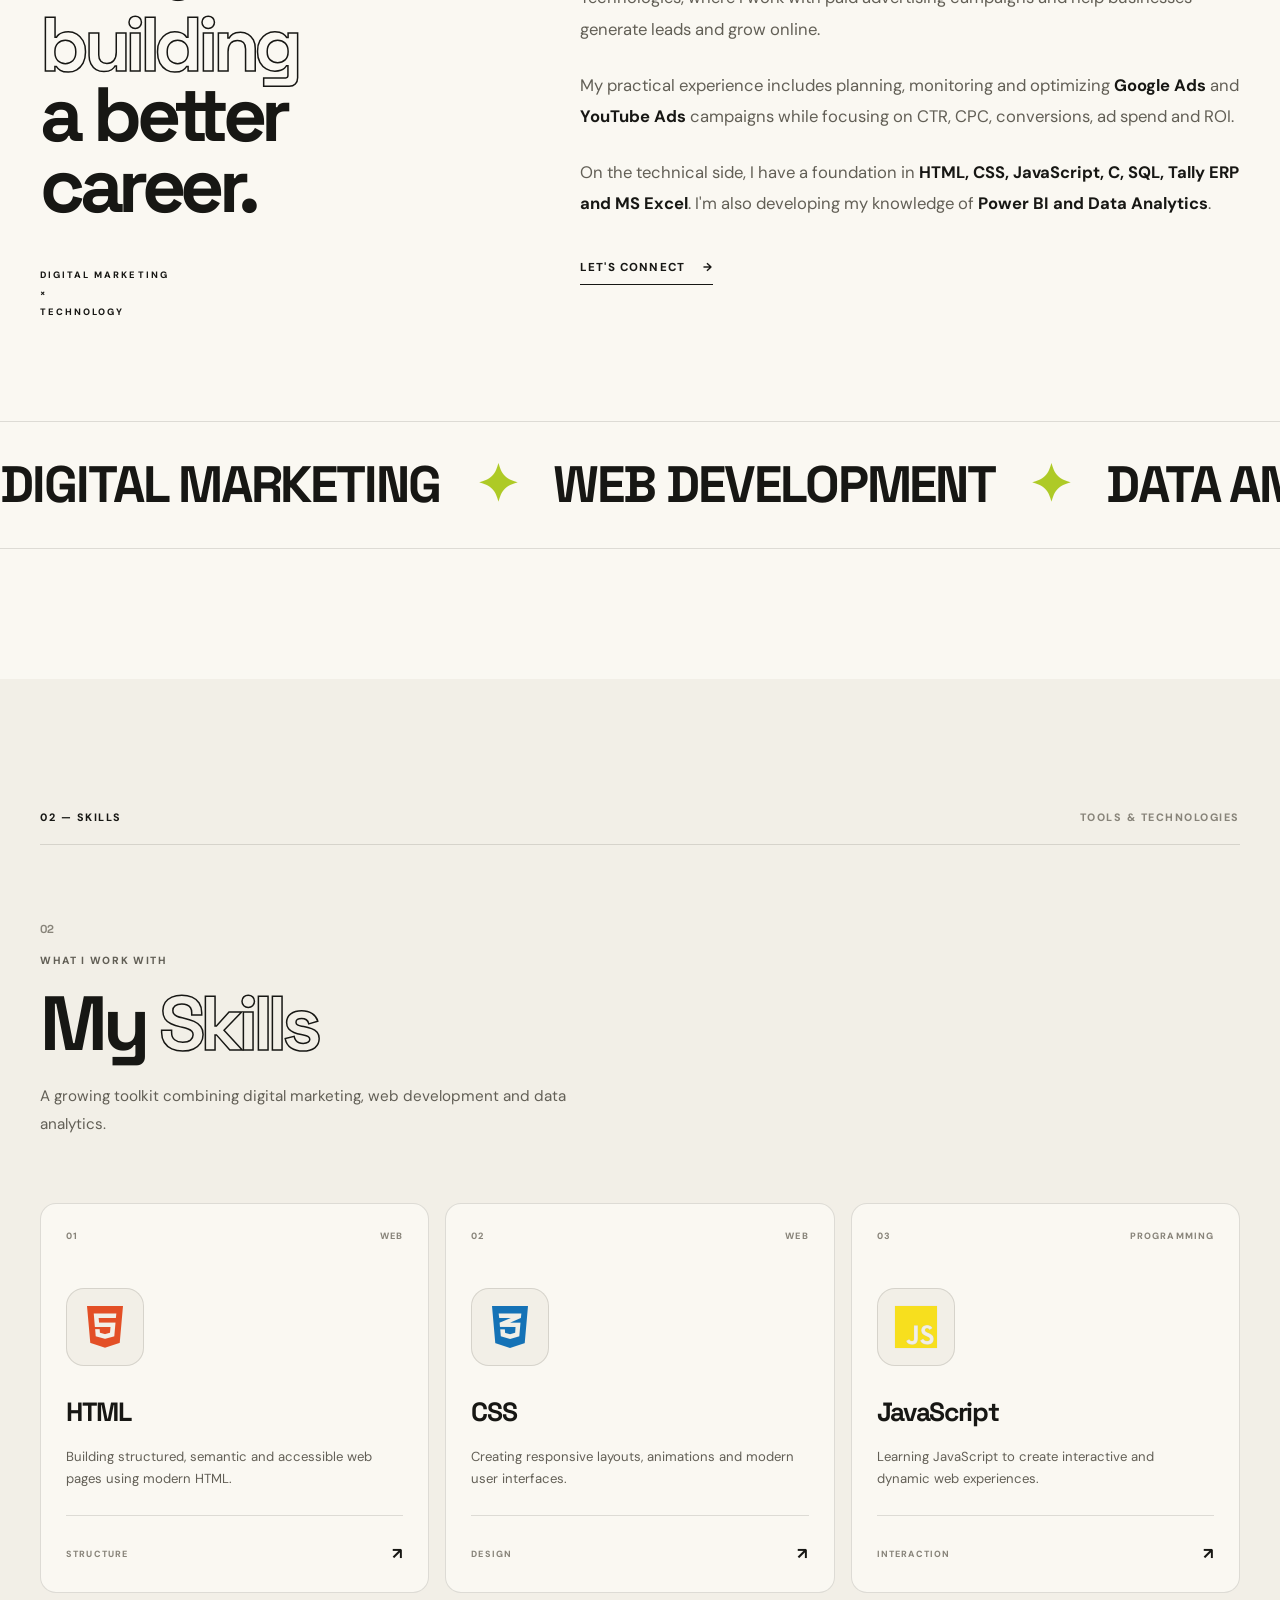
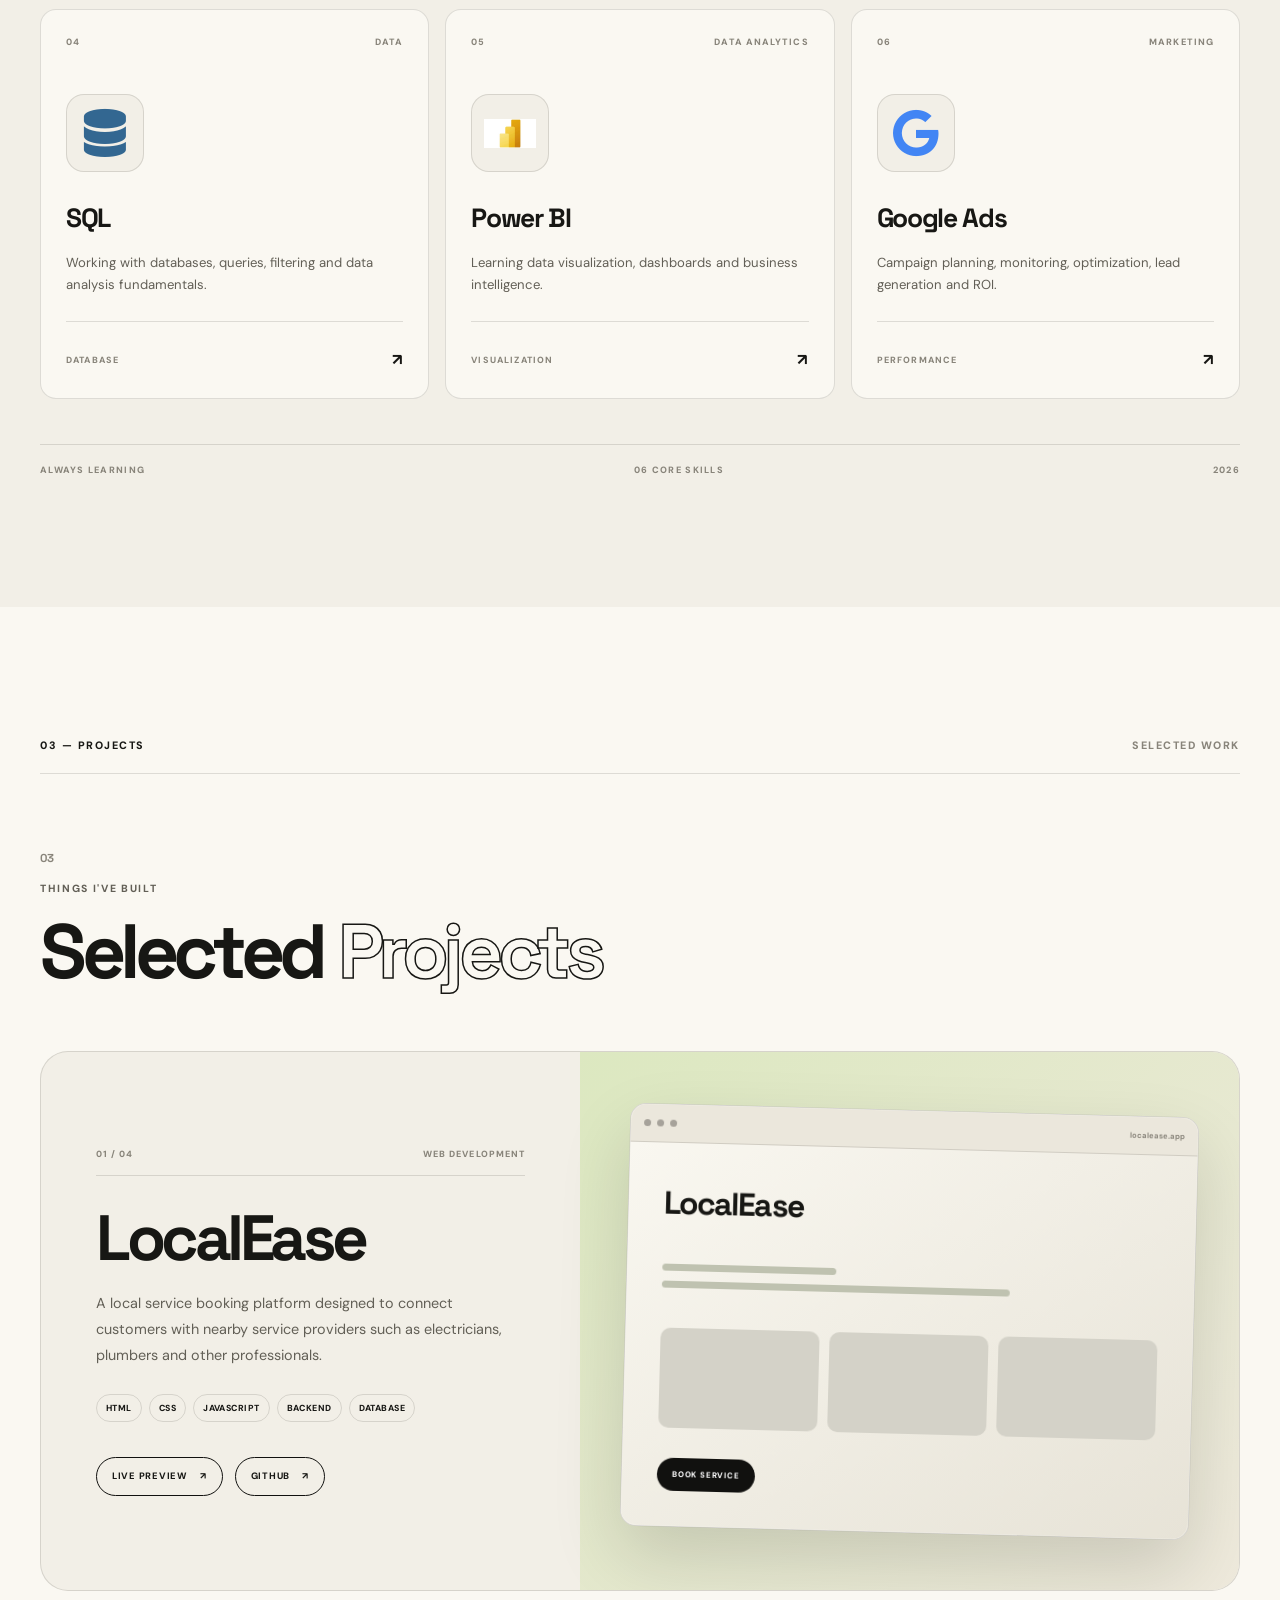
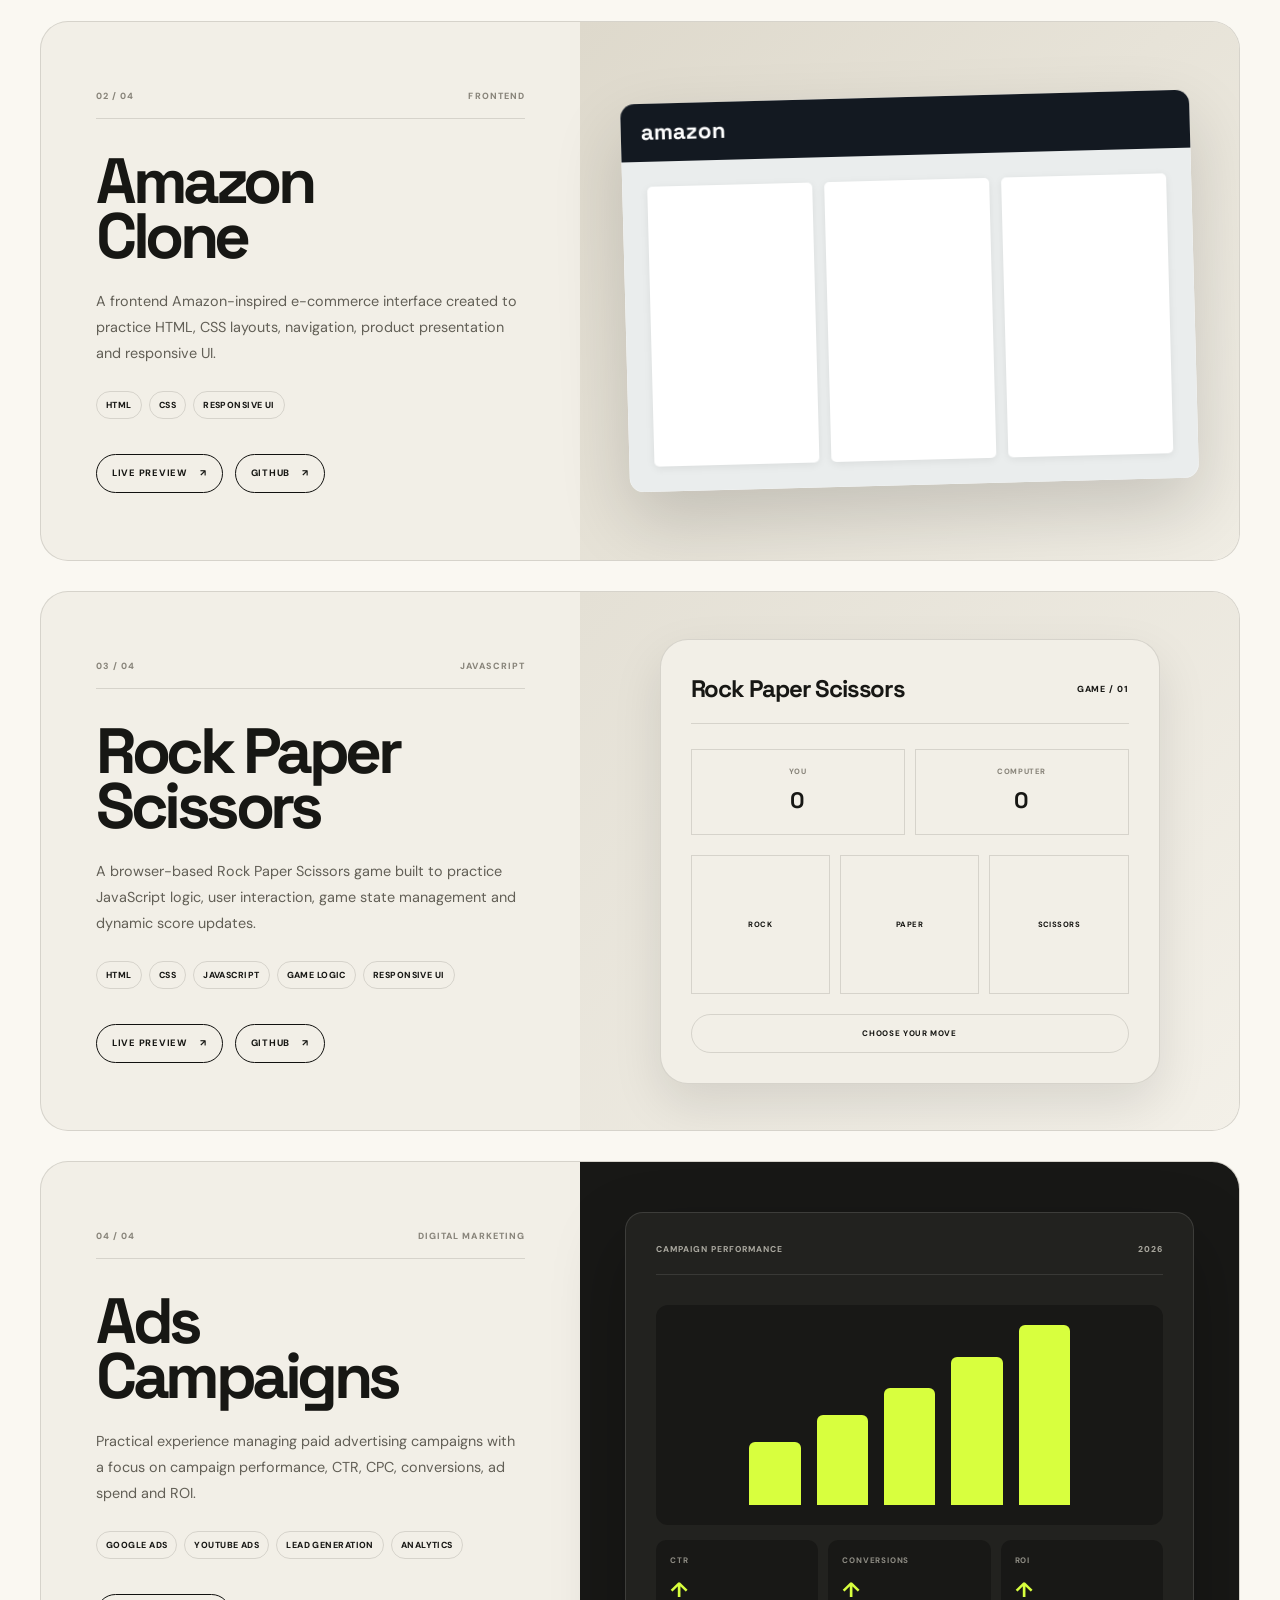
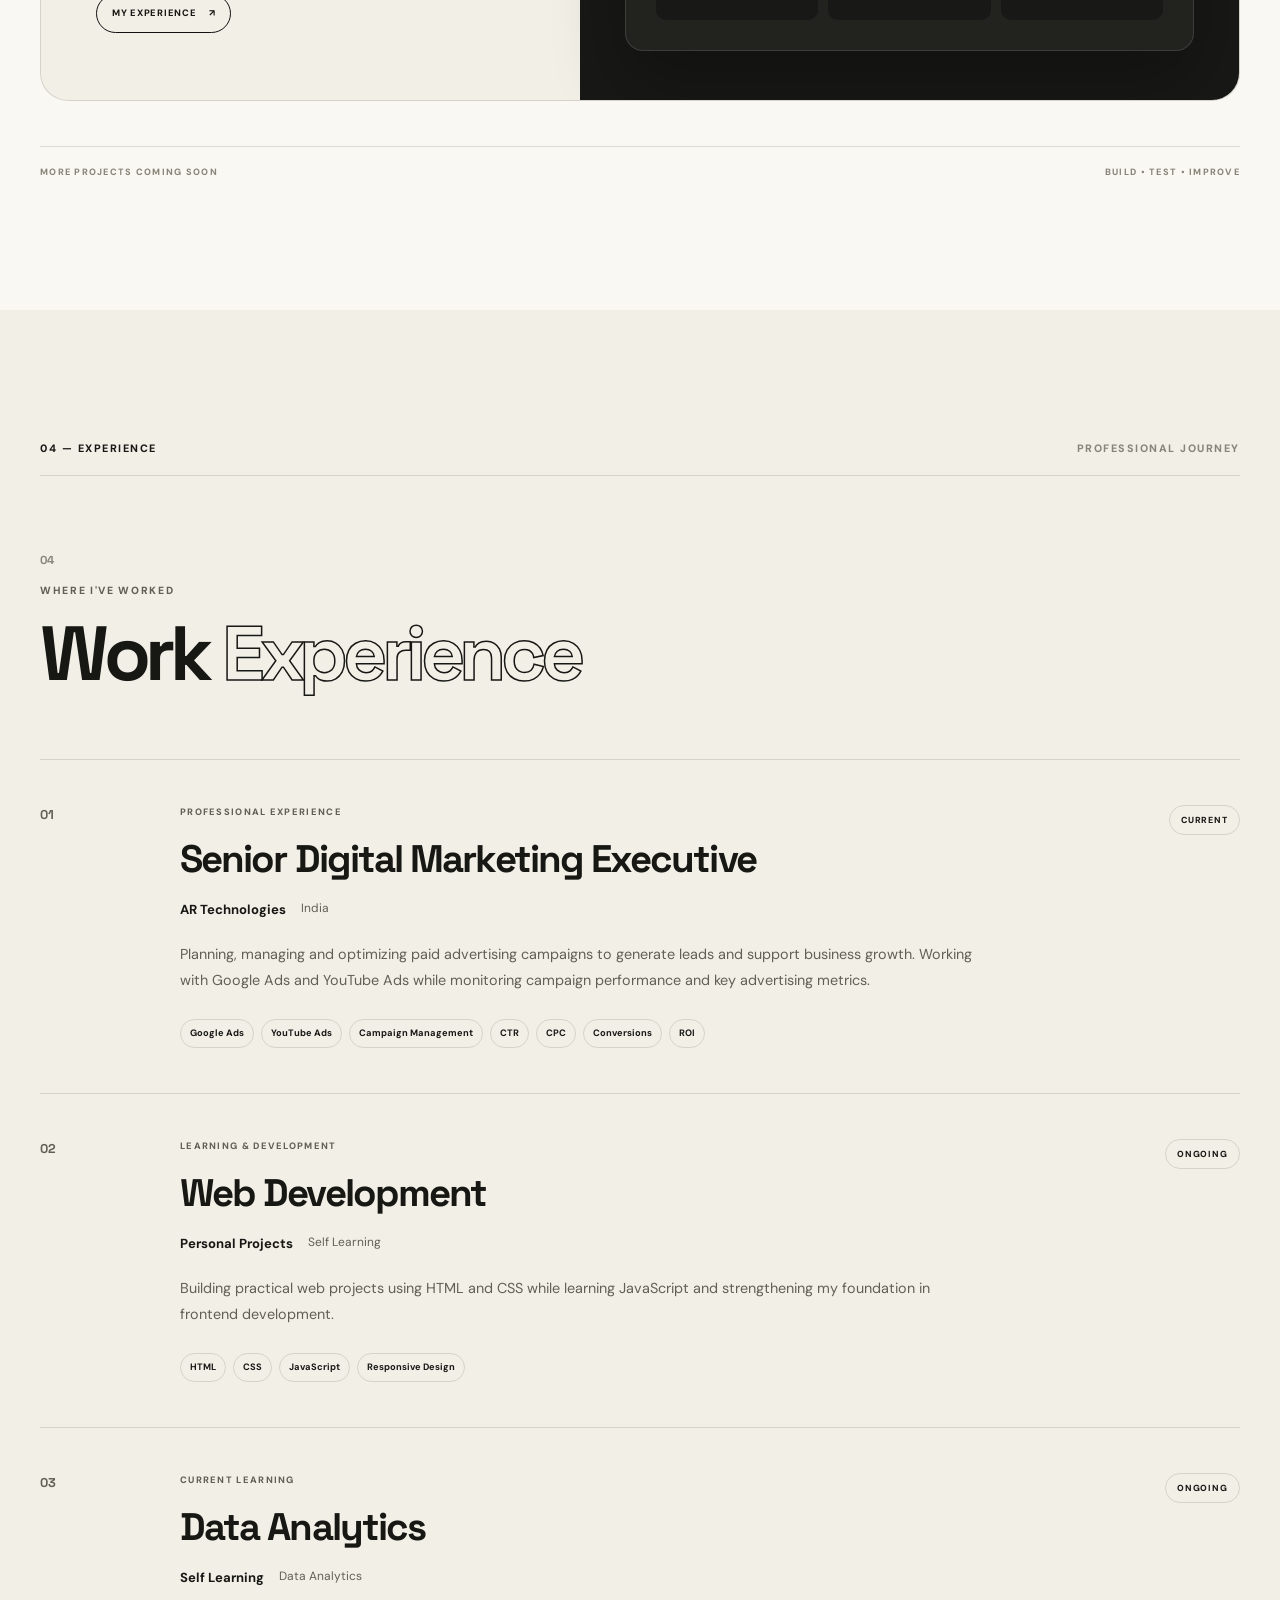
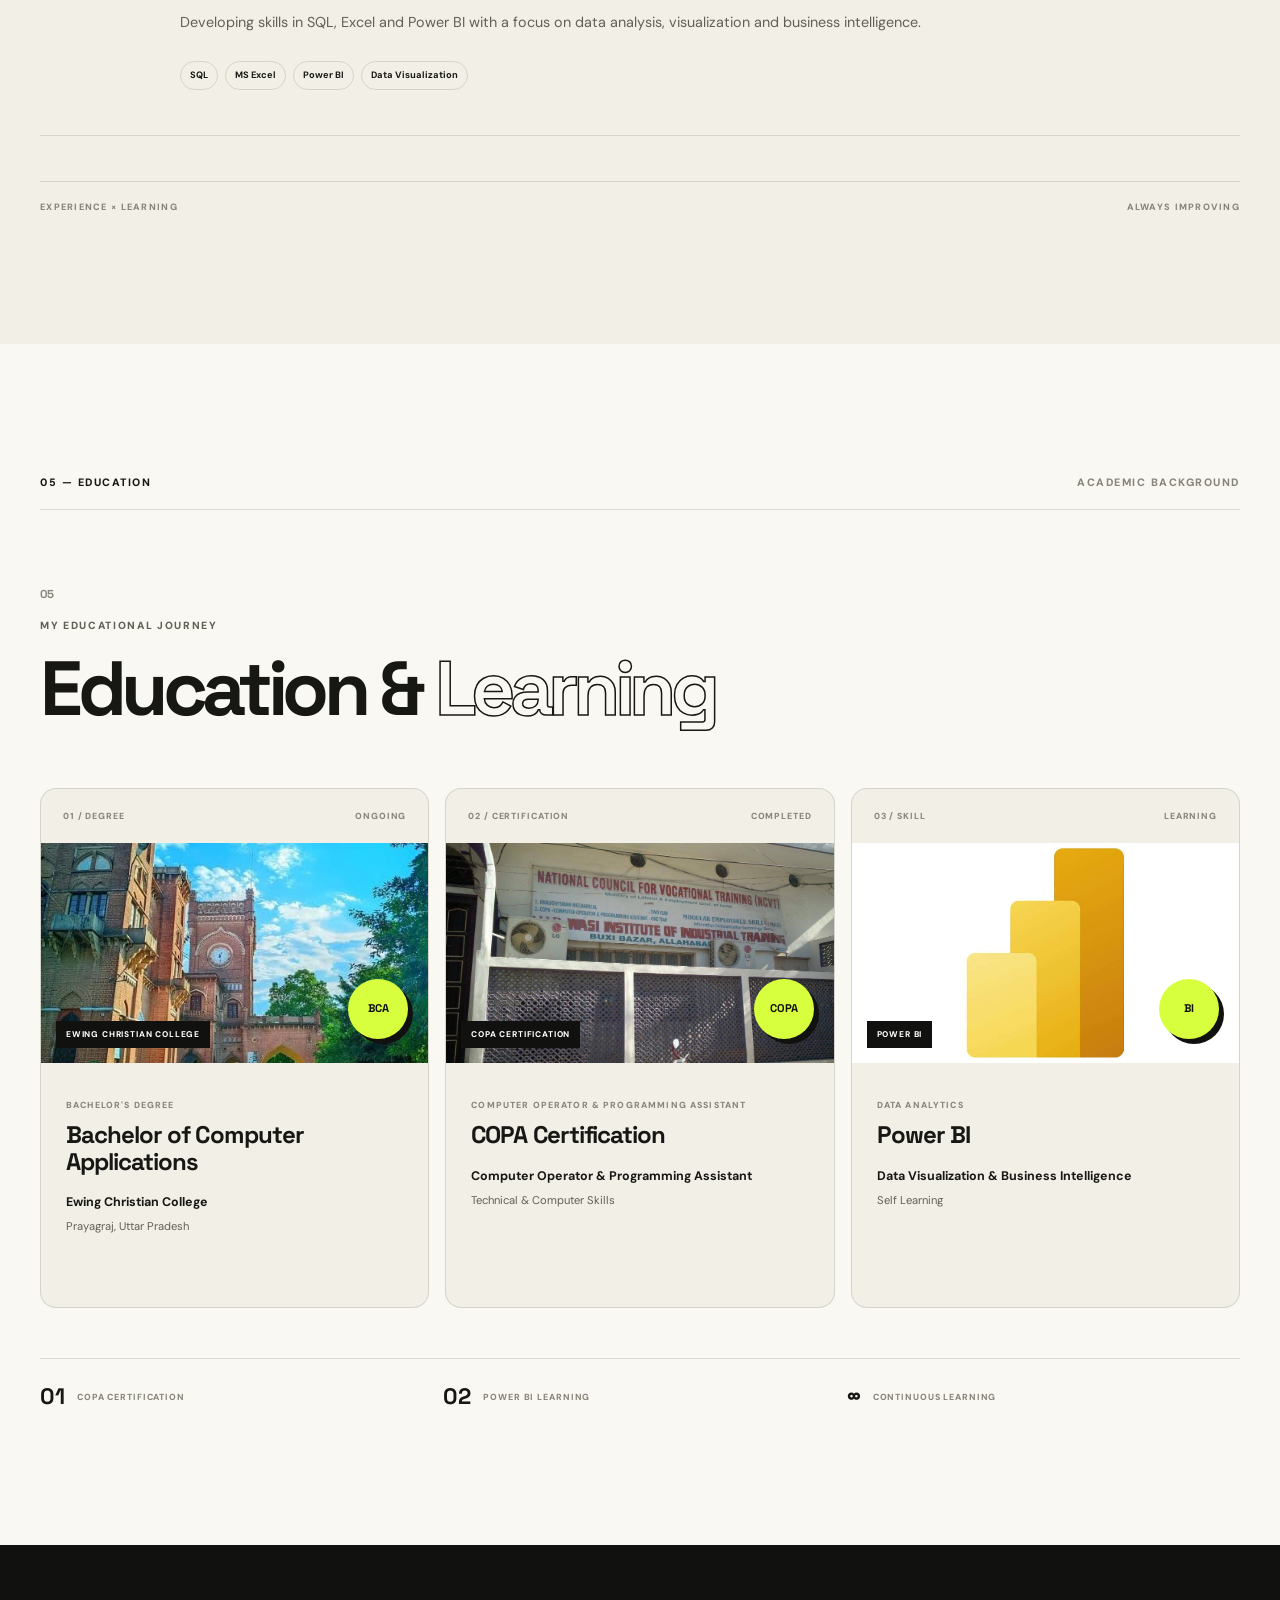
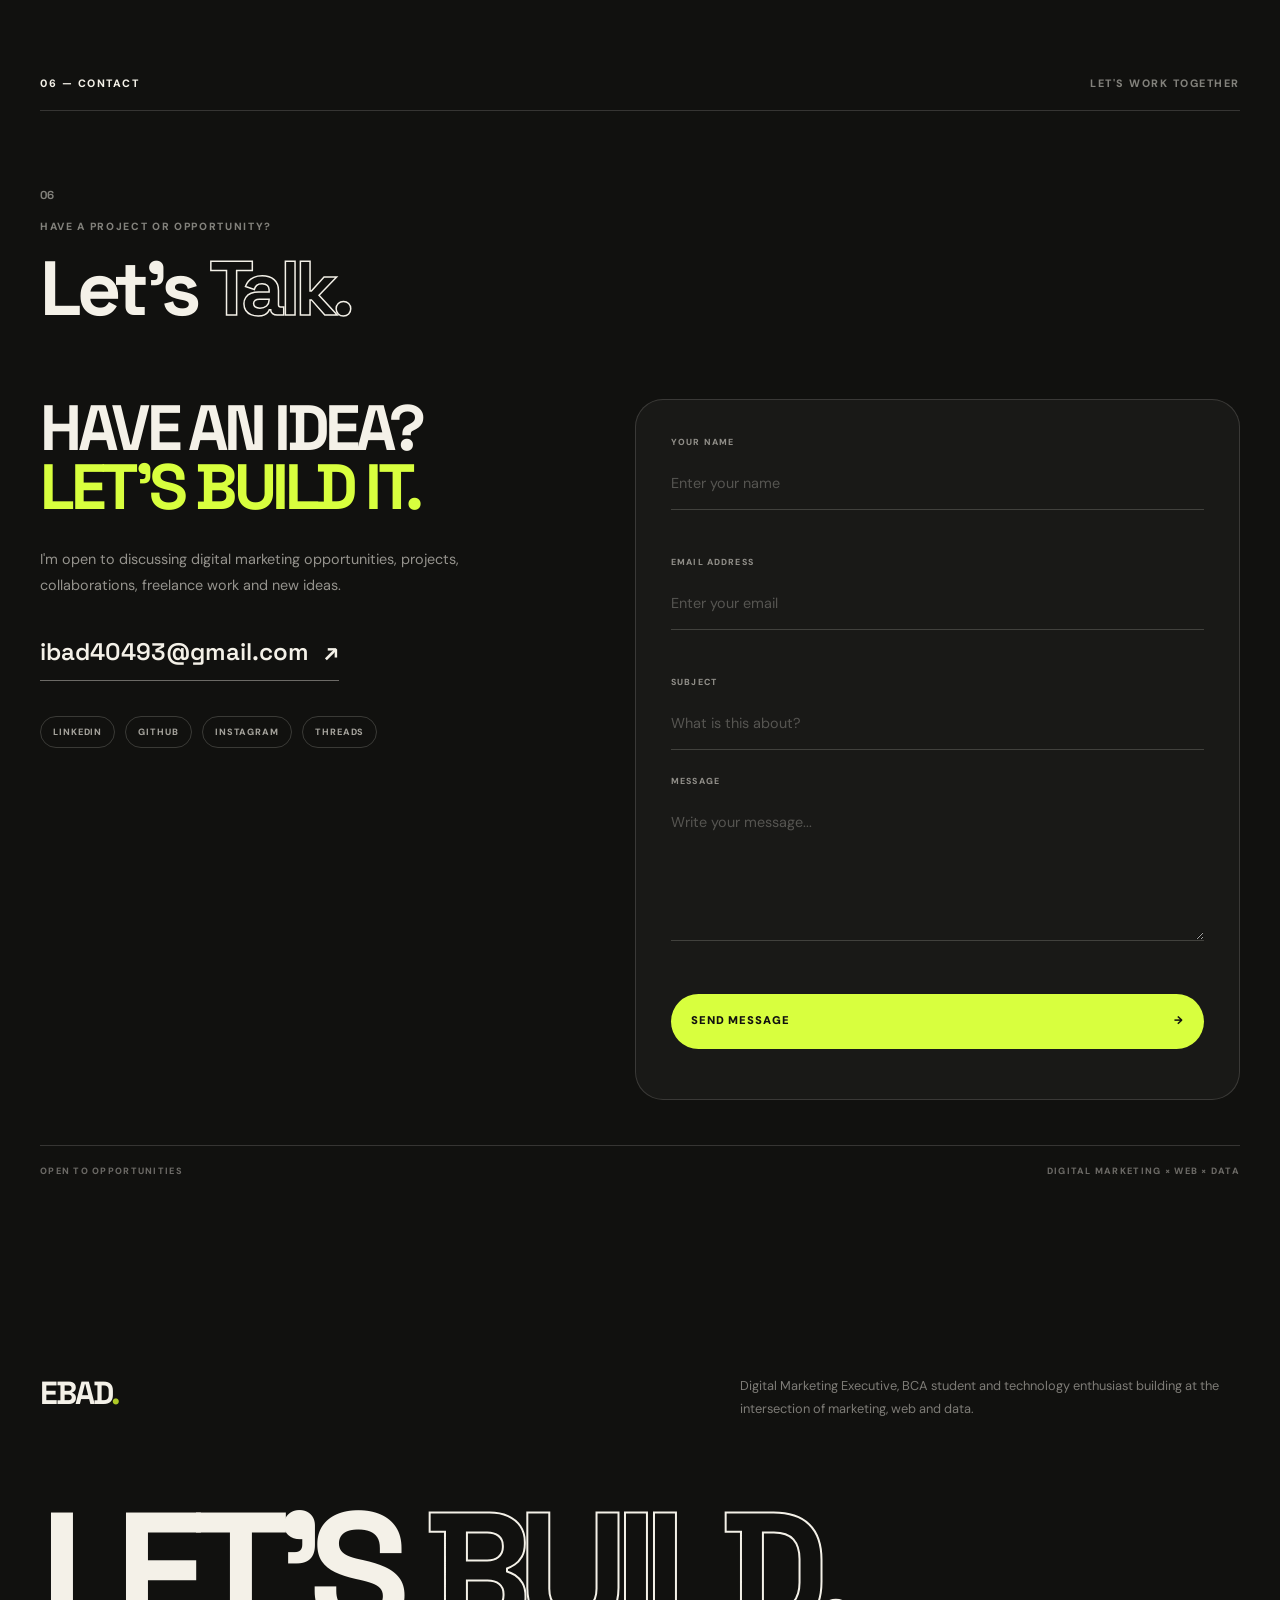
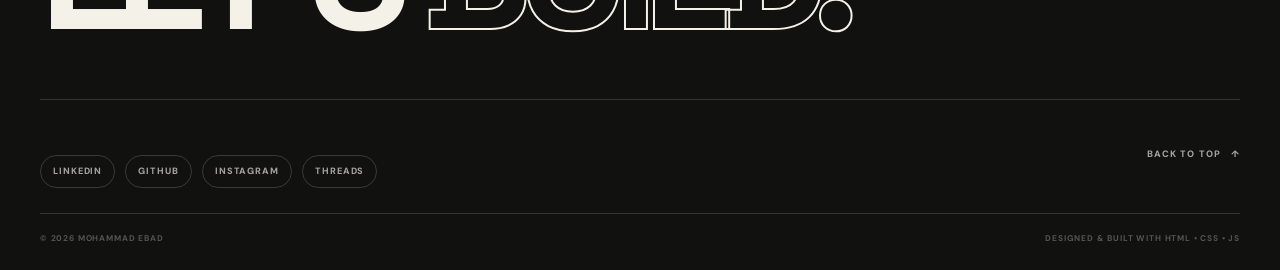
==== commit 05ae72c8: "Finalize portfolio updates" ====
--- a/index.html
+++ b/index.html
@@ -77,143 +77,151 @@
 <!-- ======================================== TITLE ======================================== -->
 
 <title>
-    Mohammad Ebad — Digital Marketing × Web × Data
+    Mohammad Ebad's Portfolio
 </title>
 
 
-    <!-- ====================================== FONTS ==================================================== -->
-
-    <link rel="preconnect"
-          href="https://fonts.googleapis.com">
-
-    <link rel="preconnect"
-          href="https://fonts.gstatic.com"
-          crossorigin>
-
-    <link href="https://fonts.googleapis.com/css2?family=DM+Sans:wght@400;500;600;700&family=Space+Grotesk:wght@400;500;600;700&display=swap"
-          rel="stylesheet">
-
-
-    <!-- ======================================== FONT AWESOME ================================================= -->
-
-    <link rel="stylesheet"
-          href="https://cdnjs.cloudflare.com/ajax/libs/font-awesome/6.5.2/css/all.min.css"
-          crossorigin="anonymous"
-          referrerpolicy="no-referrer">
-
-
-    <!-- =========================================== MAIN CSS ============================================ -->
-
-    <link rel="stylesheet"
-          href="./style.css">
-
-
-    <!-- ======================================== SKILL LOGO COLORS ============================================== -->
-
-    <style>
-
-        .skills .skill-logo {
-            filter: none !important;
-            -webkit-filter: none !important;
-        }
-
-        .skills .skill-logo i {
-            filter: none !important;
-            -webkit-filter: none !important;
-            opacity: 1 !important;
-            -webkit-text-fill-color: currentColor !important;
-        }
-
-        .skills .skill-html .skill-logo i {
-            color: #E34F26 !important;
-        }
-
-        .skills .skill-css .skill-logo i {
-            color: #1572B6 !important;
-        }
-
-        .skills .skill-js .skill-logo i {
-            color: #F7DF1E !important;
-            text-shadow: 0 0 1px rgba(0, 0, 0, 0.18);
-        }
-
-        .skills .skill-sql .skill-logo i {
-            color: #336791 !important;
-        }
-
-        .skills .skill-googleads .skill-logo i {
-            color: #4285F4 !important;
-        }
-
-        .skills .skill-powerbi .skill-logo img {
-            filter: none !important;
-            -webkit-filter: none !important;
-            opacity: 1 !important;
-        }
-
-    </style>
-
-
-    <style>
-        /* =========================================================
-           MOBILE NAV ACTIONS
-           ========================================================= */
-
-        .mobile-nav-actions {
-            display:
-                none;
-        }
-
-        @media (max-width: 800px) {
-
-            .nav-links .mobile-nav-actions {
-                display:
-                    flex;
-
-                flex-direction:
-                    column;
-
-                gap:
-                    8px;
-
-                margin-top:
-                    12px;
-
-                padding-top:
-                    12px;
-
-                border-top:
-                    1px solid var(--line);
-            }
-
-            .nav-links .mobile-nav-actions .nav-button {
-                display:
-                    flex !important;
-
-                width:
-                    100%;
-
-                min-height:
-                    44px;
-
-                align-items:
-                    center;
-
-                justify-content:
-                    space-between;
-
-                padding:
-                    12px 14px;
-
-                border:
-                    1px solid var(--line);
-
-                border-radius:
-                    10px;
-            }
-
-        }
-    </style>
+<!-- ======================================== FAVICON ======================================== -->
+
+<link rel="icon"
+      href="./favicon.svg"
+      type="image/svg+xml">
+
+<!-- ====================================== FONTS ==================================================== -->
+
+<link rel="preconnect"
+      href="https://fonts.googleapis.com">
+
+<link rel="preconnect"
+      href="https://fonts.gstatic.com"
+      crossorigin>
+
+<link href="https://fonts.googleapis.com/css2?family=DM+Sans:wght@400;500;600;700&family=Space+Grotesk:wght@400;500;600;700&display=swap"
+      rel="stylesheet">
+
+
+<!-- ======================================== FONT AWESOME ================================================= -->
+
+<link rel="stylesheet"
+      href="https://cdnjs.cloudflare.com/ajax/libs/font-awesome/6.5.2/css/all.min.css"
+      crossorigin="anonymous"
+      referrerpolicy="no-referrer">
+
+
+<!-- =========================================== MAIN CSS ============================================ -->
+
+<link rel="stylesheet"
+      href="./style.css">
+
+
+<!-- ======================================== SKILL LOGO COLORS ============================================== -->
+
+<style>
+
+    .skills .skill-logo {
+        filter: none !important;
+        -webkit-filter: none !important;
+    }
+
+    .skills .skill-logo i {
+        filter: none !important;
+        -webkit-filter: none !important;
+        opacity: 1 !important;
+        -webkit-text-fill-color: currentColor !important;
+    }
+
+    .skills .skill-html .skill-logo i {
+        color: #E34F26 !important;
+    }
+
+    .skills .skill-css .skill-logo i {
+        color: #1572B6 !important;
+    }
+
+    .skills .skill-js .skill-logo i {
+        color: #F7DF1E !important;
+        text-shadow: 0 0 1px rgba(0, 0, 0, 0.18);
+    }
+
+    .skills .skill-sql .skill-logo i {
+        color: #336791 !important;
+    }
+
+    .skills .skill-googleads .skill-logo i {
+        color: #4285F4 !important;
+    }
+
+    .skills .skill-powerbi .skill-logo img {
+        filter: none !important;
+        -webkit-filter: none !important;
+        opacity: 1 !important;
+    }
+
+</style>
+
+
+<style>
+
+/* =========================================================
+   MOBILE NAV ACTIONS
+   ========================================================= */
+
+.mobile-nav-actions {
+    display:
+        none;
+}
+
+@media (max-width: 800px) {
+
+    .nav-links .mobile-nav-actions {
+        display:
+            flex;
+
+        flex-direction:
+            column;
+
+        gap:
+            8px;
+
+        margin-top:
+            12px;
+
+        padding-top:
+            12px;
+
+        border-top:
+            1px solid var(--line);
+    }
+
+    .nav-links .mobile-nav-actions .nav-button {
+        display:
+            flex !important;
+
+        width:
+            100%;
+
+        min-height:
+            44px;
+
+        align-items:
+            center;
+
+        justify-content:
+            space-between;
+
+        padding:
+            12px 14px;
+
+        border:
+            1px solid var(--line);
+
+        border-radius:
+            10px;
+    }
+
+}
+
+</style>
 
 </head>
 
@@ -332,7 +340,6 @@
             </a>
 
         </div>
-
 
     </nav>
 
@@ -1126,7 +1133,7 @@
             <div class="project-meta">
 
                 <span>
-                    01 / 03
+                    01 / 04
                 </span>
 
                 <span>
@@ -1259,7 +1266,7 @@
             <div class="project-meta">
 
                 <span>
-                    02 / 03
+                    02 / 04
                 </span>
 
                 <span>
@@ -1361,7 +1368,7 @@
     </article>
 
 
-    <!-- ==================================== PROJECT 03 — ADS CAMPAIGNS ========================================= -->
+    <!-- ==================================== PROJECT 03 — ROCK PAPER SCISSORS ========================================= -->
 
     <article class="project-card">
 
@@ -1370,7 +1377,183 @@
             <div class="project-meta">
 
                 <span>
-                    03 / 03
+                    03 / 04
+                </span>
+
+                <span>
+                    JAVASCRIPT
+                </span>
+
+            </div>
+
+
+            <h3>
+                Rock Paper
+                <br>
+                Scissors
+            </h3>
+
+
+            <p class="project-description">
+
+                A browser-based Rock Paper Scissors game
+                built to practice JavaScript logic, user
+                interaction, game state management and
+                dynamic score updates.
+
+            </p>
+
+
+            <div class="project-tech">
+
+                <span>HTML</span>
+                <span>CSS</span>
+                <span>JavaScript</span>
+                <span>Game Logic</span>
+                <span>Responsive UI</span>
+
+            </div>
+
+
+            <div class="project-links">
+
+                <a href="https://mohammad-ebad786.github.io/rock-paper-scissors/"
+                   class="project-link"
+                   target="_blank"
+                   rel="noopener noreferrer">
+
+                    <span>
+                        Live Preview
+                    </span>
+
+                    <span aria-hidden="true">
+                        ↗
+                    </span>
+
+                </a>
+
+
+                <a href="https://github.com/mohammad-ebad786/rock-paper-scissors"
+                   class="project-link project-github"
+                   target="_blank"
+                   rel="noopener noreferrer">
+
+                    <span>
+                        GitHub
+                    </span>
+
+                    <span aria-hidden="true">
+                        ↗
+                    </span>
+
+                </a>
+
+            </div>
+
+        </div>
+
+
+        <div class="project-visual rps-visual">
+
+            <div class="rps-game">
+
+                <div class="rps-header">
+
+                    <span class="rps-title">
+                        Rock Paper Scissors
+                    </span>
+
+                    <span>
+                        GAME / 01
+                    </span>
+
+                </div>
+
+
+                <div class="rps-score">
+
+                    <div>
+
+                        <small>
+                            YOU
+                        </small>
+
+                        <strong>
+                            0
+                        </strong>
+
+                    </div>
+
+
+                    <div>
+
+                        <small>
+                            COMPUTER
+                        </small>
+
+                        <strong>
+                            0
+                        </strong>
+
+                    </div>
+
+                </div>
+
+
+                <div class="rps-choices">
+
+                    <div class="rps-choice">
+
+                        <span>
+                            ROCK
+                        </span>
+
+                    </div>
+
+
+                    <div class="rps-choice">
+
+                        <span>
+                            PAPER
+                        </span>
+
+                    </div>
+
+
+                    <div class="rps-choice">
+
+                        <span>
+                            SCISSORS
+                        </span>
+
+                    </div>
+
+                </div>
+
+
+                <div class="rps-status">
+
+                    CHOOSE YOUR MOVE
+
+                </div>
+
+            </div>
+
+        </div>
+
+    </article>
+
+
+    <!-- ==================================== PROJECT 04 — ADS CAMPAIGNS ========================================= -->
+
+    <article class="project-card">
+
+        <div class="project-info">
+
+            <div class="project-meta">
+
+                <span>
+                    04 / 04
                 </span>
 
                 <span>
@@ -2069,7 +2252,6 @@
 
 <!-- ====================================== CONTACT FORM =========================================== -->
 
-
 <section class="contact section"
          id="contact"
          aria-labelledby="contact-title">
@@ -2354,8 +2536,6 @@
 </section>
 
 </main>
-```
-
 
 
 <!-- =================================== FOOTER ============================================= -->
@@ -2477,4 +2657,4 @@
 
 </body>
 
-</html>
+</html>
--- a/style.css
+++ b/style.css
@@ -1968,6 +1968,202 @@
 .ads-visual {
     background:
         #181816;
+}
+
+
+.rps-visual {
+    background:
+        linear-gradient(
+            135deg,
+            #e4e0d5,
+            #f3f0e8
+        );
+}
+
+.rps-game {
+    width: 100%;
+    max-width: 500px;
+
+    padding:
+        30px;
+
+    border:
+        1px solid var(--line);
+
+    border-radius:
+        var(--radius-lg);
+
+    background:
+        var(--bg);
+
+    box-shadow:
+        var(--shadow-md);
+}
+
+.rps-header {
+    display: flex;
+
+    align-items: center;
+    justify-content: space-between;
+
+    padding-bottom:
+        15px;
+
+    border-bottom:
+        1px solid var(--line);
+
+    font-size:
+        0.55rem;
+
+    font-weight:
+        800;
+
+    letter-spacing:
+        0.1em;
+}
+
+.rps-title {
+    font-family:
+        "Space Grotesk",
+        sans-serif;
+
+    font-size:
+        1.5rem;
+
+    letter-spacing:
+        -0.05em;
+}
+
+.rps-score {
+    display: grid;
+
+    grid-template-columns:
+        1fr 1fr;
+
+    gap:
+        10px;
+
+    margin-top:
+        25px;
+}
+
+.rps-score div {
+    padding:
+        15px;
+
+    border:
+        1px solid var(--line);
+
+    border-radius:
+        var(--radius);
+
+    text-align:
+        center;
+}
+
+.rps-score small {
+    display: block;
+
+    font-size:
+        0.48rem;
+
+    font-weight:
+        800;
+
+    letter-spacing:
+        0.08em;
+
+    color:
+        var(--text-muted);
+}
+
+.rps-score strong {
+    display: block;
+
+    margin-top:
+        5px;
+
+    font-family:
+        "Space Grotesk",
+        sans-serif;
+
+    font-size:
+        1.4rem;
+}
+
+.rps-choices {
+    display: grid;
+
+    grid-template-columns:
+        repeat(3, 1fr);
+
+    gap:
+        10px;
+
+    margin-top:
+        20px;
+}
+
+.rps-choice {
+    aspect-ratio:
+        1;
+
+    display: flex;
+
+    align-items: center;
+    justify-content: center;
+
+    border:
+        1px solid var(--line);
+
+    border-radius:
+        var(--radius);
+
+    font-size:
+        1.5rem;
+}
+
+.rps-choice span {
+    font-size:
+        0.48rem;
+
+    font-weight:
+        800;
+
+    letter-spacing:
+        0.06em;
+
+    text-transform:
+        uppercase;
+}
+
+.rps-status {
+    margin-top:
+        20px;
+
+    padding:
+        12px;
+
+    border:
+        1px solid var(--line);
+
+    border-radius:
+        999px;
+
+    text-align:
+        center;
+
+    font-size:
+        0.5rem;
+
+    font-weight:
+        800;
+
+    letter-spacing:
+        0.08em;
+
+    text-transform:
+        uppercase;
 }
 
 
@@ -4533,6 +4729,21 @@
         min-height:
             320px;
 
+            .rps-game {
+    padding:
+        20px;
+}
+
+.rps-title {
+    font-size:
+        1.2rem;
+}
+
+.rps-choices {
+    gap:
+        6px;
+}
+
         padding:
             18px;
     }
